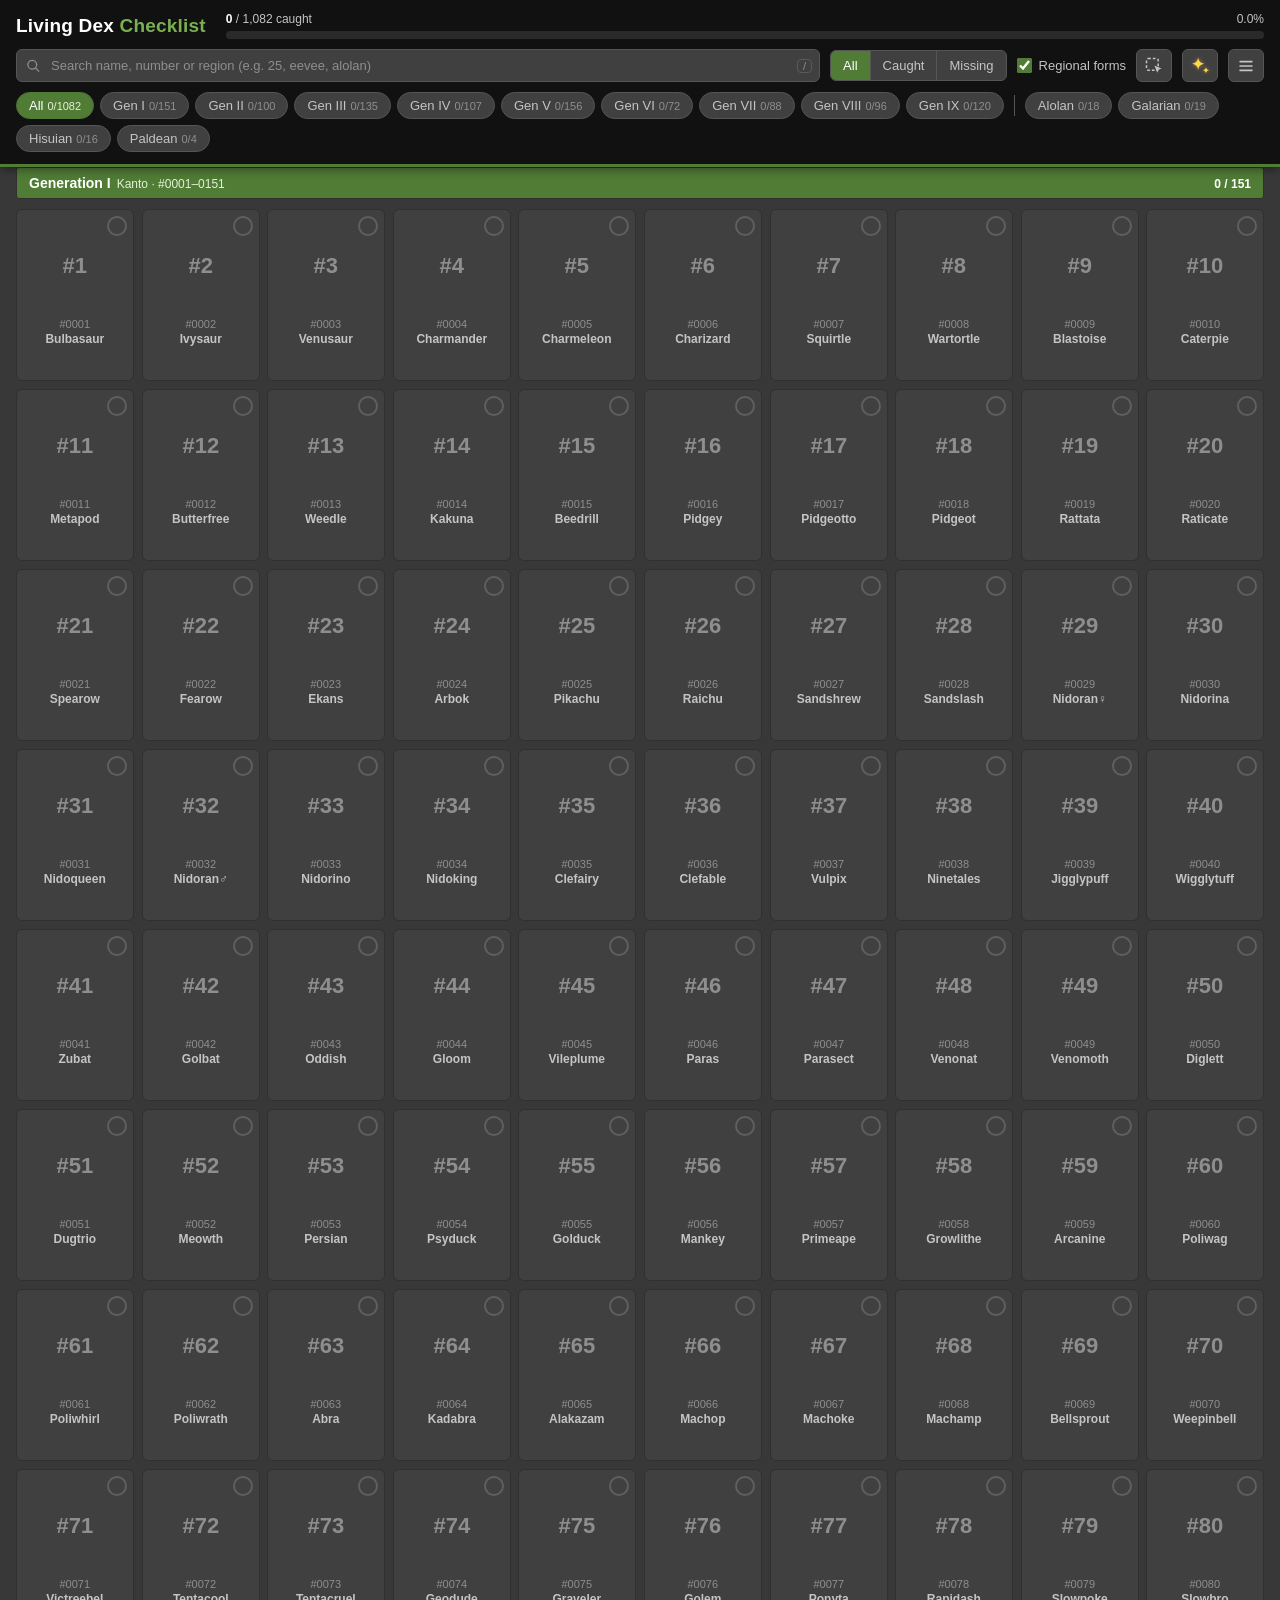
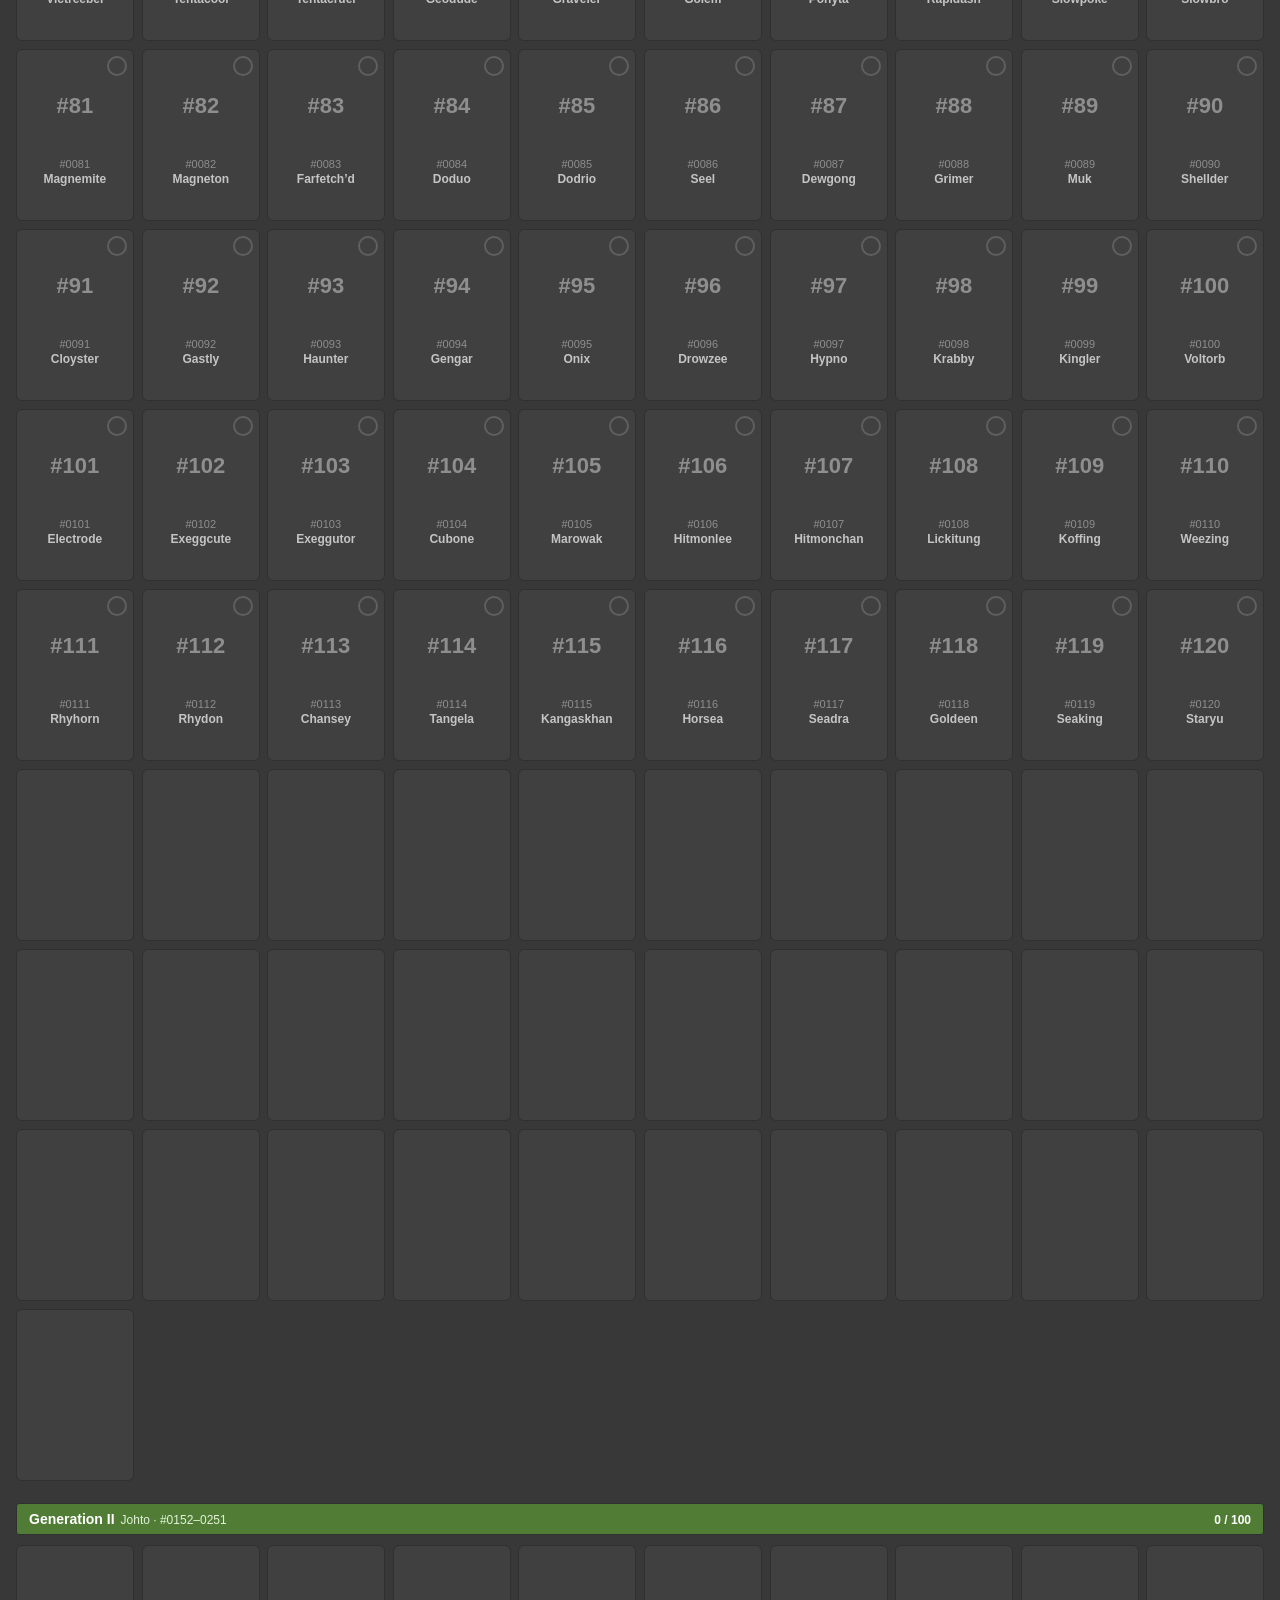
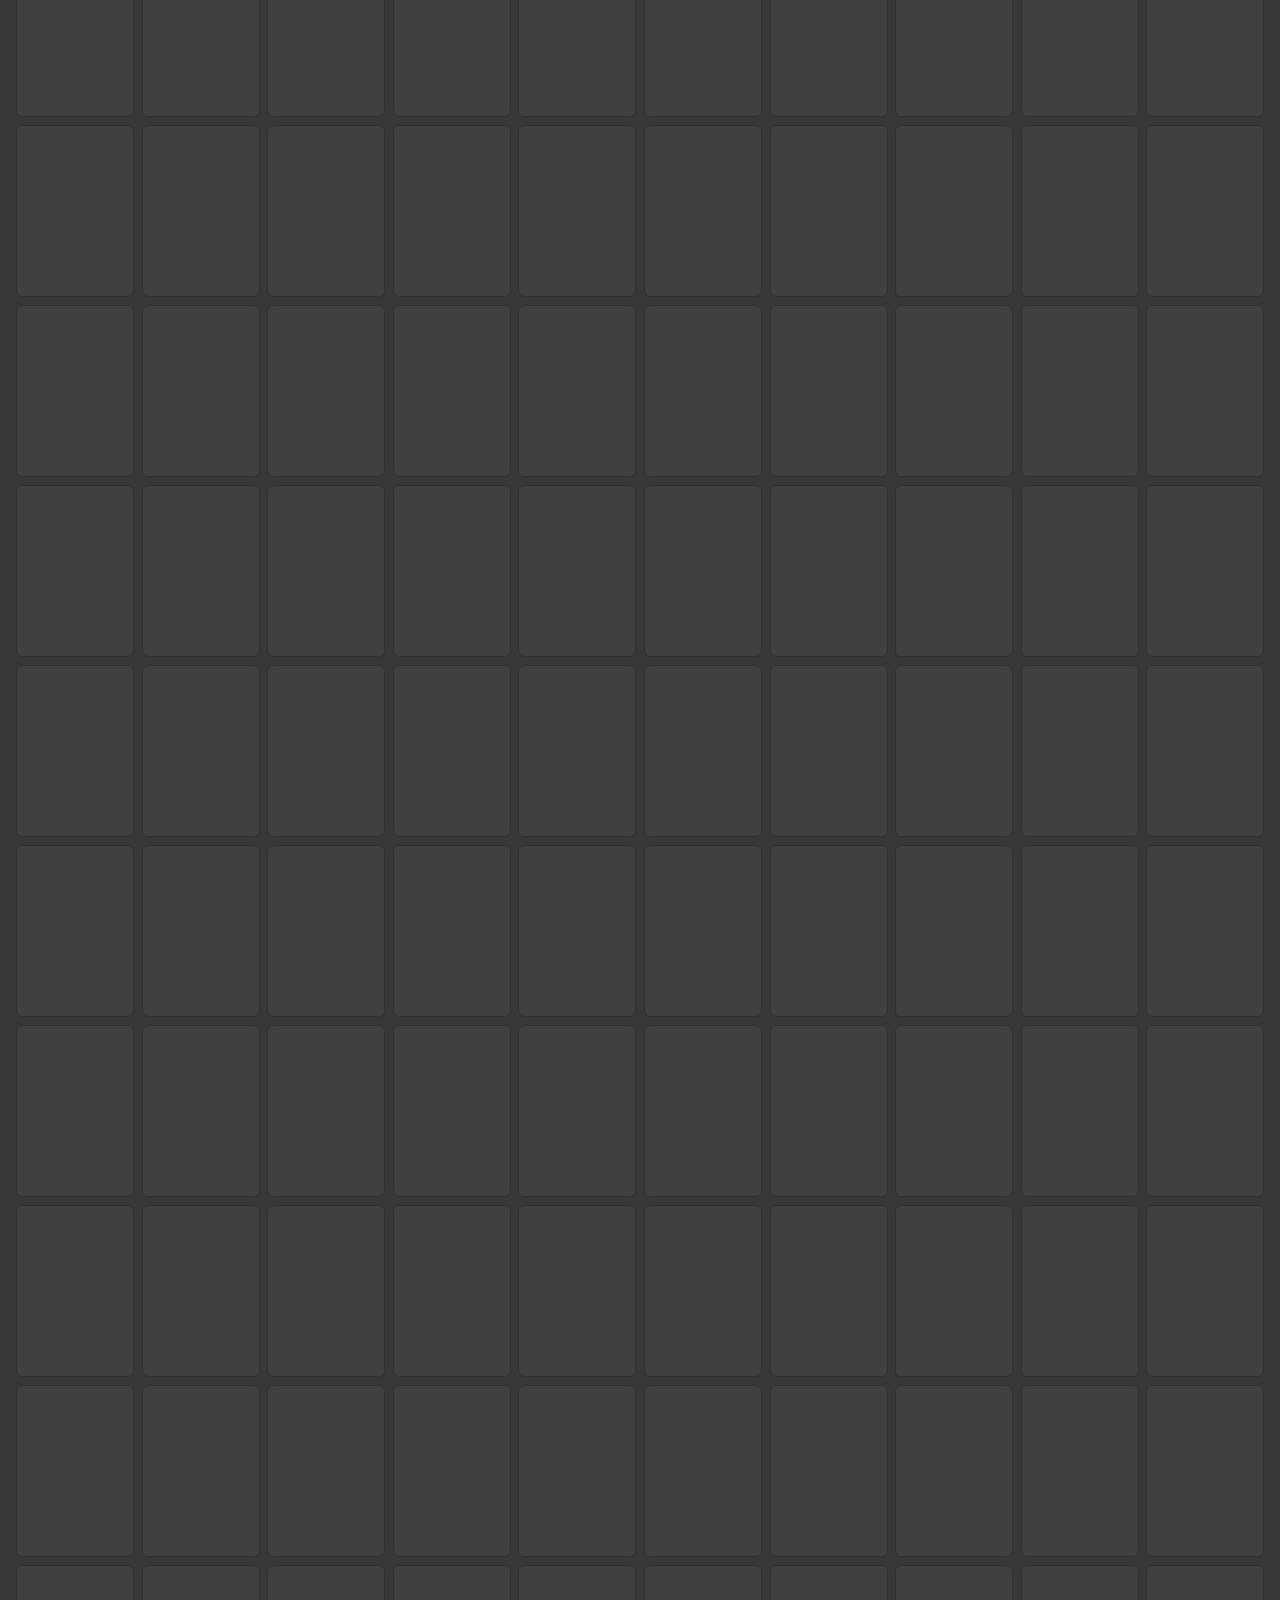
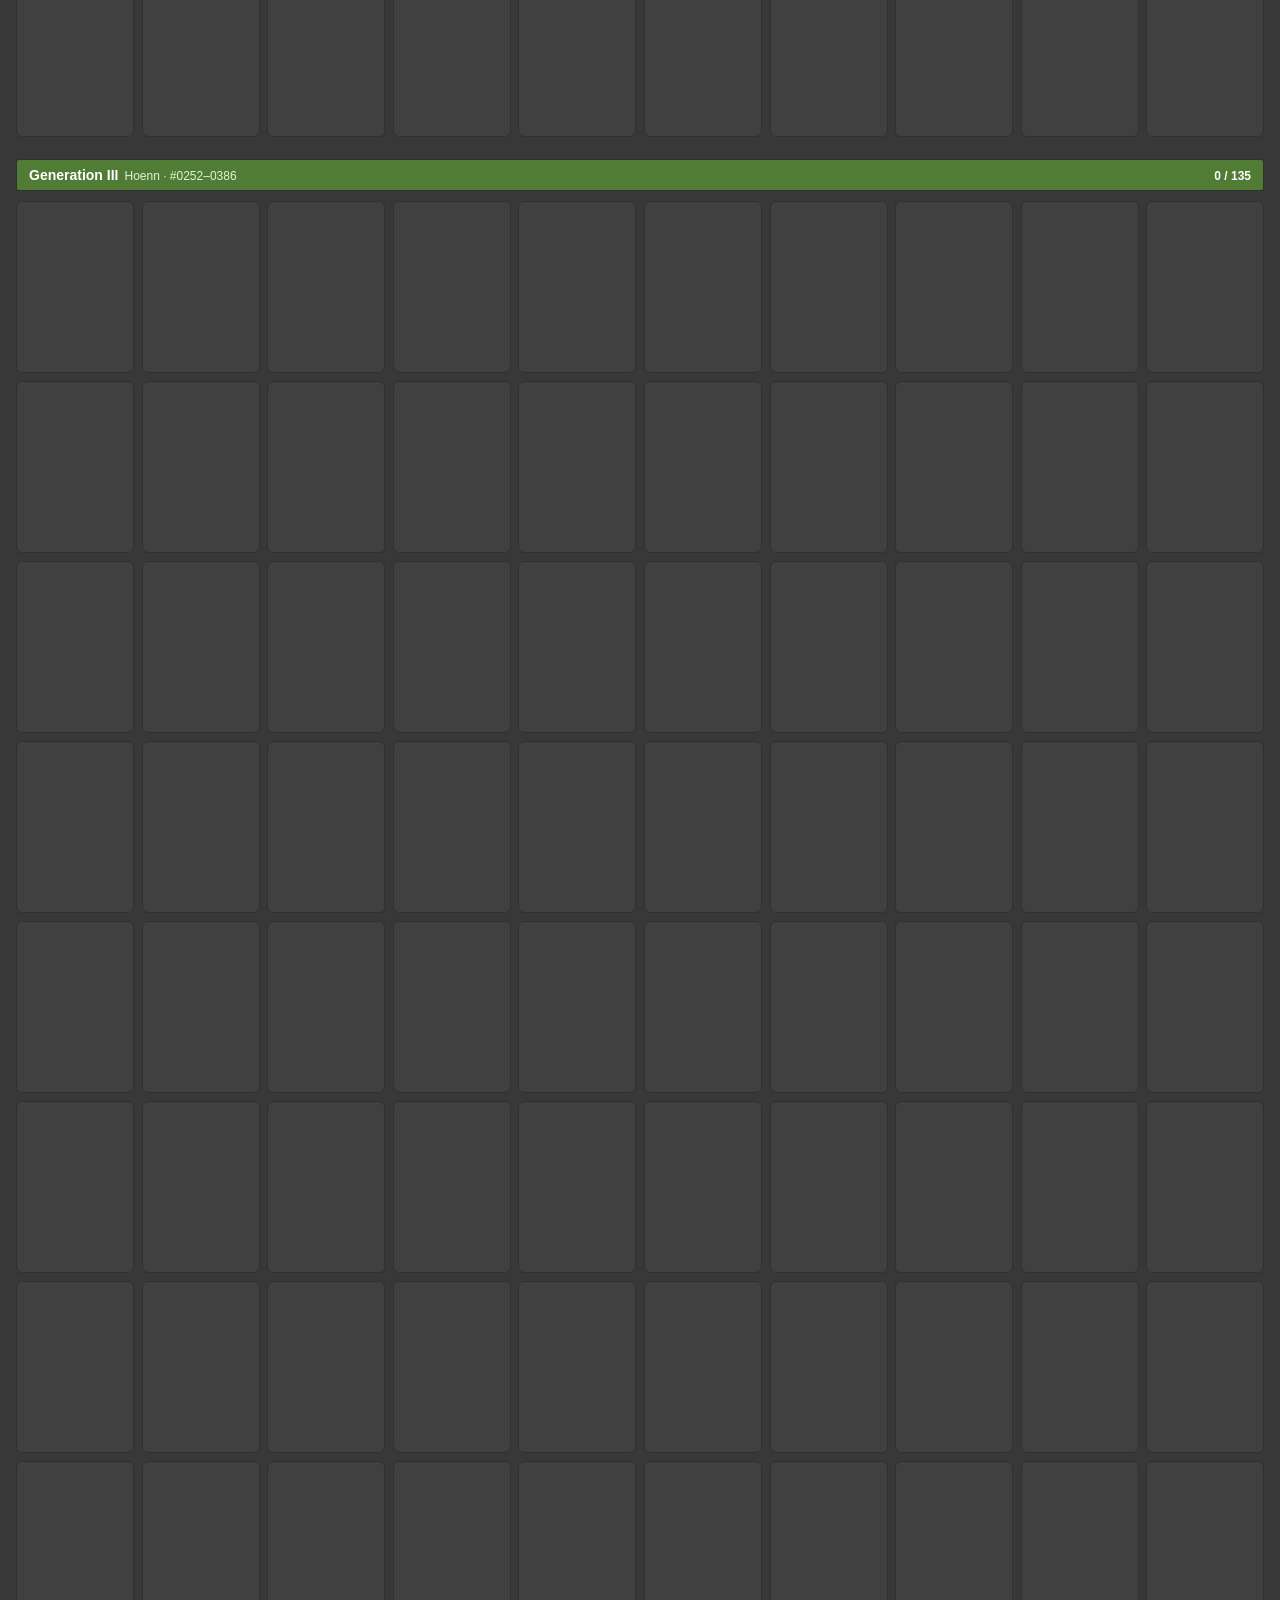
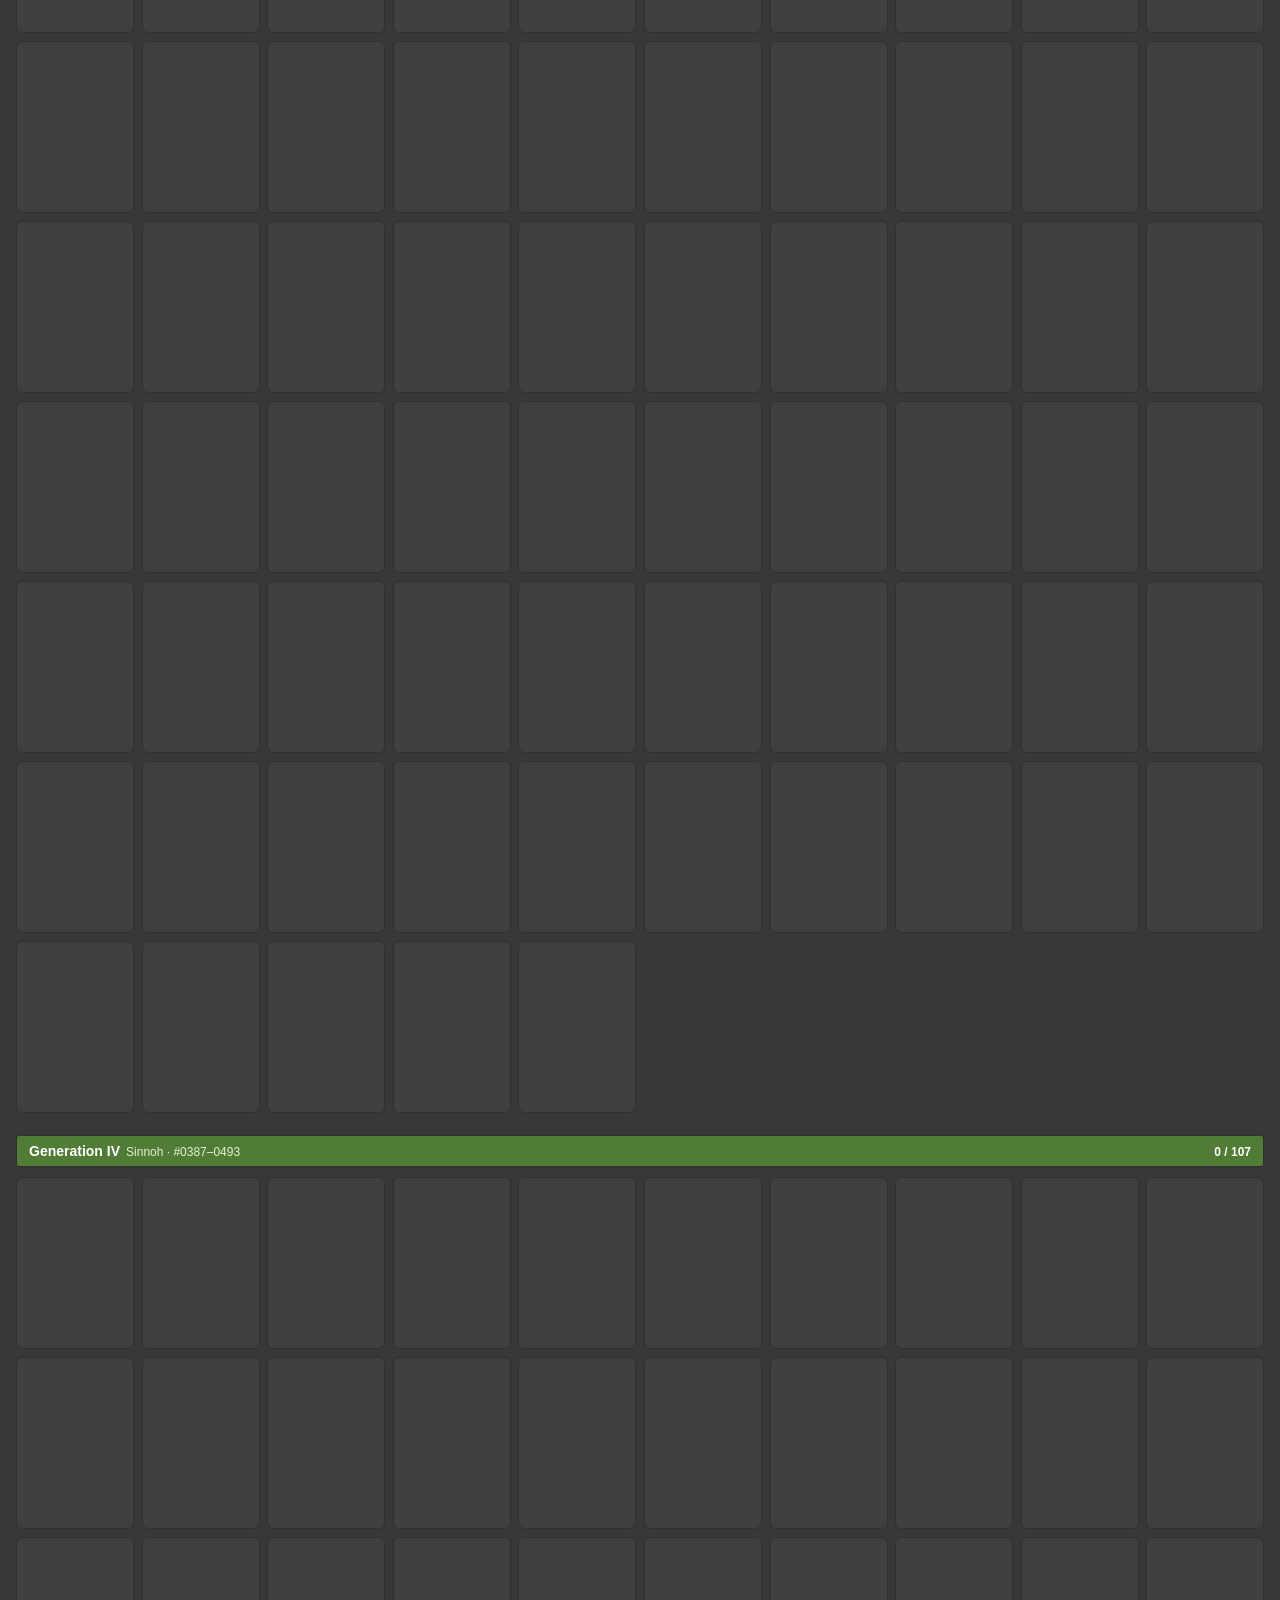
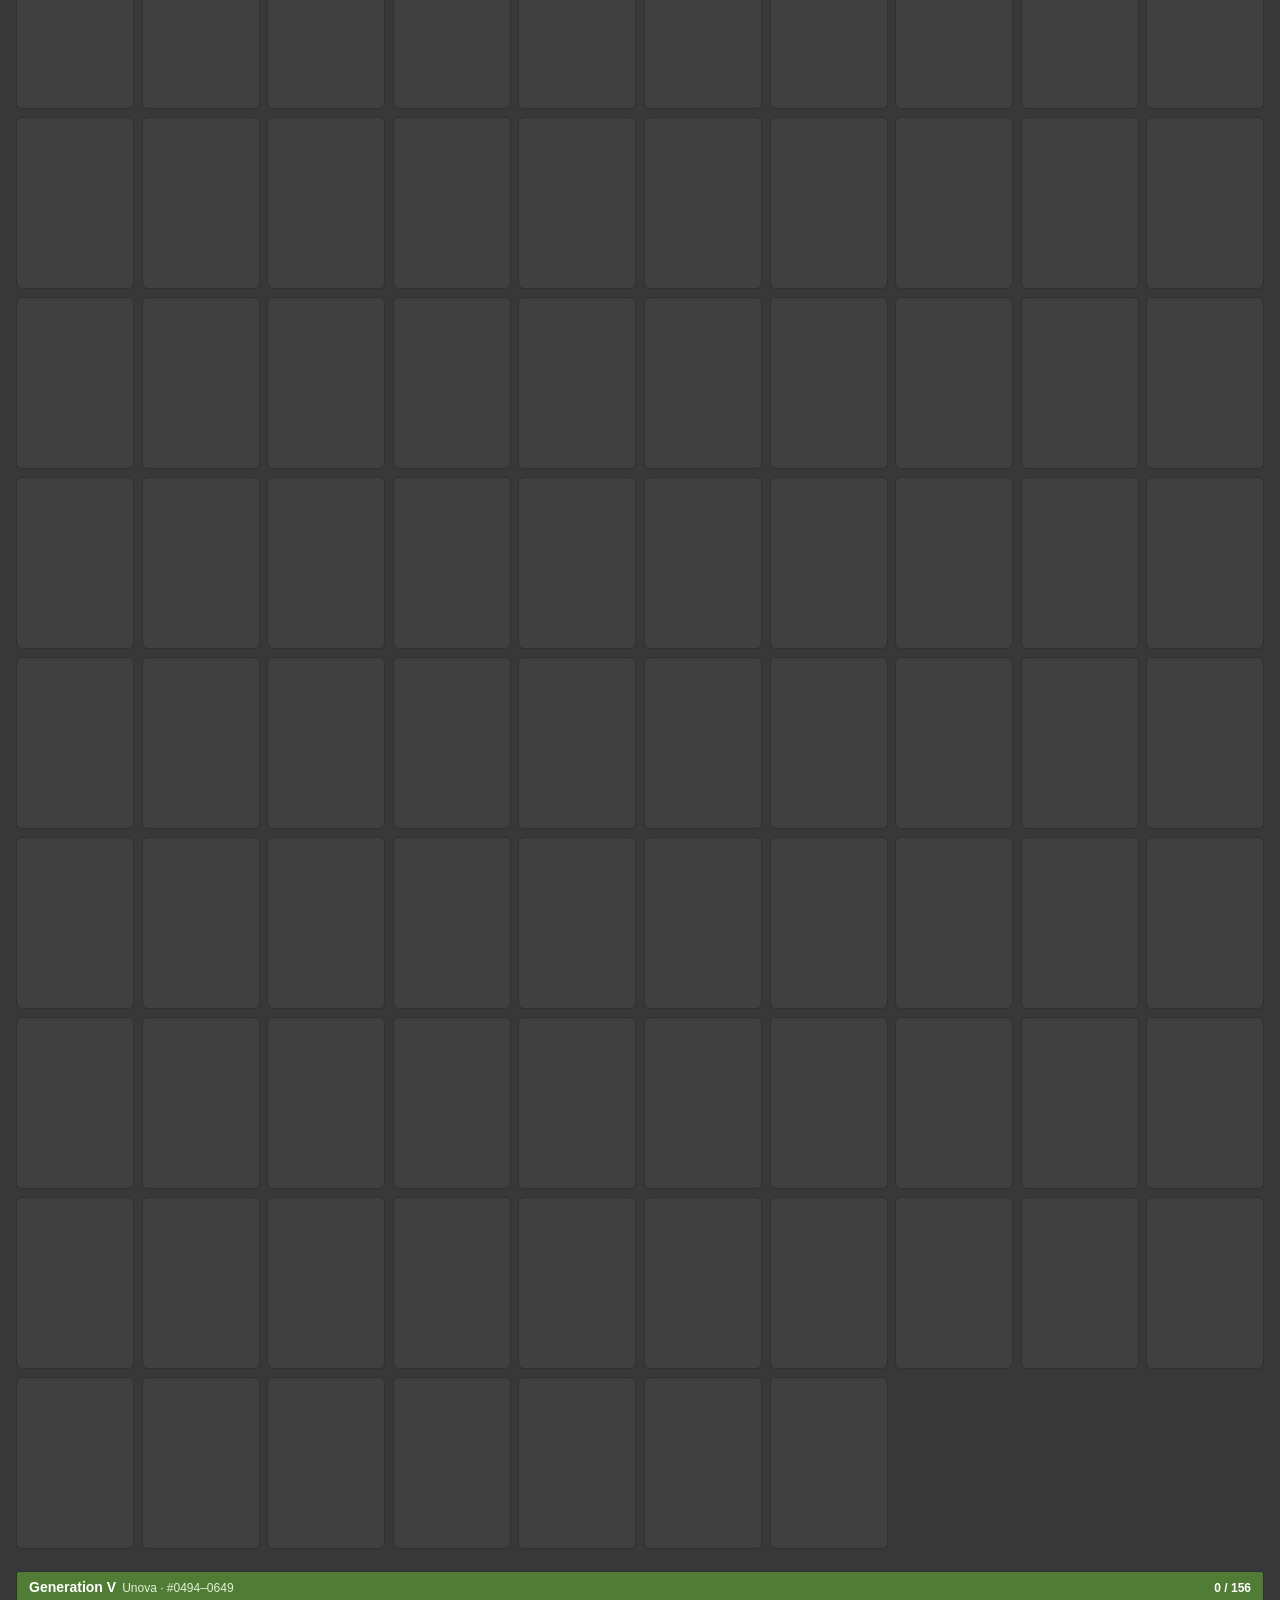
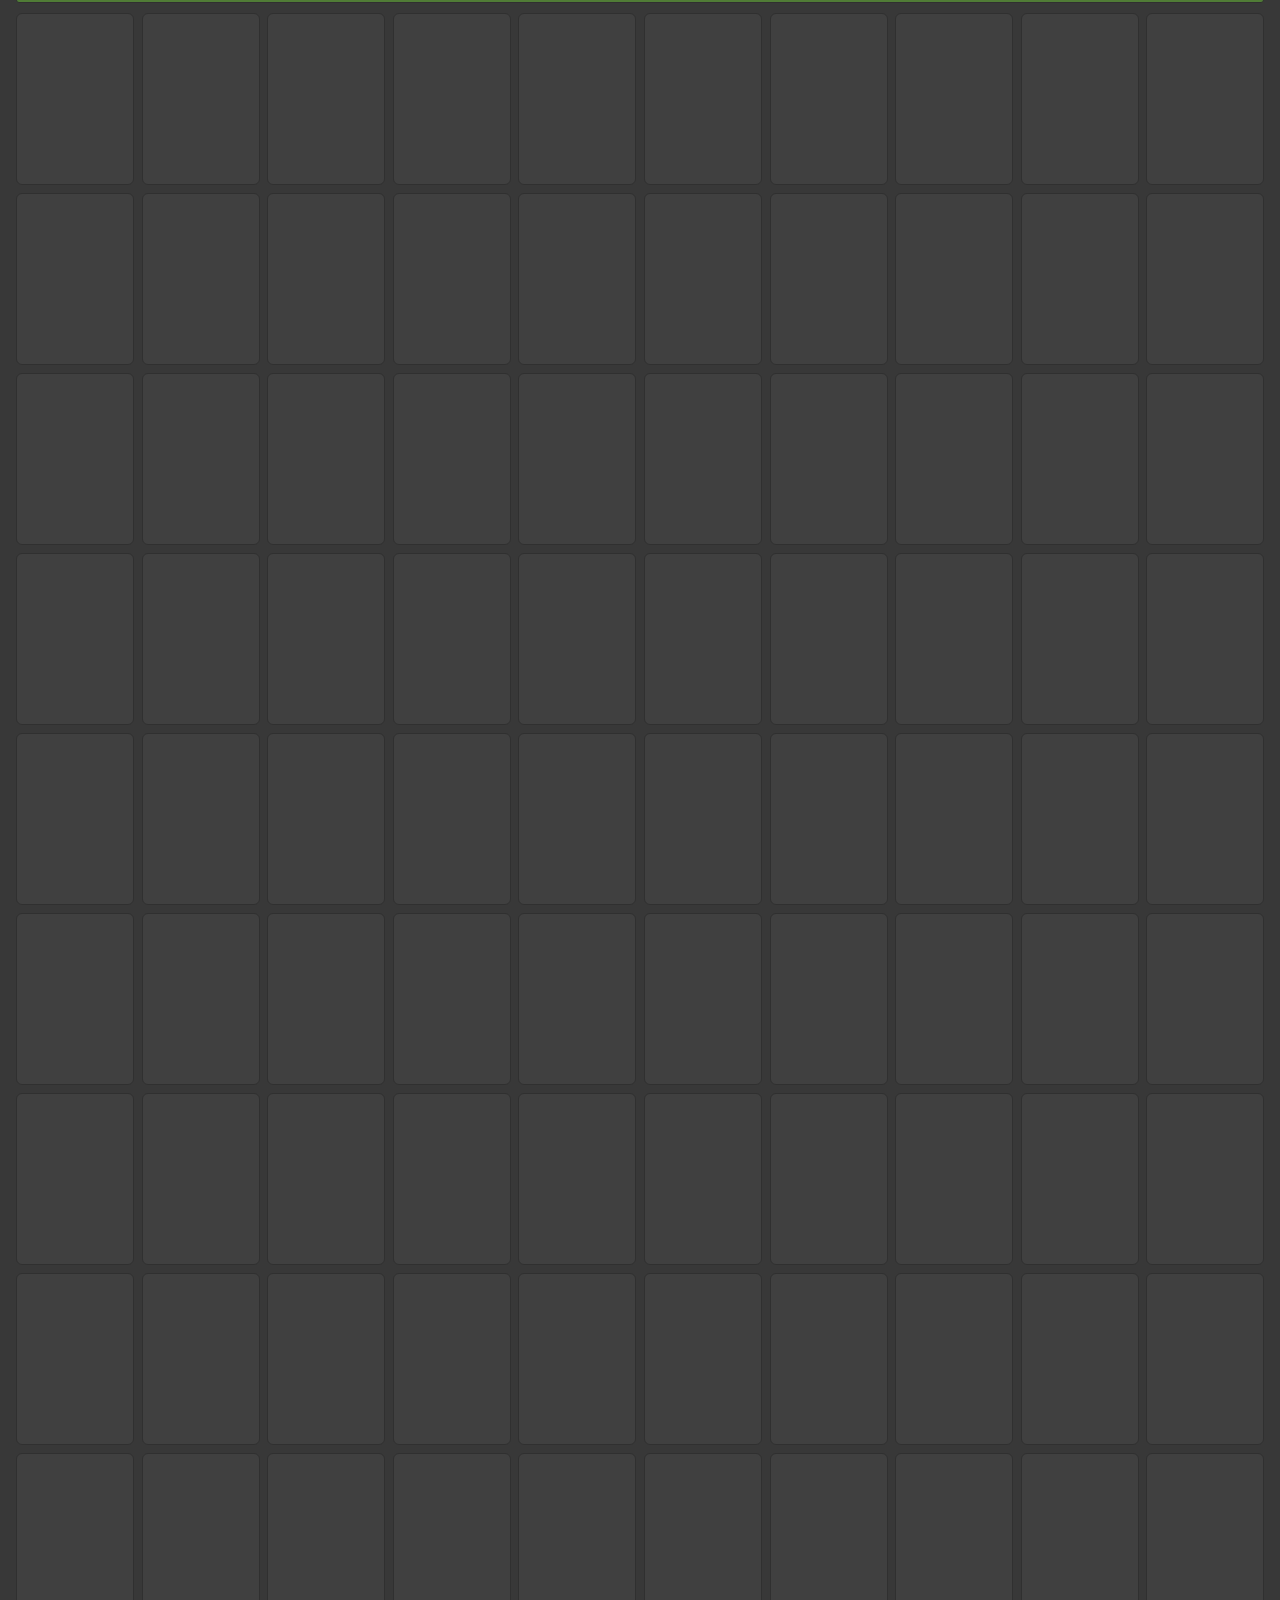
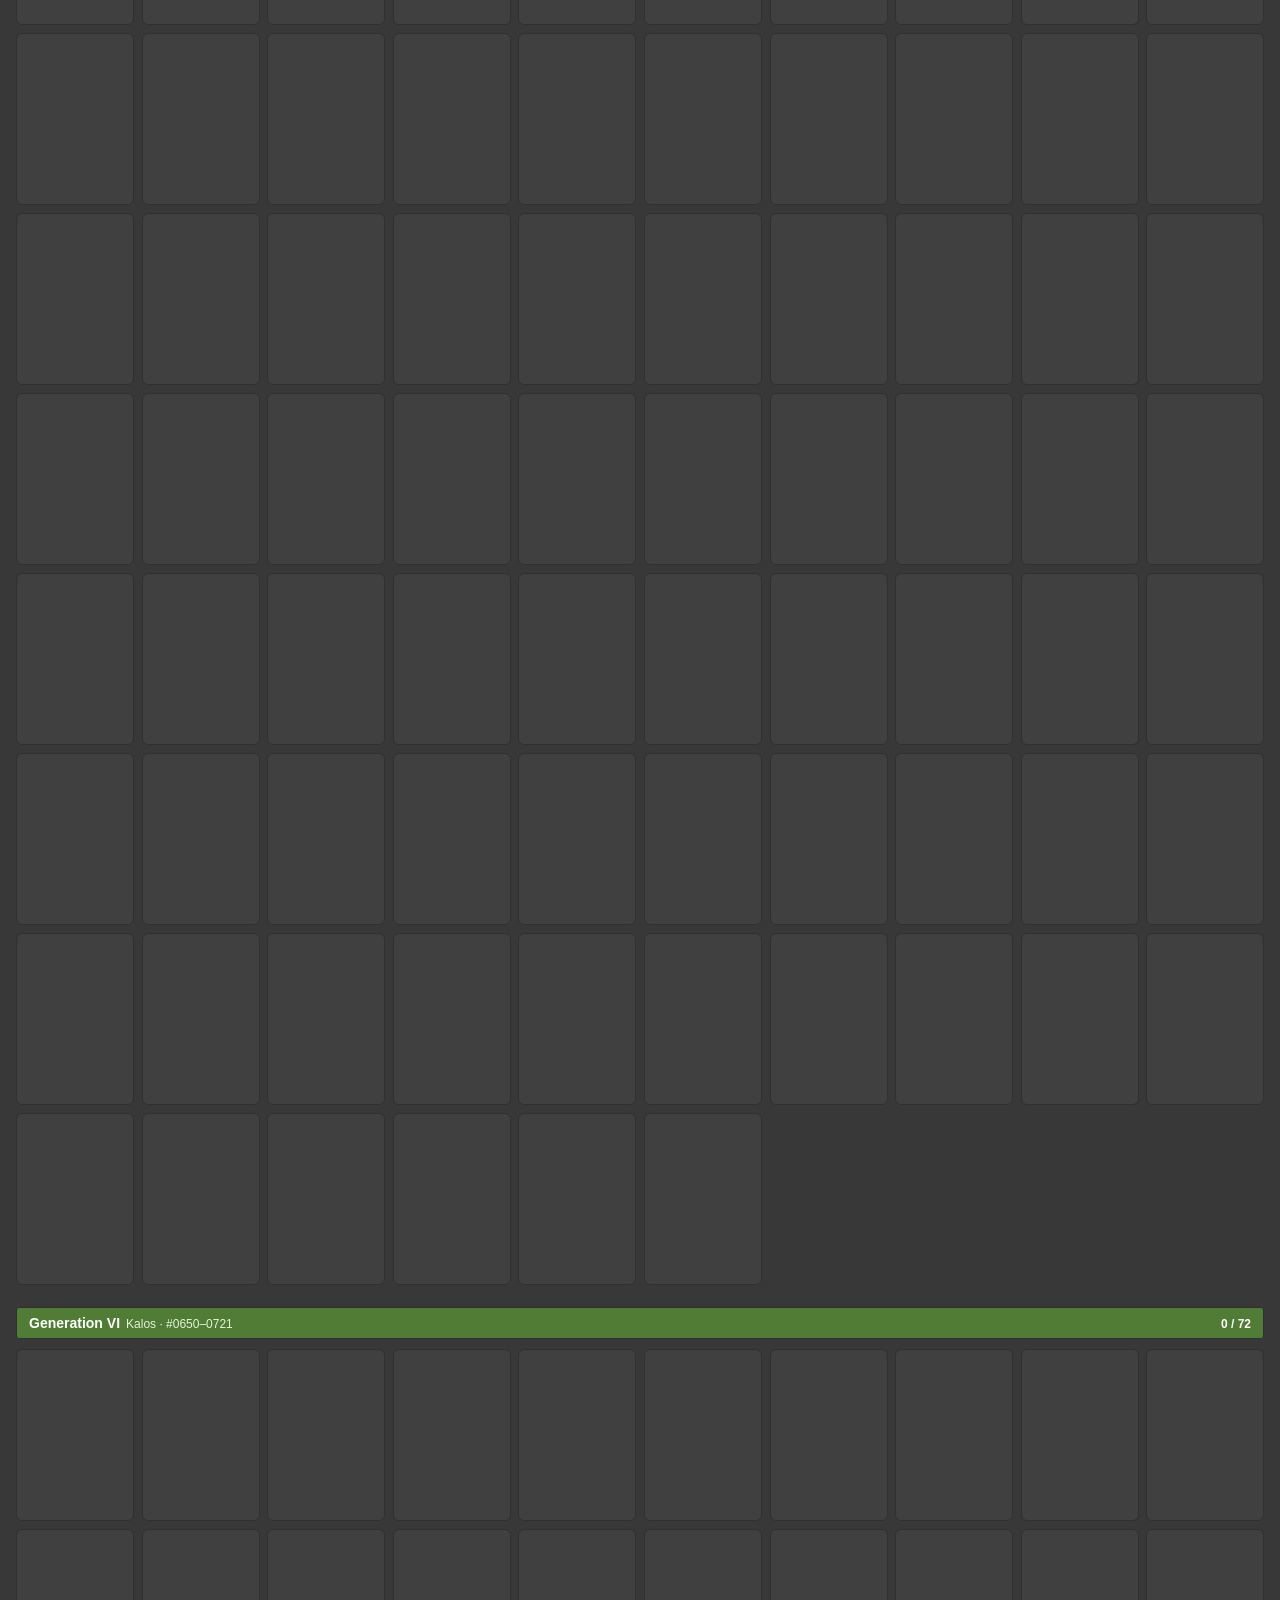
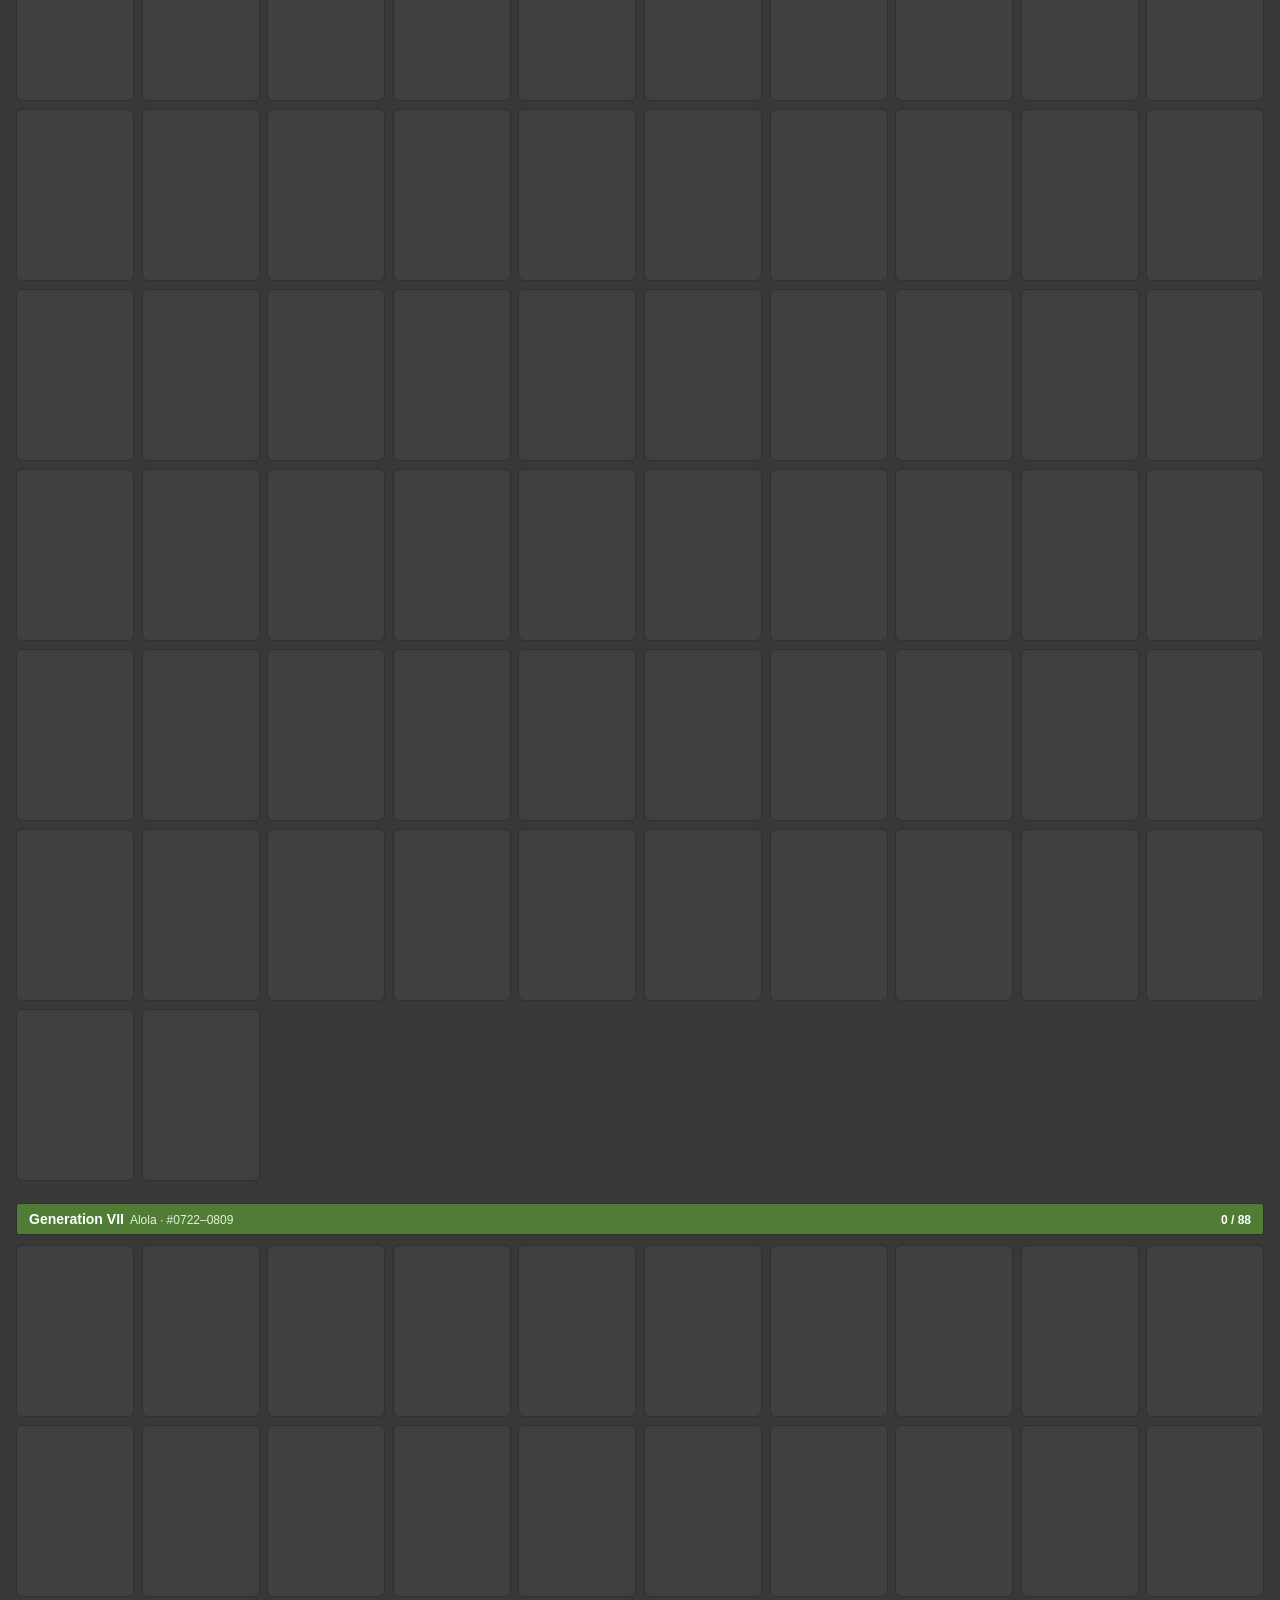
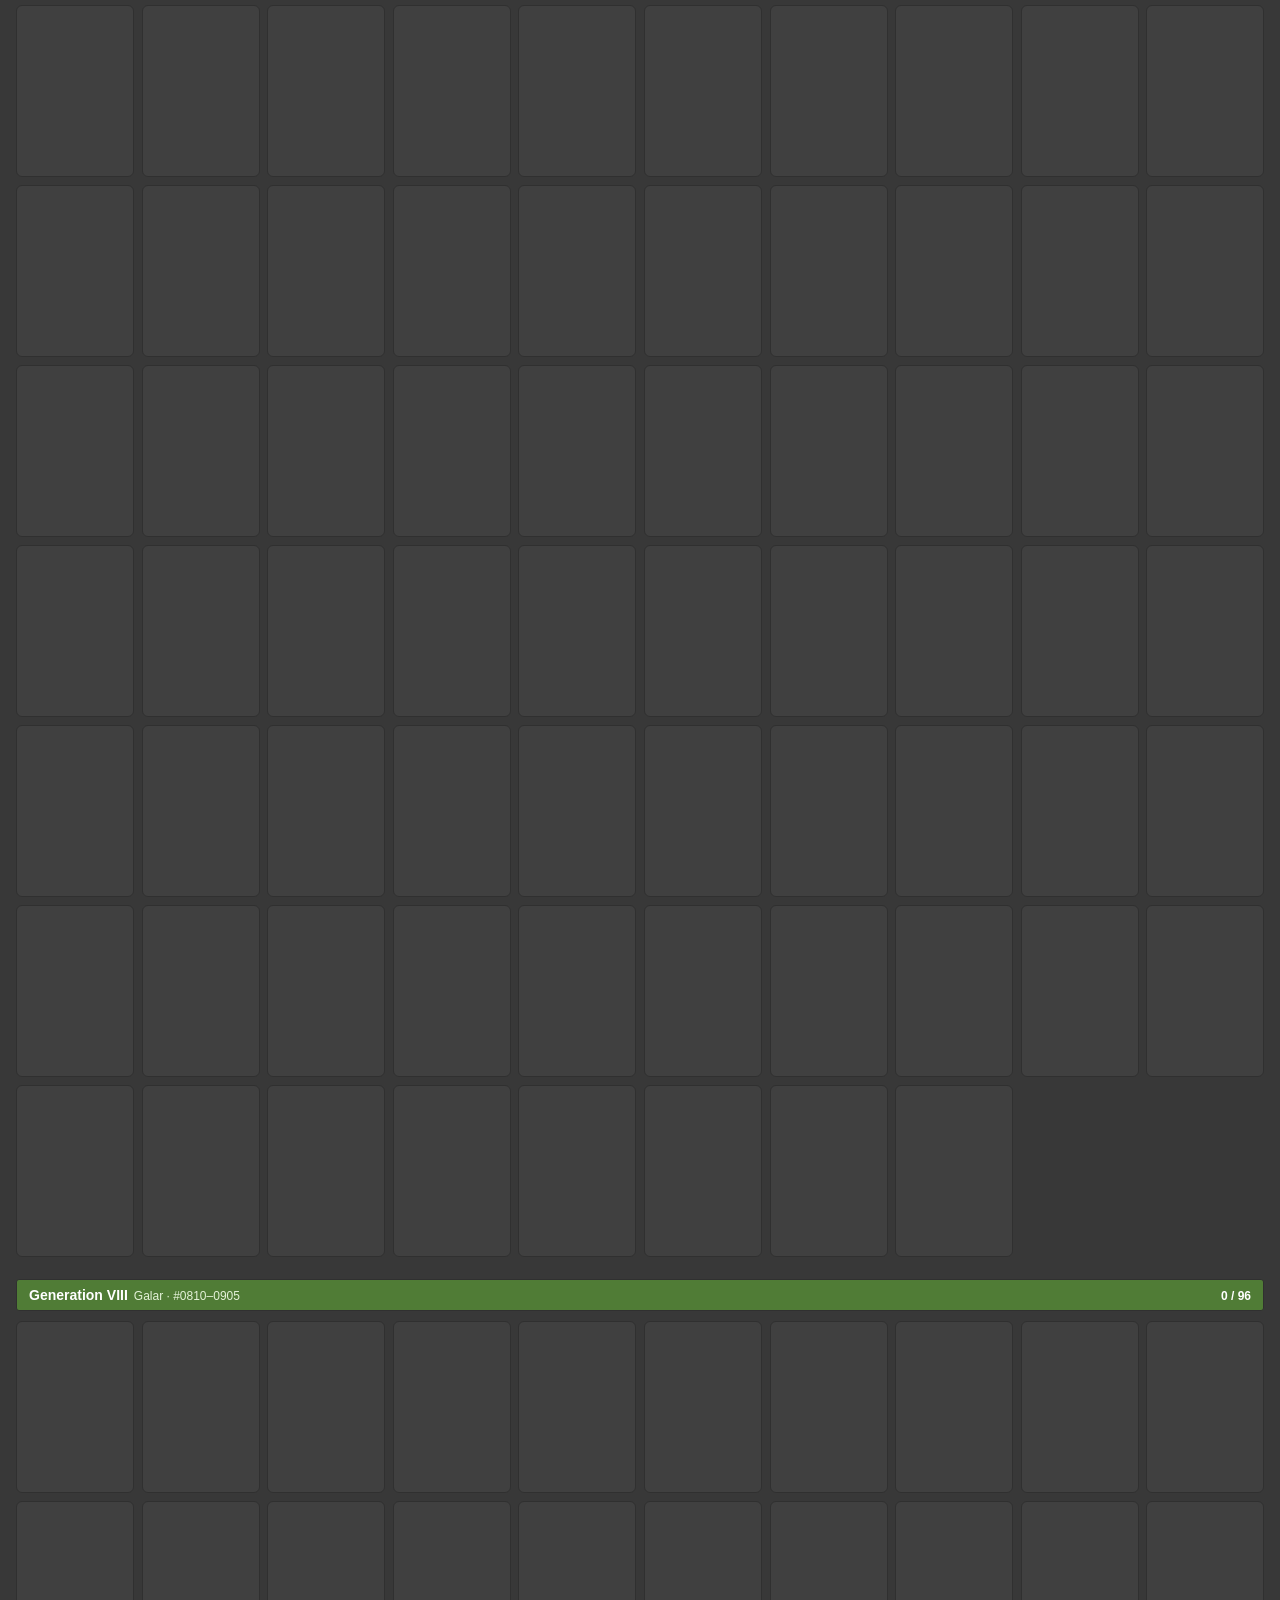
==== index.html @ f8c6b6e9 "Add a dismissible note about slow shiny art in shiny mode A yellow box above Generation I, shown onl" ====
<!doctype html>
<html lang="en">
<head>
<meta charset="utf-8">
<meta name="viewport" content="width=device-width, initial-scale=1, viewport-fit=cover">
<meta name="theme-color" content="#111111">
<!-- Bulbapedia refuses image hotlinks that carry another site's referrer -->
<meta name="referrer" content="no-referrer">
<title>Living Dex Checklist</title>
<link rel="icon" type="image/png" href="[data-uri]">
<link rel="apple-touch-icon" href="[data-uri]">
<style>
  /* Palette taken from serebii.net (body #383838, panels #404040/#4a4a4a, header green #507C36).
     Shiny mode swaps the green for shiny Umbreon's ring blue. */
  :root {
    --cap: url("[data-uri]");
    --bg: #383838;
    --panel: #404040;
    --panel-hi: #4a4a4a;
    --edge: #303030;
    --deep: #111111;
    --accent: #507C36;
    --accent-hi: #79b052;
    --accent-soft: #e4f2d9;
    --accent-ring: rgba(121,176,82,.25);
    --gold: #ffd54a;
    --text: #ffffff;
    --muted: #c4c4c4;
    --dim: #8e8e8e;
    --gutter: 16px;
  }
  /* applied per element (header, section heads, each card) rather than on <body>, so switching
     restyles a few elements at a time instead of the whole page */
  .t-shiny {
    --accent: #1d72c4;
    --accent-hi: #4fb4ff;
    --accent-soft: #d6ebff;
    --accent-ring: rgba(79,180,255,.28);
  }
  * { box-sizing: border-box; }
  /* no double-tap zoom delay, no font inflation on phones */
  html { -webkit-text-size-adjust: 100%; text-size-adjust: 100%; touch-action: manipulation; }
  html, body { margin: 0; }
  body {
    background: var(--bg);
    color: var(--text);
    font-family: Verdana, Geneva, Tahoma, sans-serif;
    font-size: 13px;
  }
  button, input, select { font: inherit; color: inherit; }
  button, summary, label, .card { -webkit-tap-highlight-color: transparent; }

  /* ---------- header ---------- */
  header {
    position: sticky; top: 0; z-index: 20;
    background: var(--deep);
    border-bottom: 3px solid var(--accent);
    box-shadow: 0 2px 10px rgba(0,0,0,.45);
    transition: transform .25s ease;
  }
  /* on small screens the header tucks away while you scroll down (the coloured line stays) */
  header.tucked { transform: translateY(calc(-100% + 3px)); }
  .wrap {
    max-width: 1400px; margin: 0 auto;
    padding: 0 max(var(--gutter), env(safe-area-inset-right)) 0 max(var(--gutter), env(safe-area-inset-left));
  }
  .top {
    display: flex; flex-wrap: wrap; align-items: center; gap: 10px 20px;
    padding: 12px 0 10px;
  }
  h1 { margin: 0; font-size: 19px; white-space: nowrap; letter-spacing: .2px; }
  h1 span { color: var(--accent-hi); }
  .progress { flex: 1 1 260px; min-width: 220px; }
  .progress .nums { display: flex; justify-content: space-between; gap: 8px; font-size: 12px; color: var(--muted); margin-bottom: 5px; }
  .progress .nums b { color: var(--text); }
  .track { height: 8px; background: #2a2a2a; border-radius: 4px; overflow: hidden; }
  .fill { height: 100%; width: 100%; background: var(--accent); transform-origin: left; transform: scaleX(0); transition: transform .25s ease; }

  .controls { display: flex; flex-wrap: wrap; align-items: center; gap: 8px 10px; padding-bottom: 10px; }
  .search { position: relative; flex: 1 1 260px; min-width: 200px; }
  .search input {
    width: 100%; padding: 8px 32px 8px 34px;
    background: var(--panel); border: 1px solid #555; border-radius: 6px; outline: none;
  }
  .search input:focus { border-color: var(--accent-hi); box-shadow: 0 0 0 2px var(--accent-ring); }
  .search input::placeholder { color: var(--dim); }
  .search svg { position: absolute; left: 10px; top: 50%; transform: translateY(-50%); width: 15px; height: 15px; fill: var(--dim); pointer-events: none; }
  .search kbd {
    position: absolute; right: 8px; top: 50%; transform: translateY(-50%);
    font-family: inherit; font-size: 11px; color: var(--dim);
    border: 1px solid #5a5a5a; border-radius: 4px; padding: 0 5px;
  }
  .search input:focus + kbd, .search input:not(:placeholder-shown) + kbd { display: none; }

  .seg { display: inline-flex; background: var(--panel); border: 1px solid #555; border-radius: 6px; overflow: hidden; }
  .seg button { border: 0; background: none; padding: 7px 12px; cursor: pointer; color: var(--muted); }
  .seg button + button { border-left: 1px solid #555; }
  .seg button[aria-pressed="true"] { color: #fff; }

  .toggle { display: inline-flex; align-items: center; gap: 7px; cursor: pointer; color: var(--muted); user-select: none; white-space: nowrap; }
  .toggle input { accent-color: var(--accent); width: 15px; height: 15px; margin: 0; }
  .toggle .short { display: none; }

  .shiny-btn {
    display: inline-grid; place-items: center; width: 36px; height: 33px; padding: 0;
    background: var(--panel); border: 1px solid #555; border-radius: 6px; cursor: pointer;
    transition: background .15s, border-color .15s, box-shadow .15s;
  }
  .shiny-btn svg { width: 22px; height: 22px; fill: var(--gold); filter: drop-shadow(0 0 2px rgba(255,213,74,.45)); transition: transform .3s; }
  .shiny-btn[aria-pressed="true"] { background: var(--accent); border-color: var(--accent-hi); box-shadow: 0 0 10px rgba(79,180,255,.5); }
  .shiny-btn[aria-pressed="true"] svg { fill: #fff6c9; }
  .shiny-btn:focus-visible { outline: 2px solid var(--accent-hi); outline-offset: 2px; }

  /* selection mode button (dashed box with a pointer) */
  .select-btn {
    display: inline-grid; place-items: center; width: 36px; height: 33px; padding: 0;
    background: var(--panel); border: 1px solid #555; border-radius: 6px; cursor: pointer; color: var(--muted);
    transition: background .15s, border-color .15s, color .15s;
  }
  .select-btn svg { width: 20px; height: 20px; }
  .select-btn[aria-pressed="true"] { background: var(--accent); border-color: var(--accent-hi); color: #fff; }
  .select-btn:focus-visible { outline: 2px solid var(--accent-hi); outline-offset: 2px; }

  /* ---------- selection mode ---------- */
  /* only selected Pokémon show the check circle; unselected ones hide it */
  body.selecting .card .tick { opacity: 0; transform: scale(.6); }
  body.selecting .card.sel .tick { opacity: 1; transform: none; background: var(--accent); border-color: var(--accent); }
  body.selecting .card.sel .tick::after { opacity: 1; }
  body.selecting .card.sel { outline: 2px solid var(--accent-hi); outline-offset: -2px; background: var(--panel-hi); }
  body.dragging, body.dragging * { user-select: none !important; cursor: crosshair !important; }
  .card img { -webkit-user-drag: none; }
  .marquee {
    position: absolute; z-index: 15; pointer-events: none; display: none;
    border: 1px solid var(--accent-hi); border-radius: 2px;
    background: color-mix(in srgb, var(--accent-hi) 16%, transparent);
  }
  .marquee.on { display: block; }
  .selbar {
    position: fixed; left: 50%; bottom: calc(16px + env(safe-area-inset-bottom)); z-index: 35;
    transform: translateX(-50%); max-width: calc(100vw - 24px);
    display: flex; flex-wrap: wrap; align-items: center; justify-content: center; gap: 8px;
    padding: 8px 10px; border-radius: 10px;
    background: var(--deep); border: 1px solid var(--accent); box-shadow: 0 8px 24px rgba(0,0,0,.55);
    animation: selbar-in .2s ease-out;
  }
  .selbar[hidden] { display: none; }
  @keyframes selbar-in { from { opacity: 0; transform: translate(-50%, 12px); } }
  .selbar .count { font-weight: bold; padding: 0 6px; white-space: nowrap; font-variant-numeric: tabular-nums; }
  .selbar button {
    border: 1px solid #555; background: var(--panel); border-radius: 6px; padding: 7px 12px; cursor: pointer; white-space: nowrap;
  }
  .selbar button.primary { background: var(--accent); border-color: var(--accent); color: #fff; font-weight: bold; }
  .selbar button:disabled { opacity: .45; cursor: default; }
  .selbar button:focus-visible { outline: 2px solid var(--accent-hi); outline-offset: 2px; }
  body.selecting .toast { bottom: calc(84px + env(safe-area-inset-bottom)); }
  body.selecting main { padding-bottom: 110px; }

  .menu { position: relative; }
  .menu > summary {
    list-style: none; cursor: pointer; display: grid; place-items: center; width: 36px; height: 33px;
    background: var(--panel); border: 1px solid #555; border-radius: 6px; color: var(--muted);
  }
  .menu > summary svg { width: 18px; height: 18px; fill: currentColor; }
  .menu > summary:focus-visible { outline: 2px solid var(--accent-hi); outline-offset: 2px; }
  .menu > summary::-webkit-details-marker { display: none; }
  .menu[open] > summary { background: var(--panel-hi); color: #fff; }
  .menu .items {
    position: absolute; right: 0; top: calc(100% + 6px); min-width: 250px;
    max-height: calc(100vh - 120px); overflow-y: auto; overscroll-behavior: contain;
    background: var(--panel); border: 1px solid #5a5a5a; border-radius: 8px; padding: 6px;
    box-shadow: 0 8px 24px rgba(0,0,0,.5); z-index: 30;
  }
  .menu .items button {
    display: block; width: 100%; text-align: left; border: 0; background: none;
    padding: 8px 10px; border-radius: 5px; cursor: pointer;
  }
  .menu .items hr { border: 0; border-top: 1px solid #555; margin: 6px 4px; }
  .menu .items .danger { color: #ff9b9b; }
  .menu .items .head { padding: 6px 10px 2px; font-size: 11px; color: var(--dim); text-transform: uppercase; letter-spacing: .5px; }
  .menu .items .opt {
    display: flex; align-items: center; justify-content: space-between; gap: 14px;
    padding: 8px 10px; border-radius: 5px; cursor: pointer; user-select: none;
  }
  /* on/off switch */
  .menu .items .opt input {
    appearance: none; -webkit-appearance: none; flex: 0 0 auto; margin: 0; cursor: pointer;
    width: 34px; height: 20px; border-radius: 999px; background: #5a5a5a; position: relative;
    transition: background .2s;
  }
  .menu .items .opt input::after {
    content: ""; position: absolute; top: 3px; left: 3px; width: 14px; height: 14px; border-radius: 50%;
    background: #fff; transition: transform .2s cubic-bezier(.3,1.4,.5,1);
  }
  .menu .items .opt input:checked { background: var(--accent); }
  .menu .items .opt input:checked::after { transform: translateX(14px); }
  .menu .items .opt input:focus-visible { outline: 2px solid var(--accent-hi); outline-offset: 2px; }
  /* colour fill switched off: filter buttons just swap colour */
  body.no-paint .seg button::before, body.no-paint .gen-chip::before { transition: none !important; }

  .gens { display: flex; flex-wrap: wrap; gap: 6px; padding-bottom: 12px; }
  .gen-chip {
    flex: 0 0 auto; border: 1px solid #555; background: var(--panel); border-radius: 999px;
    padding: 5px 12px; cursor: pointer; color: var(--muted); white-space: nowrap;
  }
  .gen-chip small { color: var(--dim); margin-left: 4px; font-size: 11px; }
  .gen-chip.done small { color: var(--accent-hi); }
  .gen-chip[aria-pressed="true"] { border-color: var(--accent); color: #fff; }
  .gen-chip[aria-pressed="true"] small { color: var(--accent-soft); }
  .gen-chip[hidden], .chip-sep[hidden] { display: none; }

  /* paint-bucket fill for the selected filter: the colour spreads from where you clicked
     (--x/--y, set on click) and drains away from the button you left */
  .seg button, .gen-chip { position: relative; isolation: isolate; overflow: hidden; transition: color .25s, border-color .25s; }
  .seg button::before, .gen-chip::before {
    content: ""; position: absolute; inset: 0; z-index: -1; background: var(--accent);
    clip-path: circle(0px at var(--x, 50%) var(--y, 50%));
    transition: clip-path .32s cubic-bezier(.55,0,.8,.45);
  }
  .seg button[aria-pressed="true"]::before, .gen-chip[aria-pressed="true"]::before {
    clip-path: circle(var(--reach, 160px) at var(--x, 50%) var(--y, 50%));
    transition: clip-path .42s cubic-bezier(.22,.7,.3,1);
  }
  @media (prefers-reduced-motion: reduce) {
    .seg button::before, .gen-chip::before { transition: none !important; }
    header { transition: none; }
  }
  .chip-sep { flex: 0 0 1px; align-self: stretch; background: #555; margin: 3px 4px; }

  .divider { display: flex; align-items: center; gap: 12px; margin: 34px 0 16px; color: var(--muted); font-weight: bold; letter-spacing: .5px; text-transform: uppercase; font-size: 12px; }
  .divider::before, .divider::after { content: ""; flex: 1; height: 2px; background: var(--accent); opacity: .6; }
  .divider[hidden] { display: none; }

  .warn { display: none; background: #6b4a12; color: #ffe9c2; padding: 8px 16px; font-size: 12px; text-align: center; }
  .warn.show { display: block; }

  /* ---------- content ---------- */
  main { padding: 16px 0 40px; }
  section { margin-bottom: 22px; }
  section[hidden] { display: none; }
  .sec-head {
    display: flex; align-items: baseline; justify-content: space-between; gap: 10px;
    background: var(--accent); border: 1px solid var(--edge); border-radius: 3px;
    padding: 7px 12px; margin-bottom: 10px; font-weight: bold;
  }
  /* shiny mode only, until dismissed: why some shiny art can be slow */
  .shiny-note { display: flex; align-items: center; gap: 10px; margin-bottom: 10px; padding: 7px 8px 7px 12px; border-radius: 6px;
                background: rgba(255,213,74,.14); border: 1px solid rgba(255,213,74,.55); color: #ffe9a8; font-size: 12px; line-height: 1.4; }
  .shiny-note[hidden] { display: none; }
  .shiny-note span { flex: 1; }
  .shiny-note button { flex: none; width: 24px; height: 24px; display: grid; place-items: center; padding: 0; border: 0; border-radius: 50%;
                       background: transparent; color: #ffe9a8; font-size: 18px; line-height: 1; cursor: pointer; }
  .shiny-note button:hover { background: rgba(255,213,74,.25); color: #fff; }
  .sec-head h2 { margin: 0; font-size: 14px; }
  .sec-head h2 small { font-weight: normal; color: var(--accent-soft); margin-left: 6px; font-size: 12px; }
  .sec-head .count { font-size: 12px; white-space: nowrap; }

  .grid { display: grid; grid-template-columns: repeat(auto-fill, minmax(116px, 1fr)); gap: 8px; }
  .card {
    position: relative; display: flex; flex-direction: column; align-items: center;
    padding: 8px 6px 20px; min-height: 172px;
    background: var(--panel); border: 1px solid var(--edge); border-radius: 6px;
    cursor: pointer; text-align: center; user-select: none;
    transition: background .12s, border-color .25s, box-shadow .25s;
    /* off-screen cards skip rendering, so a mode switch only animates what you can see */
    content-visibility: auto; contain-intrinsic-size: auto 174px;
  }
  .card[hidden] { display: none; }
  .card:focus-visible { outline: 2px solid var(--accent-hi); outline-offset: 2px; }
  /* Each card holds both artworks stacked; switching dex is just a crossfade (no image loading) */
  .card .art { position: relative; width: 96px; height: 96px; }
  .card .v { position: absolute; inset: 0; display: grid; place-items: center; transition: opacity .3s ease; }
  .card .v.s, .card.t-shiny .v.n { opacity: 0; }
  .card.t-shiny .v.s { opacity: 1; }
  .card img { width: 96px; height: 96px; object-fit: contain; transition: filter .2s, opacity .2s; }
  .card .v.noimg img { display: none; }
  .card .v.noimg::after { content: attr(data-ph); color: var(--dim); font-size: 22px; font-weight: bold; }
  .card .num { color: var(--dim); font-size: 11px; margin-top: 4px; }
  .card .name { font-weight: bold; font-size: 12px; line-height: 1.3; margin-top: 2px; word-break: break-word; }
  .card .form { font-size: 11px; color: var(--accent-hi); margin-top: 2px; }
  /* the tick is drawn with CSS (no SVG per card: 2,000+ fewer elements) */
  .card .tick {
    position: absolute; top: 6px; right: 6px; width: 20px; height: 20px; border-radius: 50%;
    border: 2px solid #5f5f5f; display: grid; place-items: center;
    transition: background .25s, border-color .25s, opacity .15s, transform .15s;
  }
  .card .tick::after {
    content: ""; width: 5px; height: 9px; margin-top: -2px;
    border: solid #fff; border-width: 0 2px 2px 0; transform: rotate(45deg);
    opacity: 0; transition: opacity .25s;
  }

  /* cn = caught in the regular dex, cs = caught in the shiny dex; the card's t-shiny class picks which counts */
  .card:not(.cn) .v.n img { filter: grayscale(1); opacity: .4; }
  /* in the shiny dex keep a hint of colour on missing ones, the colour is the point */
  .card:not(.cs) .v.s img { filter: saturate(.55) brightness(.85); opacity: .5; }
  .card:not(.t-shiny):not(.cn) .name, .card.t-shiny:not(.cs) .name { color: var(--muted); }
  .card.cn:not(.t-shiny), .card.cs.t-shiny { border-color: var(--accent); box-shadow: inset 0 -3px 0 var(--accent); }
  .card.cn:not(.t-shiny) .tick, .card.cs.t-shiny .tick { background: var(--accent); border-color: var(--accent); }
  .card.cn:not(.t-shiny) .tick::after, .card.cs.t-shiny .tick::after { opacity: 1; }

  /* paint-bucket fill: a full-colour copy of the art grows (or shrinks) as a circle from the click */
  .card .v img.paint {
    position: absolute; inset: 0; margin: auto; pointer-events: none; will-change: clip-path;
    filter: none !important; opacity: 1 !important; transition: none !important;
  }
  .card.pop .tick { animation: tick-pop .35s cubic-bezier(.3,1.6,.5,1); }
  @keyframes tick-pop { 40% { transform: scale(1.35); } }

  /* hover effects only where there is a real mouse; on touch screens they would stay "stuck" after a tap */
  @media (hover: hover) {
    .seg button:hover:not([aria-pressed="true"]) { background: var(--panel-hi); color: #fff; }
    .shiny-btn:hover { background: var(--panel-hi); }
    .select-btn:hover:not([aria-pressed="true"]) { background: var(--panel-hi); color: #fff; }
    .selbar button:hover:not(:disabled):not(.primary) { background: var(--panel-hi); }
    .shiny-btn[aria-pressed="true"]:hover { background: var(--accent); }
    .shiny-btn:hover svg { transform: rotate(-12deg) scale(1.1); }
    .menu > summary:hover { background: var(--panel-hi); color: #fff; }
    .menu .items button:hover, .menu .items .opt:hover { background: var(--panel-hi); }
    .gen-chip:hover { background: var(--panel-hi); color: #fff; }
    .card:hover { background: var(--panel-hi); }
    .card:not(.cn):hover .v.n img { opacity: .7; }
  }
  /* touch screens: a brief press feedback instead */
  @media (hover: none) {
    .card:active { background: var(--panel-hi); }
    .search kbd { display: none; }
    .menu .items button, .menu .items .opt { padding: 11px 12px; }
  }

  .empty { display: none; text-align: center; color: var(--muted); padding: 60px 16px; }
  .empty.show { display: block; }

  footer { color: var(--dim); font-size: 11px; text-align: center; padding: 0 16px calc(28px + env(safe-area-inset-bottom)); line-height: 1.6; }
  footer a { color: var(--muted); }

  .toast {
    position: fixed; left: 50%; bottom: calc(20px + env(safe-area-inset-bottom)); transform: translateX(-50%) translateY(20px);
    max-width: calc(100vw - 32px); text-align: center;
    background: var(--deep); border: 1px solid var(--accent); color: #fff;
    padding: 9px 16px; border-radius: 6px; opacity: 0; pointer-events: none;
    transition: opacity .2s, transform .2s; z-index: 40;
  }
  .toast.show { opacity: 1; transform: translateX(-50%) translateY(0); }

  /* ---------- shiny transition ---------- */
  .fx { position: fixed; inset: 0; z-index: 100; pointer-events: none; overflow: hidden; }
  .fx .flash {
    position: absolute; left: 50%; top: 50%; width: 40vmax; height: 40vmax; margin: -20vmax 0 0 -20vmax;
    border-radius: 50%; will-change: transform, opacity;
    background: radial-gradient(circle, rgba(255,255,255,.5), rgba(var(--glow), .28) 40%, transparent 70%);
    animation: fx-flash .5s ease-out forwards;
  }
  @keyframes fx-flash { from { transform: scale(.15); opacity: 1; } to { transform: scale(1.7); opacity: 0; } }
  .fx .sweep {
    position: absolute; top: -20%; bottom: -20%; left: 0; width: 45vw; will-change: transform;
    background: linear-gradient(100deg, transparent 10%, rgba(var(--glow), .16) 36%, rgba(255,255,255,.3) 50%, rgba(255,236,170,.16) 64%, transparent 90%);
    transform: translateX(-60vw) skewX(-14deg);
    animation: fx-sweep .62s cubic-bezier(.3,.6,.25,1) forwards;
  }
  @keyframes fx-sweep { to { transform: translateX(130vw) skewX(-14deg); } }
  /* the ✨ is pre-drawn into an image (--spark); laying out emoji text on every click costs ~50 ms */
  .fx .spark {
    position: absolute; left: var(--x); top: var(--y); width: var(--size); height: var(--size);
    background: var(--spark) center / contain no-repeat;
    transform: translate(-50%, -50%) scale(.2); opacity: 0; will-change: transform, opacity;
    animation: fx-spark var(--dur) cubic-bezier(.15,.75,.3,1) var(--delay) forwards;
  }
  @keyframes fx-spark {
    0%   { transform: translate(-50%, -50%) scale(.2) rotate(0deg); opacity: 0; }
    12%  { opacity: 1; }
    70%  { opacity: 1; }
    100% { transform: translate(calc(-50% + var(--dx)), calc(-50% + var(--dy))) scale(var(--s)) rotate(var(--rot)); opacity: 0; }
  }
  .shiny-btn.pop svg { animation: fx-pop .45s cubic-bezier(.3,1.6,.5,1); }
  @keyframes fx-pop { 0% { transform: scale(1); } 40% { transform: scale(1.45) rotate(-20deg); } 100% { transform: scale(1) rotate(0deg); } }

  /* ---------- phones and narrow windows ---------- */
  @media (max-width: 700px) {
    /* one compact grid:  title ✨ ☰ / progress / search / show + forms / categories */
    header > .wrap {
      display: grid; grid-template-columns: minmax(0, 1fr) auto auto auto; gap: 8px;
      grid-template-areas: "title select shiny menu" "prog prog prog prog" "search search search search" "seg seg forms forms" "gens gens gens gens";
      padding-top: 10px; padding-bottom: 10px;
    }
    .top, .controls { display: contents; }
    h1 { grid-area: title; align-self: center; font-size: 17px; overflow: hidden; text-overflow: ellipsis; }
    .progress { grid-area: prog; min-width: 0; }
    .search { grid-area: search; min-width: 0; }
    .search input { font-size: 16px; padding-top: 8px; padding-bottom: 8px; } /* 16px stops phones zooming in on focus */
    .seg { grid-area: seg; justify-self: start; }
    .seg button { padding: 8px 11px; }
    .toggle { grid-area: forms; justify-self: end; }
    .shiny-btn { grid-area: shiny; width: 40px; height: 36px; }
    .select-btn { grid-area: select; width: 40px; height: 36px; }
    .selbar button { padding: 9px 11px; }
    .menu { grid-area: menu; }
    .menu > summary { width: 40px; height: 36px; }
    .menu .items { min-width: min(280px, calc(100vw - 32px)); }
    .gens {
      grid-area: gens; flex-wrap: nowrap; overflow-x: auto; scrollbar-width: none; overscroll-behavior-x: contain;
      margin: 0 calc(-1 * var(--gutter)); padding: 0 var(--gutter) 2px;
      -webkit-mask-image: linear-gradient(90deg, transparent 0, #000 12px, #000 calc(100% - 28px), transparent);
      mask-image: linear-gradient(90deg, transparent 0, #000 12px, #000 calc(100% - 28px), transparent);
    }
    .gens::-webkit-scrollbar { display: none; }
    .gen-chip { padding: 6px 12px; }
    .sec-head { flex-wrap: wrap; row-gap: 2px; padding: 6px 10px; }
    .divider { margin: 26px 0 12px; }
  }
  @media (max-width: 380px) {
    :root { --gutter: 12px; }
    .toggle .long { display: none; }
    .toggle .short { display: inline; }
    .seg button { padding: 8px 9px; }
  }
  @media (max-width: 560px) {
    main { padding-top: 12px; }
    .grid { grid-template-columns: repeat(auto-fill, minmax(100px, 1fr)); gap: 6px; }
    .card { min-height: 160px; padding: 6px 4px 22px; contain-intrinsic-size: auto 162px; }
    .card .art, .card img { width: 80px; height: 80px; }
    .card .tick { top: 5px; right: 5px; width: 18px; height: 18px; }
  }

  /* ---------- OT (original trainer) marks: Ash's cap at the card's top-left ---------- */
  .ot-btn {
    display: none; position: absolute; top: 4px; left: 4px; z-index: 2; width: 24px; height: 24px; padding: 0;
    border: 0; border-radius: 4px; cursor: pointer; background: var(--cap) center / contain no-repeat;
    filter: grayscale(1) brightness(.7); opacity: .5; transition: filter .2s, opacity .2s, transform .15s;
  }
  body.show-ot .ot-btn { display: block; }
  .card.on:not(.t-shiny) .ot-btn, .card.os.t-shiny .ot-btn { filter: none; opacity: 1; }
  .ot-btn.pop { animation: ot-pop .35s cubic-bezier(.3,1.6,.5,1); }
  @keyframes ot-pop { 40% { transform: scale(1.4) rotate(-12deg); } }
  .ot-btn:focus-visible { outline: 2px solid var(--accent-hi); outline-offset: 1px; }
  body:not(.show-ot) .ot-only { display: none; }
  @media (hover: hover) { .ot-btn:hover { opacity: 1; transform: scale(1.12); } }

  /* ---------- Pokédex detail tile ---------- */
  /* dense flow lets the cards around an open tile fill the gaps it leaves */
  .grid { grid-auto-flow: row dense; }
  /* "more info" strip along the bottom of the card, with a down arrow (flips up while open) */
  .info-btn {
    position: absolute; left: 0; right: 0; bottom: 0; z-index: 2; height: 15px; padding: 0;
    display: grid; place-items: center; cursor: pointer; border: 0; border-radius: 0 0 5px 5px;
    background: var(--accent); opacity: .8;
    transition: opacity .2s ease, filter .15s, clip-path .22s cubic-bezier(.2,.75,.25,1);
  }
  .info-btn::before {
    content: ""; width: 6px; height: 6px; margin-top: -4px;
    border: solid #fff; border-width: 0 2px 2px 0; transform: rotate(45deg);
    transition: transform .25s ease, margin .25s ease;
  }
  .card.open .info-btn { opacity: 1; }
  .card.open .info-btn::before { transform: rotate(-135deg); margin-top: 3px; }
  .info-btn:focus-visible { outline: 2px solid var(--accent-hi); outline-offset: 2px; opacity: 1; }

  .tile {
    display: grid; grid-template-columns: var(--cw, 116px) minmax(0, 1fr); gap: 8px; align-items: start;
    min-width: 0;
  }
  .tile.stack { grid-template-columns: var(--cw, 116px) minmax(0, 1fr); }
  .tile.stack .info { grid-column: 1 / -1; }
  .info {
    position: relative; min-width: 0; align-self: stretch;
    background: #2e2e2e; border: 1px solid var(--accent); border-radius: 8px;
    padding: 12px 14px 14px; display: flex; flex-direction: column; gap: 12px;
    box-shadow: 0 6px 18px rgba(0,0,0,.35);
  }
  .info-head { display: flex; align-items: center; gap: 10px; flex-wrap: wrap; padding-right: 30px; }
  .info-head h3 { margin: 0; font-size: 16px; }
  .info-head .info-num { color: var(--dim); font-size: 12px; font-variant-numeric: tabular-nums; }
  .info-close {
    position: absolute; top: 8px; right: 8px; width: 26px; height: 26px; border-radius: 6px; cursor: pointer;
    background: var(--panel); border: 1px solid #555; color: var(--muted); font-size: 16px; line-height: 1;
  }
  .info-close:focus-visible { outline: 2px solid var(--accent-hi); outline-offset: 2px; }
  .info h4 { margin: 0 0 6px; font-size: 11px; color: var(--dim); text-transform: uppercase; letter-spacing: .5px; font-weight: bold; }
  .info h4 small { text-transform: none; letter-spacing: 0; font-weight: normal; margin-left: 6px; color: var(--muted); }

  .type {
    display: inline-block; min-width: 0; padding: 2px 8px; border-radius: 4px; color: #fff;
    font-size: 11px; font-weight: bold; text-shadow: 0 1px 1px rgba(0,0,0,.45); text-align: center; white-space: nowrap;
    background: var(--tc);
  }
  .types { display: flex; gap: 5px; }
  .weak-sum { margin: 0 0 8px; font-size: 12px; color: var(--muted); line-height: 1.5; }
  .weak-sum b { color: var(--text); }
  /* Serebii-style damage table: every attacking type with its multiplier */
  .dmg { display: grid; grid-template-columns: repeat(9, minmax(0, 1fr)); gap: 4px; }
  .dmg-cell { display: flex; flex-direction: column; align-items: stretch; gap: 2px; text-align: center; }
  .dmg-cell .type { padding: 2px 0; font-size: 10px; overflow: hidden; text-overflow: ellipsis; }
  .dmg-cell b { font-size: 12px; font-variant-numeric: tabular-nums; border-radius: 3px; padding: 1px 0; }
  .dmg-cell.x1 b { color: var(--dim); font-weight: normal; }
  .dmg-cell.x2 b { color: #fff; background: #b8432f; }
  .dmg-cell.x4 b { color: #fff; background: #8e1b0c; }
  .dmg-cell.xh b { color: #fff; background: #3c7a3a; }
  .dmg-cell.xq b { color: #fff; background: #285c27; }
  .dmg-cell.x0 b { color: #fff; background: #4a4a68; }

  /* base stats and abilities side by side (stacked when the panel is narrow) */
  .duo { display: grid; grid-template-columns: minmax(0, 1fr) minmax(0, 1fr); gap: 12px 20px; }
  .tile.stack .duo { grid-template-columns: minmax(0, 1fr); }
  .stats { display: grid; grid-template-columns: 34px 30px minmax(0, 1fr); gap: 3px 8px; align-items: center; font-size: 12px; }
  .stats .k { color: var(--dim); }
  .stats .v { text-align: right; font-variant-numeric: tabular-nums; color: var(--text); }
  .stats .bar { height: 8px; border-radius: 4px; background: #262626; overflow: hidden; }
  .stats .bar i { display: block; height: 100%; border-radius: 4px; background: var(--sc); }
  .stats .total .k, .stats .total .v { font-weight: bold; color: var(--text); }
  .abilities { display: flex; flex-direction: column; gap: 8px; margin: 0; font-size: 12px; line-height: 1.45; }
  .abilities dt { font-weight: bold; color: var(--text); }
  .abilities dt .hid { margin-left: 6px; font-weight: normal; font-size: 10px; padding: 1px 6px; border-radius: 999px;
                       background: #3a3a3a; color: var(--muted); text-transform: uppercase; letter-spacing: .4px; }
  .abilities dd { margin: 1px 0 0; color: var(--muted); }

  /* evolution: "from" and "into" lines with the method */
  .evo { display: grid; grid-template-columns: auto 1fr; gap: 4px 10px; font-size: 12px; line-height: 1.45; }
  .evo dt { color: var(--dim); }
  .evo dd { margin: 0; color: var(--muted); }
  .evo .evo-link {
    border: 0; padding: 0; background: none; cursor: pointer; font: inherit; font-weight: bold; color: var(--text);
    text-decoration: underline; text-decoration-color: var(--accent-hi); text-underline-offset: 2px;
  }
  .evo .evo-link:focus-visible { outline: 2px solid var(--accent-hi); outline-offset: 2px; }
  .evo .how { color: var(--muted); }

  /* where to find it: one row per generation, one badge per version */
  /* two columns of generations (I–V, VI–IX); one column when the panel is narrow */
  .games { display: grid; grid-template-columns: 1fr 1fr; grid-template-rows: repeat(5, auto); grid-auto-flow: column; gap: 5px 16px; }
  .tile.stack .games { grid-template-columns: 1fr; grid-template-rows: none; grid-auto-flow: row; }
  .gen { display: grid; grid-template-columns: 52px 1fr; gap: 8px; align-items: center; }
  .gen-label { font-size: 11px; color: var(--dim); text-align: right; font-variant-numeric: tabular-nums; }
  .gen-games { display: flex; flex-wrap: wrap; gap: 4px; }
  .game {
    min-width: 30px; padding: 3px 6px; border-radius: 4px; cursor: pointer; font: bold 11px/1.2 Verdana, sans-serif;
    border: 1px solid transparent; background: var(--gc); color: var(--gi, #fff);
    transition: transform .12s, box-shadow .12s, opacity .12s;
  }
  .game.miss { background: transparent; color: #707070; border-color: #4a4a4a; font-weight: normal; }
  /* obtainable only by evolving a Pokémon found in that game */
  .game.evo { background: color-mix(in srgb, var(--gc) 28%, transparent); border: 1px dashed var(--gc); color: #f2f2f2; }
  .games-legend { display: flex; flex-wrap: wrap; gap: 4px 14px; margin-top: 8px; font-size: 11px; color: var(--dim); }
  .games-legend span::before { content: ""; display: inline-block; width: 10px; height: 10px; margin-right: 5px; vertical-align: -1px; border-radius: 2px; }
  .games-legend .l-found::before { background: #7a8a96; }
  .games-legend .l-evo::before { background: rgba(122,138,150,.3); border: 1px dashed #9aaab6; }
  .games-legend .l-miss::before { border: 1px solid #4a4a4a; }
  .game[aria-pressed="true"] { box-shadow: 0 0 0 2px #fff; }
  .game:focus-visible { outline: 2px solid var(--accent-hi); outline-offset: 2px; }
  .game-detail {
    margin: 8px 0 0; min-height: 2.9em; font-size: 12px; line-height: 1.45; color: var(--muted);
    background: #262626; border-radius: 6px; padding: 7px 10px;
  }
  .game-detail b { color: var(--text); }
  @media (hover: hover) {
    /* with a mouse, the strip slides up out of the card's bottom edge only while you point at the card */
    .info-btn { clip-path: inset(100% 0 0 0); opacity: 0; }
    .card:hover .info-btn, .card:focus-within .info-btn, .card.open .info-btn { clip-path: inset(0); opacity: .8; }
    .card.open .info-btn { opacity: 1; }
    .info-btn:hover { opacity: 1 !important; filter: brightness(1.15); }
    .info-close:hover { background: var(--panel-hi); color: #fff; }
    .game:hover { transform: translateY(-1px); }
  }
  @media (hover: none) { .info-btn { opacity: .9; height: 18px; } }
  @media (max-width: 560px) {
    .dmg { grid-template-columns: repeat(6, minmax(0, 1fr)); }
    .info { padding: 10px 10px 12px; }
  }

  /* ---------- game pages ---------- */
  .gv { padding-top: 14px; padding-bottom: 40px; }
  body.in-games #main, body.in-games #empty, body.in-games footer,
  body.in-games header .gens, body.in-games header .progress,
  body.in-games header .controls > :not(.menu):not(.shiny-btn) { display: none !important; }
  body.in-games header .controls { justify-content: flex-end; }
  .gv-bar { display: flex; align-items: center; gap: 12px; flex-wrap: wrap; margin-bottom: 14px; font-size: 12px; }
  .gv-back { display: inline-flex; align-items: center; gap: 6px; padding: 6px 12px; border-radius: 999px; background: var(--panel-hi);
             color: var(--text); text-decoration: none; font-weight: bold; }
  .gv-back:hover { background: #575757; }
  .gv-crumbs { color: var(--dim); display: flex; flex-wrap: wrap; gap: 6px; align-items: center; }
  .gv-crumbs a { color: var(--muted); text-decoration: none; }
  .gv-crumbs a:hover { color: #fff; text-decoration: underline; }
  .gv-crumbs span::before { content: "›"; margin-right: 6px; color: #666; }
  .gv-lead { color: var(--muted); margin: 0 0 14px; }

  /* picker: one coloured tile per game, grouped by generation */
  .gv-gen h3 { margin: 18px 0 8px; font-size: 13px; color: var(--accent-soft); letter-spacing: .3px; }
  .gv-games { display: grid; grid-template-columns: repeat(auto-fill, minmax(190px, 1fr)); gap: 8px; }
  .gv-game { display: grid; grid-template-columns: 44px 1fr; grid-template-rows: auto auto; column-gap: 10px; align-items: center;
             padding: 10px; border-radius: 8px; background: var(--panel); border: 1px solid var(--edge); color: var(--text);
             text-decoration: none; transition: transform .15s ease, background .15s ease; }
  .gv-game:hover { background: var(--panel-hi); transform: translateY(-1px); }
  .gv-abbr { grid-row: span 2; display: grid; place-items: center; width: 44px; height: 44px; border-radius: 8px;
             background: var(--gc); color: var(--gi); font-weight: bold; font-size: 14px; box-shadow: inset 0 -3px 0 rgba(0,0,0,.25); }
  .gv-name { font-weight: bold; }
  .gv-meta { font-size: 11px; color: var(--dim); }
  .gv-meta b { color: var(--gold); }

  /* one game */
  .gv-head { display: flex; flex-wrap: wrap; align-items: center; gap: 10px 14px; padding: 12px 14px; border-radius: 10px;
             background: linear-gradient(90deg, color-mix(in srgb, var(--gc) 35%, var(--panel)) 0%, var(--panel) 70%);
             border: 1px solid var(--edge); margin-bottom: 12px; }
  .gv-head h2 { margin: 0; font-size: 18px; }
  .gv-head .gv-abbr { grid-row: auto; }
  .gv-head .gv-meta { font-size: 12px; color: var(--muted); }
  .gv-head .toggle { margin-left: auto; }
  .gv-focus { display: flex; flex-wrap: wrap; align-items: center; gap: 8px; margin: 0 0 12px; padding: 8px 12px; border-radius: 8px;
              background: rgba(255,213,74,.1); border: 1px solid rgba(255,213,74,.35); color: #ffe9a8; font-size: 12px; }
  .gv-focus a { color: #fff; margin-left: auto; }
  .gv-body { display: grid; grid-template-columns: 270px minmax(0, 1fr); gap: 16px; align-items: start; }
  .gv-side { position: sticky; top: calc(var(--hh, 70px) + 10px); max-height: calc(100vh - var(--hh, 70px) - 20px);
             display: flex; flex-direction: column; background: var(--panel); border: 1px solid var(--edge); border-radius: 10px; overflow: hidden; }
  .gv-side-btn { display: none; }
  .gv-find { margin: 8px; padding: 7px 10px; border-radius: 6px; border: 1px solid var(--edge); background: var(--bg); }
  .gv-places { overflow: auto; padding: 0 6px 8px; }
  .gv-region { position: sticky; top: 0; z-index: 1; margin: 0; padding: 8px 6px 4px; font-size: 11px; text-transform: uppercase;
               letter-spacing: .6px; color: var(--accent-soft); background: var(--panel); }
  .gv-pl { display: flex; align-items: center; justify-content: space-between; gap: 8px; padding: 6px 8px; border-radius: 6px;
           color: var(--muted); text-decoration: none; font-size: 12px; }
  .gv-pl:hover { background: var(--panel-hi); color: #fff; }
  .gv-pl[aria-current="page"] { background: color-mix(in srgb, var(--gc) 40%, var(--panel-hi)); color: #fff; font-weight: bold; }
  .gv-pl small { flex: none; min-width: 22px; text-align: center; padding: 1px 6px; border-radius: 999px; background: #2c2c2c; color: var(--dim); font-size: 10px; }
  .gv-pl small.miss { background: rgba(255,213,74,.16); color: var(--gold); }
  .gv-pl.dim { opacity: .45; }
  .gv-place h3 { margin: 0 0 2px; font-size: 17px; }
  .gv-place .gv-sub { margin: 0 0 12px; color: var(--dim); font-size: 12px; }
  .gv-group { margin-bottom: 14px; background: var(--panel); border: 1px solid var(--edge); border-radius: 10px; overflow: hidden; }
  .gv-group h4 { margin: 0; padding: 8px 12px; font-size: 12px; background: var(--panel-hi); display: flex; gap: 8px; align-items: center; }
  .gv-group h4 small { color: var(--dim); font-weight: normal; }
  .gv-mons { display: grid; grid-template-columns: repeat(auto-fill, minmax(200px, 1fr)); gap: 6px; padding: 8px; }
  .gv-mon { display: grid; grid-template-columns: 56px minmax(0, 1fr); column-gap: 8px; align-items: center; text-align: left; padding: 6px;
            border-radius: 8px; border: 1px solid transparent; background: #3a3a3a; cursor: pointer; }
  .gv-mon:hover { background: #454545; }
  .gv-mon img { grid-row: span 3; width: 56px; height: 56px; object-fit: contain; filter: grayscale(1) brightness(.75); opacity: .7;
                transition: filter .25s ease, opacity .25s ease; }
  .gv-mon.have img { filter: none; opacity: 1; }
  .gv-mon.have { border-color: color-mix(in srgb, var(--accent) 60%, transparent); }
  .gv-mon b { font-size: 12px; overflow: hidden; text-overflow: ellipsis; white-space: nowrap; }
  .gv-mon b i { font-style: normal; font-weight: normal; color: var(--accent-hi); margin-left: 4px; font-size: 11px; }
  .gv-mon span { font-size: 11px; color: var(--muted); }
  .gv-mon .gv-note { color: var(--dim); font-size: 10px; overflow: hidden; text-overflow: ellipsis; white-space: nowrap; }
  .gv-mon.hl { border-color: var(--gold); box-shadow: 0 0 0 1px var(--gold), 0 0 14px rgba(255,213,74,.35); }
  .gv-empty { padding: 20px; color: var(--dim); text-align: center; }
  .gv.only-missing .gv-mon.have { display: none; }
  .gv.only-missing .gv-group.all-have { display: none; }
  .game-open { display: inline-block; margin-top: 6px; color: var(--gold); font-weight: bold; text-decoration: none; }
  .game-open:hover { text-decoration: underline; }
  @media (max-width: 760px) {
    .gv-body { grid-template-columns: minmax(0, 1fr); }
    .gv-side { position: static; max-height: none; }
    .gv-side-btn { display: flex; justify-content: space-between; align-items: center; width: 100%; padding: 10px 12px; border: 0;
                   background: var(--panel-hi); font-weight: bold; text-align: left; }
    .gv-side:not(.open) .gv-find, .gv-side:not(.open) .gv-places { display: none; }
    .gv-side.open .gv-places { max-height: 55vh; }
    .gv-mons { grid-template-columns: minmax(0, 1fr); }
    .gv-head .toggle { margin-left: 0; }
  }
</style>
</head>
<body>
<header>
  <div class="warn" id="warn">This browser isn't saving progress here (private mode or blocked storage). Use <b>Menu → Export backup</b> before closing.</div>
  <div class="wrap">
    <div class="top">
      <h1 id="title">Living Dex <span>Checklist</span></h1>
      <div class="progress" aria-live="polite">
        <div class="nums"><span><b id="caughtCount">0</b> / <span id="totalCount">0</span> caught</span><span id="pct">0%</span></div>
        <div class="track"><div class="fill" id="fill"></div></div>
      </div>
    </div>
    <div class="controls">
      <label class="search">
        <svg viewBox="0 0 24 24" aria-hidden="true"><path d="M10 2a8 8 0 0 1 6.32 12.9l5.39 5.4-1.41 1.4-5.4-5.39A8 8 0 1 1 10 2zm0 2a6 6 0 1 0 0 12 6 6 0 0 0 0-12z"/></svg>
        <input id="q" type="search" placeholder="Search name, number or region (e.g. 25, eevee, alolan)" autocomplete="off" enterkeyhint="search" aria-label="Search Pokémon">
        <kbd>/</kbd>
      </label>
      <div class="seg" role="group" aria-label="Show">
        <button type="button" data-status="all" aria-pressed="true">All</button>
        <button type="button" data-status="caught" aria-pressed="false">Caught</button>
        <button type="button" data-status="missing" aria-pressed="false">Missing</button>
        <button type="button" data-status="notot" aria-pressed="false" class="ot-only" title="Caught Pokémon without your OT mark">Not OT</button>
      </div>
      <label class="toggle"><input type="checkbox" id="forms" checked> <span class="long">Regional forms</span><span class="short">Regional</span></label>
      <button type="button" class="select-btn" id="selectBtn" aria-pressed="false" title="Select several Pokémon (or drag a box with the mouse)" aria-label="Select several">
        <svg viewBox="0 0 24 24" aria-hidden="true"><rect x="3" y="3" width="14" height="14" rx="2" fill="none" stroke="currentColor" stroke-width="1.8" stroke-dasharray="3.2 2.4"/><path d="M12.5 11.5 21 15l-3.6 1.4L16 20z" fill="currentColor"/></svg>
      </button>
      <button type="button" class="shiny-btn" id="shinyBtn" aria-pressed="false" title="Switch to the shiny dex" aria-label="Shiny dex">
        <!-- shiny sparkle: big four-point star with a small one, as on the games' summary screens -->
        <svg viewBox="0 0 24 24" aria-hidden="true">
          <path d="M10 2.5c.55 4.3 2.7 6.45 7 7-4.3.55-6.45 2.7-7 7-.55-4.3-2.7-6.45-7-7 4.3-.55 6.45-2.7 7-7z"/>
          <path d="M18.5 13c.3 2.15 1.35 3.2 3.5 3.5-2.15.3-3.2 1.35-3.5 3.5-.3-2.15-1.35-3.2-3.5-3.5 2.15-.3 3.2-1.35 3.5-3.5z"/>
        </svg>
      </button>
      <details class="menu" id="menu">
        <summary title="Menu" aria-label="Menu">
          <svg viewBox="0 0 24 24" aria-hidden="true"><rect x="3" y="5" width="18" height="2.2" rx="1.1"/><rect x="3" y="10.9" width="18" height="2.2" rx="1.1"/><rect x="3" y="16.8" width="18" height="2.2" rx="1.1"/></svg>
        </summary>
        <div class="items">
          <button type="button" id="gamesBtn">🎮 Games: routes &amp; places</button>
          <hr>
          <div class="head">Animations</div>
          <label class="opt"><span>Shiny switch effect</span><input type="checkbox" id="optShinyFx" role="switch" checked></label>
          <label class="opt"><span>Colour fill on click</span><input type="checkbox" id="optPaintFx" role="switch" checked></label>
          <hr>
          <div class="head">Display</div>
          <label class="opt"><span>Show OT marks</span><input type="checkbox" id="optShowOt" role="switch"></label>
          <hr>
          <button type="button" id="exportBtn">Export backup (.json)</button>
          <button type="button" id="importBtn">Import backup…</button>
          <hr>
          <button type="button" id="markVisible">Mark all shown as caught</button>
          <button type="button" id="unmarkVisible">Mark all shown as missing</button>
          <hr>
          <button type="button" id="resetBtn" class="danger">Clear regular dex (nothing caught)</button>
        </div>
      </details>
      <input type="file" id="importFile" accept=".json,application/json" hidden>
    </div>
    <nav class="gens" id="gens" aria-label="Category"></nav>
  </div>
</header>

<main class="wrap" id="main"></main>
<div class="empty wrap" id="empty">No Pokémon match these filters.</div>
<div class="wrap gv" id="gameView" hidden></div>

<footer>
  Tap or click a Pokémon to mark it caught or missing. Progress is saved in this browser automatically, separately for the regular and the shiny dex.<br>
  Artwork from <a href="https://bulbapedia.bulbagarden.net" target="_blank" rel="noreferrer">Bulbapedia</a>
  (falls back to <a href="https://www.serebii.net" target="_blank" rel="noreferrer">Serebii</a>), loaded from their sites.<br>
  Shiny artwork by <b>sneasvile</b>, from their <a href="https://tonofdirt726.imgbb.com/albums" target="_blank" rel="noreferrer">imgbb gallery</a>, with Bulbapedia's HOME renders as backup.<br>
  Pokédex and location data from <a href="https://pokeapi.co" target="_blank" rel="noreferrer">PokéAPI</a>,
  <a href="https://www.serebii.net" target="_blank" rel="noreferrer">Serebii</a> and
  <a href="https://pokemondb.net" target="_blank" rel="noreferrer">Pokémon Database</a>.<br>
  💙 Thank you to Bulbapedia, Serebii, Pokémon Database, PokéAPI, <a href="https://imgbb.com" target="_blank" rel="noreferrer">imgbb</a> and sneasvile for sharing all of this for free.<br>
  Pokémon © Nintendo, Creatures Inc. and GAME FREAK Inc. Unofficial fan project.
</footer>
<div class="toast" id="toast" role="status"></div>
<div class="marquee" id="marquee"></div>
<div class="selbar" id="selbar" role="toolbar" aria-label="Selection" hidden>
  <span class="count" id="selCount">0 selected</span>
  <button type="button" id="selMark" class="primary">Mark caught</button>
  <button type="button" id="selUnmark">Mark missing</button>
  <button type="button" id="selOt" class="ot-only">Mark OT</button>
  <button type="button" id="selUnOt" class="ot-only">Unmark OT</button>
  <button type="button" id="selAll">Select all shown</button>
  <button type="button" id="selDone">Done</button>
</div>

<script src="info-data.js"></script>
<script>
// Rows: [id, dex, name, region, note, bulbapedia path, serebii code, bulbapedia shiny hash dir, imgbb shiny thumb id]
const DATA = [["1",1,"Bulbasaur","","","f/fb/0001Bulbasaur.png","001","4/42","VLyF8Sk"],["2",2,"Ivysaur","","","8/81/0002Ivysaur.png","002","8/84","SXsGMBF"],["3",3,"Venusaur","","","6/6b/0003Venusaur.png","003","a/a4","wsnV4sY"],["4",4,"Charmander","","","2/27/0004Charmander.png","004","5/5e","gMsXF9K"],["5",5,"Charmeleon","","","0/05/0005Charmeleon.png","005","e/ec","9HtGQkg"],["6",6,"Charizard","","","3/38/0006Charizard.png","006","1/11","TkwLFcq"],["7",7,"Squirtle","","","5/54/0007Squirtle.png","007","8/85","5vd7HTy"],["8",8,"Wartortle","","","0/0f/0008Wartortle.png","008","a/af","NjDmVXC"],["9",9,"Blastoise","","","0/0a/0009Blastoise.png","009","6/66","3MWHg90"],["10",10,"Caterpie","","","5/5e/0010Caterpie.png","010","7/74","C9tWtqY"],["11",11,"Metapod","","","d/da/0011Metapod.png","011","6/62","NygqCzs"],["12",12,"Butterfree","","","5/55/0012Butterfree.png","012","d/db","cXKYBYV"],["13",13,"Weedle","","","3/36/0013Weedle.png","013","b/b1","PG8QZ5M"],["14",14,"Kakuna","","","f/f3/0014Kakuna.png","014","9/94","sqKdTrr"],["15",15,"Beedrill","","","f/f7/0015Beedrill.png","015","c/c2","VWhscVm"],["16",16,"Pidgey","","","0/0c/0016Pidgey.png","016","a/a5","Ss1M1dJ"],["17",17,"Pidgeotto","","","8/82/0017Pidgeotto.png","017","a/a7","k3nZCkX"],["18",18,"Pidgeot","","","7/73/0018Pidgeot.png","018","2/2f","BcHJJwX"],["19",19,"Rattata","","","a/aa/0019Rattata.png","019","9/93","P5Wh7HD"],["19-a",19,"Rattata","Alolan","","b/be/0019Rattata-Alola.png","019-a","e/ee","55PCVnQ"],["20",20,"Raticate","","","2/2c/0020Raticate.png","020","c/c7","1vT18T7"],["20-a",20,"Raticate","Alolan","","a/ad/0020Raticate-Alola.png","020-a","1/1b","9HHYVWf"],["21",21,"Spearow","","","2/2d/0021Spearow.png","021","d/dc","RD0ZzLt"],["22",22,"Fearow","","","9/92/0022Fearow.png","022","e/e9","k0vq38Y"],["23",23,"Ekans","","","d/d2/0023Ekans.png","023","2/2b","jHs4KsJ"],["24",24,"Arbok","","","5/51/0024Arbok.png","024","1/18","LtM4t3G"],["25",25,"Pikachu","","","4/4a/0025Pikachu.png","025","0/0b","42mNg29"],["26",26,"Raichu","","","b/b0/0026Raichu.png","026","f/f8","Tg6G8Yb"],["26-a",26,"Raichu","Alolan","","6/65/0026Raichu-Alola.png","026-a","d/dd","mHzBbyC"],["27",27,"Sandshrew","","","e/e9/0027Sandshrew.png","027","a/ae","yXTCLQ8"],["27-a",27,"Sandshrew","Alolan","","f/f4/0027Sandshrew-Alola.png","027-a","a/a7","4pc8tX8"],["28",28,"Sandslash","","","a/a4/0028Sandslash.png","028","3/31","fdqbwBN"],["28-a",28,"Sandslash","Alolan","","e/e0/0028Sandslash-Alola.png","028-a","a/ad","0DKXsgK"],["29",29,"Nidoran♀","","","b/b2/0029Nidoran.png","029","a/aa","FJzNqyw"],["30",30,"Nidorina","","","e/ea/0030Nidorina.png","030","8/81","7GvL8rF"],["31",31,"Nidoqueen","","","9/9d/0031Nidoqueen.png","031","0/04","tpNw8pP"],["32",32,"Nidoran♂","","","8/8c/0032Nidoran.png","032","b/bb","KGn93vM"],["33",33,"Nidorino","","","1/1e/0033Nidorino.png","033","d/d4","k4W9kHT"],["34",34,"Nidoking","","","2/21/0034Nidoking.png","034","f/f4","Qmy8SKY"],["35",35,"Clefairy","","","b/b7/0035Clefairy.png","035","9/9e","kxx7NGZ"],["36",36,"Clefable","","","a/a4/0036Clefable.png","036","d/d5","cNjGc23"],["37",37,"Vulpix","","","0/06/0037Vulpix.png","037","4/47","1ZVq0Nm"],["37-a",37,"Vulpix","Alolan","","6/6b/0037Vulpix-Alola.png","037-a","4/48","tYgfPT5"],["38",38,"Ninetales","","","3/3e/0038Ninetales.png","038","f/fc","94Lty6w"],["38-a",38,"Ninetales","Alolan","","7/7f/0038Ninetales-Alola.png","038-a","8/86","nB96bQx"],["39",39,"Jigglypuff","","","3/3a/0039Jigglypuff.png","039","1/15","KDRGcNy"],["40",40,"Wigglytuff","","","e/e2/0040Wigglytuff.png","040","6/6b","TRV7pvz"],["41",41,"Zubat","","","4/4c/0041Zubat.png","041","b/b7","CbNtMTq"],["42",42,"Golbat","","","7/76/0042Golbat.png","042","e/e2","WyRdMJ6"],["43",43,"Oddish","","","1/16/0043Oddish.png","043","8/8d","ynsXy5T"],["44",44,"Gloom","","","e/e0/0044Gloom.png","044","e/ea","KxqTn1P"],["45",45,"Vileplume","","","8/89/0045Vileplume.png","045","9/96","88Z6jG9"],["46",46,"Paras","","","8/8a/0046Paras.png","046","8/86","4jKWWVx"],["47",47,"Parasect","","","7/7b/0047Parasect.png","047","5/57","yyz1pQf"],["48",48,"Venonat","","","2/2c/0048Venonat.png","048","d/d1","yFWsXJm"],["49",49,"Venomoth","","","0/0e/0049Venomoth.png","049","5/55","bzX14CP"],["50",50,"Diglett","","","a/a6/0050Diglett.png","050","e/e1","MBXS2xf"],["50-a",50,"Diglett","Alolan","","6/61/0050Diglett-Alola.png","050-a","c/c2","LZzcfvM"],["51",51,"Dugtrio","","","8/88/0051Dugtrio.png","051","b/b2","k1nXJv1"],["51-a",51,"Dugtrio","Alolan","","9/91/0051Dugtrio-Alola.png","051-a","b/b4","2hL75rT"],["52",52,"Meowth","","","d/d6/0052Meowth.png","052","f/f2","Smx6jtq"],["52-a",52,"Meowth","Alolan","","3/32/0052Meowth-Alola.png","052-a","c/cd","gjTGzFP"],["52-g",52,"Meowth","Galarian","","3/3d/0052Meowth-Galar.png","052-g","b/bf","Lzq13rYb"],["53",53,"Persian","","","b/b0/0053Persian.png","053","4/47","C1ZnXjG"],["53-a",53,"Persian","Alolan","","8/8c/0053Persian-Alola.png","053-a","e/e7","hcprZp5"],["54",54,"Psyduck","","","3/3f/0054Psyduck.png","054","e/e7","crBFs2k"],["55",55,"Golduck","","","e/ed/0055Golduck.png","055","e/e5","pb7RMFw"],["56",56,"Mankey","","","f/fa/0056Mankey.png","056","6/62","ykyrNCd"],["57",57,"Primeape","","","2/2c/0057Primeape.png","057","a/ab","6tht7PS"],["58",58,"Growlithe","","","6/6a/0058Growlithe.png","058","7/77","n6ssCKt"],["58-h",58,"Growlithe","Hisuian","","3/3b/0058Growlithe-Hisui.png","058-h","2/23","yn8j6Jd"],["59",59,"Arcanine","","","4/42/0059Arcanine.png","059","a/ac","HD1zcC6"],["59-h",59,"Arcanine","Hisuian","","7/79/0059Arcanine-Hisui.png","059-h","b/b8","1GMz48C"],["60",60,"Poliwag","","","e/e4/0060Poliwag.png","060","1/1e","VBVRmVV"],["61",61,"Poliwhirl","","","f/fd/0061Poliwhirl.png","061","b/b8","9hNX3Mv"],["62",62,"Poliwrath","","","8/80/0062Poliwrath.png","062","a/a7","JCGnhky"],["63",63,"Abra","","","b/bd/0063Abra.png","063","3/39","KwYZ7CL"],["64",64,"Kadabra","","","a/af/0064Kadabra.png","064","a/a0","Htj0qZS"],["65",65,"Alakazam","","","b/bb/0065Alakazam.png","065","b/b5","QQRN07b"],["66",66,"Machop","","","0/02/0066Machop.png","066","3/31","xgMQqYJ"],["67",67,"Machoke","","","2/22/0067Machoke.png","067","6/68","hYTTN0r"],["68",68,"Machamp","","","8/82/0068Machamp.png","068","7/74","z5LYxFR"],["69",69,"Bellsprout","","","6/66/0069Bellsprout.png","069","a/ab","ncPC7TN"],["70",70,"Weepinbell","","","c/c1/0070Weepinbell.png","070","5/53","mTccP9r"],["71",71,"Victreebel","","","e/e9/0071Victreebel.png","071","f/fe","pRNmThB"],["72",72,"Tentacool","","","6/6e/0072Tentacool.png","072","6/6d","LJK2fT1"],["73",73,"Tentacruel","","","c/cb/0073Tentacruel.png","073","7/73","MBKngW5"],["74",74,"Geodude","","","9/97/0074Geodude.png","074","9/9a","41bLJTY"],["74-a",74,"Geodude","Alolan","","a/a4/0074Geodude-Alola.png","074-a","3/34","dLJ5cWh"],["75",75,"Graveler","","","d/d4/0075Graveler.png","075","3/38","mBnJ7Z6"],["75-a",75,"Graveler","Alolan","","0/05/0075Graveler-Alola.png","075-a","2/22","Jnnqz8S"],["76",76,"Golem","","","3/38/0076Golem.png","076","1/14","Xzh9WXN"],["76-a",76,"Golem","Alolan","","9/9e/0076Golem-Alola.png","076-a","1/1f","4W29TwH"],["77",77,"Ponyta","","","c/c0/0077Ponyta.png","077","5/55","GttpT7c"],["77-g",77,"Ponyta","Galarian","","9/93/0077Ponyta-Galar.png","077-g","7/76","kVHx1BHV"],["78",78,"Rapidash","","","a/a9/0078Rapidash.png","078","a/a6","hD94cRF"],["78-g",78,"Rapidash","Galarian","","f/f2/0078Rapidash-Galar.png","078-g","5/5d","Hpn83WsR"],["79",79,"Slowpoke","","","1/19/0079Slowpoke.png","079","5/57","HYTVXzP"],["79-g",79,"Slowpoke","Galarian","","e/e5/0079Slowpoke-Galar.png","079-g","c/cc","NgzPpbHH"],["80",80,"Slowbro","","","a/a3/0080Slowbro.png","080","5/51","fGs3z6r"],["80-g",80,"Slowbro","Galarian","","b/b3/0080Slowbro-Galar.png","080-g","b/bf","Y4XB1czJ"],["81",81,"Magnemite","","","a/a2/0081Magnemite.png","081","b/ba","GdvZCKp"],["82",82,"Magneton","","","d/d9/0082Magneton.png","082","c/c8","LJLFxcL"],["83",83,"Farfetch’d","","","9/99/0083Farfetch'd.png","083","9/91","B2pSgNs"],["83-g",83,"Farfetch’d","Galarian","","d/d1/0083Farfetch'd-Galar.png","083-g","1/1a","BKCx1BwZ"],["84",84,"Doduo","","","b/b9/0084Doduo.png","084","b/b7","K2pfV26"],["85",85,"Dodrio","","","9/97/0085Dodrio.png","085","b/b2","ctfRmKw"],["86",86,"Seel","","","2/22/0086Seel.png","086","d/d4","ym9bHLD"],["87",87,"Dewgong","","","2/2b/0087Dewgong.png","087","8/8c","Rpb7P60"],["88",88,"Grimer","","","e/eb/0088Grimer.png","088","b/b6","4srSYrF"],["88-a",88,"Grimer","Alolan","","2/24/0088Grimer-Alola.png","088-a","4/49","sq7nrW9"],["89",89,"Muk","","","4/41/0089Muk.png","089","4/41","wwTWxGY"],["89-a",89,"Muk","Alolan","","8/8c/0089Muk-Alola.png","089-a","3/3b","kq7qX4r"],["90",90,"Shellder","","","3/3e/0090Shellder.png","090","4/40","3zcKCfn"],["91",91,"Cloyster","","","9/90/0091Cloyster.png","091","8/8c","tPmyjtQ"],["92",92,"Gastly","","","c/c2/0092Gastly.png","092","a/a8","dgTKwCL"],["93",93,"Haunter","","","d/d1/0093Haunter.png","093","f/f5","VJDTB58"],["94",94,"Gengar","","","4/47/0094Gengar.png","094","6/67","P5C0xn1"],["95",95,"Onix","","","b/b7/0095Onix.png","095","9/9a","P1hyKx9"],["96",96,"Drowzee","","","e/e4/0096Drowzee.png","096","b/bc","f4XcdsW"],["97",97,"Hypno","","","4/4c/0097Hypno.png","097","c/c2","HzDN5m6"],["98",98,"Krabby","","","e/ed/0098Krabby.png","098","7/7c","8x93gLb"],["99",99,"Kingler","","","a/ae/0099Kingler.png","099","4/4d","QJ2WHkd"],["100",100,"Voltorb","","","5/55/0100Voltorb.png","100","1/1c","CMR9tp3"],["100-h",100,"Voltorb","Hisuian","","f/fc/0100Voltorb-Hisui.png","100-h","4/47","HK96CKr"],["101",101,"Electrode","","","d/db/0101Electrode.png","101","2/2c","NsF8fgM"],["101-h",101,"Electrode","Hisuian","","b/be/0101Electrode-Hisui.png","101-h","3/3d","thvFf9K"],["102",102,"Exeggcute","","","6/60/0102Exeggcute.png","102","b/b9","St7rZsd"],["103",103,"Exeggutor","","","a/ae/0103Exeggutor.png","103","f/fb","7CqvKrq"],["103-a",103,"Exeggutor","Alolan","","9/94/0103Exeggutor-Alola.png","103-a","1/18","hx6H9qY"],["104",104,"Cubone","","","1/19/0104Cubone.png","104","d/d6","GtgzjyV"],["105",105,"Marowak","","","a/a1/0105Marowak.png","105","7/7d","BKhCkVY"],["105-a",105,"Marowak","Alolan","","f/f2/0105Marowak-Alola.png","105-a","7/75","XVSdHCm"],["106",106,"Hitmonlee","","","0/00/0106Hitmonlee.png","106","8/81","HDqKFKJ"],["107",107,"Hitmonchan","","","c/c0/0107Hitmonchan.png","107","c/c7","F0TDgWT"],["108",108,"Lickitung","","","f/f2/0108Lickitung.png","108","a/ae","88kWXXP"],["109",109,"Koffing","","","1/16/0109Koffing.png","109","f/f7","HVcCnyB"],["110",110,"Weezing","","","7/72/0110Weezing.png","110","1/15","yyJKBnn"],["110-g",110,"Weezing","Galarian","","3/32/0110Weezing-Galar.png","110-g","7/7d","wh6dWSHp"],["111",111,"Rhyhorn","","","7/7f/0111Rhyhorn.png","111","3/30","8dncyhB"],["112",112,"Rhydon","","","7/79/0112Rhydon.png","112","a/a0","B2zLnz4"],["113",113,"Chansey","","","c/c0/0113Chansey.png","113","1/13","qnc6H90"],["114",114,"Tangela","","","2/22/0114Tangela.png","114","c/cf","kS8L4tD"],["115",115,"Kangaskhan","","","e/e5/0115Kangaskhan.png","115","0/0f","vXW4FqP"],["116",116,"Horsea","","","1/14/0116Horsea.png","116","2/2d","cQkkmKy"],["117",117,"Seadra","","","2/22/0117Seadra.png","117","9/9a","m4Mtrhr"],["118",118,"Goldeen","","","b/b6/0118Goldeen.png","118","4/42","YjbhdXk"],["119",119,"Seaking","","","7/76/0119Seaking.png","119","4/46","xDh0gBF"],["120",120,"Staryu","","","3/38/0120Staryu.png","120","4/4d","YtyYqbG"],["121",121,"Starmie","","","a/aa/0121Starmie.png","121","c/c9","WDkzFz3"],["122",122,"Mr. Mime","","","f/fb/0122Mr._Mime.png","122","d/da","bHk0FZC"],["122-g",122,"Mr. Mime","Galarian","","7/7c/0122Mr._Mime-Galar.png","122-g","6/6d","ynZqV8CF"],["123",123,"Scyther","","","8/81/0123Scyther.png","123","3/3d","q5C1xxd"],["124",124,"Jynx","","","0/07/0124Jynx.png","124","6/69","qnXd5sh"],["125",125,"Electabuzz","","","5/5c/0125Electabuzz.png","125","2/2d","jy6nGxs"],["126",126,"Magmar","","","7/72/0126Magmar.png","126","a/a3","BzNNPfG"],["127",127,"Pinsir","","","a/a9/0127Pinsir.png","127","7/72","cy9mRrS"],["128",128,"Tauros","","","a/ad/0128Tauros.png","128","9/97","sQ9XxGW"],["128c",128,"Tauros","Paldean","Combat Breed","2/25/0128Tauros-Paldea_Combat.png","128-p","2/27","51NCnYb"],["128b",128,"Tauros","Paldean","Blaze Breed","f/f5/0128Tauros-Paldea_Blaze.png","128-b","b/b8","1d65dsS"],["128a",128,"Tauros","Paldean","Aqua Breed","d/d9/0128Tauros-Paldea_Aqua.png","128-a","d/d4","vjtdyDS"],["129",129,"Magikarp","","","d/d1/0129Magikarp.png","129","a/a5","xKbYvPm"],["130",130,"Gyarados","","","b/bc/0130Gyarados.png","130","f/f4","Vx0kzF3"],["131",131,"Lapras","","","9/99/0131Lapras.png","131","8/83","YhyHXsN"],["132",132,"Ditto","","","2/25/0132Ditto.png","132","5/5d","kK9KzXy"],["133",133,"Eevee","","","4/4c/0133Eevee.png","133","3/3c","WxL2KwG"],["134",134,"Vaporeon","","","6/6d/0134Vaporeon.png","134","e/e8","KFkpnxt"],["135",135,"Jolteon","","","e/e3/0135Jolteon.png","135","8/83","CB2X5Yr"],["136",136,"Flareon","","","f/f1/0136Flareon.png","136","9/9e","qn0GZM4"],["137",137,"Porygon","","","8/8e/0137Porygon.png","137","4/48","7kq1fjC"],["138",138,"Omanyte","","","e/e6/0138Omanyte.png","138","6/6b","Vt5HbP9"],["139",139,"Omastar","","","6/66/0139Omastar.png","139","2/27","XpTqkmH"],["140",140,"Kabuto","","","d/d2/0140Kabuto.png","140","c/cc","tKYv1Kr"],["141",141,"Kabutops","","","4/41/0141Kabutops.png","141","3/32","dQnZvS0"],["142",142,"Aerodactyl","","","2/2c/0142Aerodactyl.png","142","8/87","f1t2CCj"],["143",143,"Snorlax","","","3/3f/0143Snorlax.png","143","4/4e","WKXXhGc"],["144",144,"Articuno","","","d/d0/0144Articuno.png","144","c/c7","YkBrG99"],["144-g",144,"Articuno","Galarian","","5/5a/0144Articuno-Galar.png","144-g","7/75","TxXrkDJn"],["145",145,"Zapdos","","","c/c6/0145Zapdos.png","145","c/c1","M7XyZWH"],["145-g",145,"Zapdos","Galarian","","7/75/0145Zapdos-Galar.png","145-g","9/99","x8XRtVx7"],["146",146,"Moltres","","","2/21/0146Moltres.png","146","5/54","C0KpkCj"],["146-g",146,"Moltres","Galarian","","e/e4/0146Moltres-Galar.png","146-g","a/a5","GfkVDQWK"],["147",147,"Dratini","","","a/ae/0147Dratini.png","147","9/9a","MsyQY6L"],["148",148,"Dragonair","","","0/0d/0148Dragonair.png","148","d/d4","nRggpvf"],["149",149,"Dragonite","","","1/1c/0149Dragonite.png","149","1/18","Htxmxnb"],["150",150,"Mewtwo","","","8/89/0150Mewtwo.png","150","4/4c","99mzDkW"],["151",151,"Mew","","","9/9a/0151Mew.png","151","5/51","Rg5GtTz"],["152",152,"Chikorita","","","b/bc/0152Chikorita.png","152","4/42","g49kqf1"],["153",153,"Bayleef","","","8/85/0153Bayleef.png","153","f/f7","vQ0jZj3"],["154",154,"Meganium","","","8/8b/0154Meganium.png","154","8/81","mt3CL47"],["155",155,"Cyndaquil","","","9/97/0155Cyndaquil.png","155","a/a0","tMrDDxL"],["156",156,"Quilava","","","3/3f/0156Quilava.png","156","7/71","ggHPqf2"],["157",157,"Typhlosion","","","1/13/0157Typhlosion.png","157","2/28","qFLRzWR"],["157-h",157,"Typhlosion","Hisuian","","7/7c/0157Typhlosion-Hisui.png","157-h","a/ac","tbS3cxr"],["158",158,"Totodile","","","f/f7/0158Totodile.png","158","1/12","HXFDhRy"],["159",159,"Croconaw","","","0/03/0159Croconaw.png","159","7/7d","Dzjx72V"],["160",160,"Feraligatr","","","2/29/0160Feraligatr.png","160","a/ac","NC4psSm"],["161",161,"Sentret","","","3/34/0161Sentret.png","161","2/23","MnXJg3b"],["162",162,"Furret","","","a/a8/0162Furret.png","162","b/b0","rpPZH4B"],["163",163,"Hoothoot","","","3/38/0163Hoothoot.png","163","b/b3","FhFGTTK"],["164",164,"Noctowl","","","1/14/0164Noctowl.png","164","5/59","j57SYMX"],["165",165,"Ledyba","","","9/91/0165Ledyba.png","165","b/bb","3kWC0YG"],["166",166,"Ledian","","","4/4f/0166Ledian.png","166","a/ac","nRvtdkc"],["167",167,"Spinarak","","","2/2b/0167Spinarak.png","167","5/57","G2j1LR9"],["168",168,"Ariados","","","5/5c/0168Ariados.png","168","3/37","ZYxH7qD"],["169",169,"Crobat","","","3/35/0169Crobat.png","169","9/97","TvtQXRr"],["170",170,"Chinchou","","","c/ca/0170Chinchou.png","170","8/88","sVjjyVm"],["171",171,"Lanturn","","","0/09/0171Lanturn.png","171","d/d1","tPPxCSJ"],["172",172,"Pichu","","","f/f3/0172Pichu.png","172","d/df","Lv0cwXM"],["173",173,"Cleffa","","","7/73/0173Cleffa.png","173","d/d5","d6qrYcs"],["174",174,"Igglybuff","","","0/06/0174Igglybuff.png","174","6/64","ZXGQKGt"],["175",175,"Togepi","","","0/01/0175Togepi.png","175","5/51","BLf56gQ"],["176",176,"Togetic","","","3/3b/0176Togetic.png","176","e/e1","KLjvzYf"],["177",177,"Natu","","","7/71/0177Natu.png","177","3/3b","pKpk0px"],["178",178,"Xatu","","","c/c3/0178Xatu.png","178","1/12","MB7d1dV"],["179",179,"Mareep","","","1/16/0179Mareep.png","179","0/05","rmYtDVR"],["180",180,"Flaaffy","","","1/19/0180Flaaffy.png","180","2/27","VjVVG2R"],["181",181,"Ampharos","","","c/c2/0181Ampharos.png","181","a/a8","5Wmsgjz"],["182",182,"Bellossom","","","5/51/0182Bellossom.png","182","e/ea","28T40gZ"],["183",183,"Marill","","","8/8e/0183Marill.png","183","9/96","6g217CT"],["184",184,"Azumarill","","","2/22/0184Azumarill.png","184","7/74","x3SmTr7"],["185",185,"Sudowoodo","","","2/2f/0185Sudowoodo.png","185","8/8f","c6z4Lc4"],["186",186,"Politoed","","","9/9b/0186Politoed.png","186","7/7b","nmGQqzz"],["187",187,"Hoppip","","","c/c9/0187Hoppip.png","187","f/f9","Pm7TP6R"],["188",188,"Skiploom","","","f/f2/0188Skiploom.png","188","2/2c","K5gYw32"],["189",189,"Jumpluff","","","6/64/0189Jumpluff.png","189","c/c1","ZKzkcW8"],["190",190,"Aipom","","","0/0d/0190Aipom.png","190","4/43","PzR99rm"],["191",191,"Sunkern","","","6/67/0191Sunkern.png","191","2/2a","tKp5sTY"],["192",192,"Sunflora","","","0/0d/0192Sunflora.png","192","e/ef","xCmCFZf"],["193",193,"Yanma","","","2/2d/0193Yanma.png","193","1/18","HFQjSGL"],["194",194,"Wooper","","","f/f7/0194Wooper.png","194","1/15","DYj5thX"],["194-p",194,"Wooper","Paldean","","b/bb/0194Wooper-Paldea.png","194-p","4/4e","37LrQD7"],["195",195,"Quagsire","","","0/01/0195Quagsire.png","195","6/66","YZKWT1m"],["196",196,"Espeon","","","6/67/0196Espeon.png","196","a/a7","Pj9PV5c"],["197",197,"Umbreon","","","e/e1/0197Umbreon.png","197","7/73","7gSDdvP"],["198",198,"Murkrow","","","e/e7/0198Murkrow.png","198","d/df","FxKKBwn"],["199",199,"Slowking","","","8/89/0199Slowking.png","199","7/76","xFztMhZ"],["199-g",199,"Slowking","Galarian","","0/06/0199Slowking-Galar.png","199-g","9/9e","sdh5C8Bj"],["200",200,"Misdreavus","","","1/1f/0200Misdreavus.png","200","1/13","Kw8CV4F"],["201",201,"Unown","","","b/b4/0201Unown.png","201","6/69","tbmrFtL"],["202",202,"Wobbuffet","","","7/7d/0202Wobbuffet.png","202","9/90","sgyNQ86"],["203",203,"Girafarig","","","6/65/0203Girafarig.png","203","b/b3","z7X7DLB"],["204",204,"Pineco","","","7/7a/0204Pineco.png","204","d/d3","yRhz7q3"],["205",205,"Forretress","","","4/45/0205Forretress.png","205","0/02","dGYkBsx"],["206",206,"Dunsparce","","","c/c0/0206Dunsparce.png","206","e/ed","kxvQ1fj"],["207",207,"Gligar","","","4/49/0207Gligar.png","207","0/05","tXRP7Pr"],["208",208,"Steelix","","","2/2a/0208Steelix.png","208","d/dd","RpYy1rn"],["209",209,"Snubbull","","","2/24/0209Snubbull.png","209","c/c9","jMthZ4h"],["210",210,"Granbull","","","e/eb/0210Granbull.png","210","d/de","dfQtht7"],["211",211,"Qwilfish","","","b/bb/0211Qwilfish.png","211","a/af","0978VK7"],["211-h",211,"Qwilfish","Hisuian","","a/a5/0211Qwilfish-Hisui.png","211-h","5/59","rdsx2SZ"],["212",212,"Scizor","","","3/39/0212Scizor.png","212","c/c0","XCCd4Lk"],["213",213,"Shuckle","","","5/59/0213Shuckle.png","213","9/90","mt390xM"],["214",214,"Heracross","","","7/75/0214Heracross.png","214","a/a5","Dz6C6ms"],["215",215,"Sneasel","","","d/d4/0215Sneasel.png","215","4/48","QF1L392"],["215-h",215,"Sneasel","Hisuian","","9/90/0215Sneasel-Hisui.png","215-h","a/a5","wwf3zgC"],["216",216,"Teddiursa","","","1/11/0216Teddiursa.png","216","7/7e","PM8Zs9K"],["217",217,"Ursaring","","","d/d7/0217Ursaring.png","217","a/a0","8ssCz6y"],["218",218,"Slugma","","","3/38/0218Slugma.png","218","3/3e","dKJkY1x"],["219",219,"Magcargo","","","e/eb/0219Magcargo.png","219","0/0e","MksSTD5"],["220",220,"Swinub","","","f/f7/0220Swinub.png","220","8/86","z6B5QZh"],["221",221,"Piloswine","","","3/3e/0221Piloswine.png","221","b/ba","XjZCjmz"],["222",222,"Corsola","","","e/e8/0222Corsola.png","222","4/46","rfTTcGp"],["222-g",222,"Corsola","Galarian","","b/bf/0222Corsola-Galar.png","222-g","1/1f","KpxqVvRV"],["223",223,"Remoraid","","","e/ed/0223Remoraid.png","223","5/55","R0W1054"],["224",224,"Octillery","","","e/e4/0224Octillery.png","224","c/cc","RBGPNPB"],["225",225,"Delibird","","","b/bc/0225Delibird.png","225","4/49","1Rv8yS5"],["226",226,"Mantine","","","4/49/0226Mantine.png","226","0/01","PGmcNpc"],["227",227,"Skarmory","","","a/a9/0227Skarmory.png","227","3/3e","60dkHD6"],["228",228,"Houndour","","","f/f8/0228Houndour.png","228","7/71","JQKz2cL"],["229",229,"Houndoom","","","0/05/0229Houndoom.png","229","e/ec","3pSHxwy"],["230",230,"Kingdra","","","b/b6/0230Kingdra.png","230","8/82","FbqCBNw"],["231",231,"Phanpy","","","1/1e/0231Phanpy.png","231","a/a3","1Z5DpdR"],["232",232,"Donphan","","","4/44/0232Donphan.png","232","7/79","F0QW58F"],["233",233,"Porygon2","","","b/b8/0233Porygon2.png","233","5/5c","Dk6QBNv"],["234",234,"Stantler","","","c/c4/0234Stantler.png","234","9/9c","qFK40WN"],["235",235,"Smeargle","","","7/72/0235Smeargle.png","235","9/93","jvmxGnL"],["236",236,"Tyrogue","","","e/e5/0236Tyrogue.png","236","8/8d","BLJyQ2J"],["237",237,"Hitmontop","","","1/13/0237Hitmontop.png","237","6/64","41RQdSS"],["238",238,"Smoochum","","","c/c9/0238Smoochum.png","238","f/fd","x7m1Mhn"],["239",239,"Elekid","","","9/93/0239Elekid.png","239","9/9c","pz0n3Gd"],["240",240,"Magby","","","0/00/0240Magby.png","240","d/da","Snqf0Fn"],["241",241,"Miltank","","","d/d5/0241Miltank.png","241","5/55","5MFcpX1"],["242",242,"Blissey","","","5/54/0242Blissey.png","242","5/54","b2TLz5X"],["243",243,"Raikou","","","4/48/0243Raikou.png","243","c/c7","3CR6gJs"],["244",244,"Entei","","","2/2b/0244Entei.png","244","c/ca","hCMtr9N"],["245",245,"Suicune","","","d/dc/0245Suicune.png","245","4/41","ZGcF4fV"],["246",246,"Larvitar","","","9/95/0246Larvitar.png","246","8/81","Q7VcJNP"],["247",247,"Pupitar","","","8/88/0247Pupitar.png","247","4/46","vwLDrsR"],["248",248,"Tyranitar","","","0/09/0248Tyranitar.png","248","c/cd","FHS8BcZ"],["249",249,"Lugia","","","e/e2/0249Lugia.png","249","e/e7","8rQmdRD"],["250",250,"Ho-Oh","","","0/02/0250Ho-Oh.png","250","0/0b","gPGHV8b"],["251",251,"Celebi","","","3/3f/0251Celebi.png","251","c/c4","x3QZ1yg"],["252",252,"Treecko","","","9/90/0252Treecko.png","252","2/2c","R6wWJjC"],["253",253,"Grovyle","","","b/bb/0253Grovyle.png","253","e/ef","2N6q9vv"],["254",254,"Sceptile","","","5/5c/0254Sceptile.png","254","9/9d","Gc5mYzR"],["255",255,"Torchic","","","7/7d/0255Torchic.png","255","1/17","6gSs1WQ"],["256",256,"Combusken","","","7/78/0256Combusken.png","256","f/f4","R6SzrGr"],["257",257,"Blaziken","","","c/c0/0257Blaziken.png","257","7/7c","dG1PNt4"],["258",258,"Mudkip","","","2/26/0258Mudkip.png","258","6/64","0KBZzsY"],["259",259,"Marshtomp","","","e/eb/0259Marshtomp.png","259","8/89","NsQ7CsR"],["260",260,"Swampert","","","3/34/0260Swampert.png","260","a/ae","9Yn2wDP"],["261",261,"Poochyena","","","2/21/0261Poochyena.png","261","9/94","gR146c1"],["262",262,"Mightyena","","","2/22/0262Mightyena.png","262","a/ad","nRNCpNd"],["263",263,"Zigzagoon","","","5/55/0263Zigzagoon.png","263","0/0f","w4P8Czw"],["263-g",263,"Zigzagoon","Galarian","","0/00/0263Zigzagoon-Galar.png","263-g","6/65","V0XBBnL0"],["264",264,"Linoone","","","b/bb/0264Linoone.png","264","1/1d","SnL3wpj"],["264-g",264,"Linoone","Galarian","","3/37/0264Linoone-Galar.png","264-g","3/39","Kzqn2Ms2"],["265",265,"Wurmple","","","3/34/0265Wurmple.png","265","c/cc","1R7yn3y"],["266",266,"Silcoon","","","9/9d/0266Silcoon.png","266","a/ae","GPXvGqV"],["267",267,"Beautifly","","","7/73/0267Beautifly.png","267","7/70","Wvw2Xt7"],["268",268,"Cascoon","","","c/c6/0268Cascoon.png","268","7/74","HtgK968"],["269",269,"Dustox","","","4/49/0269Dustox.png","269","8/81","CKH1DXV"],["270",270,"Lotad","","","5/5f/0270Lotad.png","270","8/87","yS1pgv5"],["271",271,"Lombre","","","a/a8/0271Lombre.png","271","2/26","b32mRcg"],["272",272,"Ludicolo","","","6/63/0272Ludicolo.png","272","5/59","7NXcfHZ"],["273",273,"Seedot","","","1/13/0273Seedot.png","273","4/40","vPrvFH8"],["274",274,"Nuzleaf","","","a/a3/0274Nuzleaf.png","274","b/b6","8xNpD0K"],["275",275,"Shiftry","","","4/43/0275Shiftry.png","275","7/74","qYYV3hf"],["276",276,"Taillow","","","a/aa/0276Taillow.png","276","0/07","ck6BKqz"],["277",277,"Swellow","","","5/55/0277Swellow.png","277","0/07","GM4kbtM"],["278",278,"Wingull","","","4/4c/0278Wingull.png","278","e/e1","ftC6rCB"],["279",279,"Pelipper","","","a/af/0279Pelipper.png","279","6/67","xL3kBhd"],["280",280,"Ralts","","","5/5c/0280Ralts.png","280","5/5d","6y4T8WQ"],["281",281,"Kirlia","","","6/64/0281Kirlia.png","281","0/09","jT1wbxC"],["282",282,"Gardevoir","","","f/f8/0282Gardevoir.png","282","3/33","r5ZY7Qk"],["283",283,"Surskit","","","c/c4/0283Surskit.png","283","b/b8","fS1Tsbr"],["284",284,"Masquerain","","","6/68/0284Masquerain.png","284","7/77","fHjDw6H"],["285",285,"Shroomish","","","2/22/0285Shroomish.png","285","f/f4","Tm8M7pD"],["286",286,"Breloom","","","e/ee/0286Breloom.png","286","d/d9","8B2wnYr"],["287",287,"Slakoth","","","6/61/0287Slakoth.png","287","4/4e","FsBLwCc"],["288",288,"Vigoroth","","","7/76/0288Vigoroth.png","288","4/4b","pXR49n2"],["289",289,"Slaking","","","d/d9/0289Slaking.png","289","c/c7","Yk69R8h"],["290",290,"Nincada","","","5/5f/0290Nincada.png","290","3/32","0F9J5p5"],["291",291,"Ninjask","","","5/5c/0291Ninjask.png","291","9/92","QMTyv4k"],["292",292,"Shedinja","","","a/ad/0292Shedinja.png","292","4/4c","yPMFrpm"],["293",293,"Whismur","","","b/b7/0293Whismur.png","293","4/4e","Mc2KC6G"],["294",294,"Loudred","","","b/b2/0294Loudred.png","294","d/dd","52QHqxL"],["295",295,"Exploud","","","a/a2/0295Exploud.png","295","c/cb","P166ryk"],["296",296,"Makuhita","","","e/ea/0296Makuhita.png","296","a/a2","WgkV8Yc"],["297",297,"Hariyama","","","0/08/0297Hariyama.png","297","7/72","Y3DYsbS"],["298",298,"Azurill","","","7/75/0298Azurill.png","298","1/1c","WcDTTN9"],["299",299,"Nosepass","","","6/6c/0299Nosepass.png","299","0/0c","YjRGrwW"],["300",300,"Skitty","","","7/75/0300Skitty.png","300","2/22","5hJPHZ3"],["301",301,"Delcatty","","","d/d4/0301Delcatty.png","301","d/dd","fXGnQ6T"],["302",302,"Sableye","","","9/98/0302Sableye.png","302","a/a6","DfmzzsQ"],["303",303,"Mawile","","","7/77/0303Mawile.png","303","7/72","SXvZs3y"],["304",304,"Aron","","","3/38/0304Aron.png","304","6/6e","Lgqr4PV"],["305",305,"Lairon","","","2/20/0305Lairon.png","305","4/40","7VG7ZfX"],["306",306,"Aggron","","","1/1e/0306Aggron.png","306","0/04","WKNPpSz"],["307",307,"Meditite","","","6/6e/0307Meditite.png","307","7/71","XJdHctB"],["308",308,"Medicham","","","a/a6/0308Medicham.png","308","f/f6","g3rNYJt"],["309",309,"Electrike","","","4/40/0309Electrike.png","309","f/f1","Fm1bBpf"],["310",310,"Manectric","","","a/a0/0310Manectric.png","310","5/5a","hZwxY73"],["311",311,"Plusle","","","3/3b/0311Plusle.png","311","6/6d","ws9Y27h"],["312",312,"Minun","","","a/a9/0312Minun.png","312","a/ad","9q1xN1T"],["313",313,"Volbeat","","","6/67/0313Volbeat.png","313","8/83","1RkZts1"],["314",314,"Illumise","","","6/6f/0314Illumise.png","314","3/3f","DRb75C6"],["315",315,"Roselia","","","c/cf/0315Roselia.png","315","1/1a","w02TLdt"],["316",316,"Gulpin","","","5/5c/0316Gulpin.png","316","8/8d","df8phxL"],["317",317,"Swalot","","","7/79/0317Swalot.png","317","2/28","ydR8P3L"],["318",318,"Carvanha","","","e/e1/0318Carvanha.png","318","4/4b","wwNq2TR"],["319",319,"Sharpedo","","","a/a8/0319Sharpedo.png","319","2/20","0nn3SF8"],["320",320,"Wailmer","","","0/0c/0320Wailmer.png","320","f/f1","3yM268n"],["321",321,"Wailord","","","4/42/0321Wailord.png","321","e/e7","XY0hJxZ"],["322",322,"Numel","","","d/da/0322Numel.png","322","7/71","v4MNYY8"],["323",323,"Camerupt","","","5/5d/0323Camerupt.png","323","8/8c","RCb3dXd"],["324",324,"Torkoal","","","8/82/0324Torkoal.png","324","9/94","KsfGbBQ"],["325",325,"Spoink","","","2/2e/0325Spoink.png","325","0/0d","8D8JJHx"],["326",326,"Grumpig","","","e/e5/0326Grumpig.png","326","9/9c","jgPHvph"],["327",327,"Spinda","","","8/89/0327Spinda.png","327","c/ce","BzGWJQn"],["328",328,"Trapinch","","","a/ac/0328Trapinch.png","328","a/aa","pKKrTgS"],["329",329,"Vibrava","","","4/4b/0329Vibrava.png","329","d/d7","WyPWHZP"],["330",330,"Flygon","","","4/4a/0330Flygon.png","330","c/c8","9TKRGqF"],["331",331,"Cacnea","","","1/1f/0331Cacnea.png","331","f/f8","hLJjfX9"],["332",332,"Cacturne","","","8/89/0332Cacturne.png","332","0/04","wrnKf5Y"],["333",333,"Swablu","","","c/cd/0333Swablu.png","333","b/b8","hZtrsW1"],["334",334,"Altaria","","","b/b2/0334Altaria.png","334","1/1f","31t4HHh"],["335",335,"Zangoose","","","9/93/0335Zangoose.png","335","8/80","WB5Cvj7"],["336",336,"Seviper","","","a/ae/0336Seviper.png","336","8/83","Rp4VnZw"],["337",337,"Lunatone","","","a/ac/0337Lunatone.png","337","7/7b","DzXsL7n"],["338",338,"Solrock","","","1/13/0338Solrock.png","338","9/99","g9fJGfQ"],["339",339,"Barboach","","","6/6f/0339Barboach.png","339","6/67","64zLrGf"],["340",340,"Whiscash","","","b/b0/0340Whiscash.png","340","4/4a","X7JTDX3"],["341",341,"Corphish","","","9/93/0341Corphish.png","341","1/1f","12QzFZJ"],["342",342,"Crawdaunt","","","4/48/0342Crawdaunt.png","342","7/77","kMz9g5j"],["343",343,"Baltoy","","","6/62/0343Baltoy.png","343","c/ce","TPBHHvn"],["344",344,"Claydol","","","3/39/0344Claydol.png","344","6/61","5KN6DpY"],["345",345,"Lileep","","","0/06/0345Lileep.png","345","3/36","NjJCS89"],["346",346,"Cradily","","","e/ee/0346Cradily.png","346","5/58","wSZT0rk"],["347",347,"Anorith","","","c/c8/0347Anorith.png","347","5/5f","2YKr9GJ"],["348",348,"Armaldo","","","1/15/0348Armaldo.png","348","9/9d","Kyp21zQ"],["349",349,"Feebas","","","a/af/0349Feebas.png","349","5/58","Lgq6FZR"],["350",350,"Milotic","","","5/55/0350Milotic.png","350","c/c3","fGLpxFp"],["351",351,"Castform","","","f/ff/0351Castform.png","351","9/98","KFxDGQT"],["352",352,"Kecleon","","","b/b6/0352Kecleon.png","352","2/21","8xMcxFz"],["353",353,"Shuppet","","","5/5d/0353Shuppet.png","353","5/5b","Yj91jWv"],["354",354,"Banette","","","7/72/0354Banette.png","354","e/e8","jTZqDGg"],["355",355,"Duskull","","","f/f6/0355Duskull.png","355","d/d6","FDvFD3Y"],["356",356,"Dusclops","","","0/0e/0356Dusclops.png","356","8/84","nkDc5gM"],["357",357,"Tropius","","","3/3c/0357Tropius.png","357","c/cc","Tgmfcfz"],["358",358,"Chimecho","","","5/55/0358Chimecho.png","358","2/26","mbX9sXp"],["359",359,"Absol","","","9/9b/0359Absol.png","359","8/8d","tYv4nr5"],["360",360,"Wynaut","","","b/be/0360Wynaut.png","360","6/62","qmD71XM"],["361",361,"Snorunt","","","0/0c/0361Snorunt.png","361","1/15","z2fs1mX"],["362",362,"Glalie","","","8/88/0362Glalie.png","362","d/d0","ZSkyHXD"],["363",363,"Spheal","","","6/6f/0363Spheal.png","363","f/fa","j3BHmyk"],["364",364,"Sealeo","","","3/36/0364Sealeo.png","364","5/55","VVRHGqW"],["365",365,"Walrein","","","b/ba/0365Walrein.png","365","5/56","XCDB7k3"],["366",366,"Clamperl","","","a/af/0366Clamperl.png","366","9/95","rMC1f6h"],["367",367,"Huntail","","","a/a8/0367Huntail.png","367","d/d2","tmVpHSp"],["368",368,"Gorebyss","","","8/87/0368Gorebyss.png","368","8/8e","g3mq4Mh"],["369",369,"Relicanth","","","e/e8/0369Relicanth.png","369","6/63","4mBMvdt"],["370",370,"Luvdisc","","","d/d4/0370Luvdisc.png","370","8/83","CPRKCJH"],["371",371,"Bagon","","","4/4a/0371Bagon.png","371","1/1b","QdBVL2f"],["372",372,"Shelgon","","","c/cb/0372Shelgon.png","372","5/56","Jc3mYnz"],["373",373,"Salamence","","","8/8a/0373Salamence.png","373","1/18","Jm1LrWg"],["374",374,"Beldum","","","a/aa/0374Beldum.png","374","b/bb","tm6Kb9h"],["375",375,"Metang","","","2/23/0375Metang.png","375","f/f2","m5DtFjq"],["376",376,"Metagross","","","f/fe/0376Metagross.png","376","4/42","LP2KHfX"],["377",377,"Regirock","","","9/9c/0377Regirock.png","377","1/1c","QnqhnL8"],["378",378,"Regice","","","1/1c/0378Regice.png","378","b/b6","Yy9DcTk"],["379",379,"Registeel","","","2/22/0379Registeel.png","379","0/08","N9PFbWw"],["380",380,"Latias","","","f/f7/0380Latias.png","380","1/14","GC5DVqR"],["381",381,"Latios","","","b/b9/0381Latios.png","381","0/03","8s5f5zh"],["382",382,"Kyogre","","","5/51/0382Kyogre.png","382","8/81","yfDdnjn"],["383",383,"Groudon","","","2/28/0383Groudon.png","383","4/42","XkcBgLH"],["384",384,"Rayquaza","","","8/80/0384Rayquaza.png","384","c/c8","gD9Q4WF"],["385",385,"Jirachi","","","6/61/0385Jirachi.png","385","c/c0","wMjGFFD"],["386",386,"Deoxys","","","d/d7/0386Deoxys.png","386","e/e1","FXSkPnh"],["387",387,"Turtwig","","","6/68/0387Turtwig.png","387","9/92","8mnSgqw"],["388",388,"Grotle","","","f/f8/0388Grotle.png","388","9/99","hRs3nMK"],["389",389,"Torterra","","","a/ac/0389Torterra.png","389","a/a2","BjMJFjh"],["390",390,"Chimchar","","","9/91/0390Chimchar.png","390","b/bb","dKkkXkh"],["391",391,"Monferno","","","5/52/0391Monferno.png","391","e/e7","FJbkWvV"],["392",392,"Infernape","","","8/82/0392Infernape.png","392","8/8d","RSX76XZ"],["393",393,"Piplup","","","b/ba/0393Piplup.png","393","1/15","3y0mtJR"],["394",394,"Prinplup","","","a/ac/0394Prinplup.png","394","9/9b","LQVYL1h"],["395",395,"Empoleon","","","7/7f/0395Empoleon.png","395","1/1f","Bt4bnqX"],["396",396,"Starly","","","9/9b/0396Starly.png","396","7/7a","BNxgBqy"],["397",397,"Staravia","","","8/87/0397Staravia.png","397","d/d2","GWkmLzw"],["398",398,"Staraptor","","","3/3c/0398Staraptor.png","398","3/32","rktypZL"],["399",399,"Bidoof","","","7/70/0399Bidoof.png","399","f/f9","vxbHMyS"],["400",400,"Bibarel","","","d/dc/0400Bibarel.png","400","e/ee","PDwXjcX"],["401",401,"Kricketot","","","7/72/0401Kricketot.png","401","c/c0","MfJDX2R"],["402",402,"Kricketune","","","1/11/0402Kricketune.png","402","e/ea","2PVxsFw"],["403",403,"Shinx","","","5/58/0403Shinx.png","403","4/4b","M8gFCW8"],["404",404,"Luxio","","","0/0f/0404Luxio.png","404","7/79","5Wrn1yf"],["405",405,"Luxray","","","f/f4/0405Luxray.png","405","c/c3","b53dSZp"],["406",406,"Budew","","","f/f9/0406Budew.png","406","c/ce","26j8dz5"],["407",407,"Roserade","","","b/b9/0407Roserade.png","407","d/d9","0Cp2YQj"],["408",408,"Cranidos","","","0/07/0408Cranidos.png","408","e/eb","znk9BZ5"],["409",409,"Rampardos","","","1/1f/0409Rampardos.png","409","6/61","kJ8HjYw"],["410",410,"Shieldon","","","1/11/0410Shieldon.png","410","6/6a","1KxBsh4"],["411",411,"Bastiodon","","","b/b0/0411Bastiodon.png","411","5/5a","L6C7ZyZ"],["412",412,"Burmy","","","2/2f/0412Burmy.png","412","4/41","5WG9hr5"],["413",413,"Wormadam","","","d/dc/0413Wormadam.png","413","8/87","sVV3xdz"],["414",414,"Mothim","","","2/22/0414Mothim.png","414","9/97","fMDZVnz"],["415",415,"Combee","","","3/30/0415Combee.png","415","9/92","DVT3FJJ"],["416",416,"Vespiquen","","","6/6c/0416Vespiquen.png","416","b/b5","xmZxFm8"],["417",417,"Pachirisu","","","9/92/0417Pachirisu.png","417","d/df","m61g4SM"],["418",418,"Buizel","","","b/b3/0418Buizel.png","418","f/f6","1666GRw"],["419",419,"Floatzel","","","1/1c/0419Floatzel.png","419","e/e4","VJcdwnt"],["420",420,"Cherubi","","","b/bc/0420Cherubi.png","420","9/95","RCcNG08"],["421",421,"Cherrim","","","2/21/0421Cherrim.png","421","8/80","z87yYZg"],["422",422,"Shellos","","","2/2c/0422Shellos.png","422","a/aa","GvQ4J0T"],["423",423,"Gastrodon","","","4/41/0423Gastrodon.png","423","5/5b","N6N4VVz"],["424",424,"Ambipom","","","9/9d/0424Ambipom.png","424","2/21","7RxrLJm"],["425",425,"Drifloon","","","f/ff/0425Drifloon.png","425","4/4b","ZTYvmk0"],["426",426,"Drifblim","","","e/ea/0426Drifblim.png","426","f/f2","LnJfkMn"],["427",427,"Buneary","","","6/6c/0427Buneary.png","427","4/40","By4JZsy"],["428",428,"Lopunny","","","4/4b/0428Lopunny.png","428","9/9c","wWfJrPP"],["429",429,"Mismagius","","","a/a5/0429Mismagius.png","429","4/49","NY7NRCq"],["430",430,"Honchkrow","","","c/c5/0430Honchkrow.png","430","2/28","px2FqQc"],["431",431,"Glameow","","","b/b6/0431Glameow.png","431","d/dc","K2TLvGd"],["432",432,"Purugly","","","6/6a/0432Purugly.png","432","5/54","FxvJDWp"],["433",433,"Chingling","","","2/2f/0433Chingling.png","433","e/e7","XS9FggC"],["434",434,"Stunky","","","9/93/0434Stunky.png","434","d/d1","CQQmJN4"],["435",435,"Skuntank","","","e/e6/0435Skuntank.png","435","5/54","GxTVwkX"],["436",436,"Bronzor","","","7/7d/0436Bronzor.png","436","2/2e","DG0pYZB"],["437",437,"Bronzong","","","2/21/0437Bronzong.png","437","6/6d","YdrYMBJ"],["438",438,"Bonsly","","","4/47/0438Bonsly.png","438","e/ea","PzSxT9q"],["439",439,"Mime Jr.","","","2/2e/0439Mime_Jr.png","439","7/79","58yVP6B"],["440",440,"Happiny","","","7/71/0440Happiny.png","440","2/2f","g3StHCs"],["441",441,"Chatot","","","b/b1/0441Chatot.png","441","0/0a","c6SbpW2"],["442",442,"Spiritomb","","","3/39/0442Spiritomb.png","442","e/e7","BcsHfYv"],["443",443,"Gible","","","6/68/0443Gible.png","443","7/7c","LSJvY27"],["444",444,"Gabite","","","f/f2/0444Gabite.png","444","b/ba","GCQz1T4"],["445",445,"Garchomp","","","a/a8/0445Garchomp.png","445","f/f3","w7npxMZ"],["446",446,"Munchlax","","","5/57/0446Munchlax.png","446","5/5c","bBvzpX3"],["447",447,"Riolu","","","b/b2/0447Riolu.png","447","9/9a","L9SZchC"],["448",448,"Lucario","","","4/42/0448Lucario.png","448","2/2b","LN3gp6X"],["449",449,"Hippopotas","","","d/d3/0449Hippopotas.png","449","f/f7","2NRtxd4"],["450",450,"Hippowdon","","","7/70/0450Hippowdon.png","450","7/76","sFzKcbC"],["451",451,"Skorupi","","","3/35/0451Skorupi.png","451","f/f8","Vjx8wyc"],["452",452,"Drapion","","","1/11/0452Drapion.png","452","a/a5","tQHqqmq"],["453",453,"Croagunk","","","a/ab/0453Croagunk.png","453","8/89","gFr1X03"],["454",454,"Toxicroak","","","6/61/0454Toxicroak.png","454","3/33","MCJzRv9"],["455",455,"Carnivine","","","8/85/0455Carnivine.png","455","2/23","zSTGZSh"],["456",456,"Finneon","","","b/ba/0456Finneon.png","456","f/fb","n6KXhjc"],["457",457,"Lumineon","","","8/8c/0457Lumineon.png","457","2/27","Rb51mwd"],["458",458,"Mantyke","","","2/28/0458Mantyke.png","458","1/1e","s6gfzDD"],["459",459,"Snover","","","f/f0/0459Snover.png","459","e/ec","Dfrqd1g"],["460",460,"Abomasnow","","","1/14/0460Abomasnow.png","460","0/01","RyhYzmP"],["461",461,"Weavile","","","f/f1/0461Weavile.png","461","4/48","BthNfYY"],["462",462,"Magnezone","","","f/f5/0462Magnezone.png","462","4/46","sqzmBR7"],["463",463,"Lickilicky","","","a/a6/0463Lickilicky.png","463","e/ee","Ltf4k3J"],["464",464,"Rhyperior","","","f/f0/0464Rhyperior.png","464","e/e1","2ggY9cR"],["465",465,"Tangrowth","","","5/57/0465Tangrowth.png","465","c/c0","NTqt2Vz"],["466",466,"Electivire","","","e/e8/0466Electivire.png","466","d/d9","4JLKj9y"],["467",467,"Magmortar","","","8/82/0467Magmortar.png","467","4/42","Fhm8zsT"],["468",468,"Togekiss","","","8/8f/0468Togekiss.png","468","e/ea","tmRqYZh"],["469",469,"Yanmega","","","7/79/0469Yanmega.png","469","6/69","GtZVvC3"],["470",470,"Leafeon","","","8/80/0470Leafeon.png","470","8/86","nCkYTpH"],["471",471,"Glaceon","","","9/91/0471Glaceon.png","471","f/fd","fQK2PWZ"],["472",472,"Gliscor","","","9/94/0472Gliscor.png","472","8/80","rZcDChf"],["473",473,"Mamoswine","","","4/4c/0473Mamoswine.png","473","a/a1","kyDCRyj"],["474",474,"Porygon-Z","","","6/61/0474Porygon-Z.png","474","3/38","Fnb0m48"],["475",475,"Gallade","","","9/97/0475Gallade.png","475","1/15","9ndXv1W"],["476",476,"Probopass","","","a/ae/0476Probopass.png","476","7/72","Ydrrk8Q"],["477",477,"Dusknoir","","","4/4c/0477Dusknoir.png","477","c/c7","60SyHm4"],["478",478,"Froslass","","","5/59/0478Froslass.png","478","c/c3","xGsRW60"],["479",479,"Rotom","","","3/37/0479Rotom.png","479","3/31","5shDBHy"],["480",480,"Uxie","","","1/18/0480Uxie.png","480","b/b4","JvHM7XR"],["481",481,"Mesprit","","","2/24/0481Mesprit.png","481","1/16","YhGXJ4k"],["482",482,"Azelf","","","a/ac/0482Azelf.png","482","e/e0","HFJvTBD"],["483",483,"Dialga","","","4/43/0483Dialga.png","483","d/d6","B4P2wpX"],["484",484,"Palkia","","","b/b7/0484Palkia.png","484","8/8e","yV3TLBs"],["485",485,"Heatran","","","6/60/0485Heatran.png","485","1/17","gr4vNcV"],["486",486,"Regigigas","","","e/e3/0486Regigigas.png","486","b/b9","L1pyKZP"],["487",487,"Giratina","","","8/81/0487Giratina.png","487","8/8f","CQbNgGS"],["488",488,"Cresselia","","","9/97/0488Cresselia.png","488","5/54","Ypnhx6m"],["489",489,"Phione","","","e/eb/0489Phione.png","489","f/f8","G2jwq99"],["490",490,"Manaphy","","","0/08/0490Manaphy.png","490","e/e3","8d920VZ"],["491",491,"Darkrai","","","8/88/0491Darkrai.png","491","1/12","PGCc8TX"],["492",492,"Shaymin","","","0/09/0492Shaymin.png","492","4/46","r6bsGJX"],["493",493,"Arceus","","","9/9e/0493Arceus.png","493","6/65","sPpZd6B"],["494",494,"Victini","","","f/f6/0494Victini.png","494","e/eb","QbX7QDV"],["495",495,"Snivy","","","a/a5/0495Snivy.png","495","3/39","4PYDjxR"],["496",496,"Servine","","","6/62/0496Servine.png","496","6/6d","g9kY0ZF"],["497",497,"Serperior","","","a/a7/0497Serperior.png","497","a/ab","QrLNKfN"],["498",498,"Tepig","","","1/18/0498Tepig.png","498","3/3e","52GZXSg"],["499",499,"Pignite","","","1/10/0499Pignite.png","499","c/cf","Fx4jCV7"],["500",500,"Emboar","","","5/52/0500Emboar.png","500","1/15","WVWnjDf"],["501",501,"Oshawott","","","9/90/0501Oshawott.png","501","e/e9","SRh8bJF"],["502",502,"Dewott","","","2/2c/0502Dewott.png","502","5/51","sKKCN5M"],["503",503,"Samurott","","","d/d8/0503Samurott.png","503","f/f9","0nn1MXF"],["503-h",503,"Samurott","Hisuian","","2/2e/0503Samurott-Hisui.png","503-h","8/80","gmcwLGf"],["504",504,"Patrat","","","c/c6/0504Patrat.png","504","4/4b","rdqvqp6"],["505",505,"Watchog","","","f/f9/0505Watchog.png","505","0/06","jZHr5kR"],["506",506,"Lillipup","","","5/5d/0506Lillipup.png","506","0/00","Rhvx1YN"],["507",507,"Herdier","","","c/ce/0507Herdier.png","507","1/13","167NnGn"],["508",508,"Stoutland","","","4/41/0508Stoutland.png","508","b/bf","k8J1DN3"],["509",509,"Purrloin","","","3/31/0509Purrloin.png","509","4/42","hs013ZJ"],["510",510,"Liepard","","","4/45/0510Liepard.png","510","b/ba","prwhXG3"],["511",511,"Pansage","","","c/cd/0511Pansage.png","511","5/55","XX0w5tS"],["512",512,"Simisage","","","9/93/0512Simisage.png","512","1/1d","TgzrTNc"],["513",513,"Pansear","","","9/9a/0513Pansear.png","513","a/ad","Tw62tww"],["514",514,"Simisear","","","7/73/0514Simisear.png","514","0/0c","Pz0t6P6"],["515",515,"Panpour","","","c/c1/0515Panpour.png","515","d/d8","F7dLT9j"],["516",516,"Simipour","","","0/08/0516Simipour.png","516","e/e8","nLyrzp2"],["517",517,"Munna","","","5/54/0517Munna.png","517","5/52","dj3DXHv"],["518",518,"Musharna","","","1/1b/0518Musharna.png","518","9/92","wpKqDJj"],["519",519,"Pidove","","","e/e1/0519Pidove.png","519","4/48","qd8TBHk"],["520",520,"Tranquill","","","0/00/0520Tranquill.png","520","e/ea","M8ndbyh"],["521",521,"Unfezant","","","3/31/0521Unfezant.png","521","3/30","YfxDBKL"],["522",522,"Blitzle","","","0/08/0522Blitzle.png","522","d/db","bRvfyQ6"],["523",523,"Zebstrika","","","7/76/0523Zebstrika.png","523","e/eb","Ph5Lbvs"],["524",524,"Roggenrola","","","5/5f/0524Roggenrola.png","524","0/0b","dLH0swf"],["525",525,"Boldore","","","5/53/0525Boldore.png","525","b/b7","BBcBwRS"],["526",526,"Gigalith","","","2/2b/0526Gigalith.png","526","9/95","yfKNHYZ"],["527",527,"Woobat","","","d/d9/0527Woobat.png","527","a/a8","XYGccSw"],["528",528,"Swoobat","","","a/ad/0528Swoobat.png","528","2/21","Wnd3VHS"],["529",529,"Drilbur","","","7/77/0529Drilbur.png","529","a/af","0ZrNJ8X"],["530",530,"Excadrill","","","e/e3/0530Excadrill.png","530","3/36","GVVsRkC"],["531",531,"Audino","","","2/2c/0531Audino.png","531","4/47","BG5Hg34"],["532",532,"Timburr","","","0/05/0532Timburr.png","532","d/db","9rNVjgx"],["533",533,"Gurdurr","","","9/94/0533Gurdurr.png","533","0/01","M1pSKvG"],["534",534,"Conkeldurr","","","9/9f/0534Conkeldurr.png","534","e/e5","W2TmKPK"],["535",535,"Tympole","","","c/c0/0535Tympole.png","535","6/65","Nxm1ggf"],["536",536,"Palpitoad","","","e/ea/0536Palpitoad.png","536","9/9d","fvgfg5t"],["537",537,"Seismitoad","","","b/be/0537Seismitoad.png","537","6/66","8K8Dc0v"],["538",538,"Throh","","","6/68/0538Throh.png","538","f/f5","6bv82Rq"],["539",539,"Sawk","","","7/77/0539Sawk.png","539","f/f5","cFRCzY9"],["540",540,"Sewaddle","","","e/e8/0540Sewaddle.png","540","0/06","cgtT4bJ"],["541",541,"Swadloon","","","9/9f/0541Swadloon.png","541","e/e3","NpTzZz6"],["542",542,"Leavanny","","","8/86/0542Leavanny.png","542","8/83","hZLKGM0"],["543",543,"Venipede","","","9/97/0543Venipede.png","543","0/0c","MPsNbCq"],["544",544,"Whirlipede","","","0/0d/0544Whirlipede.png","544","e/e2","VvC47zc"],["545",545,"Scolipede","","","b/b6/0545Scolipede.png","545","a/a8","f2GL52W"],["546",546,"Cottonee","","","6/6c/0546Cottonee.png","546","f/f0","306BKMw"],["547",547,"Whimsicott","","","2/2c/0547Whimsicott.png","547","8/84","MRrJ15B"],["548",548,"Petilil","","","2/2f/0548Petilil.png","548","a/af","0mhPpnP"],["549",549,"Lilligant","","","c/c1/0549Lilligant.png","549","5/53","tbS7k66"],["549-h",549,"Lilligant","Hisuian","","4/4c/0549Lilligant-Hisui.png","549-h","9/90","nQPjjf1"],["550",550,"Basculin","","","9/93/0550Basculin.png","550","0/06","jb4J1G8"],["551",551,"Sandile","","","c/cb/0551Sandile.png","551","b/b0","5MP45Xn"],["552",552,"Krokorok","","","b/ba/0552Krokorok.png","552","e/ea","y5StDMk"],["553",553,"Krookodile","","","4/42/0553Krookodile.png","553","b/bc","chJtXbL"],["554",554,"Darumaka","","","9/95/0554Darumaka.png","554","a/ad","1bsLJyF"],["554-g",554,"Darumaka","Galarian","","1/1c/0554Darumaka-Galar.png","554-g","3/3a","HLWWygC0"],["555",555,"Darmanitan","","","a/a3/0555Darmanitan.png","555","c/c0","S6p5zgd"],["555-g",555,"Darmanitan","Galarian","","1/1a/0555Darmanitan-Galar.png","555-g","5/5f","PvsGmvVk"],["556",556,"Maractus","","","1/16/0556Maractus.png","556","2/20","16VFvyM"],["557",557,"Dwebble","","","d/d9/0557Dwebble.png","557","3/36","ZTzLbDz"],["558",558,"Crustle","","","a/a2/0558Crustle.png","558","0/02","FXthsDN"],["559",559,"Scraggy","","","b/bd/0559Scraggy.png","559","e/e9","JRHS8Y9"],["560",560,"Scrafty","","","8/84/0560Scrafty.png","560","1/10","YtW4XtM"],["561",561,"Sigilyph","","","a/a5/0561Sigilyph.png","561","b/be","cLY94Np"],["562",562,"Yamask","","","8/8b/0562Yamask.png","562","6/64","ydBc3YH"],["562-g",562,"Yamask","Galarian","","0/05/0562Yamask-Galar.png","562-g","a/ad","5th1b7R"],["563",563,"Cofagrigus","","","a/a0/0563Cofagrigus.png","563","9/93","8rrvRSM"],["564",564,"Tirtouga","","","c/cd/0564Tirtouga.png","564","d/db","m9fLkmv"],["565",565,"Carracosta","","","b/b9/0565Carracosta.png","565","0/0c","n3WB9b2"],["566",566,"Archen","","","6/6d/0566Archen.png","566","3/3e","hVxqCL3"],["567",567,"Archeops","","","c/c5/0567Archeops.png","567","b/b2","TB5tM89"],["568",568,"Trubbish","","","c/c4/0568Trubbish.png","568","c/cb","4N8032m"],["569",569,"Garbodor","","","c/cf/0569Garbodor.png","569","2/2a","zPL0Kr7"],["570",570,"Zorua","","","0/0d/0570Zorua.png","570","1/1b","ZVcQYCg"],["570-h",570,"Zorua","Hisuian","","e/e9/0570Zorua-Hisui.png","570-h","a/a8","2S9m19X"],["571",571,"Zoroark","","","5/52/0571Zoroark.png","571","3/3d","FK9SmKc"],["571-h",571,"Zoroark","Hisuian","","b/b2/0571Zoroark-Hisui.png","571-h","7/77","GRKnNJM"],["572",572,"Minccino","","","8/8b/0572Minccino.png","572","a/a1","6rkVpJ7"],["573",573,"Cinccino","","","4/49/0573Cinccino.png","573","3/39","VWtH2ss"],["574",574,"Gothita","","","a/ab/0574Gothita.png","574","9/95","c2cRcDc"],["575",575,"Gothorita","","","2/26/0575Gothorita.png","575","4/40","sW0nMzX"],["576",576,"Gothitelle","","","d/d2/0576Gothitelle.png","576","1/16","7WZwxTB"],["577",577,"Solosis","","","f/f2/0577Solosis.png","577","8/89","M8CZwss"],["578",578,"Duosion","","","1/10/0578Duosion.png","578","7/79","nk6HJsX"],["579",579,"Reuniclus","","","1/1a/0579Reuniclus.png","579","4/4a","xJ0sjpk"],["580",580,"Ducklett","","","2/2e/0580Ducklett.png","580","9/99","F3n4Rt6"],["581",581,"Swanna","","","1/16/0581Swanna.png","581","0/02","L05QdTR"],["582",582,"Vanillite","","","1/1a/0582Vanillite.png","582","d/dd","98QsvwK"],["583",583,"Vanillish","","","6/66/0583Vanillish.png","583","0/03","TP6KhXR"],["584",584,"Vanilluxe","","","b/b0/0584Vanilluxe.png","584","8/87","Vt5BVjt"],["585",585,"Deerling","","","c/c9/0585Deerling.png","585","6/6a","sgFksDT"],["586",586,"Sawsbuck","","","b/ba/0586Sawsbuck.png","586","2/2c","yQGpNNx"],["587",587,"Emolga","","","9/96/0587Emolga.png","587","1/17","4mL3N1y"],["588",588,"Karrablast","","","6/6b/0588Karrablast.png","588","b/b2","0ycL8Fb"],["589",589,"Escavalier","","","2/26/0589Escavalier.png","589","2/21","hWC1053"],["590",590,"Foongus","","","b/bf/0590Foongus.png","590","e/e1","QFckqjF"],["591",591,"Amoonguss","","","1/15/0591Amoonguss.png","591","a/a9","vZZQ8GZ"],["592",592,"Frillish","","","a/a9/0592Frillish.png","592","9/98","LNqGDWy"],["593",593,"Jellicent","","","a/a7/0593Jellicent.png","593","4/41","StPRZNq"],["594",594,"Alomomola","","","f/f7/0594Alomomola.png","594","7/78","y8T6CBD"],["595",595,"Joltik","","","e/e7/0595Joltik.png","595","c/cf","6YCYrk8"],["596",596,"Galvantula","","","2/2d/0596Galvantula.png","596","d/de","9hQLLM7"],["597",597,"Ferroseed","","","8/89/0597Ferroseed.png","597","1/1c","LgxdSfF"],["598",598,"Ferrothorn","","","b/b1/0598Ferrothorn.png","598","b/b3","cDYvT6Z"],["599",599,"Klink","","","2/21/0599Klink.png","599","4/4c","brnBfTK"],["600",600,"Klang","","","6/62/0600Klang.png","600","a/a2","K0wPsLx"],["601",601,"Klinklang","","","1/1f/0601Klinklang.png","601","9/92","NTxfsjb"],["602",602,"Tynamo","","","8/8a/0602Tynamo.png","602","0/09","sQcxwsk"],["603",603,"Eelektrik","","","9/94/0603Eelektrik.png","603","2/23","0B6QNJd"],["604",604,"Eelektross","","","1/1c/0604Eelektross.png","604","c/c7","VCJHm5k"],["605",605,"Elgyem","","","7/77/0605Elgyem.png","605","2/23","vYWyDKg"],["606",606,"Beheeyem","","","9/99/0606Beheeyem.png","606","b/bb","CJ3Ntb3"],["607",607,"Litwick","","","c/cf/0607Litwick.png","607","1/16","9Zy2zPC"],["608",608,"Lampent","","","c/c1/0608Lampent.png","608","4/45","8013MHr"],["609",609,"Chandelure","","","9/97/0609Chandelure.png","609","0/05","7tv7gvv"],["610",610,"Axew","","","0/00/0610Axew.png","610","e/e0","t4tbKbk"],["611",611,"Fraxure","","","2/2c/0611Fraxure.png","611","d/da","6DNn5qX"],["612",612,"Haxorus","","","b/bf/0612Haxorus.png","612","d/d5","ChcVgvS"],["613",613,"Cubchoo","","","f/fc/0613Cubchoo.png","613","e/ed","7SqJQCy"],["614",614,"Beartic","","","a/a6/0614Beartic.png","614","d/d8","J2B85Dw"],["615",615,"Cryogonal","","","8/84/0615Cryogonal.png","615","3/3f","Yjnwr9H"],["616",616,"Shelmet","","","d/d6/0616Shelmet.png","616","9/98","mSW08fw"],["617",617,"Accelgor","","","f/f4/0617Accelgor.png","617","9/96","Yjp33bV"],["618",618,"Stunfisk","","","7/7b/0618Stunfisk.png","618","7/77","nPyHD8s"],["618-g",618,"Stunfisk","Galarian","","4/40/0618Stunfisk-Galar.png","618-g","a/a4","76rjvxX"],["619",619,"Mienfoo","","","7/74/0619Mienfoo.png","619","7/70","dfVGnjY"],["620",620,"Mienshao","","","f/f1/0620Mienshao.png","620","5/53","x8JdwQ1"],["621",621,"Druddigon","","","c/c5/0621Druddigon.png","621","f/fa","BfCr2bY"],["622",622,"Golett","","","e/e1/0622Golett.png","622","6/6f","k2w7P98"],["623",623,"Golurk","","","d/de/0623Golurk.png","623","9/9a","nfZ1f6s"],["624",624,"Pawniard","","","8/8c/0624Pawniard.png","624","0/0a","7WV3DDP"],["625",625,"Bisharp","","","6/6b/0625Bisharp.png","625","6/66","pLf06GM"],["626",626,"Bouffalant","","","e/ed/0626Bouffalant.png","626","c/c8","5GPQpgm"],["627",627,"Rufflet","","","2/2d/0627Rufflet.png","627","9/90","sj7LRrm"],["628",628,"Braviary","","","2/22/0628Braviary.png","628","b/b1","XsrrXp5"],["628-h",628,"Braviary","Hisuian","","e/e8/0628Braviary-Hisui.png","628-h","7/79","D8Z9T2n"],["629",629,"Vullaby","","","e/ed/0629Vullaby.png","629","2/23","RzsDKBt"],["630",630,"Mandibuzz","","","f/f1/0630Mandibuzz.png","630","f/f8","TMjMDbr"],["631",631,"Heatmor","","","3/33/0631Heatmor.png","631","d/df","FKJzPKt"],["632",632,"Durant","","","b/bd/0632Durant.png","632","8/89","ydLC8R7"],["633",633,"Deino","","","6/60/0633Deino.png","633","0/0c","rGMsz2H"],["634",634,"Zweilous","","","7/74/0634Zweilous.png","634","6/65","ZBJTNgZ"],["635",635,"Hydreigon","","","9/92/0635Hydreigon.png","635","e/e0","VNKbQfT"],["636",636,"Larvesta","","","3/33/0636Larvesta.png","636","d/dd","1Jg4461"],["637",637,"Volcarona","","","0/09/0637Volcarona.png","637","6/65","pZ0mVb8"],["638",638,"Cobalion","","","9/9e/0638Cobalion.png","638","c/ca","Prmx1tT"],["639",639,"Terrakion","","","6/6b/0639Terrakion.png","639","5/55","qFn9D4j"],["640",640,"Virizion","","","b/bf/0640Virizion.png","640","0/09","p1Q9CYs"],["641",641,"Tornadus","","","1/12/0641Tornadus.png","641","e/e4","L00dkRD"],["642",642,"Thundurus","","","5/51/0642Thundurus.png","642","8/8c","vDkjgLq"],["643",643,"Reshiram","","","5/56/0643Reshiram.png","643","1/1e","Gx7ms64"],["644",644,"Zekrom","","","7/72/0644Zekrom.png","644","e/e1","2cFTvcZ"],["645",645,"Landorus","","","d/da/0645Landorus.png","645","a/a5","VQ2b34H"],["646",646,"Kyurem","","","8/86/0646Kyurem.png","646","5/51","vQscv6J"],["647",647,"Keldeo","","","9/92/0647Keldeo.png","647","5/5f","Wk4rWbB"],["648",648,"Meloetta","","","0/0b/0648Meloetta.png","648","d/d6","YpMHFpt"],["649",649,"Genesect","","","e/e3/0649Genesect.png","649","1/14","H4QpX1B"],["650",650,"Chespin","","","b/b0/0650Chespin.png","650","5/5f","DPw1dVW3"],["651",651,"Quilladin","","","2/24/0651Quilladin.png","651","e/ef","ynFMkjGw"],["652",652,"Chesnaught","","","d/db/0652Chesnaught.png","652","6/66","35ssVGHd"],["653",653,"Fennekin","","","4/46/0653Fennekin.png","653","d/d1","Kc9VzctW"],["654",654,"Braixen","","","4/4b/0654Braixen.png","654","1/18","cK4SXqSC"],["655",655,"Delphox","","","0/01/0655Delphox.png","655","0/0c","mFrPhDTq"],["656",656,"Froakie","","","0/04/0656Froakie.png","656","5/55","XkGLvJrB"],["657",657,"Frogadier","","","8/8e/0657Frogadier.png","657","d/d6","C37wDvTj"],["658",658,"Greninja","","","d/d9/0658Greninja.png","658","1/1b","gbH2spy8"],["659",659,"Bunnelby","","","d/d0/0659Bunnelby.png","659","f/f8","j9trFmxt"],["660",660,"Diggersby","","","d/df/0660Diggersby.png","660","1/17","P8njnwm"],["661",661,"Fletchling","","","f/fd/0661Fletchling.png","661","a/ab","cXMCC2q8"],["662",662,"Fletchinder","","","0/02/0662Fletchinder.png","662","3/3b","2YSxWg41"],["663",663,"Talonflame","","","1/12/0663Talonflame.png","663","8/87","FkDmN1vH"],["664",664,"Scatterbug","","","1/19/0664Scatterbug.png","664","b/b5","F16bhr4"],["665",665,"Spewpa","","","3/33/0665Spewpa.png","665","1/1c","MkhXjQ5F"],["666",666,"Vivillon","","","c/c9/0666Vivillon.png","666","d/d0","v4Pf9Zdb"],["667",667,"Litleo","","","2/2d/0667Litleo.png","667","6/6e","6JJKY5K1"],["668",668,"Pyroar","","","8/8a/0668Pyroar.png","668","e/e9","YTRLLVfL"],["669",669,"Flabébé","","","5/5d/0669Flabébé.png","669","3/3d","RTr9gY6j"],["670",670,"Floette","","","8/8f/0670Floette.png","670","b/b4","93TsV7j7"],["671",671,"Florges","","","0/0c/0671Florges.png","671","9/95","sdWQ4fhN"],["672",672,"Skiddo","","","e/e8/0672Skiddo.png","672","2/26","mCntqbYz"],["673",673,"Gogoat","","","e/ec/0673Gogoat.png","673","4/48","GvFkPSZx"],["674",674,"Pancham","","","8/89/0674Pancham.png","674","9/9b","rRQdcTVR"],["675",675,"Pangoro","","","b/b8/0675Pangoro.png","675","f/f9","8nyp481D"],["676",676,"Furfrou","","","2/29/0676Furfrou.png","676","0/00","7NpGMR6H"],["677",677,"Espurr","","","1/1e/0677Espurr.png","677","6/61","49sQmQv"],["678",678,"Meowstic","","","9/92/0678Meowstic.png","678","3/3d","PvBLMkqj"],["679",679,"Honedge","","","4/48/0679Honedge.png","679","a/af","v6QjjxwC"],["680",680,"Doublade","","","d/de/0680Doublade.png","680","b/b5","qL5ZyKQC"],["681",681,"Aegislash","","","5/5e/0681Aegislash.png","681","1/1e","X0cC52n"],["682",682,"Spritzee","","","5/58/0682Spritzee.png","682","8/8d","k2jMGQCK"],["683",683,"Aromatisse","","","e/e3/0683Aromatisse.png","683","e/ea","XfhKJT0G"],["684",684,"Swirlix","","","a/a7/0684Swirlix.png","684","a/a0","gc7PV8X"],["685",685,"Slurpuff","","","c/c4/0685Slurpuff.png","685","c/c1","BVrWqdmd"],["686",686,"Inkay","","","3/3d/0686Inkay.png","686","9/9f","LdKxTngB"],["687",687,"Malamar","","","5/58/0687Malamar.png","687","d/dd","dsW2zPM2"],["688",688,"Binacle","","","9/90/0688Binacle.png","688","9/94","NgNXMngF"],["689",689,"Barbaracle","","","3/36/0689Barbaracle.png","689","f/fb","ymzmtwCT"],["690",690,"Skrelp","","","e/e7/0690Skrelp.png","690","6/6a","k2cxSdsQ"],["691",691,"Dragalge","","","4/4c/0691Dragalge.png","691","5/55","dJDpMyNc"],["692",692,"Clauncher","","","f/ff/0692Clauncher.png","692","d/dd","m5tFyKNN"],["693",693,"Clawitzer","","","f/f1/0693Clawitzer.png","693","c/c4","Zz34bBLC"],["694",694,"Helioptile","","","c/cc/0694Helioptile.png","694","a/a0","LXZ9Cs8c"],["695",695,"Heliolisk","","","c/cc/0695Heliolisk.png","695","6/69","8gykQGNH"],["696",696,"Tyrunt","","","1/1c/0696Tyrunt.png","696","8/82","GQjxy60s"],["697",697,"Tyrantrum","","","b/be/0697Tyrantrum.png","697","d/d3","zHWvMFhs"],["698",698,"Amaura","","","0/09/0698Amaura.png","698","8/80","G4SHdZP0"],["699",699,"Aurorus","","","5/56/0699Aurorus.png","699","b/bb","xqCm08Gs"],["700",700,"Sylveon","","","d/d0/0700Sylveon.png","700","8/8d","RpbSM7zH"],["701",701,"Hawlucha","","","6/69/0701Hawlucha.png","701","7/7c","gb0qjSGt"],["702",702,"Dedenne","","","4/4f/0702Dedenne.png","702","d/de","JF7S6J6Z"],["703",703,"Carbink","","","f/fb/0703Carbink.png","703","b/b9","6cF14m2x"],["704",704,"Goomy","","","1/16/0704Goomy.png","704","5/5c","N2Rd8hns"],["705",705,"Sliggoo","","","4/42/0705Sliggoo.png","705","e/e6","39ZJ7LfN"],["705-h",705,"Sliggoo","Hisuian","","4/4b/0705Sliggoo-Hisui.png","705-h","e/e2","v3Sy3K7"],["706",706,"Goodra","","","7/7b/0706Goodra.png","706","1/1b","spGPybkp"],["706-h",706,"Goodra","Hisuian","","b/b9/0706Goodra-Hisui.png","706-h","9/92","QjCfHFy"],["707",707,"Klefki","","","e/e8/0707Klefki.png","707","6/64","SDVwrsXw"],["708",708,"Phantump","","","d/d8/0708Phantump.png","708","4/45","ZpN5h0pL"],["709",709,"Trevenant","","","d/d2/0709Trevenant.png","709","9/9a","93vw7CxT"],["710",710,"Pumpkaboo","","","f/f4/0710Pumpkaboo.png","710","9/92","Pzvdyxn0"],["711",711,"Gourgeist","","","d/d6/0711Gourgeist.png","711","6/60","jk00SfGv"],["712",712,"Bergmite","","","6/60/0712Bergmite.png","712","e/ed","8g6fdSzf"],["713",713,"Avalugg","","","e/ed/0713Avalugg.png","713","6/68","SXgYkN82"],["713-h",713,"Avalugg","Hisuian","","e/ef/0713Avalugg-Hisui.png","713-h","6/66","sjjjyrd"],["714",714,"Noibat","","","5/5a/0714Noibat.png","714","2/2d","hxSxzqxk"],["715",715,"Noivern","","","7/7f/0715Noivern.png","715","5/50","GvjD5M9K"],["716",716,"Xerneas","","","1/17/0716Xerneas.png","716","9/97","NQQHR2S"],["717",717,"Yveltal","","","1/1d/0717Yveltal.png","717","2/2c","7Dvk7zf"],["718",718,"Zygarde","","","9/92/0718Zygarde.png","718","3/32","qMyPxMCL"],["719",719,"Diancie","","","3/37/0719Diancie.png","719","2/20","NgxXRvJp"],["720",720,"Hoopa","","","7/71/0720Hoopa.png","720","c/cc","q3TtZq4h"],["721",721,"Volcanion","","","1/13/0721Volcanion.png","721","c/cf","JWjNLcy9"],["722",722,"Rowlet","","","0/0c/0722Rowlet.png","722","2/21","GRZJcPy"],["723",723,"Dartrix","","","c/c8/0723Dartrix.png","723","c/c9","12Ryfh4"],["724",724,"Decidueye","","","b/ba/0724Decidueye.png","724","c/cd","cYf4fdH"],["724-h",724,"Decidueye","Hisuian","","3/33/0724Decidueye-Hisui.png","724-h","1/1e","26WZFnQ"],["725",725,"Litten","","","f/ff/0725Litten.png","725","6/62","Dkmz2QR"],["726",726,"Torracat","","","1/1f/0726Torracat.png","726","d/da","ZJYrgmK"],["727",727,"Incineroar","","","a/af/0727Incineroar.png","727","1/13","g6P4CKc"],["728",728,"Popplio","","","5/51/0728Popplio.png","728","e/e4","S5qmn2n"],["729",729,"Brionne","","","2/2b/0729Brionne.png","729","f/ff","xqf1Lp8"],["730",730,"Primarina","","","1/19/0730Primarina.png","730","e/e4","Yp4zVbd"],["731",731,"Pikipek","","","e/e3/0731Pikipek.png","731","a/ae","FxyKjf6"],["732",732,"Trumbeak","","","c/c1/0732Trumbeak.png","732","7/78","Yk9zDsv"],["733",733,"Toucannon","","","a/ac/0733Toucannon.png","733","e/e2","kMcKGWD"],["734",734,"Yungoos","","","a/a9/0734Yungoos.png","734","8/86","4NTTjgs"],["735",735,"Gumshoos","","","1/15/0735Gumshoos.png","735","4/48","NrCNQ5p"],["736",736,"Grubbin","","","2/22/0736Grubbin.png","736","4/4b","pZ8S2XW"],["737",737,"Charjabug","","","3/33/0737Charjabug.png","737","a/a6","c2tTsB9"],["738",738,"Vikavolt","","","c/c9/0738Vikavolt.png","738","7/76","LYStf7q"],["739",739,"Crabrawler","","","8/83/0739Crabrawler.png","739","e/e6","NWHddkK"],["740",740,"Crabominable","","","2/29/0740Crabominable.png","740","d/d2","98KPRMy"],["741",741,"Oricorio","","","2/21/0741Oricorio.png","741","8/87","zNdmVpq"],["742",742,"Cutiefly","","","f/f7/0742Cutiefly.png","742","b/bc","CQdhXhR"],["743",743,"Ribombee","","","e/ed/0743Ribombee.png","743","5/53","8cwczCX"],["744",744,"Rockruff","","","6/6b/0744Rockruff.png","744","9/96","4jt4Fg8"],["745",745,"Lycanroc","","","b/b8/0745Lycanroc.png","745","b/b4","Mh9LGFS"],["746",746,"Wishiwashi","","","c/c4/0746Wishiwashi.png","746","6/6b","kKMgmbN"],["747",747,"Mareanie","","","6/63/0747Mareanie.png","747","9/9e","z24vnFB"],["748",748,"Toxapex","","","b/bf/0748Toxapex.png","748","5/56","8cB1KJ5"],["749",749,"Mudbray","","","2/29/0749Mudbray.png","749","9/9d","4J4VZzp"],["750",750,"Mudsdale","","","9/95/0750Mudsdale.png","750","e/e6","48vfr98"],["751",751,"Dewpider","","","b/bd/0751Dewpider.png","751","6/64","K597cL5"],["752",752,"Araquanid","","","c/c0/0752Araquanid.png","752","c/ca","P1QRVKv"],["753",753,"Fomantis","","","c/cb/0753Fomantis.png","753","9/9e","K9r63GK"],["754",754,"Lurantis","","","6/63/0754Lurantis.png","754","6/61","31pjX56"],["755",755,"Morelull","","","7/70/0755Morelull.png","755","3/3c","1RsRb48"],["756",756,"Shiinotic","","","6/67/0756Shiinotic.png","756","9/91","SvxX9C9"],["757",757,"Salandit","","","1/1c/0757Salandit.png","757","0/01","jJGc7rM"],["758",758,"Salazzle","","","7/70/0758Salazzle.png","758","b/b7","vDzh2xX"],["759",759,"Stufful","","","f/f7/0759Stufful.png","759","6/69","Sd4mNDN"],["760",760,"Bewear","","","2/26/0760Bewear.png","760","6/6d","D40Df9n"],["761",761,"Bounsweet","","","3/34/0761Bounsweet.png","761","e/eb","h2S9cqY"],["762",762,"Steenee","","","c/ca/0762Steenee.png","762","6/65","TkQNjCH"],["763",763,"Tsareena","","","e/e6/0763Tsareena.png","763","2/20","xCknzwy"],["764",764,"Comfey","","","d/d8/0764Comfey.png","764","f/fd","YPT7SnF"],["765",765,"Oranguru","","","f/f7/0765Oranguru.png","765","5/50","9HhXnM7"],["766",766,"Passimian","","","1/17/0766Passimian.png","766","d/d1","SNCMqG1"],["767",767,"Wimpod","","","0/07/0767Wimpod.png","767","8/84","C0b4482"],["768",768,"Golisopod","","","3/32/0768Golisopod.png","768","9/9c","wMvzcJw"],["769",769,"Sandygast","","","c/cf/0769Sandygast.png","769","c/c5","7KWw4vx"],["770",770,"Palossand","","","2/29/0770Palossand.png","770","b/bb","v1vw9tt"],["771",771,"Pyukumuku","","","8/84/0771Pyukumuku.png","771","7/7f","8bDf2F9"],["772",772,"Type: Null","","","1/19/0772Type_Null.png","772","b/b5","1zsBnP4"],["773",773,"Silvally","","","0/0d/0773Silvally.png","773","0/02","P6FGYdc"],["774",774,"Minior","","","4/4b/0774Minior.png","774","4/49","RCm6Ctv"],["775",775,"Komala","","","f/f1/0775Komala.png","775","6/65","NS85mKm"],["776",776,"Turtonator","","","c/cc/0776Turtonator.png","776","3/37","7j8SHcJ"],["777",777,"Togedemaru","","","8/8b/0777Togedemaru.png","777","5/53","Q9bxV80"],["778",778,"Mimikyu","","","4/41/0778Mimikyu.png","778","f/f0","qCz6JtB"],["779",779,"Bruxish","","","a/ac/0779Bruxish.png","779","7/7c","p36qGgn"],["780",780,"Drampa","","","1/10/0780Drampa.png","780","0/07","FmpCLwP"],["781",781,"Dhelmise","","","8/80/0781Dhelmise.png","781","c/cd","hyWQNK1"],["782",782,"Jangmo-o","","","8/84/0782Jangmo-o.png","782","a/a0","s3K8WSb"],["783",783,"Hakamo-o","","","a/ae/0783Hakamo-o.png","783","b/b3","WtHKRVr"],["784",784,"Kommo-o","","","8/88/0784Kommo-o.png","784","6/6d","xjTYYRP"],["785",785,"Tapu Koko","","","b/bc/0785Tapu_Koko.png","785","1/14","dpjPK88"],["786",786,"Tapu Lele","","","9/95/0786Tapu_Lele.png","786","f/fc","MVjzmSb"],["787",787,"Tapu Bulu","","","6/60/0787Tapu_Bulu.png","787","0/0f","QHTgFGW"],["788",788,"Tapu Fini","","","a/af/0788Tapu_Fini.png","788","1/12","5Gwg2nz"],["789",789,"Cosmog","","","d/d8/0789Cosmog.png","789","1/10","VCWZXpK"],["790",790,"Cosmoem","","","d/d2/0790Cosmoem.png","790","2/2b","6B2FFD9"],["791",791,"Solgaleo","","","8/8c/0791Solgaleo.png","791","6/6d","JzRn3BG"],["792",792,"Lunala","","","c/c0/0792Lunala.png","792","4/40","xH1YBPD"],["793",793,"Nihilego","","","e/eb/0793Nihilego.png","793","a/a0","1rzKdJj"],["794",794,"Buzzwole","","","a/aa/0794Buzzwole.png","794","d/dc","CVmP7TB"],["795",795,"Pheromosa","","","8/85/0795Pheromosa.png","795","5/55","bHbLkmf"],["796",796,"Xurkitree","","","7/78/0796Xurkitree.png","796","a/a9","0rR80wm"],["797",797,"Celesteela","","","f/f2/0797Celesteela.png","797","6/6c","9prqwPQ"],["798",798,"Kartana","","","7/7c/0798Kartana.png","798","a/aa","XFW6qDp"],["799",799,"Guzzlord","","","1/10/0799Guzzlord.png","799","d/d8","LhQhvB4"],["800",800,"Necrozma","","","0/00/0800Necrozma.png","800","7/73","9sL6SDM"],["801",801,"Magearna","","","c/cb/0801Magearna.png","801","d/d0","NpWfP0C"],["802",802,"Marshadow","","","7/7b/0802Marshadow.png","802","9/9a","FscYKFJ"],["803",803,"Poipole","","","2/21/0803Poipole.png","803","a/aa","VjXFFWz"],["804",804,"Naganadel","","","8/84/0804Naganadel.png","804","e/e2","hM7DqwN"],["805",805,"Stakataka","","","3/30/0805Stakataka.png","805","f/fe","Rcjt5Df"],["806",806,"Blacephalon","","","4/48/0806Blacephalon.png","806","0/01","BB1bJtm"],["807",807,"Zeraora","","","c/c5/0807Zeraora.png","807","3/3b","F5K8PDS"],["808",808,"Meltan","","","b/bc/0808Meltan.png","808","1/19","VV4vvy2"],["809",809,"Melmetal","","","1/13/0809Melmetal.png","809","e/e8","ygLCG5b"],["810",810,"Grookey","","","0/0c/0810Grookey.png","810","6/68","TwMhbGP"],["811",811,"Thwackey","","","e/e8/0811Thwackey.png","811","d/d4","bB83SHJ"],["812",812,"Rillaboom","","","3/38/0812Rillaboom.png","812","3/36","hZv9CXQ"],["813",813,"Scorbunny","","","1/10/0813Scorbunny.png","813","e/e5","72Vnvz1"],["814",814,"Raboot","","","2/20/0814Raboot.png","814","6/60","47tCFbc"],["815",815,"Cinderace","","","6/61/0815Cinderace.png","815","1/13","3kDJxyj"],["816",816,"Sobble","","","8/88/0816Sobble.png","816","8/85","L0t3B1x"],["817",817,"Drizzile","","","8/8e/0817Drizzile.png","817","a/af","K0JHtSq"],["818",818,"Inteleon","","","d/dc/0818Inteleon.png","818","7/76","mzwqtPk"],["819",819,"Skwovet","","","6/6b/0819Skwovet.png","819","5/53","47MPv01"],["820",820,"Greedent","","","a/a4/0820Greedent.png","820","a/ad","Px7q61m"],["821",821,"Rookidee","","","4/48/0821Rookidee.png","821","d/d6","Qmqjvny"],["822",822,"Corvisquire","","","0/04/0822Corvisquire.png","822","a/a2","r691C9K"],["823",823,"Corviknight","","","c/c2/0823Corviknight.png","823","6/66","kQg20Cn"],["824",824,"Blipbug","","","4/4f/0824Blipbug.png","824","9/92","XVbBmNp"],["825",825,"Dottler","","","1/12/0825Dottler.png","825","f/f0","ByXVvSN"],["826",826,"Orbeetle","","","5/57/0826Orbeetle.png","826","9/9d","tMNZkck"],["827",827,"Nickit","","","2/28/0827Nickit.png","827","d/d3","yhvbKqf"],["828",828,"Thievul","","","1/16/0828Thievul.png","828","0/00","8285cXQ"],["829",829,"Gossifleur","","","5/55/0829Gossifleur.png","829","6/66","LCX6S7B"],["830",830,"Eldegoss","","","9/95/0830Eldegoss.png","830","f/f5","mFnKKDM"],["831",831,"Wooloo","","","2/2c/0831Wooloo.png","831","4/41","jvjq96k"],["832",832,"Dubwool","","","c/cd/0832Dubwool.png","832","e/ed","JctVvwY"],["833",833,"Chewtle","","","2/29/0833Chewtle.png","833","6/63","b5ssnST"],["834",834,"Drednaw","","","8/82/0834Drednaw.png","834","e/ef","qncYjLK"],["835",835,"Yamper","","","8/8c/0835Yamper.png","835","9/97","Vq6hts9"],["836",836,"Boltund","","","2/23/0836Boltund.png","836","2/24","gSDG49w"],["837",837,"Rolycoly","","","5/5c/0837Rolycoly.png","837","e/e5","tq9TX0H"],["838",838,"Carkol","","","0/01/0838Carkol.png","838","b/b3","SNqh8JS"],["839",839,"Coalossal","","","c/c4/0839Coalossal.png","839","0/06","fv238hW"],["840",840,"Applin","","","7/75/0840Applin.png","840","e/e0","6Pv9W3P"],["841",841,"Flapple","","","a/ac/0841Flapple.png","841","6/6f","x5MW3mw"],["842",842,"Appletun","","","f/fe/0842Appletun.png","842","c/ca","CP9T0ZW"],["843",843,"Silicobra","","","c/cd/0843Silicobra.png","843","8/8b","HhcXCPj"],["844",844,"Sandaconda","","","b/b9/0844Sandaconda.png","844","b/b8","hVTnMmf"],["845",845,"Cramorant","","","0/0d/0845Cramorant.png","845","3/34","G7R764H"],["846",846,"Arrokuda","","","1/1f/0846Arrokuda.png","846","7/78","kDxLLvy"],["847",847,"Barraskewda","","","e/e7/0847Barraskewda.png","847","9/92","tJZgpct"],["848",848,"Toxel","","","f/fa/0848Toxel.png","848","3/39","bbYpkQV"],["849",849,"Toxtricity","","","7/79/0849Toxtricity.png","849","8/83","SxHwxGZ"],["850",850,"Sizzlipede","","","9/9b/0850Sizzlipede.png","850","d/da","cQRhd5H"],["851",851,"Centiskorch","","","8/83/0851Centiskorch.png","851","3/37","T2pg0YF"],["852",852,"Clobbopus","","","2/2d/0852Clobbopus.png","852","d/d2","JsKZsLb"],["853",853,"Grapploct","","","c/cb/0853Grapploct.png","853","b/bd","RYhfCn4"],["854",854,"Sinistea","","","f/f6/0854Sinistea.png","854","0/01","3CrJNsQ"],["855",855,"Polteageist","","","6/64/0855Polteageist.png","855","3/36","4K8pTWf"],["856",856,"Hatenna","","","7/72/0856Hatenna.png","856","b/b6","CJ3FQmW"],["857",857,"Hattrem","","","6/6a/0857Hattrem.png","857","e/e2","pRh5KYd"],["858",858,"Hatterene","","","1/19/0858Hatterene.png","858","7/79","RyZQZdK"],["859",859,"Impidimp","","","7/7c/0859Impidimp.png","859","6/67","w418KRP"],["860",860,"Morgrem","","","f/f5/0860Morgrem.png","860","3/37","F6BHys9"],["861",861,"Grimmsnarl","","","2/2d/0861Grimmsnarl.png","861","1/1e","ww0Z1RT"],["862",862,"Obstagoon","","","0/02/0862Obstagoon.png","862","1/1d","KLhTQDx"],["863",863,"Perrserker","","","1/10/0863Perrserker.png","863","e/e8","2vVDG6X"],["864",864,"Cursola","","","d/d1/0864Cursola.png","864","2/2a","KjSC1sj"],["865",865,"Sirfetch’d","","","d/d9/0865Sirfetch'd.png","865","a/af","28RSGqm"],["866",866,"Mr. Rime","","","3/3c/0866Mr._Rime.png","866","1/14","MhSFTKC"],["867",867,"Runerigus","","","8/80/0867Runerigus.png","867","6/60","ZXBf1w9"],["868",868,"Milcery","","","d/d0/0868Milcery.png","868","4/47","Wx4MWTY"],["869",869,"Alcremie","","","8/81/0869Alcremie.png","869","9/92","2sQHnMS"],["870",870,"Falinks","","","8/87/0870Falinks.png","870","0/06","GvvxLHd"],["871",871,"Pincurchin","","","c/cf/0871Pincurchin.png","871","1/18","crXC2ZC"],["872",872,"Snom","","","8/84/0872Snom.png","872","5/57","7nGDwcW"],["873",873,"Frosmoth","","","b/b2/0873Frosmoth.png","873","0/0d","mHd9S92"],["874",874,"Stonjourner","","","f/ff/0874Stonjourner.png","874","d/d8","H73pg8V"],["875",875,"Eiscue","","","6/6d/0875Eiscue.png","875","8/8b","B2sYsYf"],["876",876,"Indeedee","","","7/78/0876Indeedee.png","876","0/0e","LCdb5mP"],["877",877,"Morpeko","","","c/c3/0877Morpeko.png","877","c/c4","b1MMsg6"],["878",878,"Cufant","","","9/9a/0878Cufant.png","878","e/e0","37DkWBP"],["879",879,"Copperajah","","","a/a3/0879Copperajah.png","879","5/5d","MBwtCLL"],["880",880,"Dracozolt","","","f/fc/0880Dracozolt.png","880","b/b9","9G4jqj8"],["881",881,"Arctozolt","","","f/fe/0881Arctozolt.png","881","f/f6","FwxFdJq"],["882",882,"Dracovish","","","f/f5/0882Dracovish.png","882","a/ae","qDMJVqQ"],["883",883,"Arctovish","","","2/2a/0883Arctovish.png","883","0/01","S6j0RkF"],["884",884,"Duraludon","","","f/f4/0884Duraludon.png","884","f/f7","z679KCY"],["885",885,"Dreepy","","","d/d0/0885Dreepy.png","885","f/f1","mBqj8pM"],["886",886,"Drakloak","","","2/21/0886Drakloak.png","886","8/80","hB4cwXy"],["887",887,"Dragapult","","","e/e8/0887Dragapult.png","887","7/7b","GnsL8TZ"],["888",888,"Zacian","","","9/98/0888Zacian.png","888","c/c9","YPHjF6P"],["889",889,"Zamazenta","","","4/41/0889Zamazenta.png","889","a/a3","c1wM9mV"],["890",890,"Eternatus","","","0/0e/0890Eternatus.png","890","9/9b","YyQ9pmC"],["891",891,"Kubfu","","","1/14/0891Kubfu.png","891","4/4e","nzVDpZv"],["892",892,"Urshifu","","","b/b9/0892Urshifu.png","892","d/d7","cx2mT9m"],["893",893,"Zarude","","","b/bf/0893Zarude.png","893","8/85","BgFpsdj"],["894",894,"Regieleki","","","5/51/0894Regieleki.png","894","b/b7","kGFNyy2"],["895",895,"Regidrago","","","7/79/0895Regidrago.png","895","2/27","m5H4jCQ"],["896",896,"Glastrier","","","d/d6/0896Glastrier.png","896","3/37","Ct8d0hW"],["897",897,"Spectrier","","","e/ef/0897Spectrier.png","897","a/a3","VWc1zyR"],["898",898,"Calyrex","","","8/80/0898Calyrex.png","898","8/8f","q7XXKKq"],["899",899,"Wyrdeer","","","9/97/0899Wyrdeer.png","899","1/11","8z6hdcW"],["900",900,"Kleavor","","","8/8f/0900Kleavor.png","900","6/63","QYQPwkH"],["901",901,"Ursaluna","","","7/7c/0901Ursaluna.png","901","2/2a","Fq6zFj9"],["902",902,"Basculegion","","","d/df/0902Basculegion.png","902","5/53","P9JYGzG"],["903",903,"Sneasler","","","a/a3/0903Sneasler.png","903","3/33","JsPjKsP"],["904",904,"Overqwil","","","0/02/0904Overqwil.png","904","a/a0","PF9qV6m"],["905",905,"Enamorus","","","5/54/0905Enamorus.png","905","b/b3","PQ0Dsv5"],["906",906,"Sprigatito","","","e/e2/0906Sprigatito.png","906","6/63","CH6fm6b"],["907",907,"Floragato","","","a/ac/0907Floragato.png","907","c/c4","rwMN4zy"],["908",908,"Meowscarada","","","6/6f/0908Meowscarada.png","908","c/c2","ssxf3nr"],["909",909,"Fuecoco","","","e/e4/0909Fuecoco.png","909","b/b7","hc54S6D"],["910",910,"Crocalor","","","0/0a/0910Crocalor.png","910","1/14","8zy2zgz"],["911",911,"Skeledirge","","","3/3e/0911Skeledirge.png","911","5/58","R4kNVgL"],["912",912,"Quaxly","","","e/ec/0912Quaxly.png","912","e/e3","Hr8gWJR"],["913",913,"Quaxwell","","","5/52/0913Quaxwell.png","913","2/25","myp0Sr4"],["914",914,"Quaquaval","","","5/59/0914Quaquaval.png","914","c/c6","YcyCvQD"],["915",915,"Lechonk","","","7/75/0915Lechonk.png","915","f/f1","RTjmq01"],["916",916,"Oinkologne","","","2/2e/0916Oinkologne.png","916","3/33","8YmNhzx"],["917",917,"Tarountula","","","e/e4/0917Tarountula.png","917","3/32","p4mCjR4"],["918",918,"Spidops","","","f/f3/0918Spidops.png","918","9/9b","Lv2dD1y"],["919",919,"Nymble","","","9/98/0919Nymble.png","919","0/0c","dG71GtS"],["920",920,"Lokix","","","3/32/0920Lokix.png","920","e/ed","fp0YR2T"],["921",921,"Pawmi","","","5/58/0921Pawmi.png","921","1/19","619X1mC"],["922",922,"Pawmo","","","b/b5/0922Pawmo.png","922","4/4e","gJH5xH2"],["923",923,"Pawmot","","","3/32/0923Pawmot.png","923","8/8f","T2f5vjy"],["924",924,"Tandemaus","","","a/ab/0924Tandemaus.png","924","4/48","mSk6JTh"],["925",925,"Maushold","","","f/f4/0925Maushold.png","925","0/0b","Sm0b6XR"],["926",926,"Fidough","","","8/82/0926Fidough.png","926","9/9b","bj0hv7G"],["927",927,"Dachsbun","","","8/81/0927Dachsbun.png","927","a/af","kJkT2ZH"],["928",928,"Smoliv","","","e/ea/0928Smoliv.png","928","9/9e","NnrV91Z"],["929",929,"Dolliv","","","3/37/0929Dolliv.png","929","3/33","nmPXzwN"],["930",930,"Arboliva","","","a/ab/0930Arboliva.png","930","b/b2","cgH5RG7"],["931",931,"Squawkabilly","","","d/d6/0931Squawkabilly.png","931","5/53","Vw4zW2f"],["932",932,"Nacli","","","f/f5/0932Nacli.png","932","c/c5","KxCy1Mz"],["933",933,"Naclstack","","","d/dd/0933Naclstack.png","933","2/28","LkmSgjc"],["934",934,"Garganacl","","","7/7e/0934Garganacl.png","934","8/86","hd7KxTW"],["935",935,"Charcadet","","","e/e6/0935Charcadet.png","935","2/2f","XSwCVvk"],["936",936,"Armarouge","","","f/fe/0936Armarouge.png","936","1/1e","PhMLsHf"],["937",937,"Ceruledge","","","f/f0/0937Ceruledge.png","937","3/38","Bsj2r1b"],["938",938,"Tadbulb","","","8/87/0938Tadbulb.png","938","a/a8","zrxL7bx"],["939",939,"Bellibolt","","","8/87/0939Bellibolt.png","939","d/d2","k8wpK50"],["940",940,"Wattrel","","","1/1a/0940Wattrel.png","940","d/da","7JnDFzq"],["941",941,"Kilowattrel","","","e/ee/0941Kilowattrel.png","941","d/de","LNQB1JZ"],["942",942,"Maschiff","","","2/27/0942Maschiff.png","942","7/7e","dbHzVzB"],["943",943,"Mabosstiff","","","0/0c/0943Mabosstiff.png","943","7/75","F825fNV"],["944",944,"Shroodle","","","1/19/0944Shroodle.png","944","f/f2","YpssMBR"],["945",945,"Grafaiai","","","9/98/0945Grafaiai.png","945","8/83","gPdRNRF"],["946",946,"Bramblin","","","d/d2/0946Bramblin.png","946","e/e2","TT2NRC4"],["947",947,"Brambleghast","","","2/2f/0947Brambleghast.png","947","0/01","KsGZhVq"],["948",948,"Toedscool","","","8/87/0948Toedscool.png","948","3/30","rfHWhqF"],["949",949,"Toedscruel","","","8/8c/0949Toedscruel.png","949","8/8b","t2xb68V"],["950",950,"Klawf","","","5/5a/0950Klawf.png","950","0/0e","dG2Sfzv"],["951",951,"Capsakid","","","c/c5/0951Capsakid.png","951","5/5b","KGrbkxK"],["952",952,"Scovillain","","","f/f7/0952Scovillain.png","952","1/13","jDbp7nQ"],["953",953,"Rellor","","","2/2f/0953Rellor.png","953","2/22","fYpsYvS"],["954",954,"Rabsca","","","7/7a/0954Rabsca.png","954","a/a4","mtYmZ3d"],["955",955,"Flittle","","","5/5c/0955Flittle.png","955","8/84","MgjkPWT"],["956",956,"Espathra","","","0/0e/0956Espathra.png","956","8/81","W0jdByL"],["957",957,"Tinkatink","","","9/93/0957Tinkatink.png","957","1/1a","fdVXtq5"],["958",958,"Tinkatuff","","","1/1a/0958Tinkatuff.png","958","8/87","Z8kcJSp"],["959",959,"Tinkaton","","","b/b1/0959Tinkaton.png","959","8/8e","pRW6jpG"],["960",960,"Wiglett","","","2/26/0960Wiglett.png","960","b/b9","ygGYRDY"],["961",961,"Wugtrio","","","b/b5/0961Wugtrio.png","961","4/49","Wk2chV9"],["962",962,"Bombirdier","","","3/36/0962Bombirdier.png","962","2/20","f1FYhwZ"],["963",963,"Finizen","","","a/a5/0963Finizen.png","963","7/7a","ws3wTJ3"],["964",964,"Palafin","","","7/7a/0964Palafin.png","964","c/cb","80NCpRw"],["965",965,"Varoom","","","d/d1/0965Varoom.png","965","9/99","C5Y1PnJ"],["966",966,"Revavroom","","","1/18/0966Revavroom.png","966","2/2c","bd0Jhg7"],["967",967,"Cyclizar","","","7/74/0967Cyclizar.png","967","e/ec","LhqrFxc"],["968",968,"Orthworm","","","2/25/0968Orthworm.png","968","a/aa","wL7p2cJ"],["969",969,"Glimmet","","","3/37/0969Glimmet.png","969","7/78","7nF0PKG"],["970",970,"Glimmora","","","d/df/0970Glimmora.png","970","3/30","xCbyJ6W"],["971",971,"Greavard","","","2/22/0971Greavard.png","971","7/71","bLLtrVq"],["972",972,"Houndstone","","","8/85/0972Houndstone.png","972","3/3a","7ywNjK2"],["973",973,"Flamigo","","","0/07/0973Flamigo.png","973","4/47","pvz79Tf"],["974",974,"Cetoddle","","","0/08/0974Cetoddle.png","974","7/79","hDXFvrg"],["975",975,"Cetitan","","","c/cb/0975Cetitan.png","975","5/51","VJVXTnf"],["976",976,"Veluza","","","f/ff/0976Veluza.png","976","c/c8","bXGTMBM"],["977",977,"Dondozo","","","b/b8/0977Dondozo.png","977","5/5e","2YjQ2GX"],["978",978,"Tatsugiri","","","c/c1/0978Tatsugiri-Curly.png","978","e/e8","w0Krt6v"],["979",979,"Annihilape","","","a/a7/0979Annihilape.png","979","8/8a","v1PjGWH"],["980",980,"Clodsire","","","7/77/0980Clodsire.png","980","8/8a","pXZPxpz"],["981",981,"Farigiraf","","","0/03/0981Farigiraf.png","981","7/71","zJtVgch"],["982",982,"Dudunsparce","","","6/65/0982Dudunsparce.png","982","a/a4","cC1LHMg"],["983",983,"Kingambit","","","7/7f/0983Kingambit.png","983","3/3c","jZGL0rK"],["984",984,"Great Tusk","","","0/08/0984Great_Tusk.png","984","b/bb","2vRM3TC"],["985",985,"Scream Tail","","","f/f5/0985Scream_Tail.png","985","f/f9","3TzdrWm"],["986",986,"Brute Bonnet","","","4/4f/0986Brute_Bonnet.png","986","f/ff","DbZVgqZ"],["987",987,"Flutter Mane","","","c/cc/0987Flutter_Mane.png","987","8/87","6y52DQj"],["988",988,"Slither Wing","","","3/3d/0988Slither_Wing.png","988","3/37","xh4tXg5"],["989",989,"Sandy Shocks","","","1/1f/0989Sandy_Shocks.png","989","e/e0","XCn4WNL"],["990",990,"Iron Treads","","","e/e7/0990Iron_Treads.png","990","7/73","HrfjHdp"],["991",991,"Iron Bundle","","","b/b6/0991Iron_Bundle.png","991","f/fa","vk2XhRn"],["992",992,"Iron Hands","","","2/25/0992Iron_Hands.png","992","9/96","bXZYqFK"],["993",993,"Iron Jugulis","","","e/ee/0993Iron_Jugulis.png","993","6/66","XbX7kfV"],["994",994,"Iron Moth","","","7/7d/0994Iron_Moth.png","994","d/d0","sHZ7mdk"],["995",995,"Iron Thorns","","","f/fb/0995Iron_Thorns.png","995","2/2f","vDMZRnp"],["996",996,"Frigibax","","","d/d8/0996Frigibax.png","996","7/79","JpvympK"],["997",997,"Arctibax","","","5/53/0997Arctibax.png","997","8/88","rttyYpJ"],["998",998,"Baxcalibur","","","7/70/0998Baxcalibur.png","998","b/ba","qsVk1L5"],["999",999,"Gimmighoul","","","6/6f/0999Gimmighoul.png","999","9/94","LkCrRcb"],["1000",1000,"Gholdengo","","","2/2d/1000Gholdengo.png","1000","9/98","YtDDRrX"],["1001",1001,"Wo-Chien","","","d/d4/1001Wo-Chien.png","1001","a/a6","whhSCQ5"],["1002",1002,"Chien-Pao","","","1/17/1002Chien-Pao.png","1002","e/e1","Tgdw9t5"],["1003",1003,"Ting-Lu","","","1/12/1003Ting-Lu.png","1003","9/94","hVDj8pM"],["1004",1004,"Chi-Yu","","","7/71/1004Chi-Yu.png","1004","6/6c","51By0kz"],["1005",1005,"Roaring Moon","","","6/69/1005Roaring_Moon.png","1005","f/fa","716qndg"],["1006",1006,"Iron Valiant","","","2/25/1006Iron_Valiant.png","1006","6/67","r3PJm3p"],["1007",1007,"Koraidon","","","a/a2/1007Koraidon.png","1007","5/55","hCqCfZD"],["1008",1008,"Miraidon","","","1/1c/1008Miraidon.png","1008","c/cb","4m3V5s8"],["1009",1009,"Walking Wake","","","b/bc/1009Walking_Wake.png","1009","c/c0","qrpmtHD"],["1010",1010,"Iron Leaves","","","8/80/1010Iron_Leaves.png","1010","2/20","hC9Mwh3"],["1011",1011,"Dipplin","","","7/74/1011Dipplin.png","1011","e/e7","dLVQnHy"],["1012",1012,"Poltchageist","","","3/39/1012Poltchageist.png","1012","4/44","XS4hJtK"],["1013",1013,"Sinistcha","","","4/4c/1013Sinistcha.png","1013","a/a8","HXgmZqC"],["1014",1014,"Okidogi","","","7/73/1014Okidogi.png","1014","3/31","WfFFrHP"],["1015",1015,"Munkidori","","","e/e1/1015Munkidori.png","1015","6/6f","yFPyqXN"],["1016",1016,"Fezandipiti","","","c/cb/1016Fezandipiti.png","1016","9/92","Ns3fnbB"],["1017",1017,"Ogerpon","","","a/a5/1017Ogerpon.png","1017","d/d5","Kbqwvdq"],["1018",1018,"Archaludon","","","c/c4/1018Archaludon.png","1018","8/82","3Wcz0zZ"],["1019",1019,"Hydrapple","","","7/7c/1019Hydrapple.png","1019","a/a0","Kq27wLz"],["1020",1020,"Gouging Fire","","","4/4e/1020Gouging_Fire.png","1020","4/45","rkH0TR5"],["1021",1021,"Raging Bolt","","","f/f5/1021Raging_Bolt.png","1021","8/84","w6Rj7XL"],["1022",1022,"Iron Boulder","","","9/95/1022Iron_Boulder.png","1022","0/0b","Jq4DY2S"],["1023",1023,"Iron Crown","","","3/3a/1023Iron_Crown.png","1023","2/2f","x1RSz1G"],["1024",1024,"Terapagos","","","d/d1/1024Terapagos.png","1024","d/df","ZcQbyjS"],["1025",1025,"Pecharunt","","","5/5a/1025Pecharunt.png","1025","e/e1","MsXT68B"]];

const GENS = [
  { n: 1, roman: "I",    region: "Kanto",  from: 1,   to: 151 },
  { n: 2, roman: "II",   region: "Johto",  from: 152, to: 251 },
  { n: 3, roman: "III",  region: "Hoenn",  from: 252, to: 386 },
  { n: 4, roman: "IV",   region: "Sinnoh", from: 387, to: 493 },
  { n: 5, roman: "V",    region: "Unova",  from: 494, to: 649 },
  { n: 6, roman: "VI",   region: "Kalos",  from: 650, to: 721 },
  { n: 7, roman: "VII",  region: "Alola",  from: 722, to: 809 },
  { n: 8, roman: "VIII", region: "Galar",  from: 810, to: 905 },
  { n: 9, roman: "IX",   region: "Paldea", from: 906, to: 1025 },
];
// Regional forms get their own categories after the national dex
const FORM_REGIONS = [
  { region: "Alolan",   place: "Alola",  home: "A" },
  { region: "Galarian", place: "Galar",  home: "G" },
  { region: "Hisuian",  place: "Hisui",  home: "H" },
  { region: "Paldean",  place: "Paldea", home: "P" },
];
const pad = n => String(n).padStart(4, "0");
const GROUPS = [
  ...GENS.map(g => ({ key: `g${g.n}`, title: `Generation ${g.roman}`, sub: `${g.region} · #${pad(g.from)}–${pad(g.to)}`,
                      chip: `Gen ${g.roman}`, chipTitle: `Generation ${g.roman} – ${g.region}`, form: false })),
  ...FORM_REGIONS.map(f => ({ key: f.region, title: `${f.region} Forms`, sub: `${f.place} regional variants`,
                              chip: f.region, chipTitle: `${f.region} regional forms`, form: true })),
];
const groupByKey = new Map(GROUPS.map(g => [g.key, g]));

// v2: fresh start with #1–721 caught (v1 may hold an empty list saved by a page with no data)
// shiny-v2: starts from the shinies found in the PKHeX living dex exports (the ★ files)
const KEYS = { normal: "living-dex-checker-v2", shiny: "living-dex-checker-shiny-v2" };
// OT (original trainer) marks: separate lists for the regular and the shiny dex
const OT_KEYS = { normal: "living-dex-checker-ot-v1", shiny: "living-dex-checker-shiny-ot-v1" };
const MODE_KEY = "living-dex-checker-mode";
const BULB = "https://archives.bulbagarden.net/media/upload/thumb/";
const SEREBII = "https://www.serebii.net/";
const IMGBB = "https://i.ibb.co/";

const fold = s => s.normalize("NFD").replace(/[̀-ͯ]/g, "").toLowerCase();
const esc = s => String(s).replace(/[&<>"']/g, c => ({ "&": "&amp;", "<": "&lt;", ">": "&gt;", '"': "&quot;", "'": "&#39;" })[c]);
const homeLetter = Object.fromEntries(FORM_REGIONS.map(f => [f.region, f.home]));

function thumb(dirs, file, width = 120) {
  const f = encodeURIComponent(file);
  return `${BULB}${dirs}/${f}/${width}px-${f}`;
}

const entries = DATA.map(([id, dex, name, region, note, b, s, sh, ib]) => {
  const gen = GENS.find(g => dex >= g.from && dex <= g.to);
  const label = region ? `${region} ${name}` : name;
  const group = groupByKey.get(region || `g${gen.n}`);
  // Shiny art: Sugimori-style shinies from the imgbb gallery (180px thumbnails), then the
  // Pokémon HOME renders on Bulbapedia (e.g. HOME0019A_s.png, HOME0128PC_s.png), then Serebii
  const homeSuffix = !region ? "" : dex === 128 ? "P" + id.slice(-1).toUpperCase() : homeLetter[region];
  const [bDir1, bDir2, bFile] = b.split("/");
  const bDirs = `${bDir1}/${bDir2}`;
  const srcs = {
    normal: [thumb(bDirs, bFile), `${SEREBII}pokemon/art/${s}.png`],
    shiny: [`${IMGBB}${ib}/${s}.png`, thumb(sh, `HOME${pad(dex)}${homeSuffix}_s.png`),
            `${SEREBII}Shiny/SV/new/${s}.png`, `${SEREBII}Shiny/SWSH/${s}.png`],
  };
  // high-density screens (phones) get Bulbapedia's 240px thumbnail of the regular art
  const srcset = `${srcs.normal[0]} 1x, ${thumb(bDirs, bFile, 240)} 2x`;
  return { id, dex, name, region, note, gen, group, label, srcs, srcset,
           text: fold(`${label} ${note} ${name} ${region} form`) };
});
const byId = new Map(entries.map(e => [e.id, e]));

// ---------- state ----------
// Nothing is marked at the start; saved marks are always kept exactly as saved.
const defaults = { normal: () => new Set(), shiny: () => new Set() };
let storageOk = true;
function load(mode) {
  try {
    const raw = localStorage.getItem(KEYS[mode]);
    if (raw) {
      const arr = JSON.parse(raw);
      if (Array.isArray(arr)) {
        return new Set(arr.filter(id => byId.has(id)));
      }
    }
  } catch (e) { storageOk = false; }
  return defaults[mode]();
}
function save() {
  if (!entries.length) return; // never overwrite saved marks from a page without data
  try {
    localStorage.setItem(KEYS[mode], JSON.stringify([...caught]));
    localStorage.setItem(MODE_KEY, mode);
  } catch (e) { storageOk = false; }
  document.getElementById("warn").classList.toggle("show", !storageOk);
}
const sets = { normal: load("normal"), shiny: load("shiny") };
function loadOt(m) {
  try {
    const arr = JSON.parse(localStorage.getItem(OT_KEYS[m]) || "[]");
    if (Array.isArray(arr)) return new Set(arr.filter(id => byId.has(id)));
  } catch (e) { storageOk = false; }
  return new Set();
}
const otSets = { normal: loadOt("normal"), shiny: loadOt("shiny") };
// an OT Pokémon is always a caught one: drop OT marks left over on missing Pokémon
for (const m of ["normal", "shiny"]) for (const id of [...otSets[m]]) if (!sets[m].has(id)) otSets[m].delete(id);
function saveOt() {
  try { for (const m of ["normal", "shiny"]) localStorage.setItem(OT_KEYS[m], JSON.stringify([...otSets[m]])); }
  catch (e) { storageOk = false; }
}
let mode = "normal";
try { if (localStorage.getItem(MODE_KEY) === "shiny") mode = "shiny"; } catch (e) {}
let caught = sets[mode];

const view = { q: "", words: [], num: null, status: "all", group: "", forms: true };

// ---------- build DOM ----------
// Each section is written as one block of HTML (much faster than creating 1,082 cards node by
// node); image fallbacks are handled by one listener on <main> instead of one per image.
const main = document.getElementById("main");

const DEX_INFO = window.DEX_INFO || {}; // from info-data.js (missing file = no info buttons)

function cardHtml(e) {
  const cls = (sets.normal.has(e.id) ? " cn" : "") + (sets.shiny.has(e.id) ? " cs" : "") + (mode === "shiny" ? " t-shiny" : "") +
              (otSets.normal.has(e.id) ? " on" : "") + (otSets.shiny.has(e.id) ? " os" : "");
  const label = esc(e.label);
  // images get their address only once the card nears the screen (see artIO below)
  const img = (kind, src, extra, alt) =>
    `<img draggable="false" decoding="async" referrerpolicy="no-referrer" width="96" height="96" alt="${alt}" data-k="${kind}" data-src="${esc(src)}"${extra}>`;
  return `<div class="card${cls}" tabindex="0" role="checkbox" aria-checked="${caught.has(e.id)}" data-id="${esc(e.id)}" title="${label}${e.note ? ` (${esc(e.note)})` : ""}">` +
    `<div class="art"><div class="v n" data-ph="#${e.dex}">${img("normal", e.srcs.normal[0], ` data-srcset="${esc(e.srcset)}"`, label)}</div>` +
    `<div class="v s" data-ph="#${e.dex}">${img("shiny", e.srcs.shiny[0], "", `Shiny ${label}`)}</div></div>` +
    (DEX_INFO[e.id] ? `<button type="button" class="info-btn" aria-label="More about ${label}" title="More about ${label}"></button>` : "") +
    `<button type="button" class="ot-btn" aria-label="Original trainer mark for ${label}" title="OT: caught by you (click to toggle)"></button>` +
    `<span class="tick"></span><div class="num">#${pad(e.dex)}</div><div class="name">${label}</div>` +
    (e.note ? `<div class="form">${esc(e.note)}</div>` : "") + `</div>`;
}

const sections = new Map();
let html = "";
for (const g of GROUPS) {
  if (g.form && g === GROUPS.find(x => x.form)) html += `<div class="divider" id="formsDivider"><span>Regional Forms</span></div>`;
  html += `<section data-group="${g.key}"><div class="sec-head"><h2>${esc(g.title)}<small>${esc(g.sub)}</small></h2><span class="count"></span></div>` +
          `<div class="grid">${entries.filter(e => e.group === g).map(cardHtml).join("")}</div></section>`;
}
main.innerHTML = `<div class="shiny-note" id="shinyNote" role="note" hidden><span>✨ Shiny artwork is hosted on imgbb, so some images ` +
  `can take a while to load the first time because of imgbb's limits. Cards show a backup image meanwhile.</span>` +
  `<button type="button" aria-label="Hide this note" title="Hide this note">×</button></div>` + html;
for (const sec of main.querySelectorAll("section")) {
  const g = groupByKey.get(sec.dataset.group);
  sections.set(g.key, { g, sec, count: sec.querySelector(".count") });
}
for (const card of main.querySelectorAll(".card")) byId.get(card.dataset.id).el = card;

// imgbb (shiny art), measured with tools/test_imgbb.py: 100 requests at once without a 503, but some images hang
// for 15+ s the first time they're asked for after a while, then load in under a second. So its images go out fast
// (32 at once), slower (4) only after a real error, and one that hangs is replaced by the next source after 8 s
// while the imgbb copy keeps loading; when it arrives, the card switches to it.
// When the image cache (sw.js) runs the page, it does all this itself and serves saved art instantly.
const swActive = () => !!(navigator.serviceWorker && navigator.serviceWorker.controller);
const IMGBB_FAST = 32, IMGBB_SLOW = 4;
let imgbbLimit = IMGBB_FAST, imgbbOk = 0, imgbbBusy = 0;
const imgbbQueue = [];
function setSrc(img, url) {
  if (!url.startsWith(IMGBB) || swActive()) { img.src = url; return; }
  imgbbQueue.push([img, url]);
  pumpImgbb();
}
function pumpImgbb() {
  while (imgbbBusy < imgbbLimit && imgbbQueue.length) {
    const [img, url] = imgbbQueue.shift();
    imgbbBusy++;
    let finished = false;
    const done = ev => {
      if (finished) return;
      finished = true;
      clearTimeout(timer);
      img.removeEventListener("load", done); img.removeEventListener("error", done);
      // an error (usually a 503) means slow down; a run of successes speeds back up
      if (ev && ev.type === "error") { imgbbLimit = IMGBB_SLOW; imgbbOk = 0; }
      else if (ev && ++imgbbOk >= 8 && imgbbLimit < IMGBB_FAST) { imgbbLimit = Math.min(IMGBB_FAST, imgbbLimit + 4); imgbbOk = 0; }
      imgbbBusy--; pumpImgbb();
    };
    // a hanging image isn't a sign of going too fast: show the next source now, keep loading this one
    const timer = setTimeout(() => {
      done();
      if (img.getAttribute("src") === url && !img.naturalWidth) { img.dataset.retry = "2"; artFailed(img, url); }
    }, 8000);
    img.addEventListener("load", done); img.addEventListener("error", done);
    img.src = url;
  }
}
// The imgbb art arrived late: switch cards that still show a fallback back to it. The image cache says so with a
// message when its background download finishes; without it, the page keeps loading the image itself.
function useLateArt(url) {
  for (const img of document.querySelectorAll(`img[data-late="${CSS.escape(url)}"]`)) {
    img.removeAttribute("data-late");
    if (img.getAttribute("src") === url) continue;
    img.dataset.step = "0";
    img.parentNode.classList.remove("noimg");
    img.src = url;
  }
}
function lateArt(img, url) {
  img.dataset.late = url;
  if (swActive()) return;
  const probe = new Image();
  probe.referrerPolicy = "no-referrer";
  probe.onload = () => useLateArt(url);
  probe.src = url;
}
if (navigator.serviceWorker) navigator.serviceWorker.addEventListener("message", ev => {
  if (ev.data && ev.data.type === "art-ready") useLateArt(ev.data.url);
});

// Cards start loading their two artworks when they come within about a screen of view:
// a fast first paint (no 2,000+ image requests set up at once) and less data on phones
const artIO = new IntersectionObserver(list => {
  for (const it of list) {
    if (!it.isIntersecting) continue;
    artIO.unobserve(it.target);
    for (const img of it.target.querySelectorAll("img[data-src]")) {
      if (img.dataset.srcset) img.srcset = img.dataset.srcset;
      setSrc(img, img.dataset.src);
      img.removeAttribute("data-src");
    }
  }
}, { rootMargin: "1000px 0px" });
for (const e of entries) artIO.observe(e.el);

// Each artwork walks its own source list until one loads, then is decoded ahead of time
// so switching between the regular and shiny dex never waits on an image
function artFailed(img, url = img.src) {
  const e = byId.get(img.closest(".card").dataset.id);
  const list = e.srcs[img.dataset.k];
  // an imgbb error (usually a 503) gets two more tries, 2 s and 5 s later, before the next source is used
  const tries = Number(img.dataset.retry) || 0;
  if (url.startsWith(IMGBB) && tries < 2 && !swActive()) {  // the image cache already retried
    img.dataset.retry = String(tries + 1);
    img.removeAttribute("src");
    setTimeout(() => setSrc(img, url), (tries ? 5000 : 2000) + Math.random() * 1000);
    return;
  }
  if (url.startsWith(IMGBB)) lateArt(img, url);
  const next = (Number(img.dataset.step) || 0) + 1;
  img.removeAttribute("srcset");
  if (next < list.length) { img.dataset.step = String(next); setSrc(img, list[next]); }
  else img.parentNode.classList.add("noimg");
}
main.addEventListener("error", ev => {
  const img = ev.target;
  if (img.tagName !== "IMG" || img.classList.contains("paint") || !img.getAttribute("src")) return;
  artFailed(img);
}, true);
main.addEventListener("load", ev => {
  const img = ev.target;
  if (img.tagName === "IMG" && !img.classList.contains("paint") && img.decode) img.decode().catch(() => {});
}, true);

// ---------- category chips ----------
const gensNav = document.getElementById("gens");
const chips = [{ key: "", chip: "All", form: false }, ...GROUPS].map(c => {
  if (c.form && c === GROUPS.find(x => x.form)) {
    gensNav.insertAdjacentHTML("beforeend", `<span class="chip-sep form-chip" aria-hidden="true"></span>`);
  }
  const b = document.createElement("button");
  b.type = "button";
  b.className = "gen-chip" + (c.form ? " form-chip" : "");
  b.dataset.group = c.key;
  b.setAttribute("aria-pressed", c.key === "" ? "true" : "false");
  if (c.chipTitle) b.title = c.chipTitle;
  b.innerHTML = `${c.chip}<small></small>`;
  b.small = b.querySelector("small");
  gensNav.appendChild(b);
  return b;
});
const formChips = [...gensNav.querySelectorAll(".form-chip")];
const els = {
  caughtCount: document.getElementById("caughtCount"), totalCount: document.getElementById("totalCount"),
  pct: document.getElementById("pct"), fill: document.getElementById("fill"),
  formsDivider: document.getElementById("formsDivider"), empty: document.getElementById("empty"),
};

// ---------- rendering ----------
function inScope(e) { return view.forms || !e.region; }

function paintCard(e) {
  e.el.classList.toggle("cn", sets.normal.has(e.id));
  e.el.classList.toggle("cs", sets.shiny.has(e.id));
  e.el.classList.toggle("on", otSets.normal.has(e.id));
  e.el.classList.toggle("os", otSets.shiny.has(e.id));
  e.el.setAttribute("aria-checked", caught.has(e.id) ? "true" : "false");
}

function updateCounts() {
  let total = 0, have = 0;
  const per = new Map(GROUPS.map(g => [g.key, [0, 0]]));
  for (const e of entries) {
    if (!inScope(e)) continue;
    const c = per.get(e.group.key);
    c[1]++; total++;
    if (caught.has(e.id)) { c[0]++; have++; }
  }
  els.caughtCount.textContent = have.toLocaleString();
  els.totalCount.textContent = total.toLocaleString();
  const pct = total ? have / total : 0;
  els.pct.textContent = `${(pct * 100).toFixed(1)}%`;
  els.fill.style.transform = `scaleX(${pct})`;
  for (const s of sections.values()) {
    const [h, t] = per.get(s.g.key);
    s.count.textContent = `${h} / ${t}${h === t ? " ✓" : ""}`;
  }
  chips.forEach(b => {
    const key = b.dataset.group;
    const [h, t] = key ? per.get(key) : [have, total];
    b.small.textContent = `${h}/${t}`;
    b.classList.toggle("done", h === t);
  });
}

function matches(e) {
  if (!inScope(e)) return false;
  if (view.group && e.group.key !== view.group) return false;
  const on = caught.has(e.id);
  if (view.status === "caught" && !on) return false;
  if (view.status === "missing" && on) return false;
  if (view.status === "notot" && (!on || otSets[mode].has(e.id))) return false; // caught but not OT-marked
  if (view.num !== null) return e.dex === view.num;
  return view.words.every(w => e.text.includes(w));
}

function applyFilters() {
  let shown = 0;
  const perSec = new Set();
  for (const e of entries) {
    const ok = matches(e);
    if (e.el.hidden === ok) e.el.hidden = !ok;
    if (ok) { shown++; perSec.add(e.group.key); }
  }
  let anyForms = false;
  for (const s of sections.values()) {
    const hide = !perSec.has(s.g.key);
    if (s.sec.hidden !== hide) s.sec.hidden = hide;
    if (s.g.form && !hide) anyForms = true;
  }
  els.formsDivider.hidden = !anyForms;
  formChips.forEach(c => { c.hidden = !view.forms; });
  els.empty.classList.toggle("show", shown === 0);
  if (openInfo && openInfo.e.el.hidden) closeInfo(false); // its Pokémon was filtered out
}

// Paint-bucket effect: marking caught fills the colour in as a circle growing from where you
// clicked; unmarking drains it back to that point. Runs on a copy of the art, so the real
// image just snaps to its new look underneath once the circle is done.
function preparePaint(e, ev, nowCaught) {
  if (reducedMotion || !settings.paintFx) return null;
  const box = e.el.querySelector(mode === "shiny" ? ".v.s" : ".v.n");
  const base = box && box.querySelector("img:not(.paint)");
  if (!base || box.classList.contains("noimg") || !base.complete || !base.naturalWidth) return null;
  box.querySelectorAll("img.paint").forEach(p => p.remove());
  // freeze the real image before its caught state changes: no fade of its own, and while
  // filling it keeps its old grey look under the growing colour
  const before = getComputedStyle(base);
  base.style.transition = "none";
  if (nowCaught) { base.style.filter = before.filter; base.style.opacity = before.opacity; }
  return () => {
    const r = base.getBoundingClientRect();
    const inside = ev && ev.clientX >= r.left && ev.clientX <= r.right && ev.clientY >= r.top && ev.clientY <= r.bottom;
    const x = inside ? ev.clientX - r.left : r.width / 2;
    const y = inside ? ev.clientY - r.top : r.height / 2;
    const reach = Math.hypot(Math.max(x, r.width - x), Math.max(y, r.height - y)) + 2;
    const paint = base.cloneNode();
    paint.className = "paint";
    paint.alt = "";
    paint.removeAttribute("loading");
    box.appendChild(paint);
    const small = `circle(0px at ${x}px ${y}px)`, full = `circle(${reach}px at ${x}px ${y}px)`;
    const anim = paint.animate({ clipPath: nowCaught ? [small, full] : [full, small] },
      { duration: nowCaught ? 420 : 300, easing: nowCaught ? "cubic-bezier(.22,.7,.3,1)" : "cubic-bezier(.55,0,.8,.45)", fill: "forwards" });
    let finished = false;
    const done = () => {
      if (finished) return;
      finished = true;
      base.style.filter = ""; base.style.opacity = "";
      void getComputedStyle(base).filter; // apply the new look while transitions are still off
      base.style.transition = "";
      paint.remove();
    };
    anim.finished.then(done, done);
    setTimeout(done, (nowCaught ? 420 : 300) + 250); // backstop if the browser pauses frames
  };
}

function toggle(e, ev) {
  const nowCaught = !caught.has(e.id);
  const paint = preparePaint(e, ev, nowCaught); // reads the current look before it changes
  if (nowCaught) caught.add(e.id); else { caught.delete(e.id); dropOt([e.id]); }
  paintCard(e);
  if (paint) paint();
  if (nowCaught) {
    e.el.classList.remove("pop");
    void e.el.offsetWidth;
    e.el.classList.add("pop");
  }
  updateCounts();
  save();
  // Cards stay in place until the next filter change so a mis-click is easy to undo.
}

// ---------- mode (regular / shiny) ----------
const shinyBtn = document.getElementById("shinyBtn");
// Which cards are on (or near) the screen: those switch in the same frame as the click
const onScreen = new Set();
const io = new IntersectionObserver(list => {
  for (const it of list) { if (it.isIntersecting) onScreen.add(it.target); else onScreen.delete(it.target); }
}, { rootMargin: "300px 0px" });
entries.forEach(e => io.observe(e.el));
const themedRoots = [document.querySelector("header"), ...document.querySelectorAll(".sec-head"),
                     document.getElementById("formsDivider"), document.getElementById("toast"),
                     document.getElementById("selbar"), document.getElementById("marquee")];
const idle = window.requestIdleCallback || (cb => setTimeout(() => cb({ timeRemaining: () => 8 }), 16));

function themeCards(all) {
  const shiny = mode === "shiny";
  const later = [];
  for (const e of entries) {
    if (all || onScreen.has(e.el)) e.el.classList.toggle("t-shiny", shiny);
    else later.push(e.el);
  }
  // the off-screen rest follow in small batches while the browser is idle
  let i = 0;
  const step = deadline => {
    const want = mode === "shiny";
    while (i < later.length && deadline.timeRemaining() > 2) later[i++].classList.toggle("t-shiny", want);
    if (i < later.length) idle(step, { timeout: 500 });
  };
  if (later.length) idle(step, { timeout: 500 });
}

function applyMode(all = false) {
  const shiny = mode === "shiny";
  themedRoots.forEach(el => el.classList.toggle("t-shiny", shiny));
  themeCards(all);
  shinyBtn.setAttribute("aria-pressed", shiny ? "true" : "false");
  shinyBtn.title = shiny ? "Back to the regular dex" : "Switch to the shiny dex";
  document.getElementById("title").innerHTML = shiny ? "Shiny <span>Living Dex</span>" : "Living Dex <span>Checklist</span>";
  document.title = shiny ? "Shiny Living Dex" : "Living Dex Checklist";
  document.getElementById("resetBtn").textContent = shiny ? "Clear shiny dex (nothing caught)" : "Clear regular dex (nothing caught)";
  caught = sets[mode];
  entries.forEach(paintCard);
  updateCounts();
  applyFilters();
  if (openInfo) openInfo.tile.classList.toggle("t-shiny", shiny);
  updateShinyNote();
}
// the note about slow shiny art: shiny mode only, and gone for good once closed with ×
const SHINY_NOTE_KEY = "living-dex-shiny-note-hidden";
const shinyNote = document.getElementById("shinyNote");
function updateShinyNote() {
  let closed = false;
  try { closed = localStorage.getItem(SHINY_NOTE_KEY) === "1"; } catch (e) {}
  shinyNote.hidden = mode !== "shiny" || closed;
}
shinyNote.querySelector("button").addEventListener("click", () => {
  try { localStorage.setItem(SHINY_NOTE_KEY, "1"); } catch (e) {}
  shinyNote.hidden = true;
});

// ---------- shiny transition ----------
// Snappy: the dex crossfades at once (both artworks are already loaded), a light sweep crosses
// the screen and a burst of ✨ flies out from the centre (about 0.7 s in total).
let animating = false;
const reducedMotion = window.matchMedia("(prefers-reduced-motion: reduce)").matches;

// Draw the ✨ (with its glow) into an image once, ahead of the first click
function prepareSpark() {
  const size = 128;
  const c = document.createElement("canvas");
  c.width = c.height = size;
  const g = c.getContext("2d");
  g.textAlign = "center";
  g.textBaseline = "middle";
  g.font = `${Math.round(size * 0.6)}px "Segoe UI Emoji", "Apple Color Emoji", "Noto Color Emoji", sans-serif`;
  g.shadowColor = "rgba(255,230,140,.95)";
  g.shadowBlur = 16;
  g.fillText("✨", size / 2, size / 2 + size * 0.04);
  const url = c.toDataURL("image/png");
  const warm = new Image();
  warm.src = url;
  (warm.decode ? warm.decode() : Promise.resolve()).catch(() => {}).then(() => {
    document.documentElement.style.setProperty("--spark", `url("${url}")`);
  });
}

function burst(fx, x, y, count, reach, sizeMin, sizeMax) {
  for (let i = 0; i < count; i++) {
    const a = (i / count) * Math.PI * 2 + (Math.random() - .5) * .5;
    const d = reach * (0.55 + Math.random() * 0.45);
    const s = document.createElement("span");
    s.className = "spark";
    s.style.cssText = `--x:${x}px;--y:${y}px;--dx:${(Math.cos(a) * d).toFixed(1)}px;--dy:${(Math.sin(a) * d).toFixed(1)}px;` +
      `--size:${(sizeMin + Math.random() * (sizeMax - sizeMin)).toFixed(1)}px;--s:${(0.7 + Math.random() * 0.6).toFixed(2)};` +
      `--rot:${((Math.random() - .5) * 160).toFixed(0)}deg;--dur:${(520 + Math.random() * 240).toFixed(0)}ms;--delay:${(Math.random() * 90).toFixed(0)}ms`;
    fx.appendChild(s);
  }
}

function playTransition(toShiny, swap) {
  if (animating) return;
  animating = true;
  swap();
  if (reducedMotion || !settings.shinyFx) { animating = false; return; }

  shinyBtn.classList.remove("pop");
  void shinyBtn.offsetWidth;
  shinyBtn.classList.add("pop");

  const fx = document.createElement("div");
  fx.className = "fx";
  fx.style.setProperty("--glow", toShiny ? "79,180,255" : "121,176,82");
  fx.innerHTML = '<div class="flash"></div><div class="sweep"></div>';
  if (toShiny) {
    const W = window.innerWidth, H = window.innerHeight;
    const phone = W < 600; // fewer, smaller sparks on small screens
    burst(fx, W / 2, H / 2, phone ? 14 : 22, Math.hypot(W, H) * 0.42, phone ? 14 : 18, phone ? 30 : 40);
    const r = shinyBtn.getBoundingClientRect();
    burst(fx, r.left + r.width / 2, r.top + r.height / 2, phone ? 6 : 8, phone ? 50 : 70, 12, 20);
  }
  document.body.appendChild(fx);
  setTimeout(() => { fx.remove(); animating = false; }, 900);
}

shinyBtn.addEventListener("click", () => {
  if (animating) return;
  const next = mode === "shiny" ? "normal" : "shiny";
  playTransition(next === "shiny", () => {
    mode = next;
    applyMode();
    save();
    // stay where you are: the Pokémon on screen just turn shiny (or back) in place
  });
});


// ---------- Pokédex detail tile ----------
// The ⓘ button turns the card into a wide tile (card + info panel); the cards around it slide
// out of the way. Data comes from info-data.js (types + where each Pokémon is found per game).
const TYPES = ["normal", "fire", "water", "electric", "grass", "ice", "fighting", "poison", "ground",
               "flying", "psychic", "bug", "rock", "ghost", "dragon", "dark", "steel", "fairy"];
const TYPE_COLOR = { normal: "#9fa19f", fire: "#e62829", water: "#2980ef", electric: "#d9b100", grass: "#3fa129",
  ice: "#3dcef3", fighting: "#ff8000", poison: "#9141cb", ground: "#915121", flying: "#81b9ef", psychic: "#ef4179",
  bug: "#91a119", rock: "#afa981", ghost: "#704170", dragon: "#5060e1", dark: "#624d4e", steel: "#60a1b8", fairy: "#ef70ef" };
// attacking type -> [super effective against, not very effective against, no effect on]
const CHART = {
  normal: [[], ["rock", "steel"], ["ghost"]],
  fire: [["grass", "ice", "bug", "steel"], ["fire", "water", "rock", "dragon"], []],
  water: [["fire", "ground", "rock"], ["water", "grass", "dragon"], []],
  electric: [["water", "flying"], ["electric", "grass", "dragon"], ["ground"]],
  grass: [["water", "ground", "rock"], ["fire", "grass", "poison", "flying", "bug", "dragon", "steel"], []],
  ice: [["grass", "ground", "flying", "dragon"], ["fire", "water", "ice", "steel"], []],
  fighting: [["normal", "ice", "rock", "dark", "steel"], ["poison", "flying", "psychic", "bug", "fairy"], ["ghost"]],
  poison: [["grass", "fairy"], ["poison", "ground", "rock", "ghost"], ["steel"]],
  ground: [["fire", "electric", "poison", "rock", "steel"], ["grass", "bug"], ["flying"]],
  flying: [["grass", "fighting", "bug"], ["electric", "rock", "steel"], []],
  psychic: [["fighting", "poison"], ["psychic", "steel"], ["dark"]],
  bug: [["grass", "psychic", "dark"], ["fire", "fighting", "poison", "flying", "ghost", "steel", "fairy"], []],
  rock: [["fire", "ice", "flying", "bug"], ["fighting", "ground", "steel"], []],
  ghost: [["psychic", "ghost"], ["dark"], ["normal"]],
  dragon: [["dragon"], ["steel"], ["fairy"]],
  dark: [["psychic", "ghost"], ["fighting", "dark", "fairy"], []],
  steel: [["ice", "rock", "fairy"], ["fire", "water", "electric", "steel"], []],
  fairy: [["fighting", "dragon", "dark"], ["fire", "poison", "steel"], []],
};
function damageTaken(types) {
  return TYPES.map(att => {
    const [se, nve, none] = CHART[att];
    return types.reduce((m, def) => m * (none.includes(def) ? 0 : se.includes(def) ? 2 : nve.includes(def) ? 0.5 : 1), 1);
  });
}
// every mainline game, one badge per version: [id, badge text, full name, colour, text colour]
const GAMES = [
  ["I", [["red", "R", "Red", "#d8352a"], ["blue", "B", "Blue", "#2d5fc4"], ["yellow", "Y", "Yellow", "#f2c518", "#2a2200"]]],
  ["II", [["gold", "G", "Gold", "#c9a227", "#2a2000"], ["silver", "S", "Silver", "#aab4bf", "#1d2228"], ["crystal", "C", "Crystal", "#4fb3d9", "#0b2530"]]],
  ["III", [["ruby", "R", "Ruby", "#c4182f"], ["sapphire", "S", "Sapphire", "#2350b5"], ["emerald", "E", "Emerald", "#169a48"],
           ["firered", "FR", "FireRed", "#ee5a24"], ["leafgreen", "LG", "LeafGreen", "#5cb83f", "#102a08"]]],
  ["IV", [["diamond", "D", "Diamond", "#6f9fdd", "#0d1f38"], ["pearl", "P", "Pearl", "#d79ac0", "#3a1630"], ["platinum", "Pt", "Platinum", "#8c8c8c"],
          ["heartgold", "HG", "HeartGold", "#d3a82a", "#2a2000"], ["soulsilver", "SS", "SoulSilver", "#a7b6c6", "#1d2228"]]],
  ["V", [["black", "B", "Black", "#202020"], ["white", "W", "White", "#e6e6e6", "#202020"],
         ["black-2", "B2", "Black 2", "#2b3540"], ["white-2", "W2", "White 2", "#d9e2ea", "#202020"]]],
  ["VI", [["x", "X", "X", "#2058c9"], ["y", "Y", "Y", "#cf2b2b"], ["omega-ruby", "OR", "Omega Ruby", "#b3132a"], ["alpha-sapphire", "AS", "Alpha Sapphire", "#1c4aa8"]]],
  ["VII", [["sun", "S", "Sun", "#f29a1d", "#2a1600"], ["moon", "M", "Moon", "#6a4fb5"], ["ultra-sun", "US", "Ultra Sun", "#e8701a"],
           ["ultra-moon", "UM", "Ultra Moon", "#7b3fb0"], ["lets-go-pikachu", "LGP", "Let's Go, Pikachu!", "#f3cf2a", "#2a2200"],
           ["lets-go-eevee", "LGE", "Let's Go, Eevee!", "#a86a3a"]]],
  ["VIII", [["sword", "Sw", "Sword", "#139bd8"], ["shield", "Sh", "Shield", "#d4127a"], ["brilliant-diamond", "BD", "Brilliant Diamond", "#3f7bc4"],
            ["shining-pearl", "SP", "Shining Pearl", "#cf78ad"], ["legends-arceus", "LA", "Legends: Arceus", "#5f7f69"]]],
  ["IX", [["scarlet", "S", "Scarlet", "#d3221c"], ["violet", "V", "Violet", "#7a37a3"], ["legends-za", "Z-A", "Legends: Z-A", "#2fae9c", "#06241f"]]],
];
const GAME_BY_ID = new Map(GAMES.flatMap(([, list]) => list.map(g => [g[0], g])));
const typePill = t => `<span class="type" style="--tc:${TYPE_COLOR[t]}">${t[0].toUpperCase() + t.slice(1)}</span>`;

// Base stats as bars (scaled to 255, coloured by value like Serebii/PokémonDB) and the abilities
const STAT_NAMES = ["HP", "Atk", "Def", "SpA", "SpD", "Spe"];
const statColor = v => v < 50 ? "#e0533e" : v < 70 ? "#f08a3c" : v < 90 ? "#f2c23a" : v < 110 ? "#a6d14a" : v < 130 ? "#4fbf5f" : "#2fb3a3";
function statsAbilitiesHtml(info) {
  const abilities = window.DEX_ABILITIES || {};
  const s = info.s || [];
  const total = s.reduce((a, b) => a + b, 0);
  const stats = s.length ? STAT_NAMES.map((k, i) =>
      `<span class="k">${k}</span><span class="v">${s[i]}</span><span class="bar"><i style="width:${Math.min(100, s[i] / 2.55).toFixed(1)}%;--sc:${statColor(s[i])}"></i></span>`).join("") +
      `<span class="k total">Total</span><span class="v total">${total}</span><span></span>`
    : "";
  const abil = (info.a || []).map(([id, hidden]) => {
    const [name, text] = abilities[id] || [`Ability ${id}`, ""];
    return `<div><dt>${esc(name)}${hidden ? `<span class="hid">Hidden</span>` : ""}</dt><dd>${esc(text)}</dd></div>`;
  }).join("");
  return `<div class="duo"><section><h4>Base stats</h4><div class="stats">${stats}</div></section>` +
         `<section><h4>Abilities</h4><dl class="abilities">${abil || "<dd>Unknown</dd>"}</dl></section></div>`;
}

// "Evolves from" / "Evolves into" lines; each Pokémon name opens its own panel
function evolutionHtml(info) {
  const ev = info.e || {};
  const name = id => {
    const x = byId.get(id);
    return x ? `<button type="button" class="evo-link" data-id="${esc(id)}">${esc(x.label)}</button>` : esc(id);
  };
  const line = list => list.map(([id, how]) => `${name(id)} <span class="how">— ${esc(how)}</span>`).join("<br>");
  const rows = [ev.f && ev.f.length && `<dt>From</dt><dd>${line(ev.f)}</dd>`,
                ev.i && ev.i.length && `<dt>Into</dt><dd>${line(ev.i)}</dd>`].filter(Boolean);
  return `<section><h4>Evolution</h4>` +
    (rows.length ? `<dl class="evo">${rows.join("")}</dl>` : `<p class="weak-sum">Does not evolve.</p>`) + `</section>`;
}

function infoHtml(e, info) {
  const dmg = damageTaken(info.t);
  const fmt = m => m === 0.5 ? "½" : m === 0.25 ? "¼" : String(m);
  const cls = m => ({ 0: "x0", 0.25: "xq", 0.5: "xh", 1: "x1", 2: "x2", 4: "x4" })[m];
  const named = list => list.map(i => TYPES[i][0].toUpperCase() + TYPES[i].slice(1)).join(", ");
  const idx = test => dmg.map((m, i) => test(m) ? i : -1).filter(i => i >= 0);
  const weak4 = idx(m => m === 4), weak2 = idx(m => m === 2), resist = idx(m => m > 0 && m < 1), immune = idx(m => m === 0);
  const sum = [weak4.length && `<b>4× weak</b> to ${named(weak4)}`, weak2.length && `<b>Weak</b> to ${named(weak2)}`,
               resist.length && `<b>Resists</b> ${named(resist)}`, immune.length && `<b>Immune</b> to ${named(immune)}`].filter(Boolean).join(" · ");
  const found = (info.f || []).length, byEvo = (info.v || []).length;
  const total = GAMES.reduce((n, [, list]) => n + list.length, 0);
  return `<div class="info-head"><span class="info-num">#${pad(e.dex)}</span><h3>${esc(e.label)}</h3>` +
    `<div class="types">${info.t.map(typePill).join("")}</div>` +
    `<button type="button" class="info-close" aria-label="Close">×</button></div>` +
    evolutionHtml(info) + statsAbilitiesHtml(info) +
    `<section><h4>Weaknesses</h4><p class="weak-sum">${sum}</p><div class="dmg">` +
    TYPES.map((t, i) => `<div class="dmg-cell ${cls(dmg[i])}" title="${t[0].toUpperCase() + t.slice(1)} moves: ×${fmt(dmg[i])}">${typePill(t)}<b>×${fmt(dmg[i])}</b></div>`).join("") +
    `</div></section>` +
    `<section><h4>Where to find it <small>found in ${found} of ${total} games${byEvo ? ` · ${byEvo} more by evolving` : ""}</small></h4><div class="games">` +
    GAMES.map(([gen, list]) => `<div class="gen"><span class="gen-label">Gen ${gen}</span><div class="gen-games">` + list.map(([id, abbr, name, color, ink]) => {
      const state = gameState(info, id);
      return `<button type="button" class="game${state === "found" ? "" : state === "evolve" ? " evo" : " miss"}" data-game="${id}" aria-pressed="false" title="${esc(name)}"` +
        (state !== "miss" ? ` style="--gc:${color};--gi:${ink || "#fff"}"` : "") + `>${abbr}</button>`;
    }).join("") + `</div></div>`).join("") +
    `</div><div class="games-legend"><span class="l-found">Found (wild or gift)</span><span class="l-evo">By evolving</span><span class="l-miss">Not obtainable</span></div>` +
    `<p class="game-detail" aria-live="polite">Hover or tap a game to see where to find ${esc(e.label)}.</p></section>`;
}
const DEX_GAMES = window.DEX_GAMES || [];
// "Open <game> map" under a badge's detail: the game page with that Pokémon highlighted
const mapLink = (id, name, eid, label) =>
  `<br><a class="game-open" href="#game/${id}?p=${encodeURIComponent(eid)}">Open ${esc(name)} map${label ? ` (${esc(label)})` : ""} →</a>`;
const gameIndex = id => DEX_GAMES.indexOf(id);
function gameState(info, id) {
  const gi = gameIndex(id);
  return (info.f || []).includes(gi) ? "found" : (info.v || []).includes(gi) ? "evolve" : "miss";
}
// nearest pre-evolution found in that game, and the steps from it: [[id, method], ...]
function evolveSteps(eid, gi, seen = new Set()) {
  const ev = (DEX_INFO[eid] || {}).e;
  for (const [parent, how] of (ev && ev.f) || []) {
    if (seen.has(parent)) continue;
    seen.add(parent);
    if ((DEX_INFO[parent] && DEX_INFO[parent].f || []).includes(gi)) return [[parent, how]];
    const deeper = evolveSteps(parent, gi, seen);
    if (deeper) return [...deeper, [parent, how]];
  }
  return null;
}
// location details live in info-places.js, loaded the first time you look at a game
let placesLoading = null;
function loadPlaces() {
  if (window.DEX_PLACES) return Promise.resolve();
  if (!placesLoading) placesLoading = new Promise(resolve => {
    const s = document.createElement("script");
    s.src = "info-places.js";
    s.onload = s.onerror = () => resolve();
    document.head.appendChild(s);
  });
  return placesLoading;
}
function gameDetail(e, info, id) {
  const [, , name] = GAME_BY_ID.get(id);
  const gi = gameIndex(id);
  const state = gameState(info, id);
  if (state === "found") {
    if (!window.DEX_PLACES) return `<b>${esc(name)}</b>: loading…`;
    const row = (window.DEX_PLACES.d[e.id] || []).find(r => r[0] === gi);
    return `<b>${esc(name)}</b>: ` + (row ? esc(window.DEX_PLACES.s[row[1]]) : "found in this game.") + mapLink(id, name, e.id);
  }
  if (state === "evolve") {
    const steps = evolveSteps(e.id, gi) || [];
    const chain = steps.map(([pid, how], i) => {
      const x = byId.get(pid);
      return (i === 0 ? `Evolve ${esc(x ? x.label : pid)}` : `then ${esc(x ? x.label : pid)}`) + ` (${esc(how)})`;
    }).join(", ");
    const from = steps.length && byId.get(steps[0][0]);   // the map then highlights the Pokémon to evolve
    return `<b>${esc(name)}</b>: not found in the wild or as a gift. ${chain || "Obtainable by evolving."}` +
      (from ? mapLink(id, name, from.id, `where ${from.label} is`) : "");
  }
  // Serebii's own wording when it gave one (e.g. "Trade from X & Y")
  const why = info.n && info.n[gi];
  return `<b>${esc(name)}</b>: not obtainable in this game` + (why ? ` (${esc(why)}).` : " (trade or transfer only, or not in this game).");
}

let openInfo = null; // { e, tile, info, onResize }

function gridColumns(grid) {
  return getComputedStyle(grid).gridTemplateColumns.split(" ").filter(Boolean).length;
}
// size the tile: card + panel across up to 6 columns, tall enough for the panel's content
function layoutTile() {
  if (!openInfo) return;
  const { tile, e, info } = openInfo;
  const grid = tile.parentNode;
  const cols = gridColumns(grid);
  const span = cols >= 6 ? 6 : cols;
  const colW = e.el.offsetWidth;
  tile.style.setProperty("--cw", `${colW}px`);
  tile.style.gridColumn = `span ${span}`;
  tile.classList.toggle("stack", span * (colW + 8) < 520); // narrow: panel goes under the card
  // measure the panel at its natural height (not stretched to fill the tile)
  tile.style.gridRow = "span 1";
  info.style.alignSelf = "start";
  const contentH = info.offsetHeight;
  info.style.alignSelf = "";
  const gap = parseFloat(getComputedStyle(grid).rowGap) || 8;
  const rowH = e.el.offsetHeight;
  const need = tile.classList.contains("stack") ? rowH + gap + contentH : Math.max(rowH, contentH);
  tile.style.gridRow = `span ${Math.max(1, Math.ceil((need + gap) / (rowH + gap)))}`;
}
// FLIP: remember where the nearby cards are, change the layout, then slide them from old to new spots
function animateLayout(grid, change) {
  const vh = window.innerHeight;
  const items = [...grid.children].filter(el => !el.hidden);
  const before = new Map();
  for (const el of items) {
    const r = el.getBoundingClientRect();
    if (r.bottom > -200 && r.top < vh + 200) before.set(el, r);
  }
  change();
  if (reducedMotion) return;
  for (const el of [...grid.children, ...grid.querySelectorAll(".tile > .card")]) {
    const a = before.get(el);
    if (!a || el.hidden) continue;
    const b = el.getBoundingClientRect();
    const dx = a.left - b.left, dy = a.top - b.top;
    if (Math.abs(dx) < 1 && Math.abs(dy) < 1) continue;
    el.animate([{ transform: `translate(${dx}px, ${dy}px)` }, { transform: "none" }],
               { duration: 320, easing: "cubic-bezier(.2,.75,.25,1)" });
  }
}
function openInfoFor(e) {
  const info = DEX_INFO[e.id];
  if (!info) return;
  const grid = e.el.parentNode;
  animateLayout(grid, () => {
    const tile = document.createElement("div");
    tile.className = "tile" + (mode === "shiny" ? " t-shiny" : "");
    const panel = document.createElement("div");
    panel.className = "info";
    panel.setAttribute("role", "region");
    panel.setAttribute("aria-label", `${e.label} details`);
    panel.innerHTML = infoHtml(e, info);
    e.el.replaceWith(tile);
    tile.append(e.el, panel);
    e.el.classList.add("open");
    openInfo = { e, tile, info: panel };
    layoutTile();
  });
  const { info: panel } = openInfo;
  if (!reducedMotion) panel.animate([{ opacity: 0, transform: "translateY(6px) scale(.98)" }, { opacity: 1, transform: "none" }],
                                    { duration: 260, easing: "ease-out" });
  const show = btn => {
    panel.querySelectorAll('.game[aria-pressed="true"]').forEach(b => b.setAttribute("aria-pressed", "false"));
    btn.setAttribute("aria-pressed", "true");
    const detail = panel.querySelector(".game-detail");
    detail.innerHTML = gameDetail(e, info, btn.dataset.game);
    if (!window.DEX_PLACES) loadPlaces().then(() => {
      if (btn.getAttribute("aria-pressed") === "true") detail.innerHTML = gameDetail(e, info, btn.dataset.game);
    });
  };
  panel.addEventListener("click", ev => {
    const g = ev.target.closest(".game");
    if (g) show(g);
    const link = ev.target.closest(".evo-link");
    if (link) {
      const target = byId.get(link.dataset.id);
      if (target && target.el && !target.el.hidden) {
        toggleInfo(target);
        target.el.scrollIntoView({ block: "center", behavior: reducedMotion ? "auto" : "smooth" });
      } else toast(`${target ? target.label : "That Pokémon"} is hidden by the current filters`);
    }
    if (ev.target.closest(".info-close")) closeInfo();
  });
  panel.addEventListener("pointerover", ev => { const g = ev.target.closest(".game"); if (g && ev.pointerType === "mouse") show(g); });
  panel.addEventListener("focusin", ev => { const g = ev.target.closest(".game"); if (g) show(g); });
  // keep the tile inside the screen if it opened near the bottom
  const r = openInfo.tile.getBoundingClientRect();
  if (r.bottom > window.innerHeight) window.scrollBy({ top: r.bottom - window.innerHeight + 16, behavior: reducedMotion ? "auto" : "smooth" });
}
function closeInfo(animate = true) {
  if (!openInfo) return;
  const { e, tile } = openInfo;
  const grid = tile.parentNode;
  const undo = () => { e.el.classList.remove("open"); tile.replaceWith(e.el); };
  openInfo = null;
  if (animate) animateLayout(grid, undo); else undo();
}
function toggleInfo(e) {
  const same = openInfo && openInfo.e === e;
  if (openInfo) closeInfo();
  if (!same) openInfoFor(e);
}
let tileResizeTimer;
window.addEventListener("resize", () => { clearTimeout(tileResizeTimer); tileResizeTimer = setTimeout(layoutTile, 120); });
// clicking empty space closes the tile
document.addEventListener("click", ev => {
  if (openInfo && !ev.target.closest(".tile, .card, header, .selbar, .menu")) closeInfo();
});

// ---------- events ----------
main.addEventListener("click", ev => {
  const otBtn = ev.target.closest(".ot-btn");
  if (otBtn) { ev.stopPropagation(); toggleOt(byId.get(otBtn.closest(".card").dataset.id), ev); return; }
  const infoBtn = ev.target.closest(".info-btn");
  if (infoBtn) { ev.stopPropagation(); toggleInfo(byId.get(infoBtn.closest(".card").dataset.id)); return; }
  if (ev.target.closest(".info")) return;
  const card = ev.target.closest(".card");
  if (!card) return;
  const e = byId.get(card.dataset.id);
  if (selecting) { setSel(e, !selected.has(e.id)); updateSelbar(); }
  else toggle(e, ev);
});
main.addEventListener("keydown", ev => {
  const card = ev.target.closest(".card");
  if (card && (ev.key === " " || ev.key === "Enter")) {
    ev.preventDefault();
    const e = byId.get(card.dataset.id);
    if (selecting) { setSel(e, !selected.has(e.id)); updateSelbar(); } else toggle(e);
  }
});

const q = document.getElementById("q");
let qTimer;
function setQuery(value) {
  view.q = fold(value.trim());
  const num = view.q.replace(/^#/, "");
  view.num = /^\d+$/.test(num) ? Number(num) : null;
  view.words = view.q ? view.q.split(/\s+/) : [];
  applyFilters();
}
q.addEventListener("input", () => {
  clearTimeout(qTimer);
  qTimer = setTimeout(() => setQuery(q.value), 80);
});
q.addEventListener("keydown", ev => { if (ev.key === "Enter") q.blur(); }); // closes the phone keyboard
// a shorter hint where the full one would be cut off
const longHint = q.placeholder;
const narrow = window.matchMedia("(max-width: 700px)");
const setHint = () => { q.placeholder = narrow.matches ? "Name, number or region" : longHint; };
if (narrow.addEventListener) narrow.addEventListener("change", setHint);
setHint();
document.addEventListener("keydown", ev => {
  if (ev.key === "/" && document.activeElement !== q) { ev.preventDefault(); q.focus(); q.select(); }
  else if (ev.key === "Escape" && document.activeElement === q) { q.value = ""; setQuery(""); q.blur(); }
  else if (ev.key === "Escape" && openInfo) closeInfo();
  else if (ev.key === "Escape" && selecting) setSelecting(false);
});

// ---------- selection mode ----------
// Drag a box with the mouse (like selecting files in Windows), long-press on touch screens, or
// use the select button; then mark everything selected at once from the bar at the bottom.
const selectBtn = document.getElementById("selectBtn");
const selbar = document.getElementById("selbar");
const selCount = document.getElementById("selCount");
const marquee = document.getElementById("marquee");
const selected = new Set();
let selecting = false, suppressClick = false;

function setSel(e, on) {
  if (on === selected.has(e.id)) return;
  if (on) selected.add(e.id); else selected.delete(e.id);
  e.el.classList.toggle("sel", on);
}
function clearSelection() {
  for (const id of selected) byId.get(id).el.classList.remove("sel");
  selected.clear();
}
function updateSelbar() {
  selCount.textContent = `${selected.size.toLocaleString()} selected`;
  document.getElementById("selMark").disabled = document.getElementById("selUnmark").disabled = !selected.size;
}
function setSelecting(on) {
  if (on === selecting) return;
  selecting = on;
  if (!on) clearSelection();
  document.body.classList.toggle("selecting", on);
  selectBtn.setAttribute("aria-pressed", on ? "true" : "false");
  selbar.hidden = !on;
  updateSelbar();
}
selectBtn.addEventListener("click", () => setSelecting(!selecting));
document.getElementById("selDone").addEventListener("click", () => setSelecting(false));
document.getElementById("selAll").addEventListener("click", () => {
  for (const e of entries) if (!e.el.hidden) setSel(e, true);
  updateSelbar();
});
function markSelected(value, quiet = false) {
  const n = selected.size;
  const list = [...selected].map(id => byId.get(id)).filter(e => caught.has(e.id) !== value);
  // the paint-bucket fill plays on the ones you can see
  const paints = list.filter(e => onScreen.has(e.el)).map(e => preparePaint(e, null, value)).filter(Boolean);
  for (const e of list) { if (value) caught.add(e.id); else caught.delete(e.id); paintCard(e); }
  if (!value) dropOt(list.map(e => e.id));
  paints.forEach(p => p());
  updateCounts();
  save();
  // stay in selection mode with the same Pokémon selected (easy to undo or mark again)
  if (!quiet) toast(`${n.toLocaleString()} Pokémon marked ${value ? "caught" : "missing"}`);
}
document.getElementById("selMark").addEventListener("click", () => markSelected(true));
document.getElementById("selUnmark").addEventListener("click", () => markSelected(false));
function markSelectedOt(value) {
  if (value) markSelected(true, true); // an OT Pokémon is always a caught one
  const set = otSets[mode];
  for (const id of selected) { if (value) set.add(id); else set.delete(id); paintCard(byId.get(id)); }
  saveOt();
  toast(`${selected.size.toLocaleString()} Pokémon ${value ? "marked" : "unmarked"} as OT`);
}
document.getElementById("selOt").addEventListener("click", () => markSelectedOt(true));
document.getElementById("selUnOt").addEventListener("click", () => markSelectedOt(false));

// removes OT marks (current dex) for Pokémon that are no longer caught
function dropOt(ids) {
  let changed = false;
  for (const id of ids) if (otSets[mode].delete(id)) { changed = true; const x = byId.get(id); if (x && x.el) paintCard(x); }
  if (changed) saveOt();
}

function toggleOt(e, ev) {
  const set = otSets[mode];
  if (!set.has(e.id) && !caught.has(e.id)) toggle(e, ev); // an OT Pokémon is always a caught one
  if (set.has(e.id)) set.delete(e.id); else set.add(e.id);
  paintCard(e);
  saveOt();
  const btn = e.el.querySelector(".ot-btn");
  btn.classList.remove("pop"); void btn.offsetWidth; btn.classList.add("pop");
}

// --- drag box (mouse) ---
let drag = null;
main.addEventListener("dragstart", ev => ev.preventDefault());
// a drag can start anywhere on the page, including the empty margins beside the grid,
// but not on the header, the bars or any control
const NO_DRAG = "header, .selbar, .toast, .info, a, button, input, label, summary, select, textarea";
document.addEventListener("pointerdown", ev => {
  if (ev.pointerType === "mouse" && ev.button !== 0) return;
  if (ev.target.closest(NO_DRAG)) return;
  if (ev.pointerType === "mouse") drag = { x0: ev.pageX, y0: ev.pageY, cx: ev.clientX, cy: ev.clientY, active: false };
  startLongPress(ev); // holding still on a card (mouse or finger) also starts selecting
});
// no text highlighting while a drag box might be starting
document.addEventListener("selectstart", ev => { if (drag) ev.preventDefault(); });
function startDrag() {
  drag.active = true;
  setSelecting(true);
  drag.base = new Set(selected); // a new drag adds to what is already selected
  drag.boxes = [];
  for (const e of entries) {
    if (e.el.hidden) continue;
    const r = e.el.getBoundingClientRect();
    drag.boxes.push({ e, l: r.left + scrollX, t: r.top + scrollY, r: r.right + scrollX, b: r.bottom + scrollY });
  }
  document.body.classList.add("dragging");
  const s = window.getSelection && window.getSelection();
  if (s) s.removeAllRanges();
  marquee.classList.add("on");
  requestAnimationFrame(autoScroll);
}
function updateDrag() {
  const x1 = drag.cx + scrollX, y1 = drag.cy + scrollY;
  const l = Math.min(drag.x0, x1), t = Math.min(drag.y0, y1), r = Math.max(drag.x0, x1), b = Math.max(drag.y0, y1);
  marquee.style.left = `${l}px`; marquee.style.top = `${t}px`;
  marquee.style.width = `${r - l}px`; marquee.style.height = `${b - t}px`;
  for (const box of drag.boxes) {
    const inside = box.l < r && box.r > l && box.t < b && box.b > t;
    setSel(box.e, inside || drag.base.has(box.e.id));
  }
  updateSelbar();
}
// scroll the page while the pointer is held near the top or bottom edge
function autoScroll() {
  if (!drag || !drag.active) return;
  const top = header.classList.contains("tucked") ? 0 : header.getBoundingClientRect().bottom;
  const edge = 56;
  let dy = 0;
  if (drag.cy < top + edge) dy = -Math.ceil((top + edge - drag.cy) / 3);
  else if (drag.cy > window.innerHeight - edge) dy = Math.ceil((drag.cy - (window.innerHeight - edge)) / 3);
  if (dy) { window.scrollBy(0, dy); updateDrag(); }
  requestAnimationFrame(autoScroll);
}
window.addEventListener("pointermove", ev => {
  if (!drag) return;
  drag.cx = ev.clientX; drag.cy = ev.clientY;
  if (!drag.active) {
    if (Math.hypot(ev.pageX - drag.x0, ev.pageY - drag.y0) < 8) return; // still a plain click
    startDrag();
  }
  ev.preventDefault();
  updateDrag();
});
function endDrag() {
  if (drag && drag.active) {
    marquee.classList.remove("on");
    document.body.classList.remove("dragging");
    suppressClick = true;
    setTimeout(() => { suppressClick = false; }, 0);
  }
  drag = null;
}
window.addEventListener("pointerup", endDrag);
window.addEventListener("pointercancel", endDrag);

// --- long-press (touch) ---
let press = null;
function startLongPress(ev) {
  const card = ev.target.closest(".card");
  if (!card) return;
  const x = ev.clientX, y = ev.clientY;
  const cancel = () => { if (press) clearTimeout(press.timer); press = null; };
  const move = e => { if (press && Math.hypot(e.clientX - x, e.clientY - y) > 10) cancel(); };
  const up = () => {
    cancel();
    window.removeEventListener("pointermove", move);
    window.removeEventListener("pointerup", up);
    window.removeEventListener("pointercancel", up);
  };
  press = { timer: setTimeout(() => {
    press = null;
    setSelecting(true);
    setSel(byId.get(card.dataset.id), true);
    updateSelbar();
    suppressClick = true;
    setTimeout(() => { suppressClick = false; }, 600);
    if (navigator.vibrate) navigator.vibrate(15);
  }, 450) };
  window.addEventListener("pointermove", move, { passive: true });
  window.addEventListener("pointerup", up);
  window.addEventListener("pointercancel", up);
}
// the click that ends a drag box or long-press is swallowed before anything else sees it
document.addEventListener("click", ev => {
  if (!suppressClick) return;
  suppressClick = false;
  ev.stopPropagation();
  ev.preventDefault();
}, true);
// clicking empty space (anything that isn't a Pokémon or a control) leaves selection mode
document.addEventListener("click", ev => {
  if (selecting && !ev.target.closest(".card, " + NO_DRAG + ", .menu")) setSelecting(false);
});
main.addEventListener("contextmenu", ev => { if (selecting && ev.target.closest(".card")) ev.preventDefault(); });


// Where the paint-bucket fill of a filter button starts: the click point, or the centre for
// keyboard presses and for buttons being deselected
function setFillOrigin(btn, ev) {
  const r = btn.getBoundingClientRect();
  const inside = ev && ev.clientX >= r.left && ev.clientX <= r.right && ev.clientY >= r.top && ev.clientY <= r.bottom;
  const x = inside ? ev.clientX - r.left : r.width / 2;
  const y = inside ? ev.clientY - r.top : r.height / 2;
  btn.style.setProperty("--x", `${x}px`);
  btn.style.setProperty("--y", `${y}px`);
  btn.style.setProperty("--reach", `${Math.ceil(Math.hypot(Math.max(x, r.width - x), Math.max(y, r.height - y))) + 24}px`); // slack for counts that widen the chip
}
function pressOne(buttons, chosen, ev) {
  for (const x of buttons) {
    const on = x === chosen;
    if ((x.getAttribute("aria-pressed") === "true") === on) continue;
    setFillOrigin(x, on ? ev : null);
    x.setAttribute("aria-pressed", on ? "true" : "false");
  }
}

const segButtons = [...document.querySelectorAll(".seg button")];
segButtons.forEach(b => b.addEventListener("click", ev => {
  pressOne(segButtons, b, ev);
  view.status = b.dataset.status;
  applyFilters();
}));

// on phones the category row scrolls sideways: bring the chosen chip to the middle
function revealChip(b) {
  if (gensNav.scrollWidth <= gensNav.clientWidth) return;
  const nr = gensNav.getBoundingClientRect(), br = b.getBoundingClientRect();
  gensNav.scrollBy({ left: (br.left + br.width / 2) - (nr.left + nr.width / 2), behavior: reducedMotion ? "auto" : "smooth" });
}
function selectGroup(key, ev) {
  const chosen = chips.find(x => x.dataset.group === key);
  pressOne(chips, chosen, ev);
  view.group = key;
  applyFilters();
  revealChip(chosen);
}
chips.forEach(b => b.addEventListener("click", ev => {
  selectGroup(b.dataset.group, ev);
  window.scrollTo({ top: 0 });
}));

document.getElementById("forms").addEventListener("change", ev => {
  view.forms = ev.target.checked;
  updateCounts();
  if (!view.forms && groupByKey.get(view.group)?.form) selectGroup("");
  else applyFilters();
});

// ---------- animation settings ----------
const SETTINGS_KEY = "living-dex-checker-settings";
const settings = { shinyFx: true, paintFx: true, showOt: false };
try { Object.assign(settings, JSON.parse(localStorage.getItem(SETTINGS_KEY) || "{}")); } catch (e) {}
const optShinyFx = document.getElementById("optShinyFx");
const optPaintFx = document.getElementById("optPaintFx");
function applySettings() {
  optShinyFx.checked = settings.shinyFx;
  optPaintFx.checked = settings.paintFx;
  document.body.classList.toggle("no-paint", !settings.paintFx);
  document.getElementById("optShowOt").checked = settings.showOt;
  document.body.classList.toggle("show-ot", settings.showOt);
  // the Not OT filter disappears with the OT marks, so fall back to All
  if (!settings.showOt && view.status === "notot") {
    pressOne(segButtons, segButtons[0], null);
    view.status = "all";
    applyFilters();
  }
}
function saveSettings() {
  try { localStorage.setItem(SETTINGS_KEY, JSON.stringify(settings)); } catch (e) {}
}
optShinyFx.addEventListener("change", () => { settings.shinyFx = optShinyFx.checked; applySettings(); saveSettings(); });
optPaintFx.addEventListener("change", () => { settings.paintFx = optPaintFx.checked; applySettings(); saveSettings(); });
document.getElementById("optShowOt").addEventListener("change", ev => { settings.showOt = ev.target.checked; applySettings(); saveSettings(); });
applySettings();

// ---------- menu actions ----------
const menu = document.getElementById("menu");
document.addEventListener("click", ev => { if (!menu.contains(ev.target)) menu.open = false; });

const toastEl = document.getElementById("toast");
let toastTimer;
function toast(msg) {
  toastEl.textContent = msg;
  toastEl.classList.add("show");
  clearTimeout(toastTimer);
  toastTimer = setTimeout(() => toastEl.classList.remove("show"), 2400);
}
function repaintAll() { entries.forEach(paintCard); updateCounts(); applyFilters(); save(); }
const dexName = () => mode === "shiny" ? "shiny dex" : "dex";

document.getElementById("exportBtn").addEventListener("click", () => {
  const today = new Date().toISOString().slice(0, 10);
  const ordered = set => entries.filter(e => set.has(e.id)).map(e => e.id);
  const payload = { app: "living-dex-checker", version: 2, exported: new Date().toISOString(),
                    caught: ordered(sets.normal), shiny: ordered(sets.shiny),
                    ot: ordered(otSets.normal), shinyOt: ordered(otSets.shiny) };
  const url = URL.createObjectURL(new Blob([JSON.stringify(payload, null, 1)], { type: "application/json" }));
  const a = Object.assign(document.createElement("a"), { href: url, download: `living-dex-backup-${today}.json` });
  document.body.appendChild(a); a.click(); a.remove();
  setTimeout(() => URL.revokeObjectURL(url), 1000);
  menu.open = false;
  toast("Backup exported (regular + shiny)");
});

const fileInput = document.getElementById("importFile");
document.getElementById("importBtn").addEventListener("click", () => { menu.open = false; fileInput.click(); });
fileInput.addEventListener("change", async () => {
  const file = fileInput.files[0];
  fileInput.value = "";
  if (!file) return;
  try {
    const data = JSON.parse(await file.text());
    const clean = list => (list || []).map(String).filter(id => byId.has(id));
    const normal = clean(Array.isArray(data) ? data : data.caught);
    const shiny = Array.isArray(data) || !("shiny" in data) ? null : clean(data.shiny);
    if (!normal.length && !(shiny && shiny.length)) throw new Error("no Pokémon found in file");
    const what = shiny ? `${normal.length} regular and ${shiny.length} shiny caught` : `${normal.length} caught, regular dex only`;
    if (!confirm(`Replace your checklist with this backup (${what})?`)) return;
    sets.normal.clear(); normal.forEach(id => sets.normal.add(id));
    if (shiny) { sets.shiny.clear(); shiny.forEach(id => sets.shiny.add(id)); }
    for (const [key, m] of [["ot", "normal"], ["shinyOt", "shiny"]]) {
      if (!Array.isArray(data) && key in data) { otSets[m].clear(); clean(data[key]).forEach(id => otSets[m].add(id)); }
      for (const id of [...otSets[m]]) if (!sets[m].has(id)) otSets[m].delete(id); // OT only for caught Pokémon
    }
    saveOt();
    // save both lists, then repaint the one on screen
    const current = mode;
    for (const m of ["normal", "shiny"]) { mode = m; caught = sets[m]; save(); }
    mode = current; caught = sets[mode];
    repaintAll();
    toast("Backup imported");
  } catch (err) {
    alert(`Couldn't import that file: ${err.message}`);
  }
});

function markShown(value) {
  const shown = entries.filter(e => !e.el.hidden);
  menu.open = false;
  if (!shown.length) return;
  if (!confirm(`Mark ${shown.length} shown Pokémon as ${value ? "caught" : "missing"} in the ${dexName()}?`)) return;
  shown.forEach(e => value ? caught.add(e.id) : caught.delete(e.id));
  repaintAll();
  toast(`${shown.length} marked ${value ? "caught" : "missing"}`);
}
document.getElementById("markVisible").addEventListener("click", () => markShown(true));
document.getElementById("unmarkVisible").addEventListener("click", () => markShown(false));

document.getElementById("resetBtn").addEventListener("click", () => {
  menu.open = false;
  const msg = mode === "shiny"
    ? "Clear the shiny dex? Every shiny becomes missing."
    : "Clear the regular dex? Every Pokémon becomes missing.";
  if (!confirm(msg)) return;
  sets[mode] = defaults[mode]();
  caught = sets[mode];
  otSets[mode].clear();
  saveOt();
  repaintAll();
  toast(mode === "shiny" ? "Shiny dex cleared" : "Regular dex cleared");
});

// ---------- header that tucks away while scrolling down (small screens) ----------
const header = document.querySelector("header");
let autoHide = false, lastY = window.scrollY, scrollQueued = false;
function measureHeader() {
  // only when the header would take a big bite out of the screen (phones, short windows)
  autoHide = header.offsetHeight > window.innerHeight * 0.2;
  if (!autoHide) header.classList.remove("tucked");
}
function onScroll() {
  scrollQueued = false;
  const y = window.scrollY;
  if (!autoHide || y < header.offsetHeight || menu.open || document.activeElement === q) {
    header.classList.remove("tucked");
    lastY = y;
    return;
  }
  const dy = y - lastY;
  if (Math.abs(dy) < 8) return; // ignore small jitters, keep accumulating
  header.classList.toggle("tucked", dy > 0);
  lastY = y;
}
window.addEventListener("scroll", () => { if (!scrollQueued) { scrollQueued = true; requestAnimationFrame(onScroll); } }, { passive: true });
window.addEventListener("resize", measureHeader, { passive: true });
menu.addEventListener("toggle", () => { if (menu.open) header.classList.remove("tucked"); });
q.addEventListener("focus", () => header.classList.remove("tucked"));

// ---------- game pages: #games, #game/<id>[/<place>][?p=<entry id>] ----------
const gameView = document.getElementById("gameView");
const ALL_GAMES = GAMES.flatMap(([gen, list]) => list.map(([id, abbr, name, color, ink]) => ({ id, abbr, name, color, ink: ink || "#fff", gen })));
const slugify = s => fold(s).replace(/[^a-z0-9]+/g, "-").replace(/^-|-$/g, "");
const catchableIn = id => { const gi = gameIndex(id); return entries.filter(e => ((DEX_INFO[e.id] || {}).f || []).includes(gi)); };
const TIME_ICON = { Morning: "🌅", Day: "☀️", Night: "🌙", Spring: "🌸", Summer: "🌻", Autumn: "🍂", Winter: "❄️" };
const gv = { onlyMissing: false, dexY: 0, token: 0 };
try { gv.onlyMissing = localStorage.getItem("living-dex-games-missing") === "1"; } catch (e) {}

const locLoading = {};
function loadLocations(id) {
  if (window.DEX_LOC && window.DEX_LOC[id]) return Promise.resolve(window.DEX_LOC[id]);
  if (!locLoading[id]) locLoading[id] = new Promise(resolve => {
    const s = document.createElement("script");
    s.src = `locations/${id}.js`;
    s.onload = s.onerror = () => resolve(window.DEX_LOC && window.DEX_LOC[id]);
    document.head.appendChild(s);
  });
  return locLoading[id];
}

function gvBar(crumbs) {
  return `<div class="gv-bar"><a class="gv-back" href="#">← Dex</a><nav class="gv-crumbs" aria-label="You are here">` +
    crumbs.map(([label, href], i) => i ? `<span>${href ? `<a href="${href}">${esc(label)}</a>` : esc(label)}</span>`
                                       : (href ? `<a href="${href}">${esc(label)}</a>` : esc(label))).join("") + `</nav></div>`;
}

function renderPicker() {
  gameView.style.removeProperty("--gc");
  gameView.innerHTML = gvBar([["Games"]]) +
    `<p class="gv-lead">Pick a game to see its regions and places, and every Pokémon you can catch in each one.</p>` +
    GAMES.map(([gen, list]) => `<section class="gv-gen"><h3>Generation ${gen}</h3><div class="gv-games">` +
      list.map(([id, abbr, name, color, ink]) => {
        const all = catchableIn(id), miss = all.filter(e => !caught.has(e.id)).length;
        return `<a class="gv-game" href="#game/${id}" style="--gc:${color};--gi:${ink || "#fff"}"><span class="gv-abbr">${abbr}</span>` +
               `<span class="gv-name">${esc(name)}</span><span class="gv-meta">${all.length} catchable · <b>${miss}</b> missing</span></a>`;
      }).join("") + `</div></section>`).join("");
}

// one Pokémon per method group: rows for the same Pokémon (day/night, swarm, ...) are merged
function mergeRows(rows) {
  const by = new Map();
  for (const [eid, lv, rarity, times, note] of rows) {
    if (!byId.has(eid)) continue;
    const m = by.get(eid) || { eid, lv: [], rarity: [], times: new Set(), notes: new Set() };
    for (const n of String(lv).match(/\d+/g) || []) m.lv.push(+n);
    if (rarity && !m.rarity.includes(rarity)) m.rarity.push(rarity);
    times.forEach(t => m.times.add(t));
    if (note) m.notes.add(note);
    by.set(eid, m);
  }
  return [...by.values()];
}

function monHtml(m, focus) {
  const e = byId.get(m.eid);
  const lv = m.lv.length ? (Math.min(...m.lv) === Math.max(...m.lv) ? `Lv ${m.lv[0]}` : `Lv ${Math.min(...m.lv)}–${Math.max(...m.lv)}`) : "";
  const times = [...m.times].map(t => TIME_ICON[t] ? `<span title="${esc(t)}">${TIME_ICON[t]}</span>` : esc(t)).join(" ");
  const src = e.srcs[mode][0];
  return `<button type="button" class="gv-mon${caught.has(e.id) ? " have" : ""}${focus === e.id ? " hl" : ""}" data-id="${esc(e.id)}" ` +
    `title="${esc(e.label)}: click to mark ${caught.has(e.id) ? "missing" : "caught"}">` +
    `<img src="${esc(src)}" data-i="0" alt="" loading="lazy" referrerpolicy="no-referrer" width="56" height="56">` +
    `<b>${esc(e.label)}<i>#${pad(e.dex)}</i></b><span>${[lv, m.rarity.join(" / ")].filter(Boolean).join(" · ")} ${times}</span>` +
    `<span class="gv-note">${esc([...m.notes].join(" · "))}</span></button>`;
}

async function renderGame(id, placeSlug, pick) {
  const g = ALL_GAMES.find(x => x.id === id);
  if (!g) { location.replace("#games"); return; }
  const token = ++gv.token;
  gameView.style.setProperty("--gc", g.color);
  gameView.innerHTML = gvBar([["Games", "#games"], [g.name]]) + `<p class="gv-lead">Loading ${esc(g.name)}…</p>`;
  const data = await loadLocations(id);
  if (token !== gv.token) return; // another page was opened meanwhile
  if (!data) { gameView.innerHTML = gvBar([["Games", "#games"], [g.name]]) + `<p class="gv-empty">No route data for ${esc(g.name)} yet.</p>`; return; }
  if (!data.places) {
    data.places = data.regions.flatMap(([region, list]) => list.map(([name, groups]) => ({
      region, name, slug: slugify(`${region} ${name}`),
      groups: groups.map(([area, method, rows]) => ({ area, method, mons: mergeRows(rows) })).filter(x => x.mons.length) })))
      .filter(p => p.groups.length);
    data.places.forEach(p => { p.ids = new Set(p.groups.flatMap(x => x.mons.map(m => m.eid))); });
  }
  const focus = pick && byId.has(pick) ? pick : "";
  const focusPlaces = focus ? data.places.filter(p => p.ids.has(focus)) : [];
  const place = data.places.find(p => p.slug === placeSlug) || focusPlaces[0] || data.places[0];
  const q = focus ? `?p=${encodeURIComponent(focus)}` : "";
  const all = catchableIn(id), miss = all.filter(e => !caught.has(e.id)).length;
  const missIn = p => [...p.ids].filter(eid => !caught.has(eid)).length;

  let side = "", region = "";
  for (const p of data.places) {
    if (p.region !== region) { region = p.region; side += `<h5 class="gv-region">${esc(region)}</h5>`; }
    const n = missIn(p);
    side += `<a class="gv-pl${focus && !p.ids.has(focus) ? " dim" : ""}" href="#game/${id}/${p.slug}${q}" data-name="${esc(fold(p.name))}"` +
            `${p === place ? ` aria-current="page"` : ""}>${esc(p.name)}<small class="${n ? "miss" : ""}" title="${n} missing">${n || "✓"}</small></a>`;
  }
  const groups = place.groups.map(x => {
    const have = x.mons.every(m => caught.has(m.eid));
    return `<div class="gv-group${have ? " all-have" : ""}"><h4>${esc(x.method)}${x.area ? `<small>${esc(x.area)}</small>` : ""}</h4>` +
           `<div class="gv-mons">${x.mons.map(m => monHtml(m, focus)).join("")}</div></div>`;
  }).join("");
  const focusE = focus && byId.get(focus);

  gameView.innerHTML = gvBar([["Games", "#games"], [g.name, `#game/${id}`], [place.region], [place.name]]) +
    `<div class="gv-head"><span class="gv-abbr" style="--gi:${g.ink}">${esc(g.abbr)}</span><div><h2>${esc(g.name)}</h2>` +
    `<span class="gv-meta">${data.places.length} places · ${all.length} catchable · <b>${miss}</b> missing in your ${dexName()}</span></div>` +
    `<label class="toggle"><input type="checkbox" id="gvMissing"${gv.onlyMissing ? " checked" : ""}> Only missing</label></div>` +
    (focusE ? `<div class="gv-focus">Showing where <b>${esc(focusE.label)}</b> is: ${focusPlaces.length} place${focusPlaces.length === 1 ? "" : "s"} in ${esc(g.name)}` +
              `<a href="#game/${id}/${place.slug}">Clear highlight</a></div>` : "") +
    `<div class="gv-body"><aside class="gv-side"><button type="button" class="gv-side-btn" aria-expanded="false">${esc(place.name)}<span>Places ▾</span></button>` +
    `<input class="gv-find" type="search" placeholder="Find a place" aria-label="Find a place"><nav class="gv-places">${side}</nav></aside>` +
    `<section class="gv-place"><h3>${esc(place.name)}</h3><p class="gv-sub">${esc(place.region)} · ${place.ids.size} Pokémon · ${missIn(place)} missing</p>` +
    `${groups || `<p class="gv-empty">Nothing to catch here.</p>`}</section></div>`;
  gameView.classList.toggle("only-missing", gv.onlyMissing);
  const cur = gameView.querySelector('.gv-pl[aria-current="page"]');
  if (cur) cur.scrollIntoView({ block: "nearest" });
  const hl = gameView.querySelector(".gv-mon.hl");
  if (hl && placeSlug) hl.scrollIntoView({ block: "center" });
}

let inGames = false;
function route() {
  const m = location.hash.match(/^#(games|game\/([a-z0-9-]+)(?:\/([a-z0-9-]+))?)(?:\?p=([^&]+))?$/);
  const on = !!m;
  if (on && !inGames) { gv.dexY = window.scrollY; if (openInfo) closeInfo(false); }
  document.body.classList.toggle("in-games", on);
  gameView.hidden = !on;
  header.classList.remove("tucked");
  if (!on) {
    gameView.innerHTML = "";
    if (inGames) { inGames = false; requestAnimationFrame(() => window.scrollTo(0, gv.dexY)); }
    return;
  }
  inGames = true;
  gameView.style.setProperty("--hh", `${header.offsetHeight}px`);
  if (m[1] === "games") renderPicker();
  else renderGame(m[2], m[3] || "", m[4] ? decodeURIComponent(m[4]) : "");
  window.scrollTo(0, 0);
}
window.addEventListener("hashchange", route);
document.getElementById("gamesBtn").addEventListener("click", () => { menu.open = false; location.hash = "#games"; });

gameView.addEventListener("click", ev => {
  const btn = ev.target.closest(".gv-side-btn");
  if (btn) { const side = btn.parentNode; side.classList.toggle("open"); btn.setAttribute("aria-expanded", side.classList.contains("open")); return; }
  const mon = ev.target.closest(".gv-mon");
  if (!mon) return;
  const e = byId.get(mon.dataset.id);
  if (caught.has(e.id)) { caught.delete(e.id); dropOt([e.id]); } else caught.add(e.id);
  paintCard(e); updateCounts(); save();
  const have = caught.has(e.id);
  gameView.querySelectorAll(`.gv-mon[data-id="${CSS.escape(e.id)}"]`).forEach(x => x.classList.toggle("have", have));
  toast(`${e.label} marked ${have ? "caught" : "missing"}`);
});
gameView.addEventListener("change", ev => {
  if (ev.target.id !== "gvMissing") return;
  gv.onlyMissing = ev.target.checked;
  try { localStorage.setItem("living-dex-games-missing", gv.onlyMissing ? "1" : "0"); } catch (e) {}
  gameView.classList.toggle("only-missing", gv.onlyMissing);
  gameView.querySelectorAll(".gv-group").forEach(gr => gr.classList.toggle("all-have", [...gr.querySelectorAll(".gv-mon")].every(x => x.classList.contains("have"))));
});
gameView.addEventListener("input", ev => {
  if (!ev.target.classList.contains("gv-find")) return;
  const words = fold(ev.target.value.trim()).split(/\s+/).filter(Boolean);
  gameView.querySelectorAll(".gv-pl").forEach(a => { a.hidden = !words.every(w => a.dataset.name.includes(w)); });
});
// art fallbacks, same order as the dex cards
gameView.addEventListener("error", ev => {
  const img = ev.target;
  if (img.tagName !== "IMG") return;
  const e = byId.get(img.closest(".gv-mon").dataset.id);
  const i = +img.dataset.i + 1, list = e.srcs[mode];
  if (i < list.length) { img.dataset.i = i; img.src = list[i]; }
}, true);

// ---------- go ----------
applyMode(true);
measureHeader();
// the initially selected buttons start fully painted (measured once the counts are filled in)
[...segButtons, ...chips].forEach(b => setFillOrigin(b, null));
idle(prepareSpark, { timeout: 1500 });
save();
route();
// keep downloaded artwork on this device (sw.js); service workers only run on websites, not file:// copies
if ("serviceWorker" in navigator && window.isSecureContext && location.protocol !== "file:")
  navigator.serviceWorker.register("sw.js").catch(() => {});
</script>
</body>
</html>
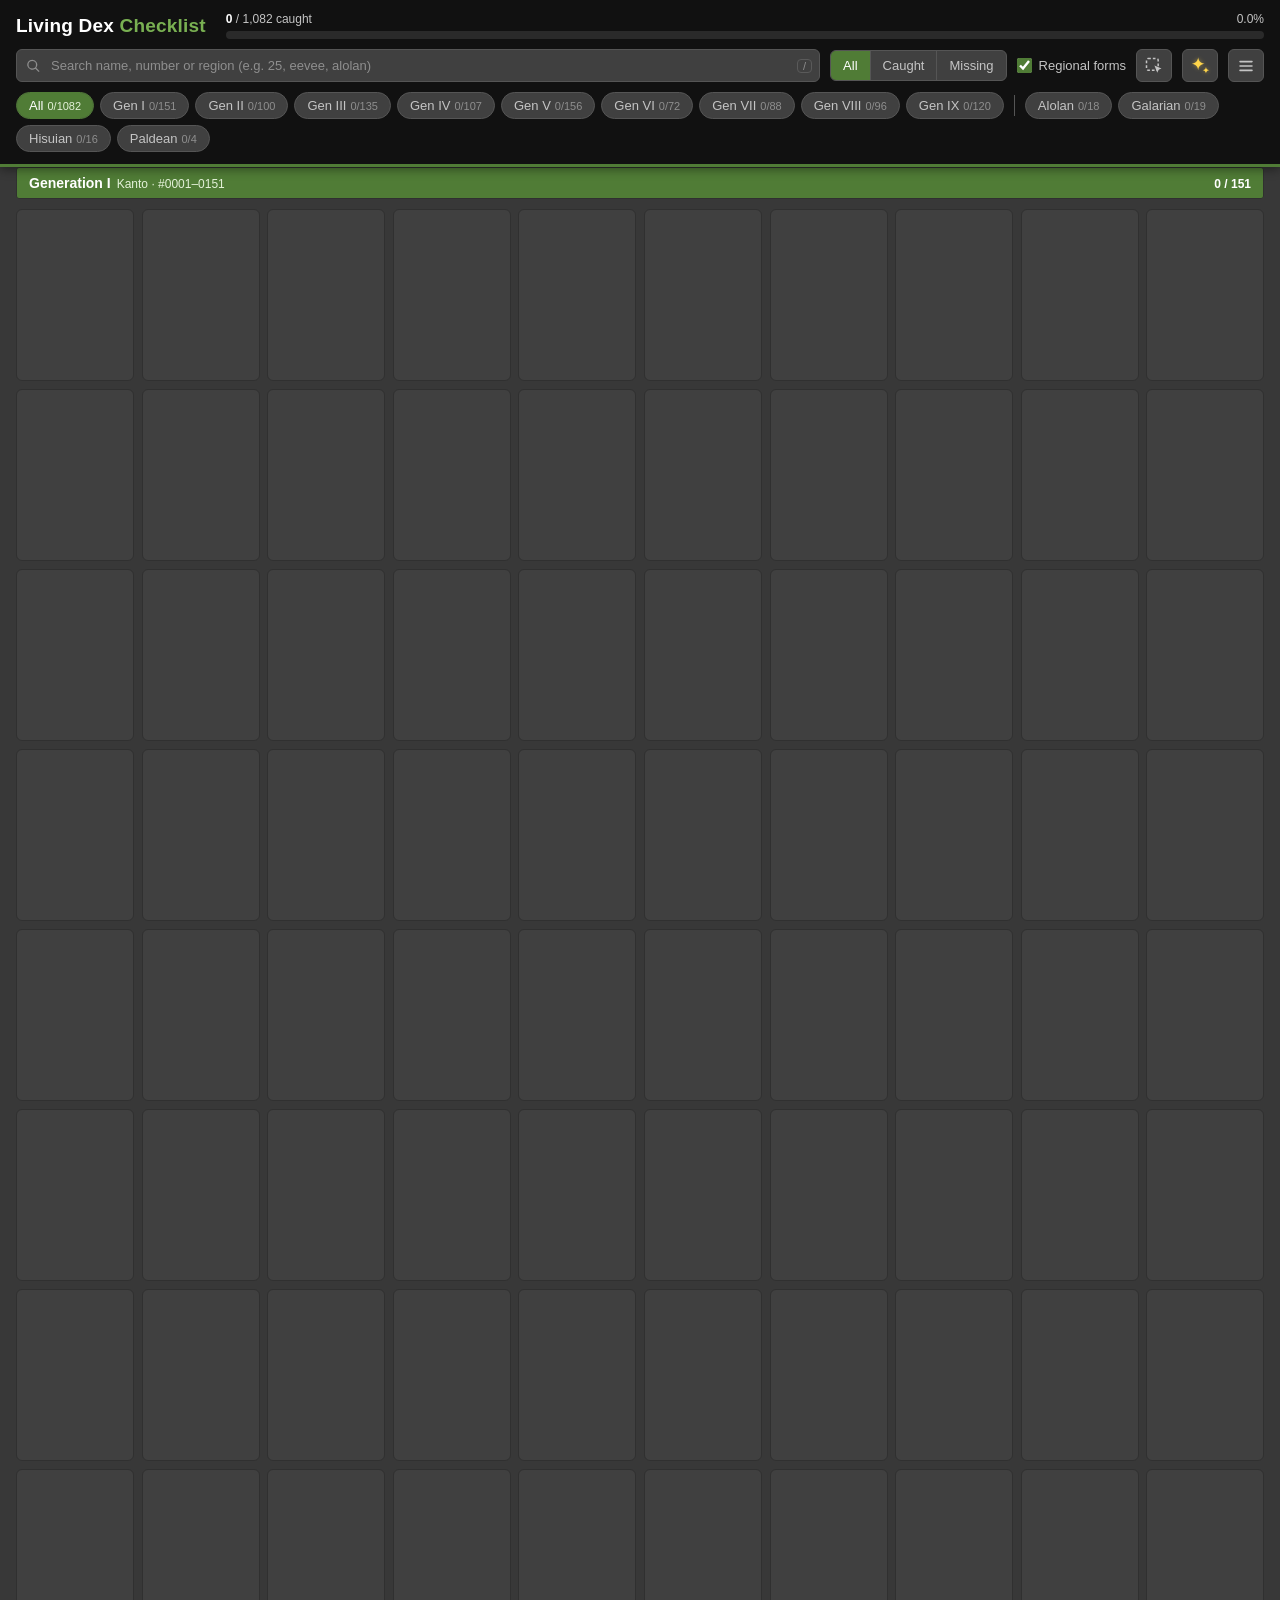
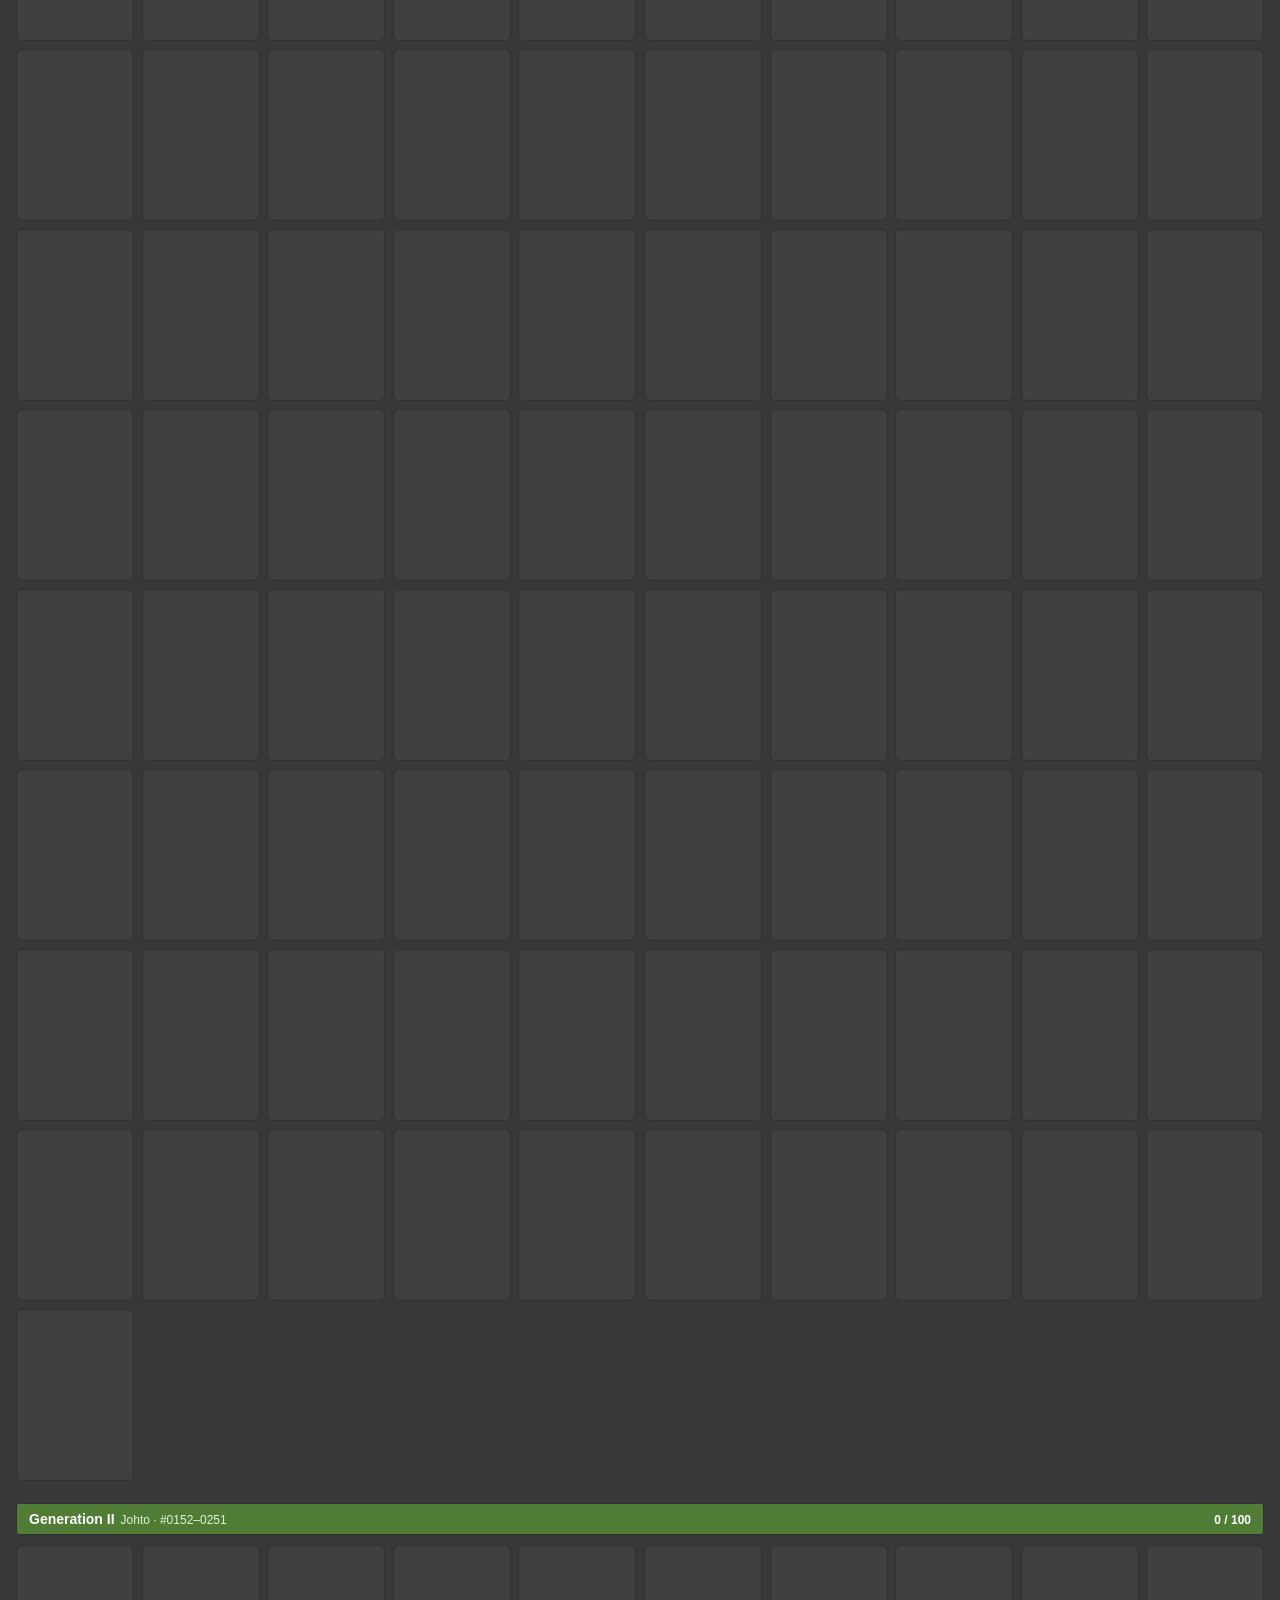
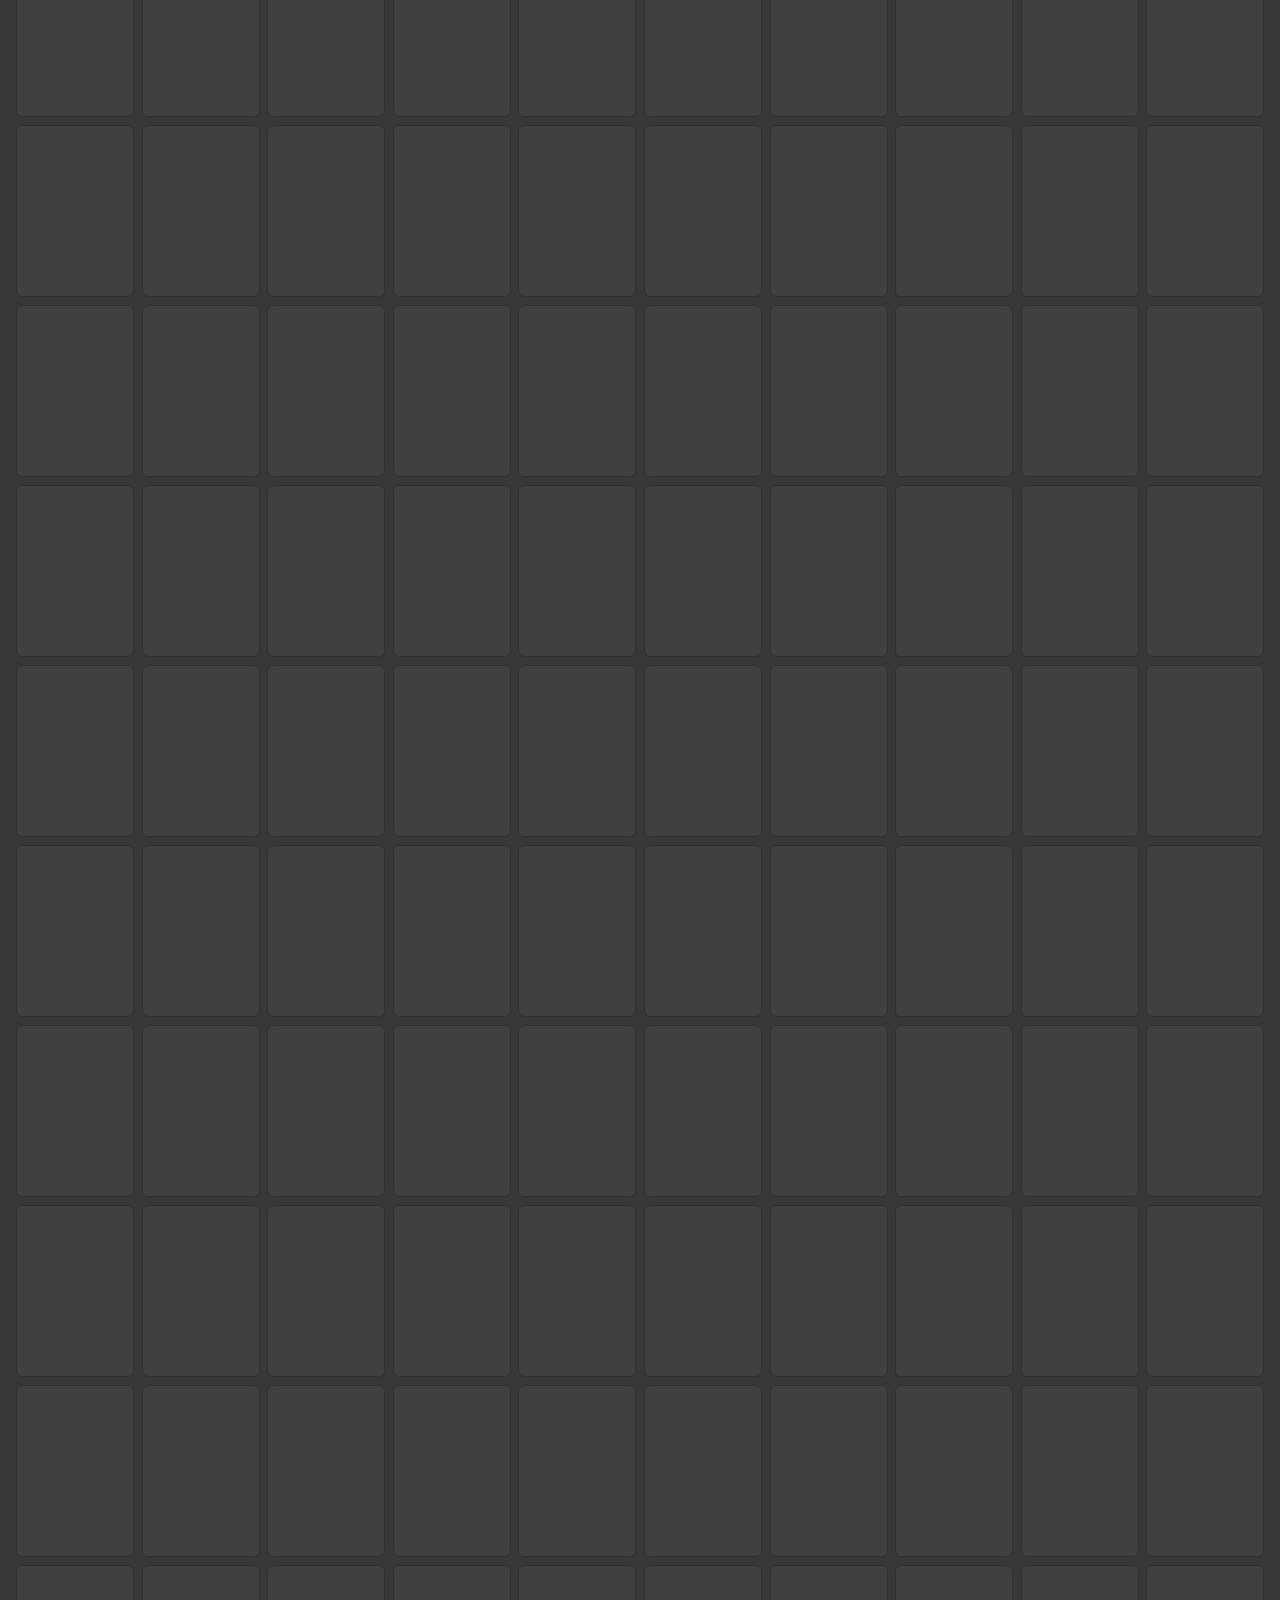
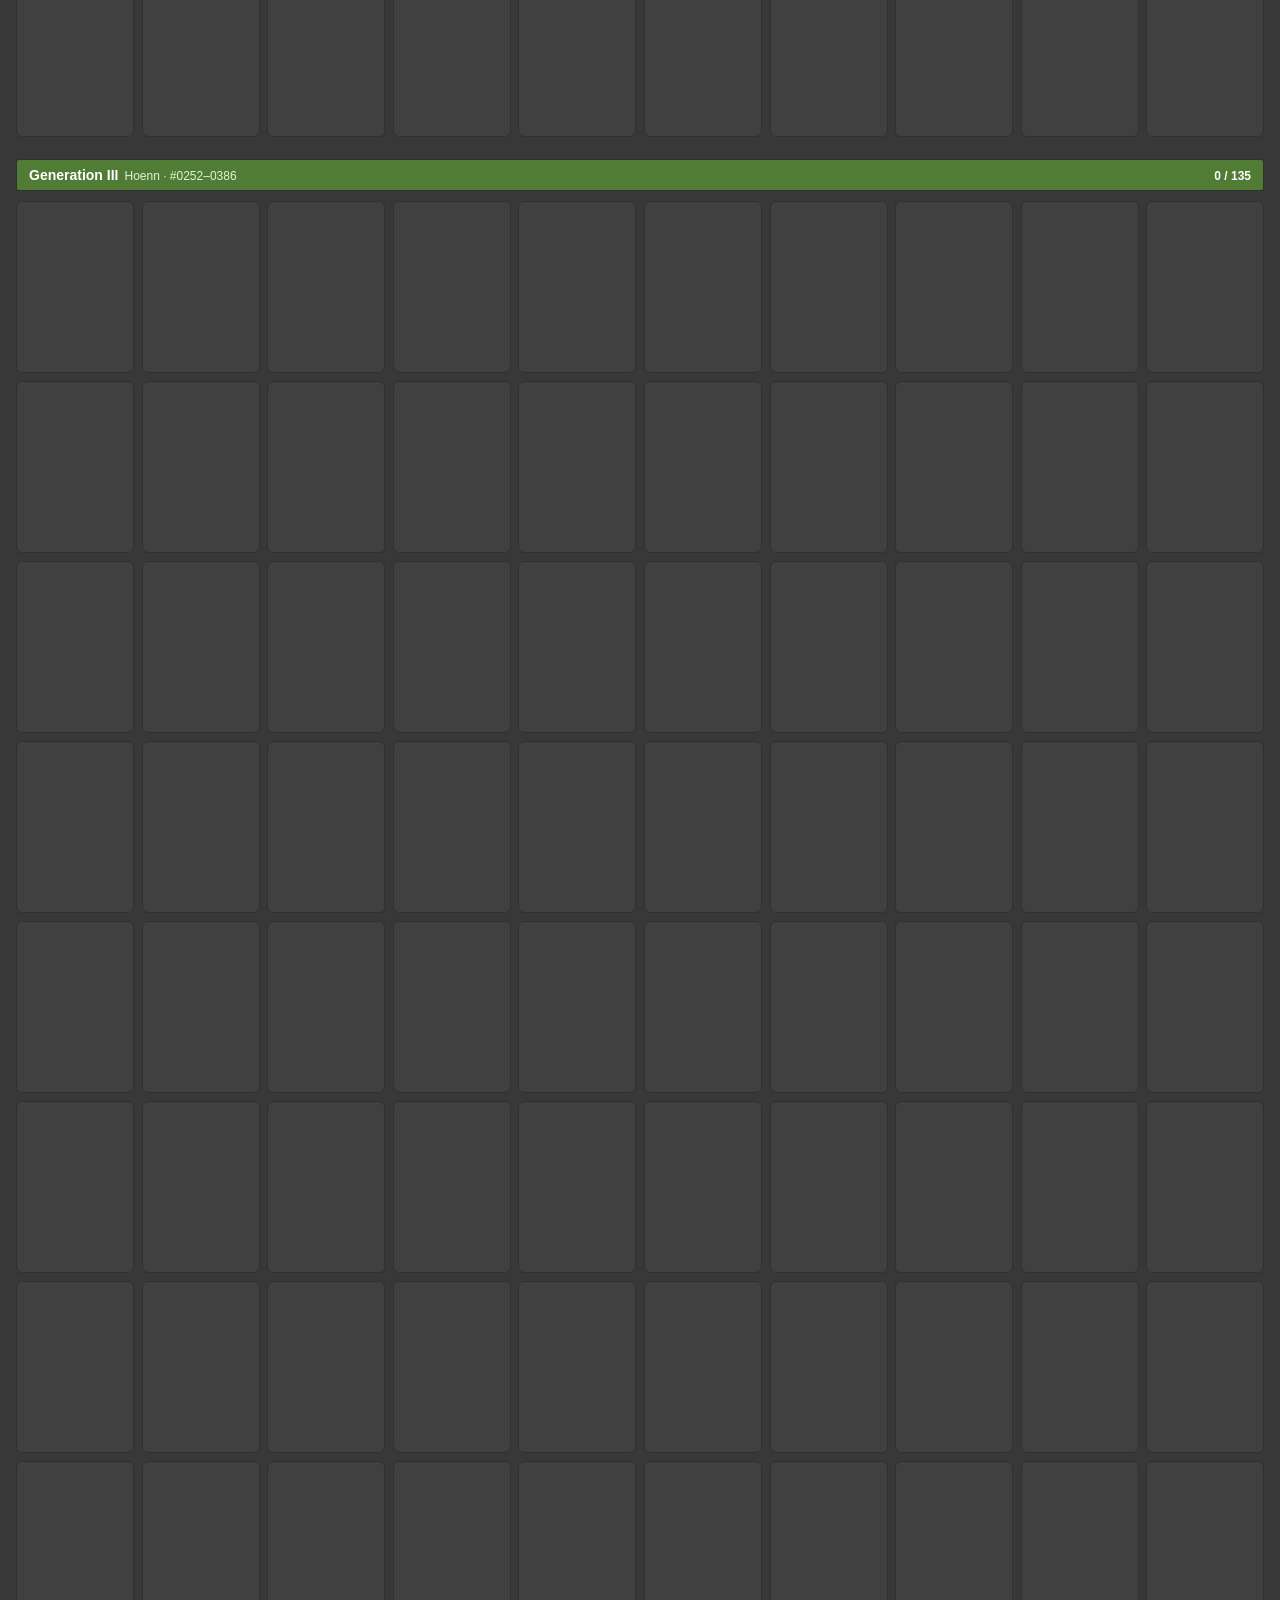
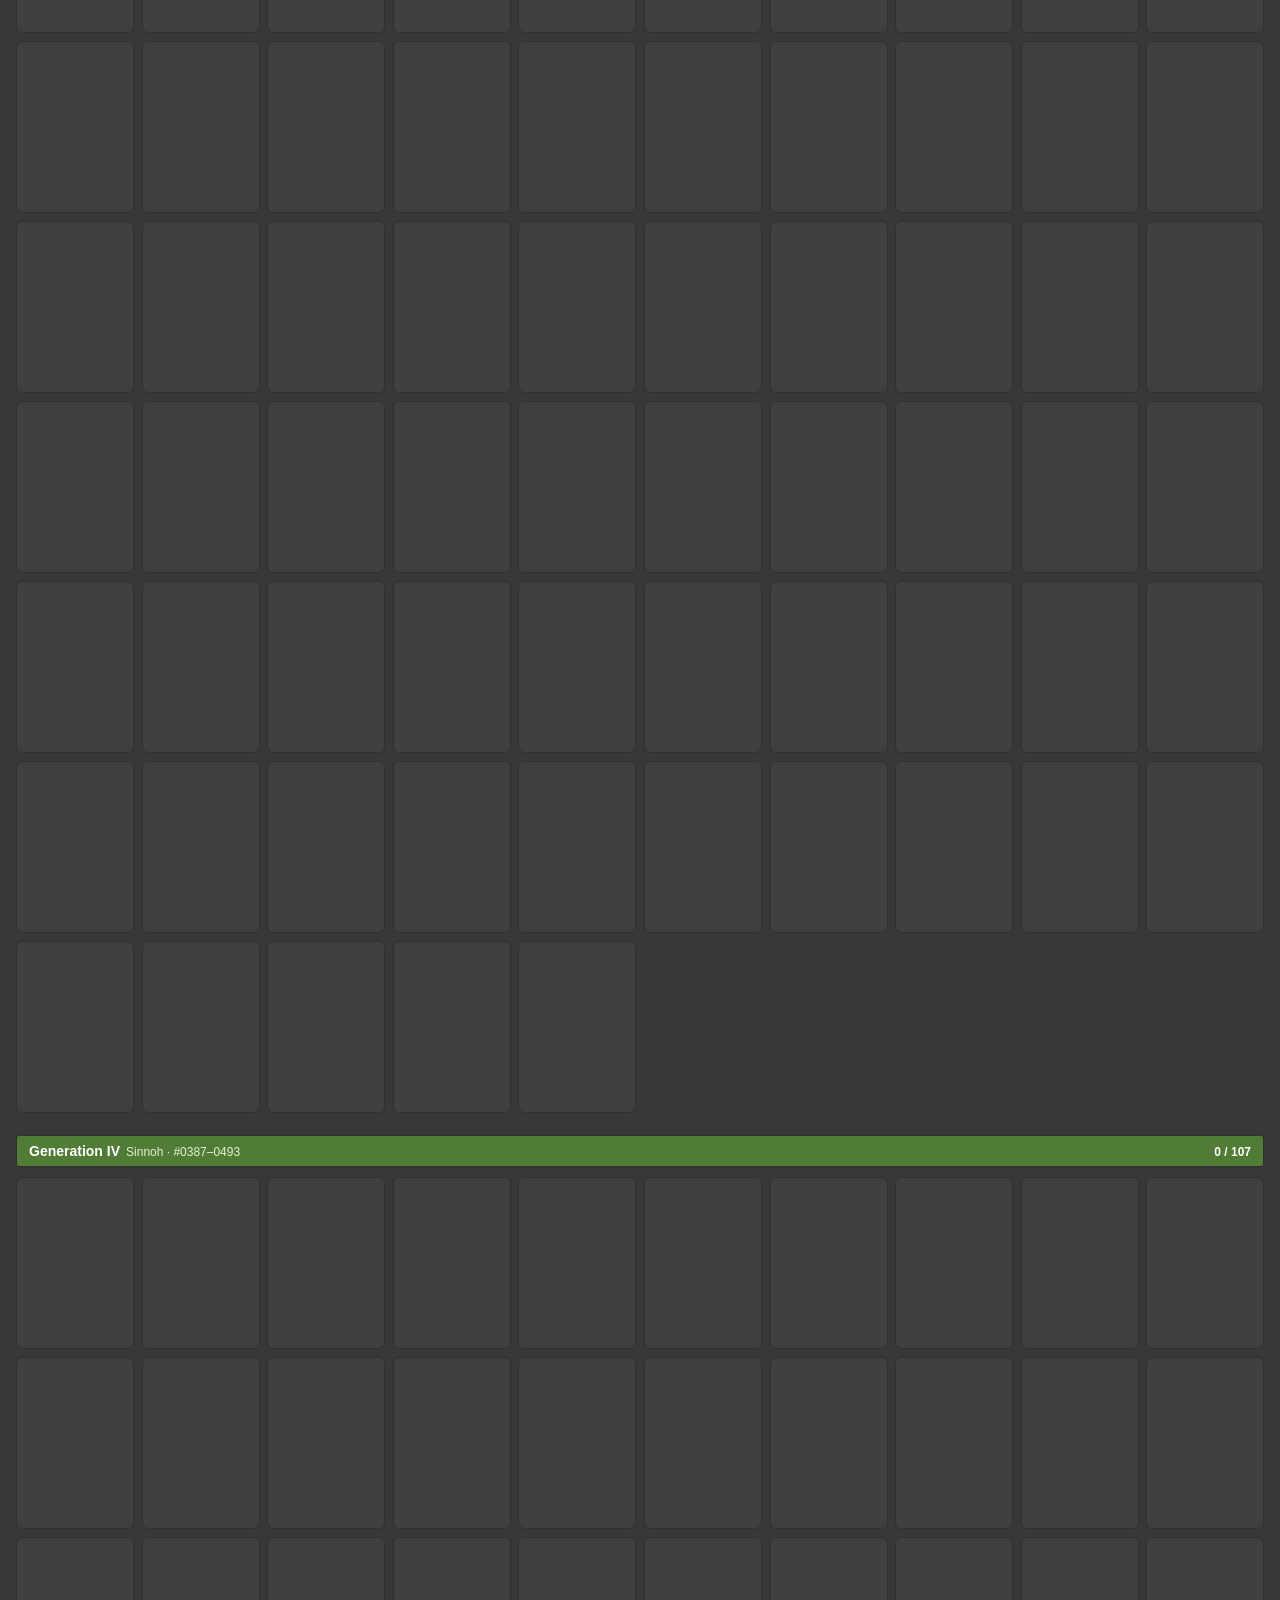
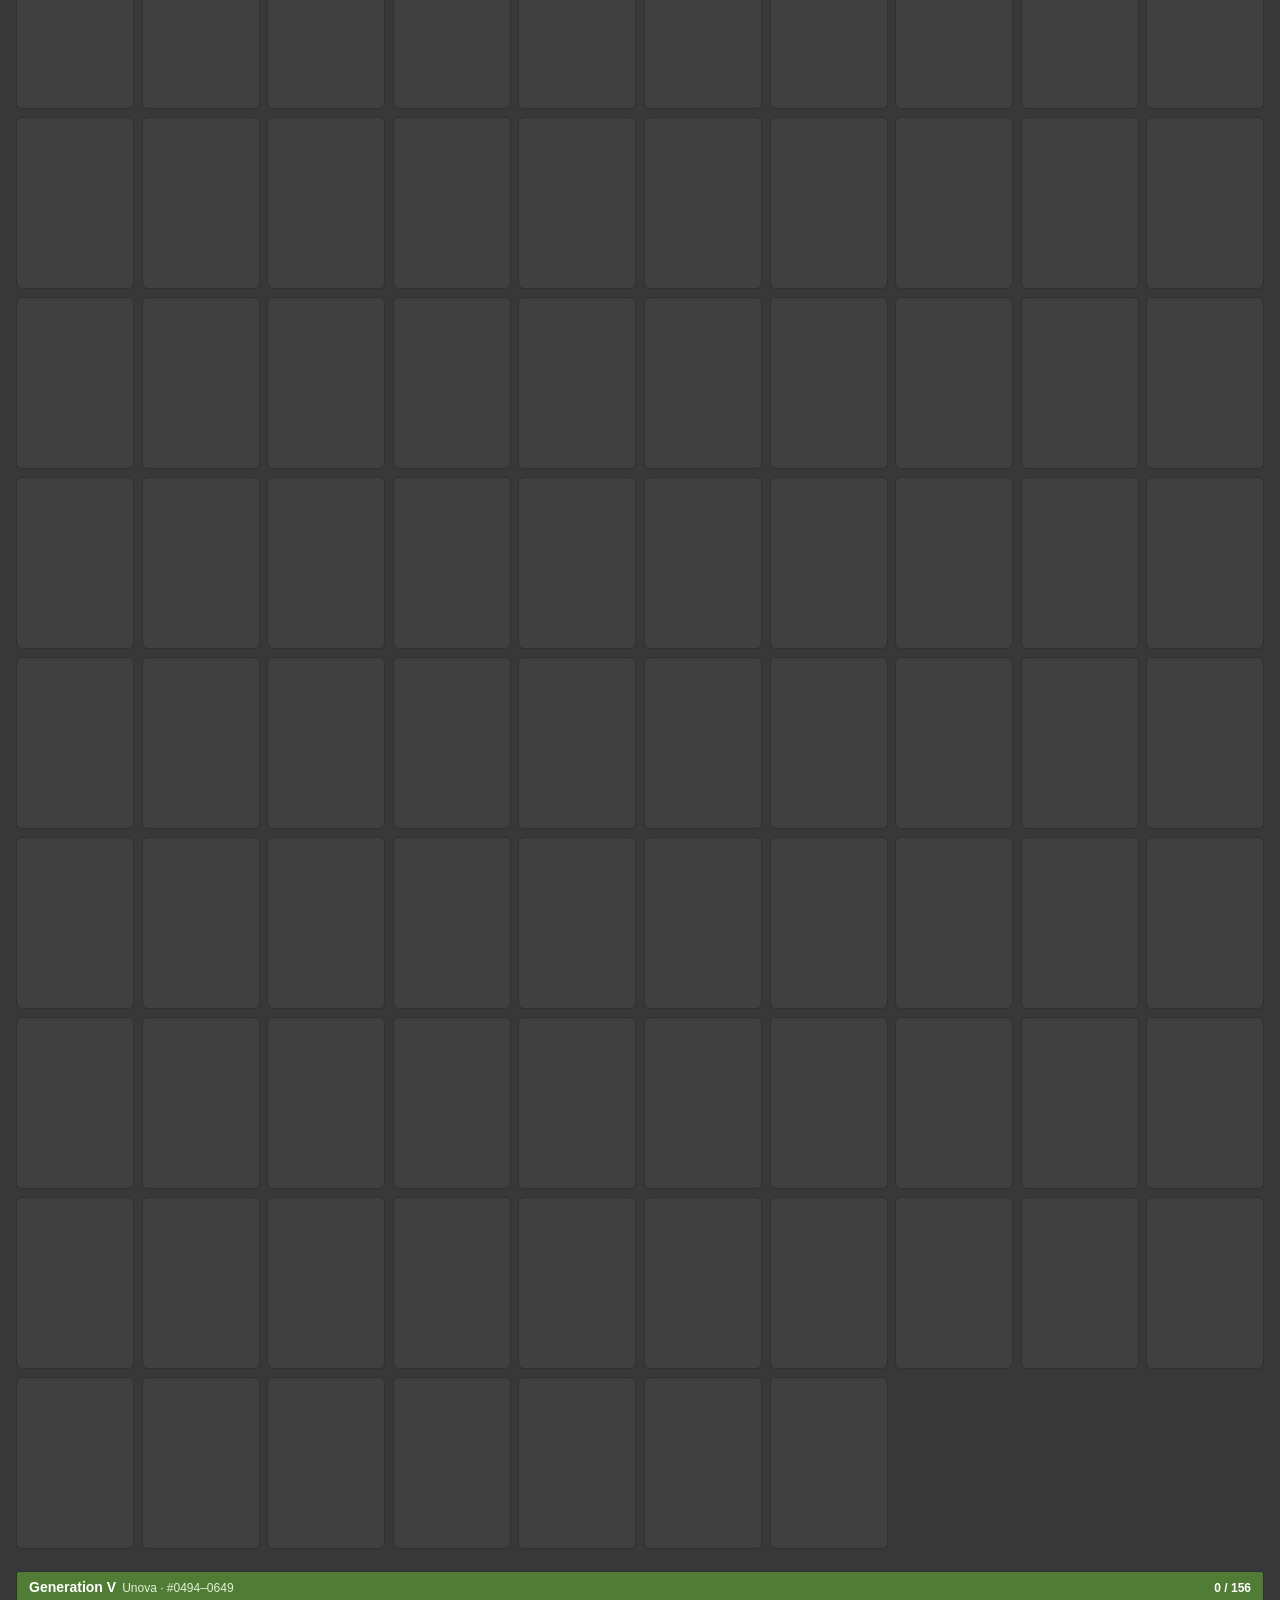
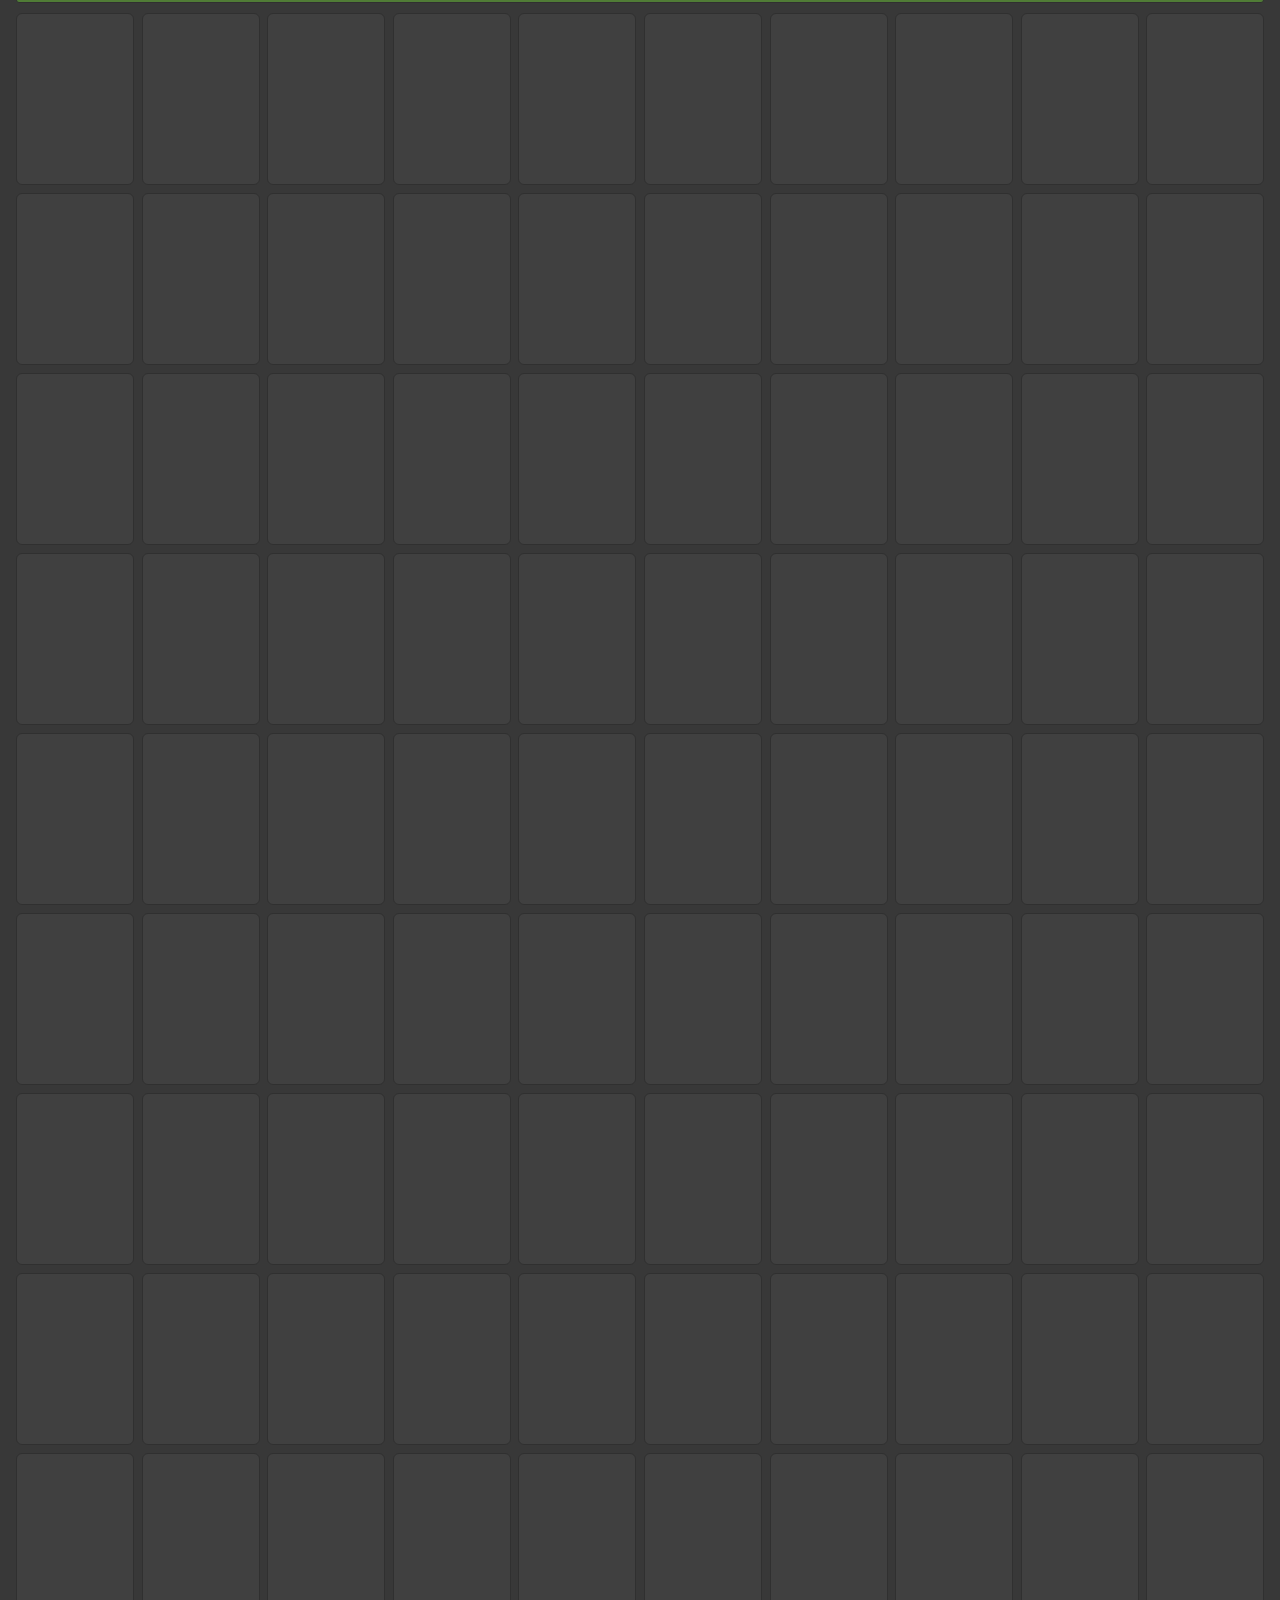
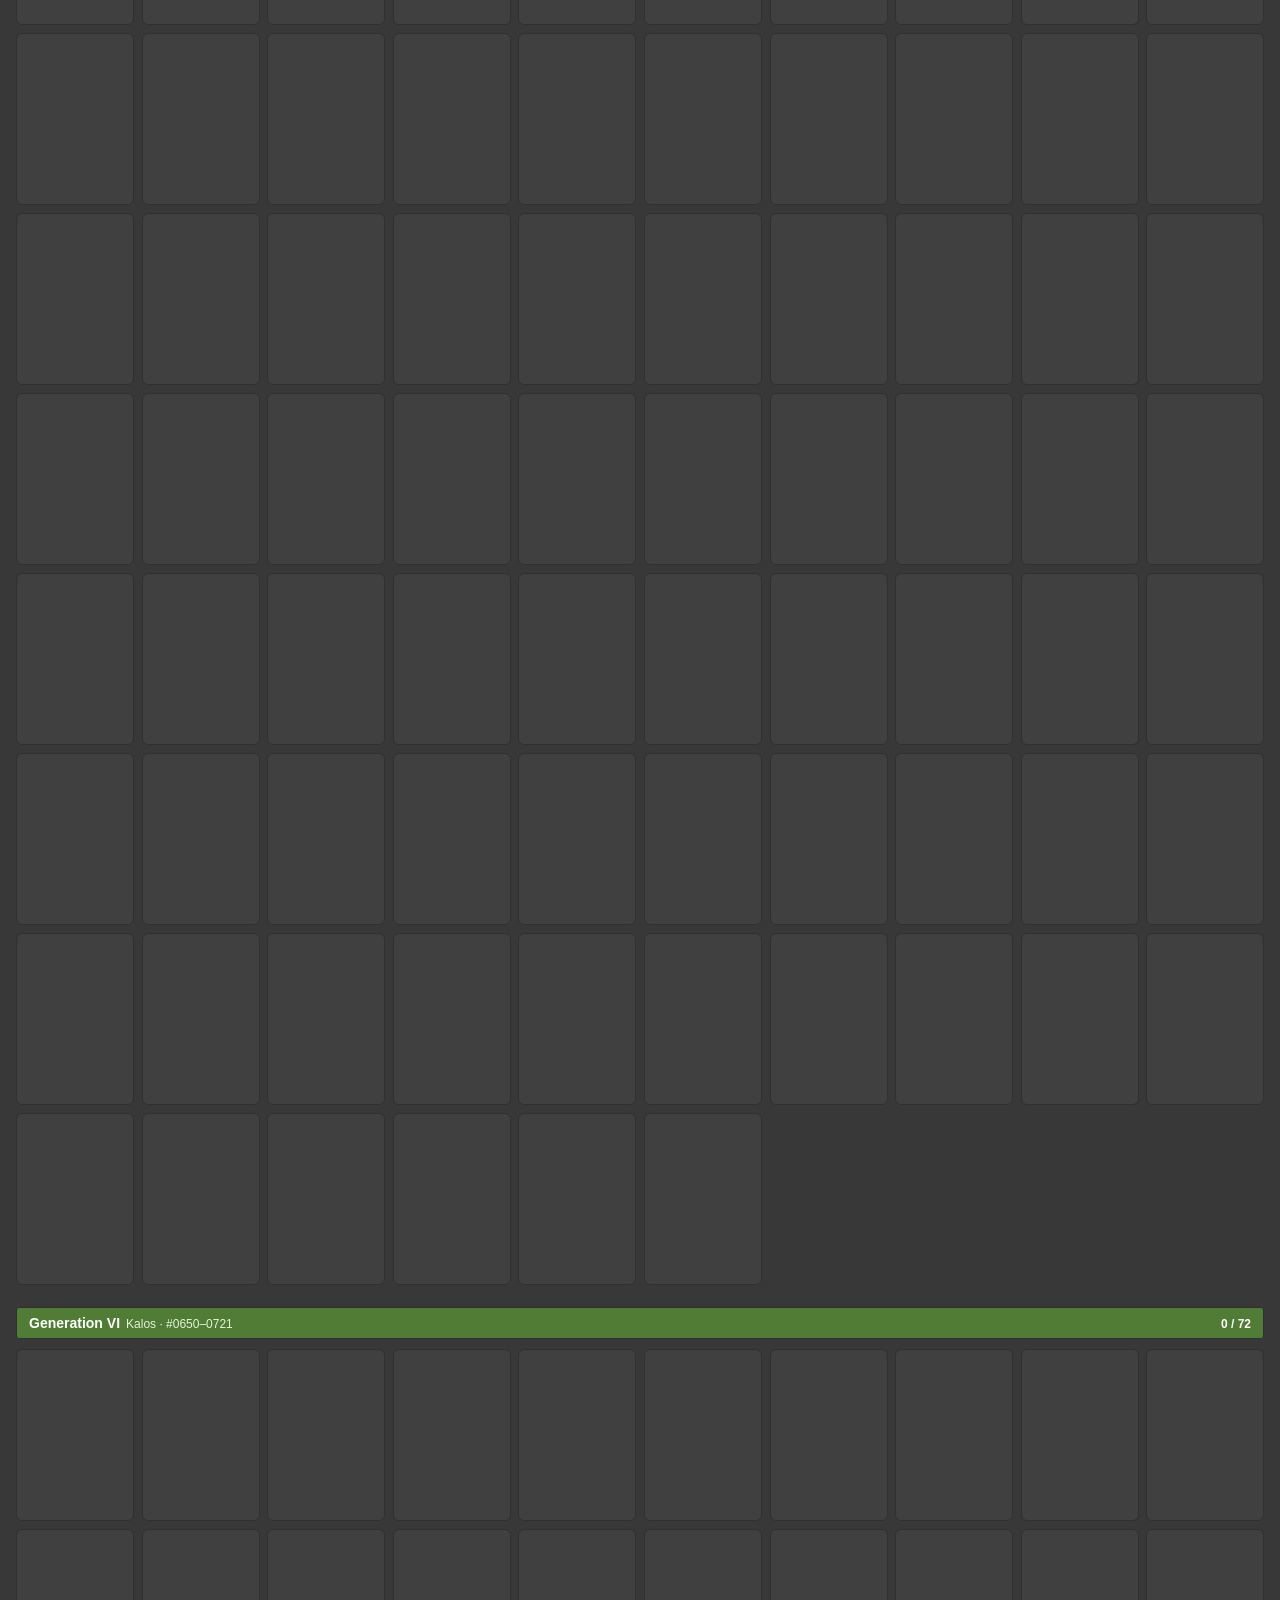
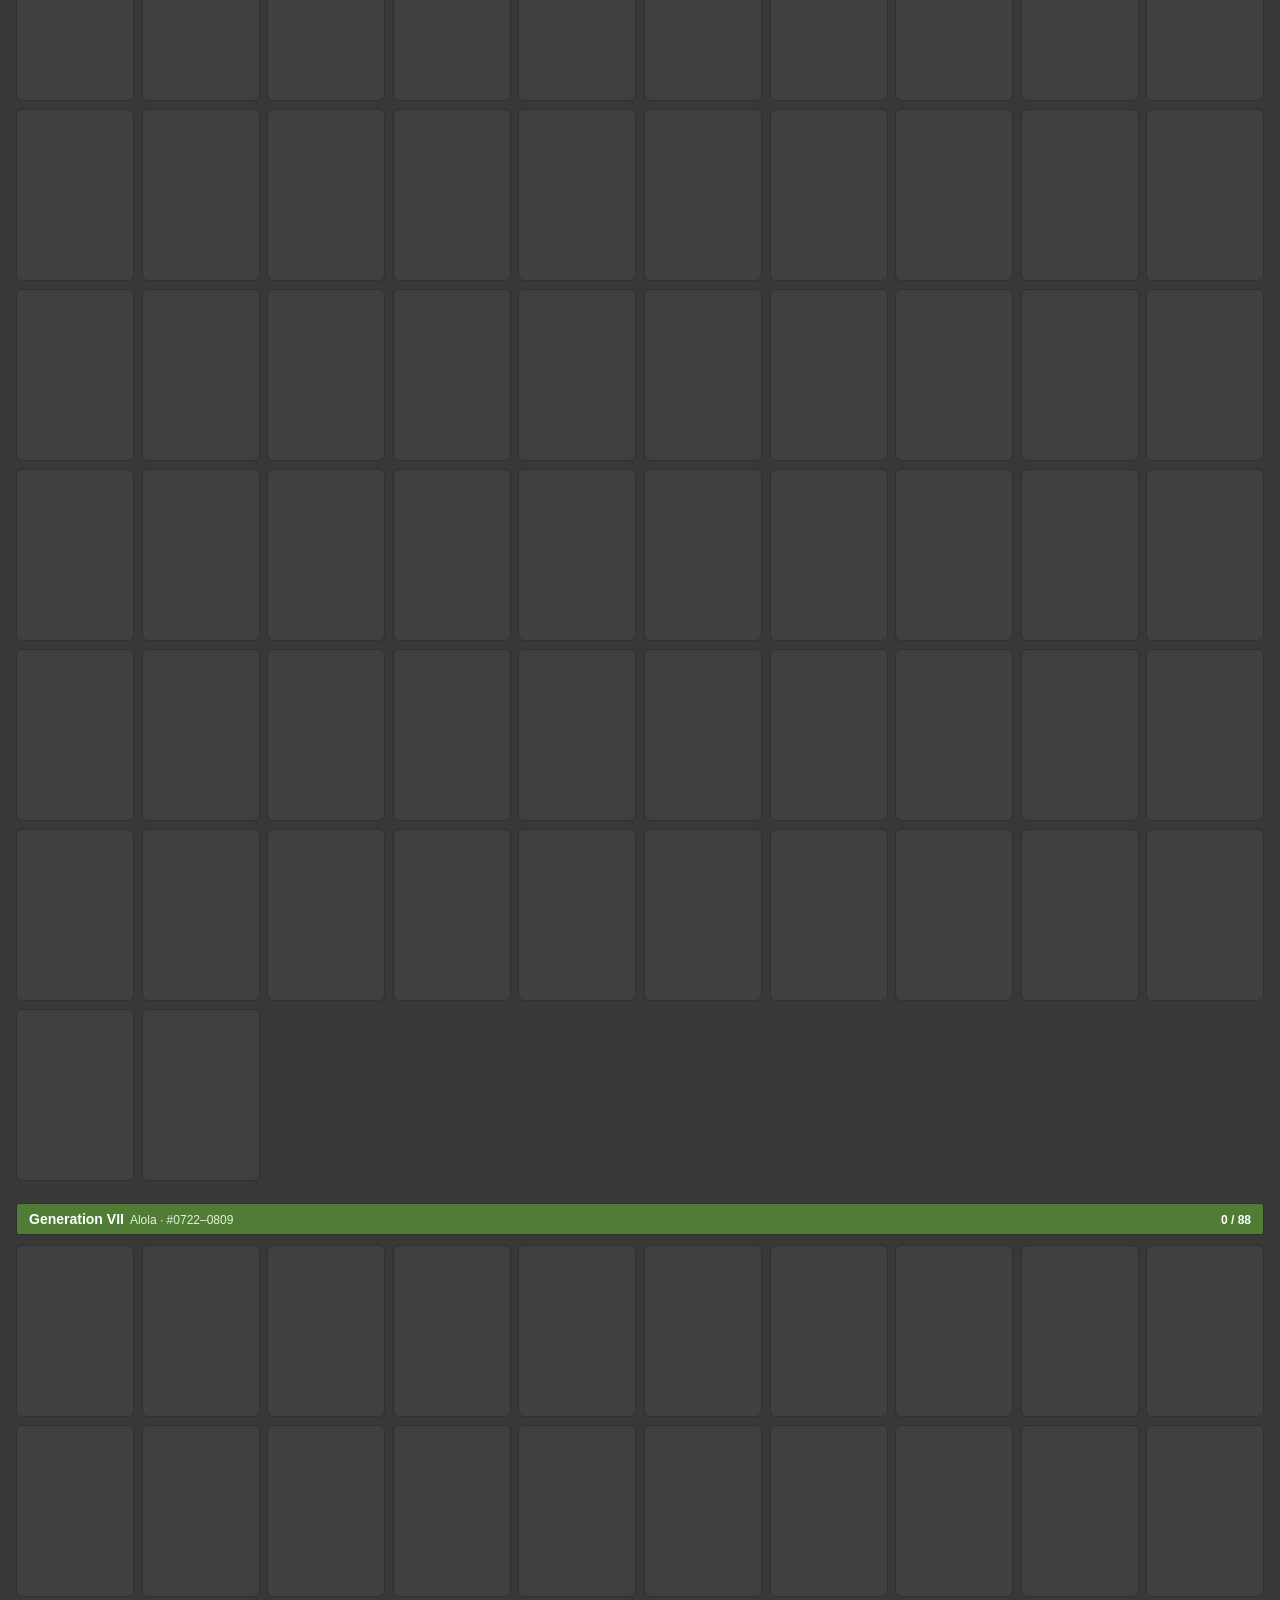
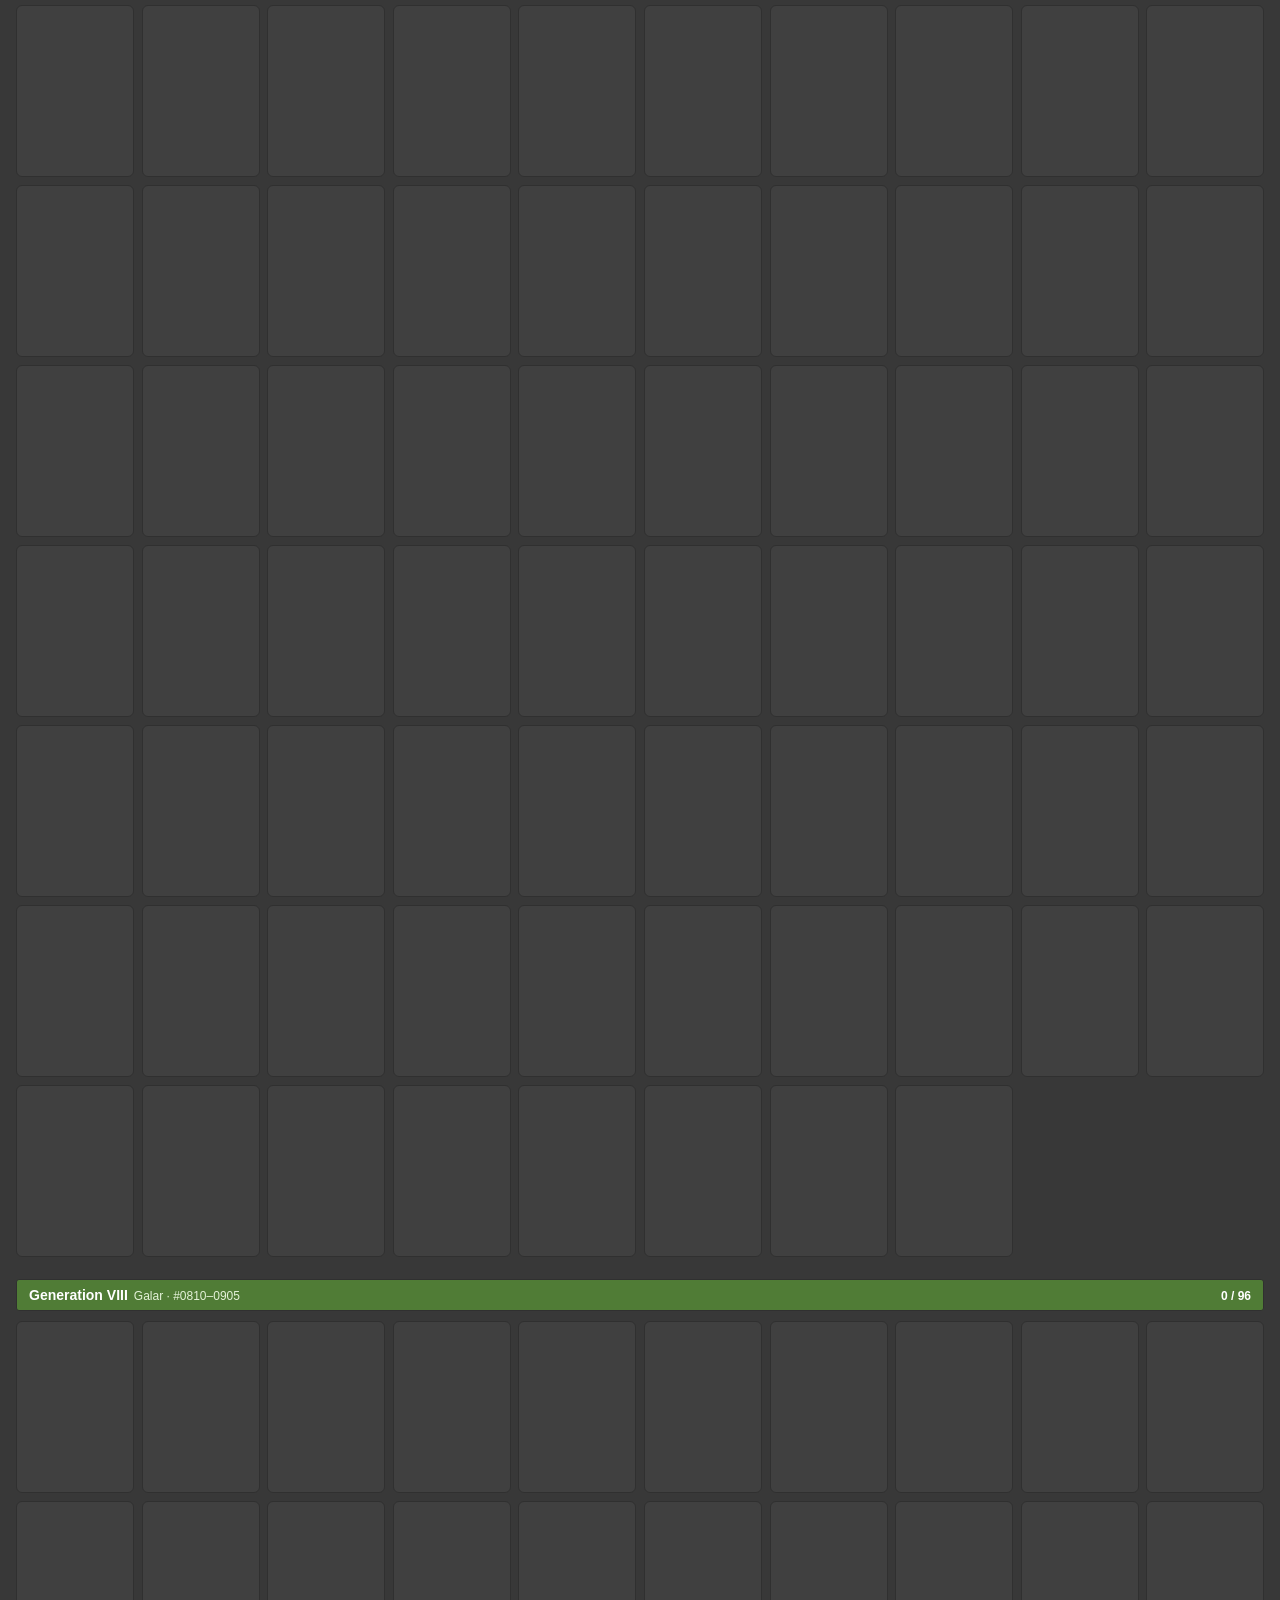
==== commit e31e28a9: "Make the shiny-art note a floating yellow message at the bottom It now floats at the bottom of the s" ====
--- a/index.html
+++ b/index.html
@@ -242,10 +242,14 @@
     background: var(--accent); border: 1px solid var(--edge); border-radius: 3px;
     padding: 7px 12px; margin-bottom: 10px; font-weight: bold;
   }
-  /* shiny mode only, until dismissed: why some shiny art can be slow */
-  .shiny-note { display: flex; align-items: center; gap: 10px; margin-bottom: 10px; padding: 7px 8px 7px 12px; border-radius: 6px;
-                background: rgba(255,213,74,.14); border: 1px solid rgba(255,213,74,.55); color: #ffe9a8; font-size: 12px; line-height: 1.4; }
-  .shiny-note[hidden] { display: none; }
+  /* shiny mode only, until dismissed: why some shiny art can be slow (floats at the bottom of the screen) */
+  .shiny-note { position: fixed; z-index: 30; left: 50%; transform: translateX(-50%);
+                bottom: calc(14px + env(safe-area-inset-bottom)); width: max-content; max-width: min(620px, calc(100% - 2 * var(--gutter)));
+                display: flex; align-items: center; gap: 10px; padding: 8px 8px 8px 14px; border-radius: 8px;
+                background: #3b3415; border: 1px solid #ffd54a; color: #ffe9a8; font-size: 12px; line-height: 1.4;
+                box-shadow: 0 6px 22px rgba(0,0,0,.55); animation: note-in .35s ease-out; }
+  @keyframes note-in { from { opacity: 0; transform: translate(-50%, 12px); } }
+  .shiny-note[hidden], body.in-games .shiny-note, body:has(.selbar:not([hidden])) .shiny-note { display: none; }
   .shiny-note span { flex: 1; }
   .shiny-note button { flex: none; width: 24px; height: 24px; display: grid; place-items: center; padding: 0; border: 0; border-radius: 50%;
                        background: transparent; color: #ffe9a8; font-size: 18px; line-height: 1; cursor: pointer; }
@@ -721,6 +725,9 @@
 <main class="wrap" id="main"></main>
 <div class="empty wrap" id="empty">No Pokémon match these filters.</div>
 <div class="wrap gv" id="gameView" hidden></div>
+<div class="shiny-note" id="shinyNote" role="note" hidden><span>✨ Shiny artwork is hosted on imgbb, so some images can take a while
+  to load the first time because of imgbb's limits. Cards show a backup image meanwhile.</span>
+  <button type="button" aria-label="Hide this note" title="Hide this note">×</button></div>
 
 <footer>
   Tap or click a Pokémon to mark it caught or missing. Progress is saved in this browser automatically, separately for the regular and the shiny dex.<br>
@@ -892,9 +899,7 @@
   html += `<section data-group="${g.key}"><div class="sec-head"><h2>${esc(g.title)}<small>${esc(g.sub)}</small></h2><span class="count"></span></div>` +
           `<div class="grid">${entries.filter(e => e.group === g).map(cardHtml).join("")}</div></section>`;
 }
-main.innerHTML = `<div class="shiny-note" id="shinyNote" role="note" hidden><span>✨ Shiny artwork is hosted on imgbb, so some images ` +
-  `can take a while to load the first time because of imgbb's limits. Cards show a backup image meanwhile.</span>` +
-  `<button type="button" aria-label="Hide this note" title="Hide this note">×</button></div>` + html;
+main.innerHTML = html;
 for (const sec of main.querySelectorAll("section")) {
   const g = groupByKey.get(sec.dataset.group);
   sections.set(g.key, { g, sec, count: sec.querySelector(".count") });
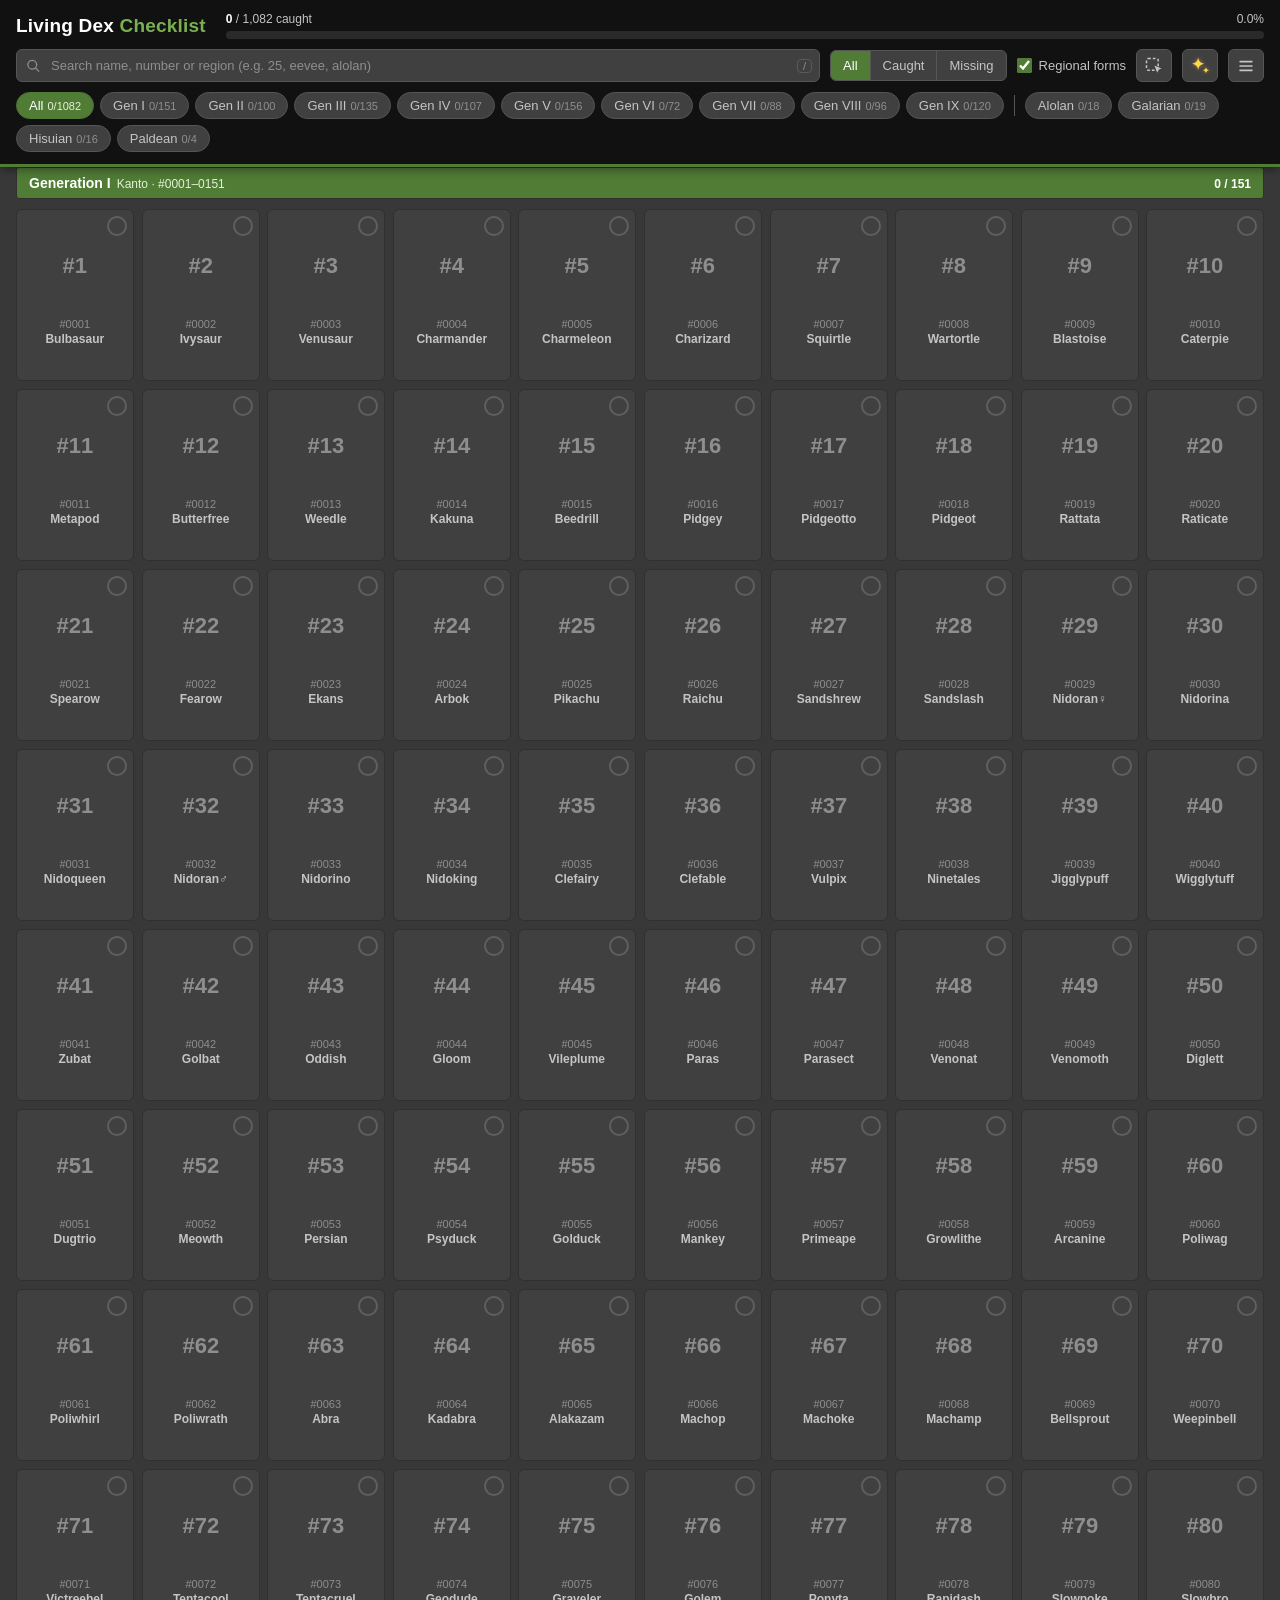
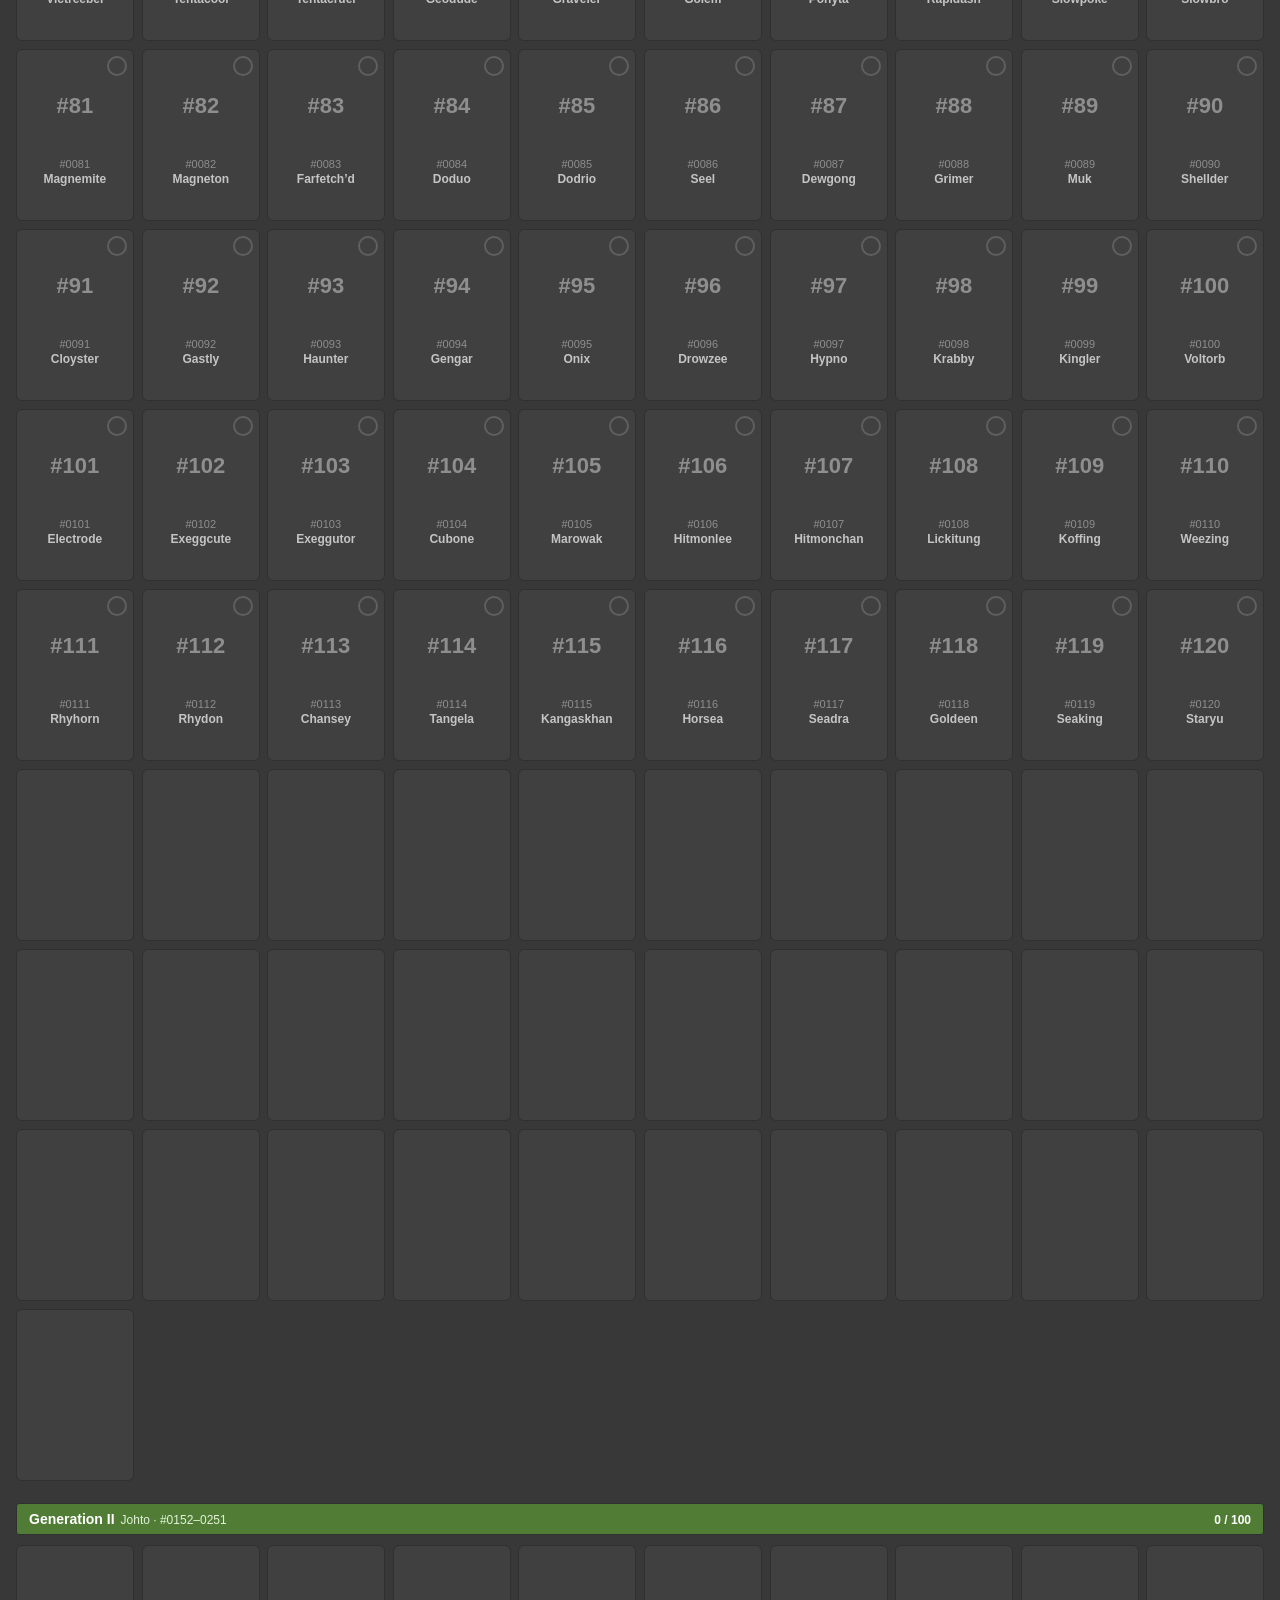
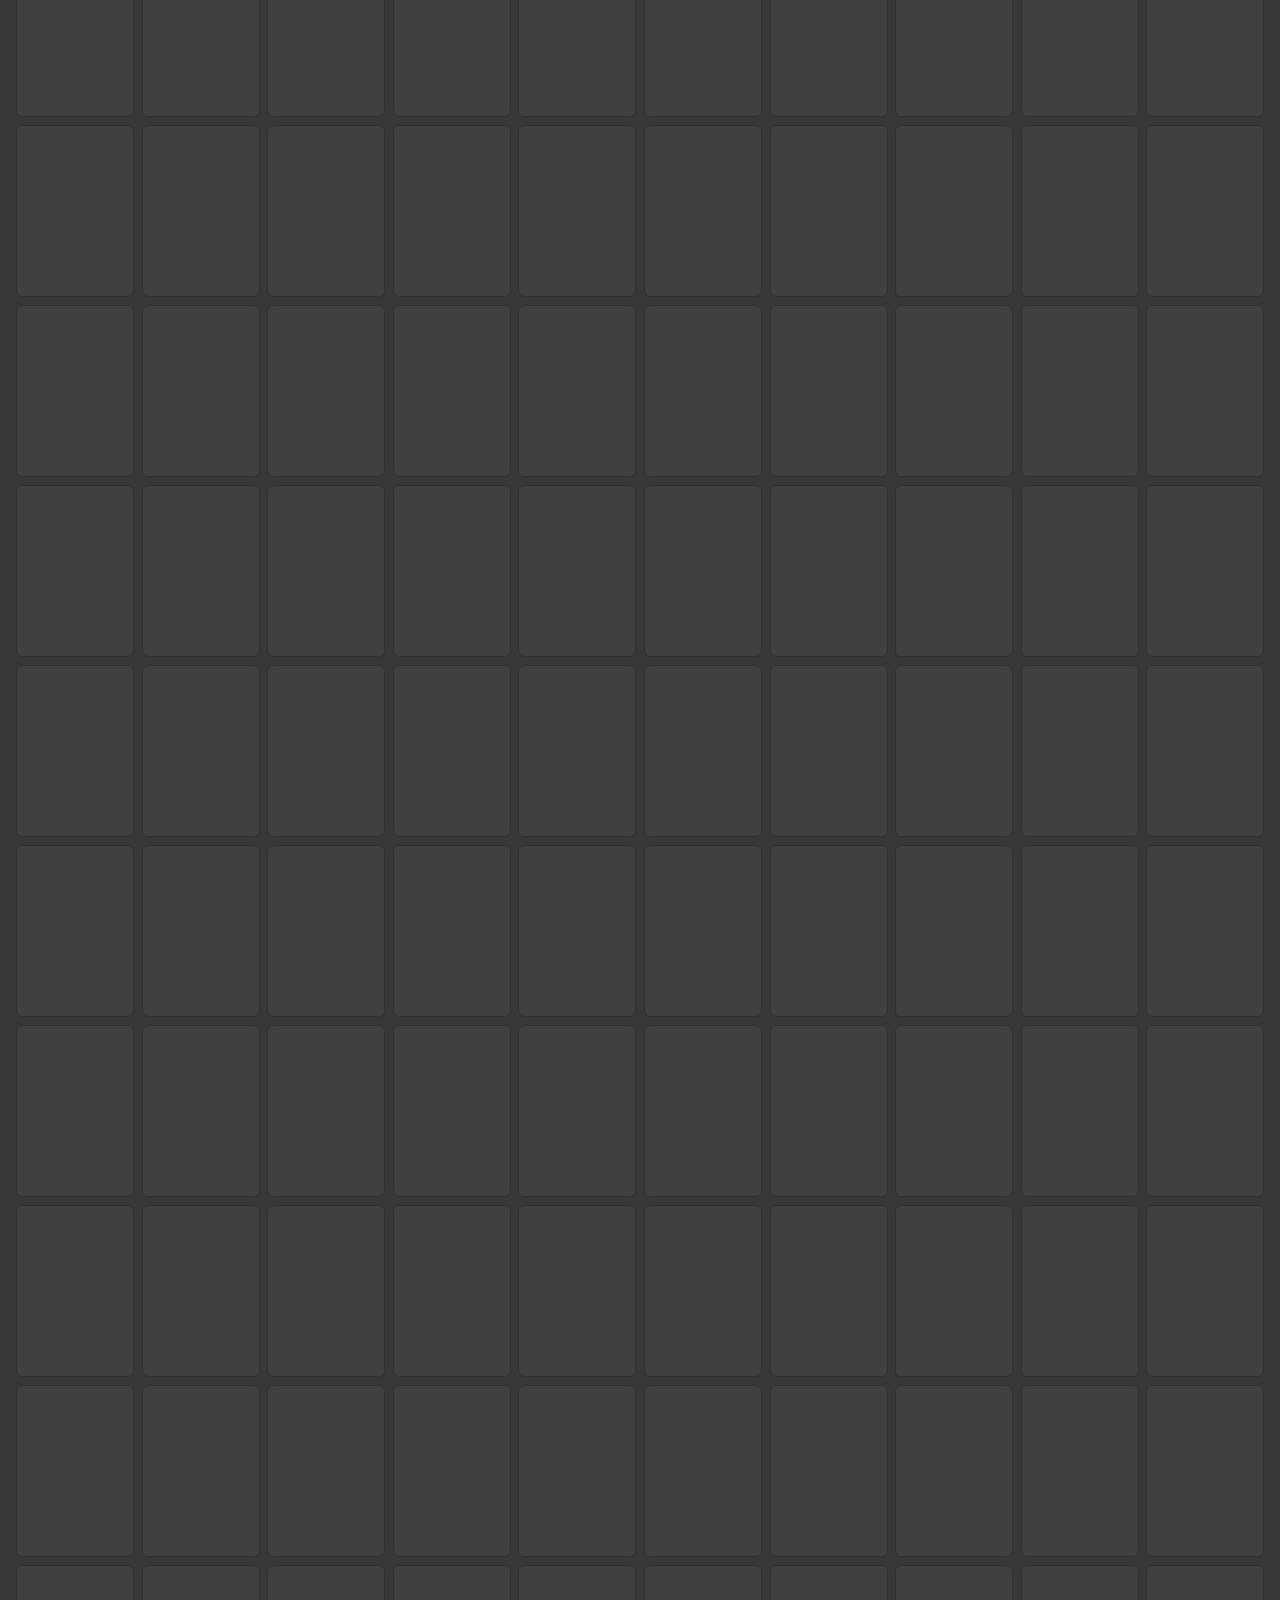
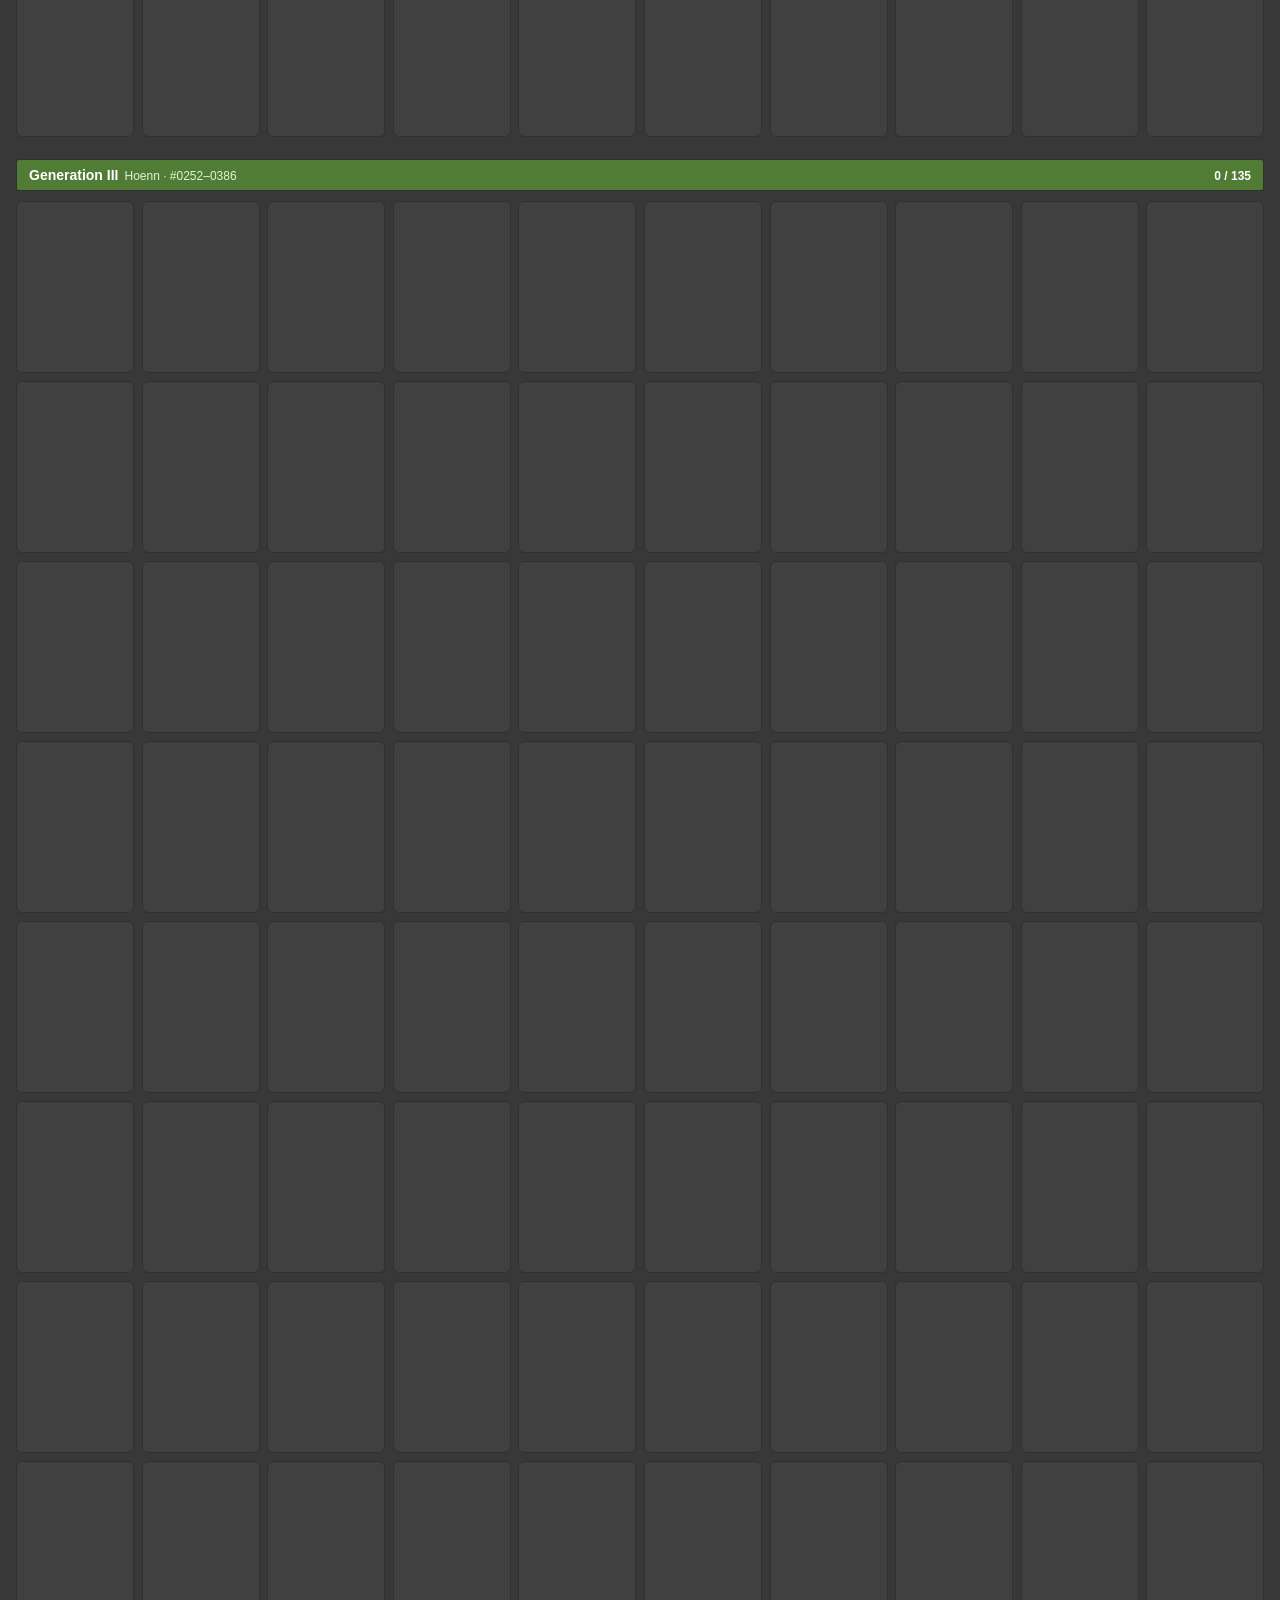
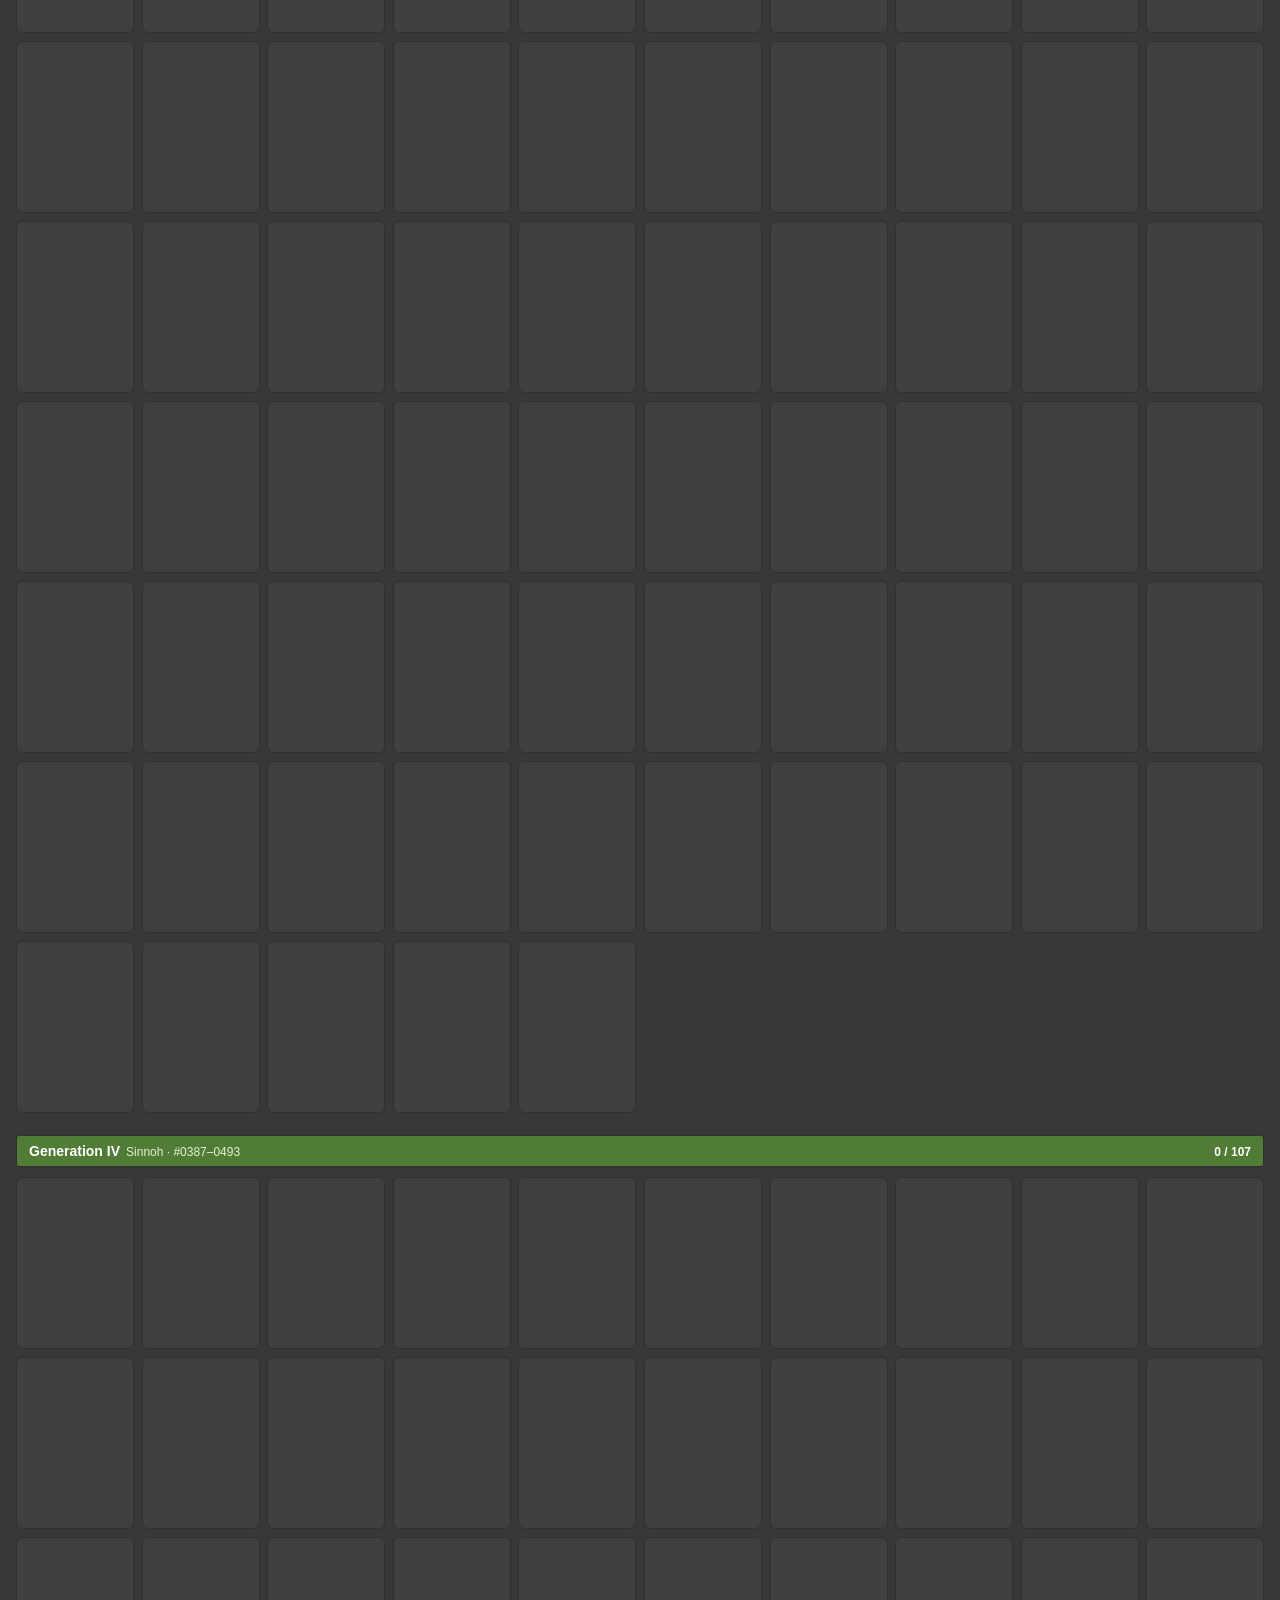
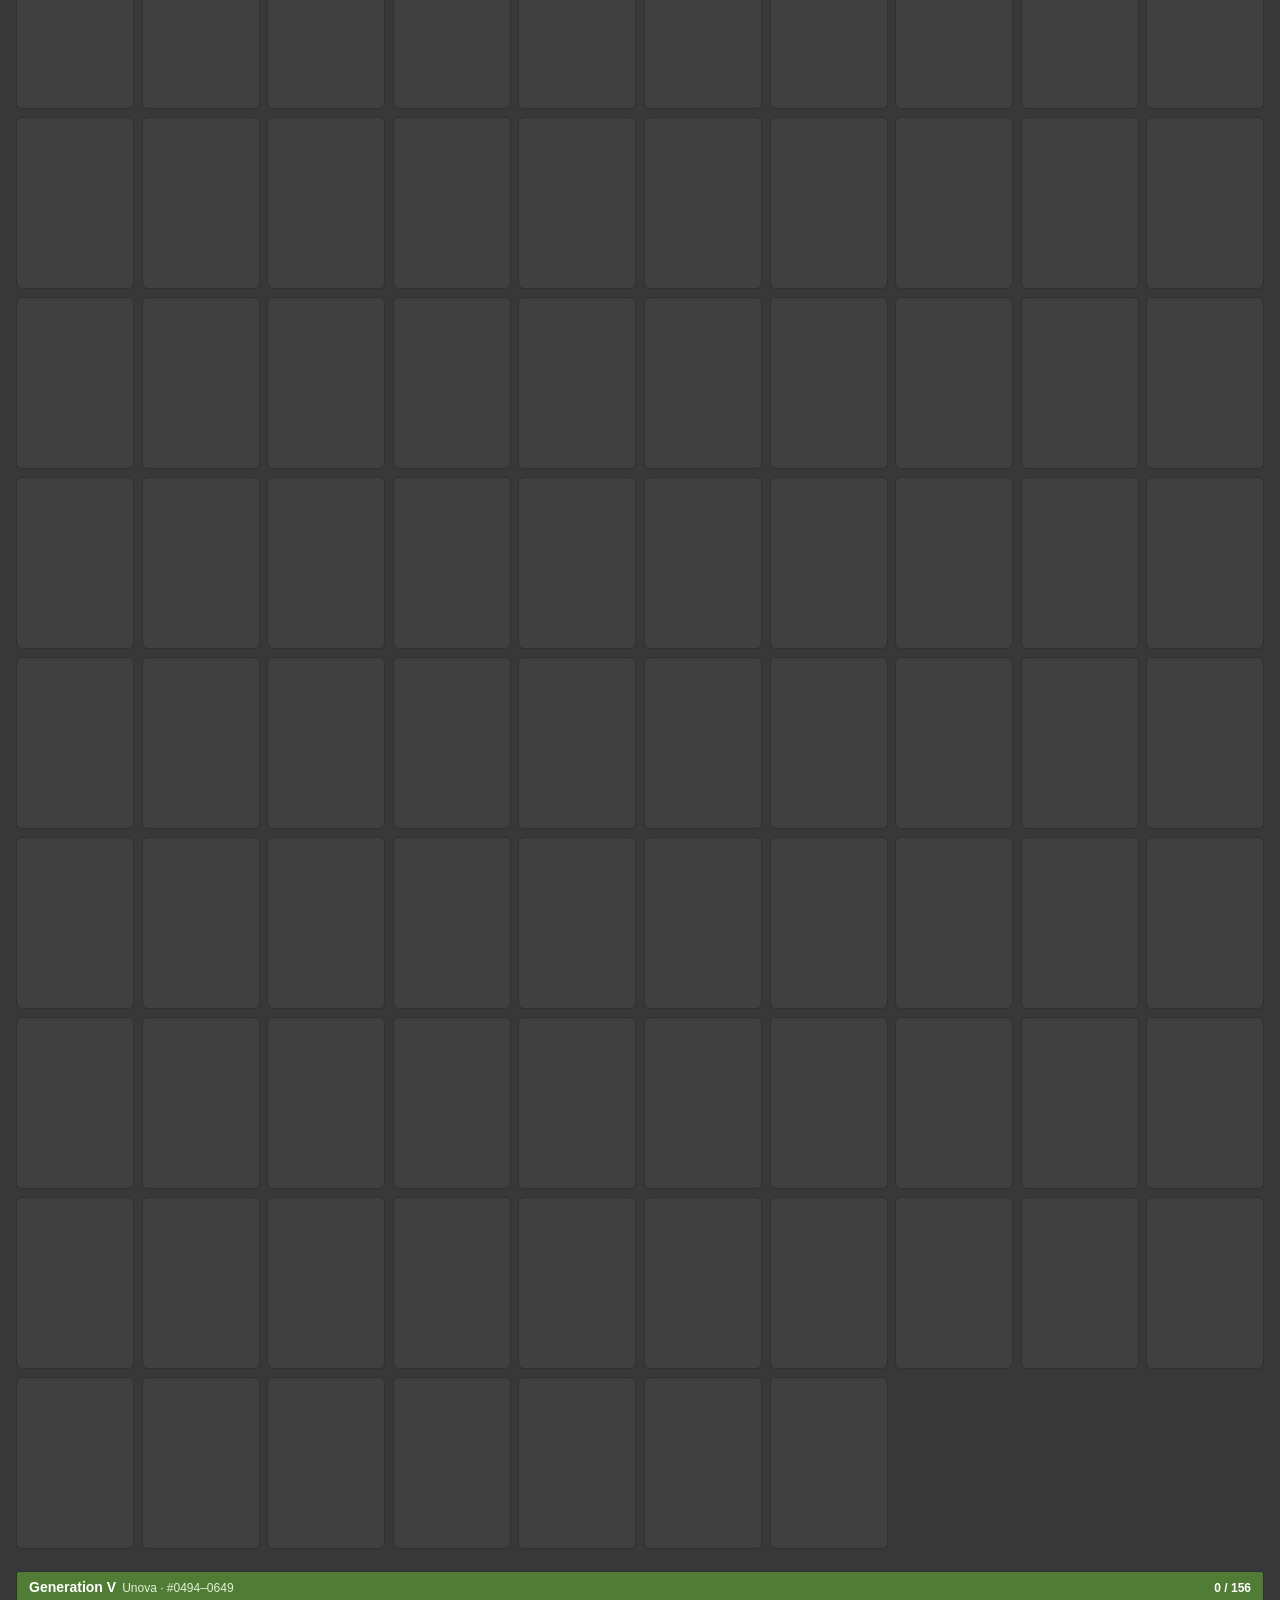
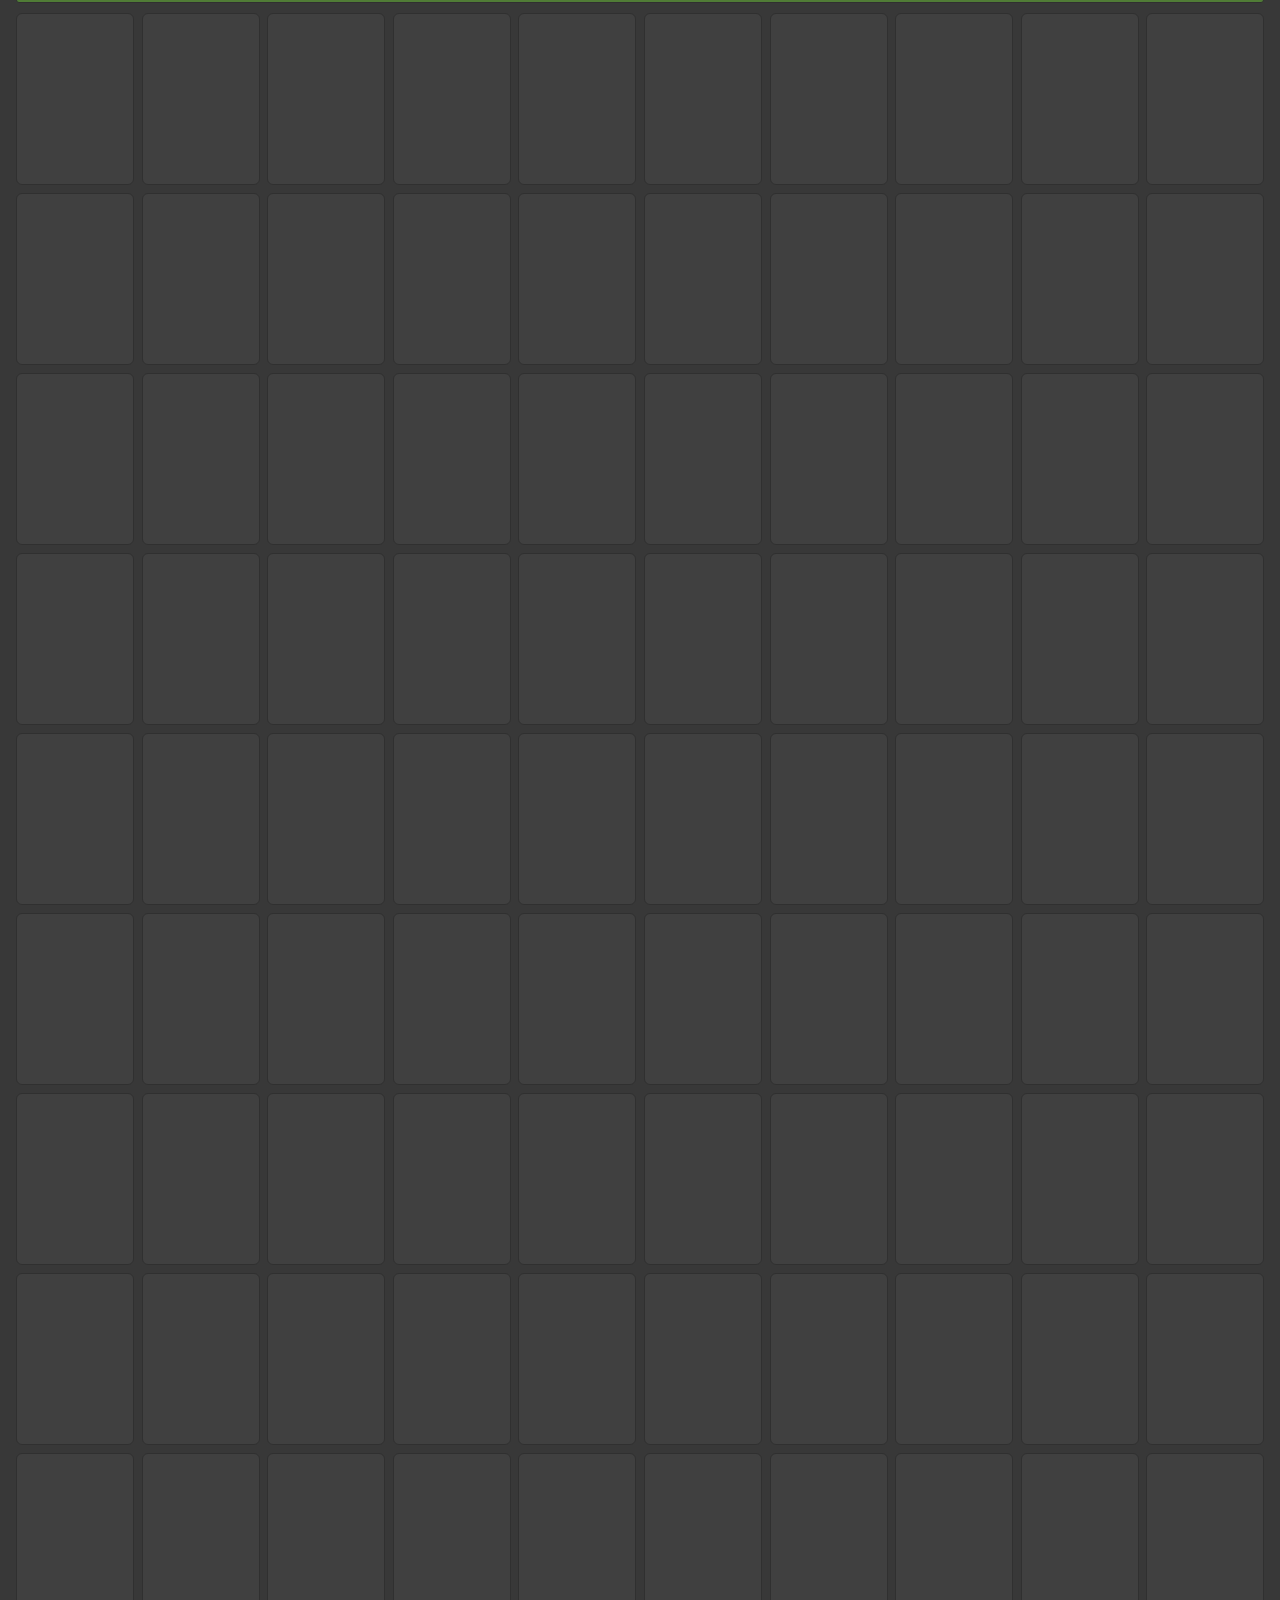
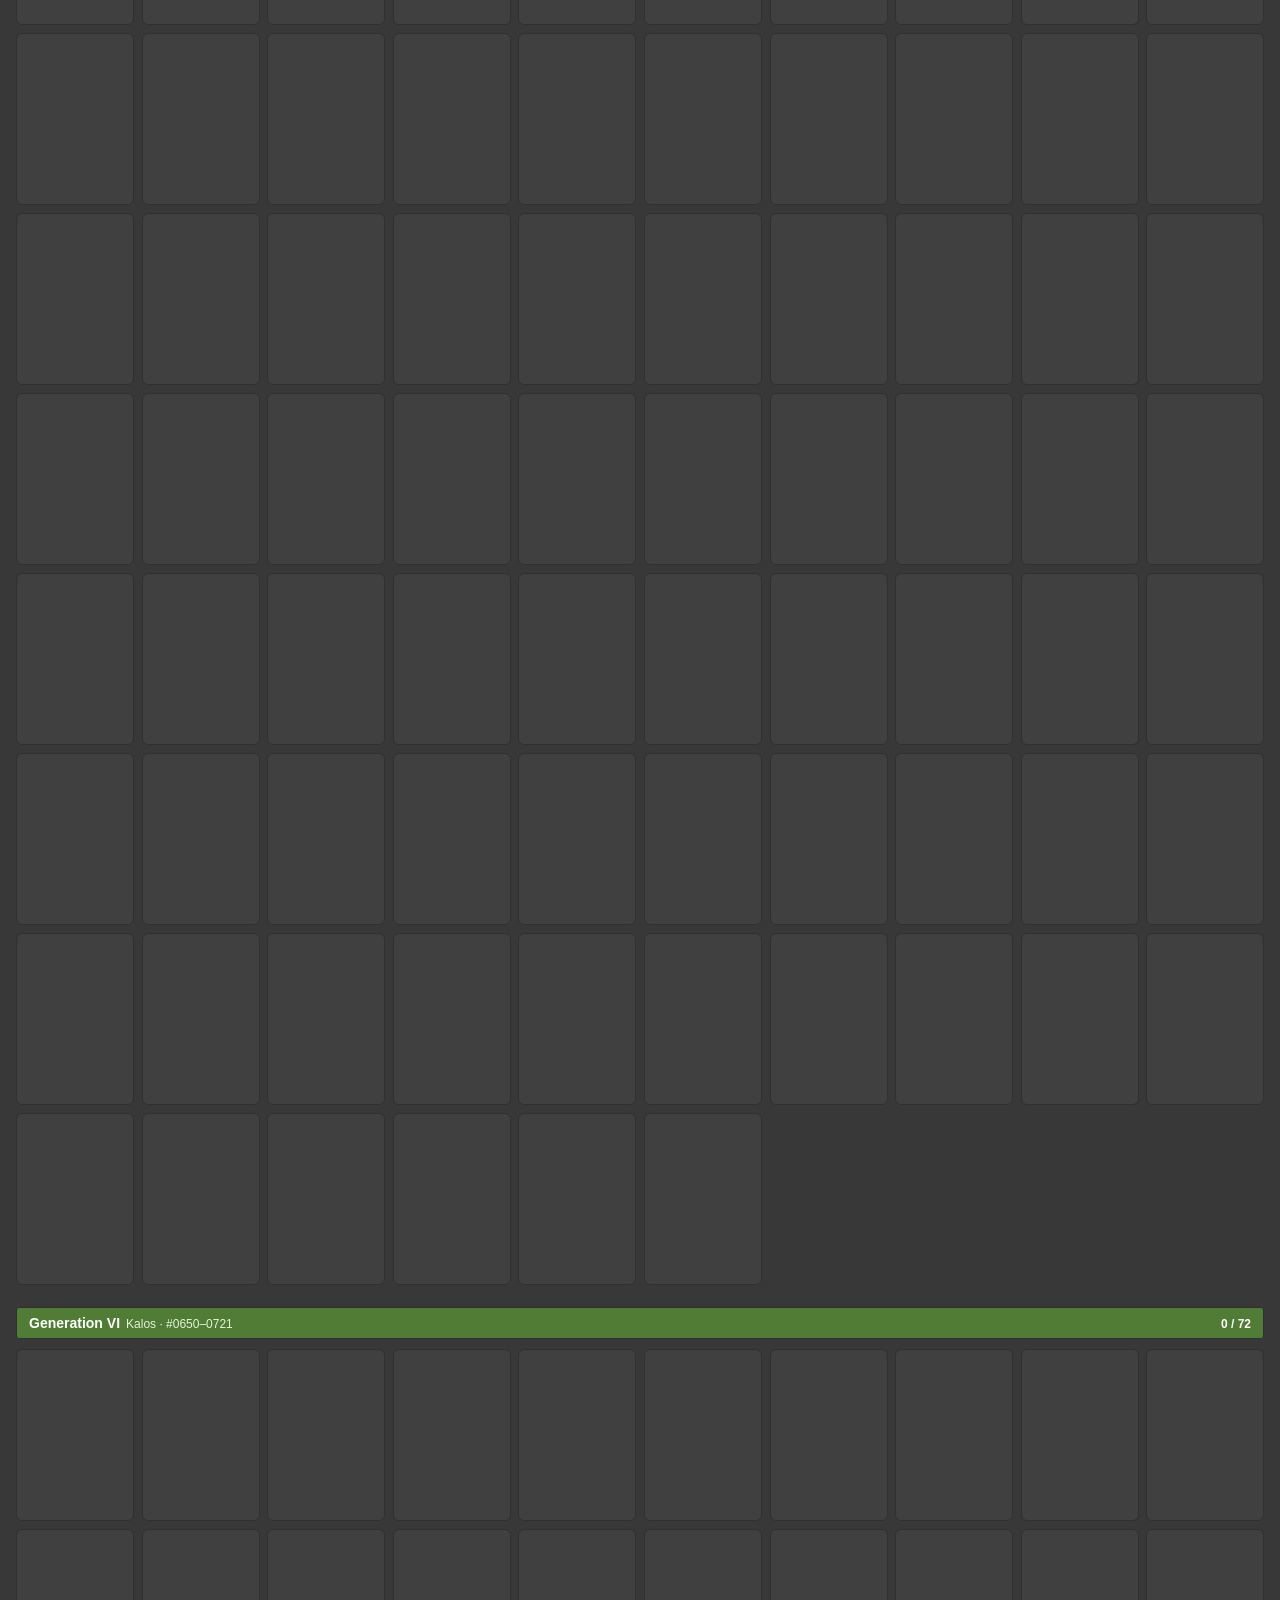
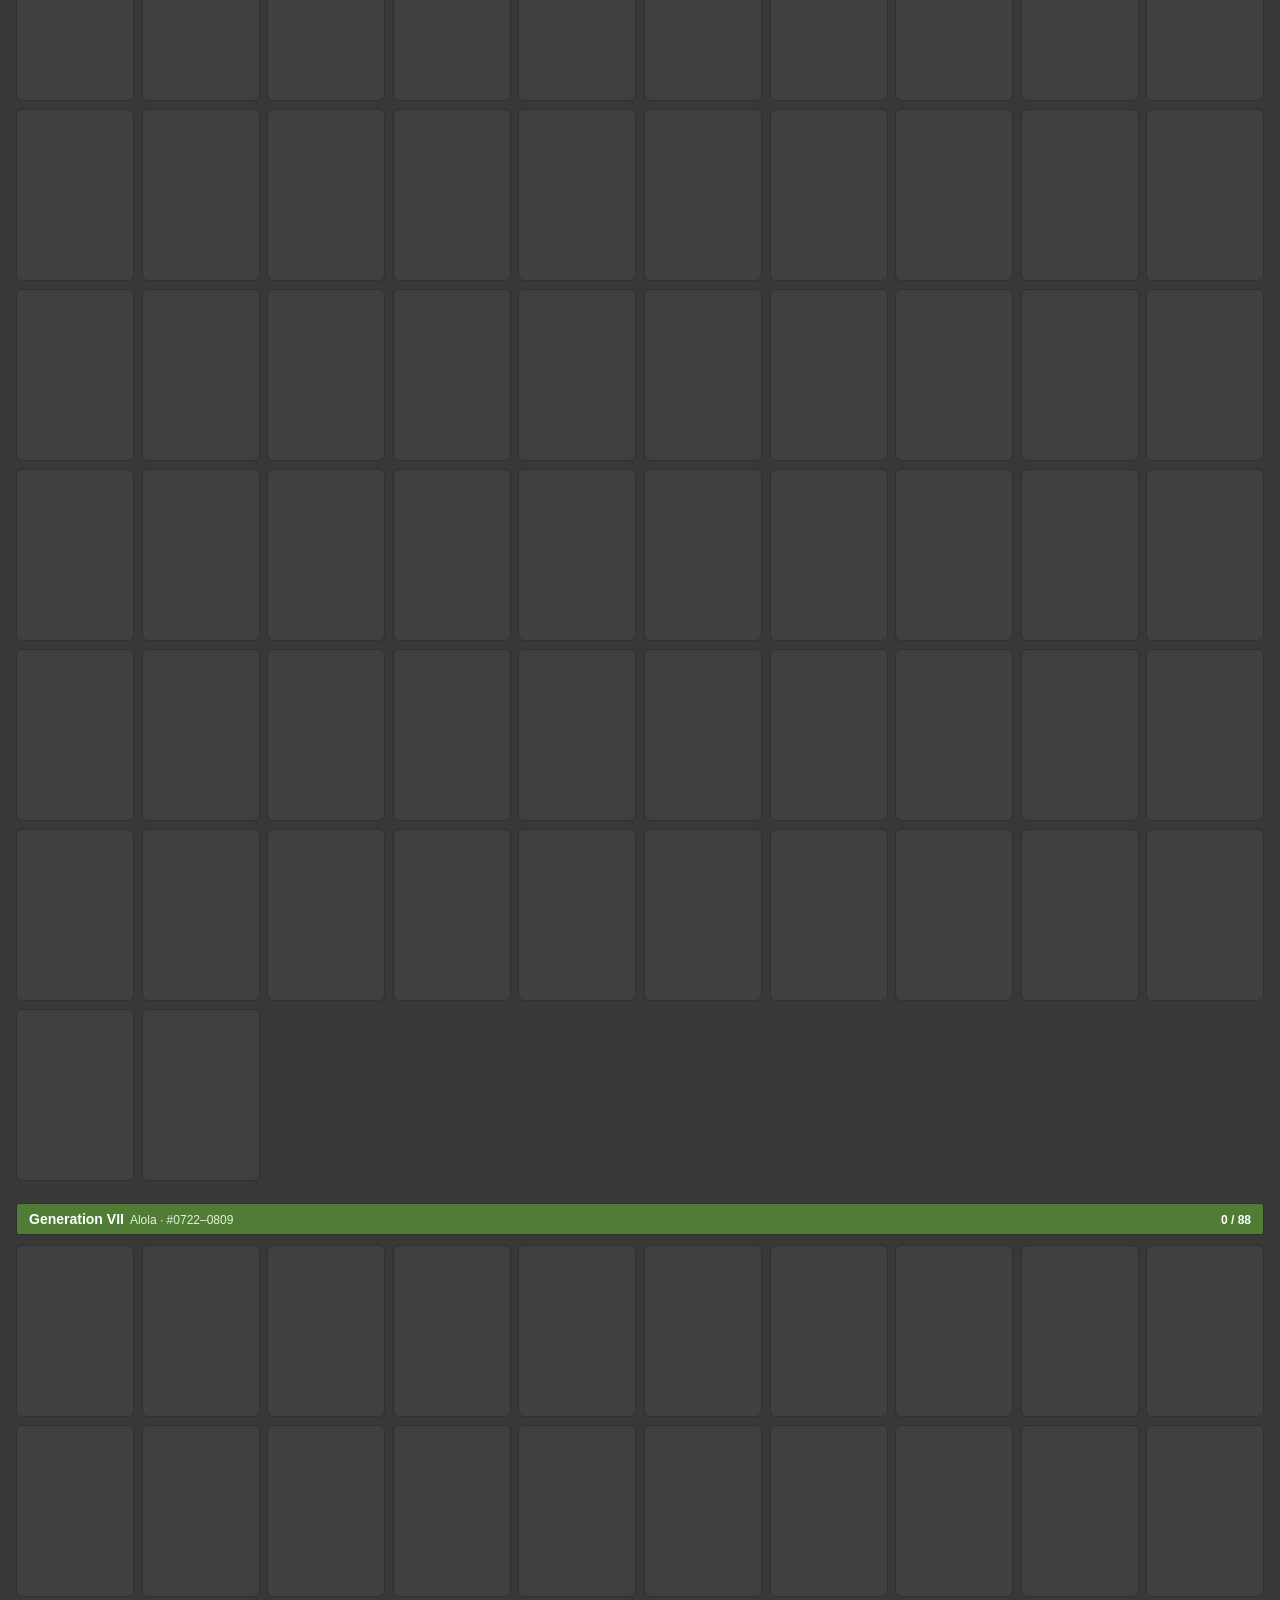
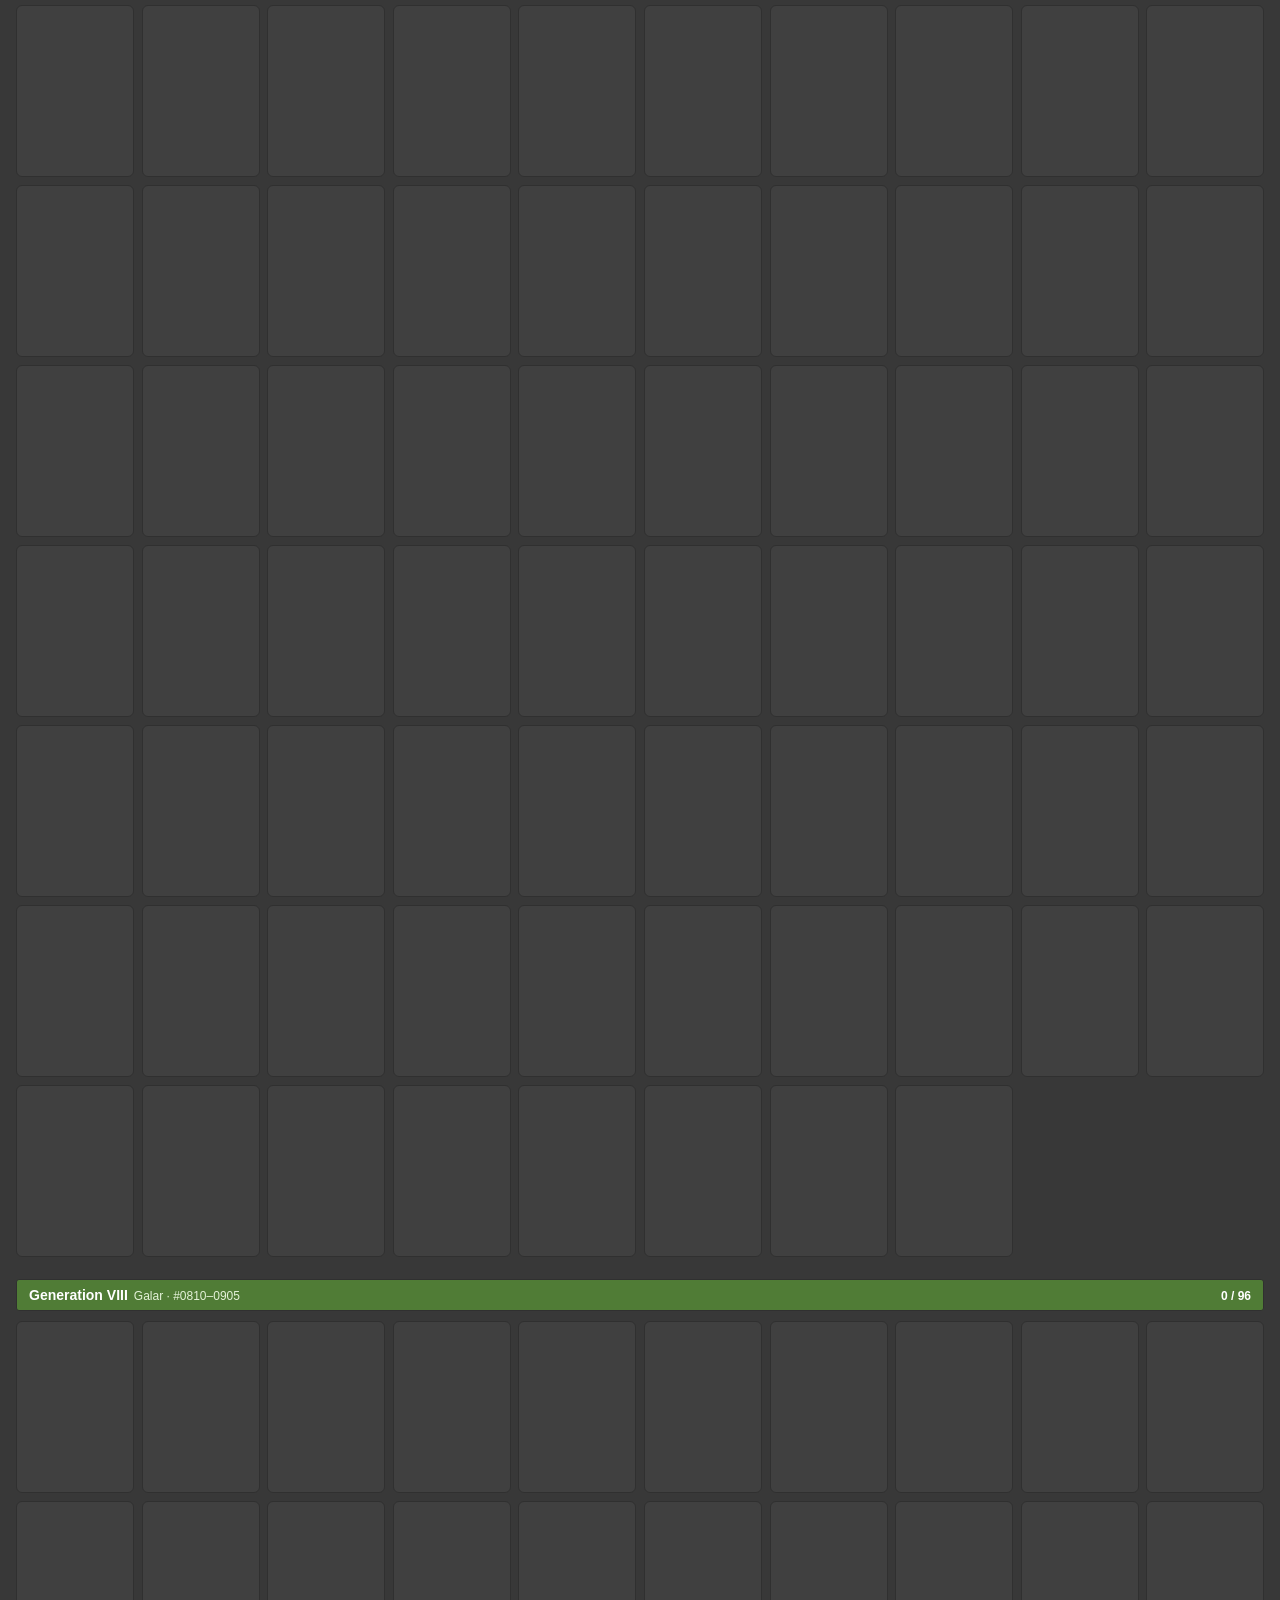
==== commit e0ae7bd0: "Show each game's icon in the game picker and game page header 33 of the 38 games use their home-menu" ====
--- a/index.html
+++ b/index.html
@@ -574,7 +574,18 @@
   body.in-games #main, body.in-games #empty, body.in-games footer,
   body.in-games header .gens, body.in-games header .progress,
   body.in-games header .controls > :not(.menu):not(.shiny-btn) { display: none !important; }
-  body.in-games header .controls { justify-content: flex-end; }
+  /* on the game pages the header is just the title, centred and larger, with ✨ and ☰ on the right */
+  body.in-games header > .wrap { position: relative; }
+  body.in-games header .top { justify-content: center; padding: 16px 0 14px; }
+  body.in-games h1 { font-size: 26px; }
+  body.in-games header .controls { position: absolute; top: 50%; right: max(var(--gutter), env(safe-area-inset-right));
+                                   transform: translateY(-50%); padding: 0; }
+  @media (max-width: 700px) {
+    /* phones: ✨ on the left and ☰ on the right, so the title can sit in the middle */
+    body.in-games header > .wrap { grid-template-columns: auto minmax(0, 1fr) auto; grid-template-areas: "shiny title menu"; }
+    body.in-games header .top { padding: 0; }
+    body.in-games h1 { justify-self: center; font-size: 20px; }
+  }
   .gv-bar { display: flex; align-items: center; gap: 12px; flex-wrap: wrap; margin-bottom: 14px; font-size: 12px; }
   .gv-back { display: inline-flex; align-items: center; gap: 6px; padding: 6px 12px; border-radius: 999px; background: var(--panel-hi);
              color: var(--text); text-decoration: none; font-weight: bold; }
@@ -594,6 +605,10 @@
   .gv-game:hover { background: var(--panel-hi); transform: translateY(-1px); }
   .gv-abbr { grid-row: span 2; display: grid; place-items: center; width: 44px; height: 44px; border-radius: 8px;
              background: var(--gc); color: var(--gi); font-weight: bold; font-size: 14px; box-shadow: inset 0 -3px 0 rgba(0,0,0,.25); }
+  /* the game's own icon (from the console's home menu) when there is one; the letters stay underneath as a fallback */
+  .gv-abbr.icon { position: relative; overflow: hidden; background: #222; box-shadow: 0 0 0 2px var(--gc); }
+  .gv-abbr.icon img { position: absolute; inset: 0; width: 100%; height: 100%; object-fit: cover; }
+  .gv-abbr.icon img.px { image-rendering: pixelated; }   /* the small DS / Game Boy icons stay crisp */
   .gv-name { font-weight: bold; }
   .gv-meta { font-size: 11px; color: var(--dim); }
   .gv-meta b { color: var(--gold); }
@@ -2042,6 +2057,34 @@
   return locLoading[id];
 }
 
+// Each game's icon from Bulbagarden Archives (Category:Game icons): the DS/3DS/Switch home-menu icons, and the
+// 3DS Virtual Console ones for the Game Boy games. The GBA games (Ruby ... LeafGreen) never had one: letters stay.
+const ICON_BASE = "https://archives.bulbagarden.net/media/upload/";
+const GAME_ICON = {
+  red: "8/87/Red_VC_icon.png", blue: "9/90/Blue_VC_icon.png", yellow: "4/44/Yellow_VC_icon.png",
+  gold: "1/13/Gold_VC_icon.png", silver: "c/c1/Silver_VC_icon.png", crystal: "6/64/Crystal_VC_icon.png",
+  diamond: "5/5c/Diamond_icon.png", pearl: "f/fb/Pearl_icon.png", platinum: "4/49/Platinum_icon.png",
+  heartgold: "c/c9/HeartGold_Icon.png", soulsilver: "2/2e/SoulSilver_Icon.png",
+  black: "e/e4/Black_Icon.png", white: "4/4e/White_Icon.png", "black-2": "b/b0/Black_2_Icon.png", "white-2": "1/17/White_2_Icon.png",
+  x: "4/43/X_icon.png", y: "2/2f/Y_icon.png", "omega-ruby": "0/0f/Omega_Ruby_icon.png", "alpha-sapphire": "3/3b/Alpha_Sapphire_icon.png",
+  sun: "d/d5/Sun_icon.png", moon: "e/ed/Moon_icon.png", "ultra-sun": "b/b5/Ultra_Sun_icon.png", "ultra-moon": "e/e9/Ultra_Moon_icon.png",
+  "lets-go-pikachu": "thumb/c/c2/Let%27s_Go_Pikachu_Icon.jpg/120px-Let%27s_Go_Pikachu_Icon.jpg",
+  "lets-go-eevee": "thumb/8/83/Let%27s_Go_Eevee_Icon.jpg/120px-Let%27s_Go_Eevee_Icon.jpg",
+  sword: "thumb/a/ac/Sword_Icon.jpg/120px-Sword_Icon.jpg", shield: "thumb/f/f1/Shield_Icon.jpg/120px-Shield_Icon.jpg",
+  "brilliant-diamond": "thumb/2/2f/Brilliant_Diamond_Icon.jpg/120px-Brilliant_Diamond_Icon.jpg",
+  "shining-pearl": "thumb/3/3b/Shining_Pearl_Icon.jpg/120px-Shining_Pearl_Icon.jpg",
+  "legends-arceus": "thumb/7/70/Legends_Arceus_Icon.jpg/120px-Legends_Arceus_Icon.jpg",
+  scarlet: "thumb/f/f3/Scarlet_Icon.jpg/120px-Scarlet_Icon.jpg", violet: "thumb/5/53/Violet_Icon.jpg/120px-Violet_Icon.jpg",
+  "legends-za": "thumb/b/be/Legends_Z-A_Icon.jpg/120px-Legends_Z-A_Icon.jpg",
+};
+// the coloured letters, with the icon on top (it removes itself if it can't load)
+function gameBadge(id, abbr, ink) {
+  const icon = GAME_ICON[id];
+  return `<span class="gv-abbr${icon ? " icon" : ""}" style="--gi:${ink}">${esc(abbr)}` +
+    (icon ? `<img src="${ICON_BASE}${icon}" alt="" class="${icon.endsWith(".png") ? "px" : ""}" referrerpolicy="no-referrer" ` +
+            `onerror="this.parentNode.classList.remove('icon');this.remove()">` : "") + `</span>`;
+}
+
 function gvBar(crumbs) {
   return `<div class="gv-bar"><a class="gv-back" href="#">← Dex</a><nav class="gv-crumbs" aria-label="You are here">` +
     crumbs.map(([label, href], i) => i ? `<span>${href ? `<a href="${href}">${esc(label)}</a>` : esc(label)}</span>`
@@ -2055,7 +2098,7 @@
     GAMES.map(([gen, list]) => `<section class="gv-gen"><h3>Generation ${gen}</h3><div class="gv-games">` +
       list.map(([id, abbr, name, color, ink]) => {
         const all = catchableIn(id), miss = all.filter(e => !caught.has(e.id)).length;
-        return `<a class="gv-game" href="#game/${id}" style="--gc:${color};--gi:${ink || "#fff"}"><span class="gv-abbr">${abbr}</span>` +
+        return `<a class="gv-game" href="#game/${id}" style="--gc:${color};--gi:${ink || "#fff"}">${gameBadge(id, abbr, ink || "#fff")}` +
                `<span class="gv-name">${esc(name)}</span><span class="gv-meta">${all.length} catchable · <b>${miss}</b> missing</span></a>`;
       }).join("") + `</div></section>`).join("");
 }
@@ -2125,7 +2168,7 @@
   const focusE = focus && byId.get(focus);
 
   gameView.innerHTML = gvBar([["Games", "#games"], [g.name, `#game/${id}`], [place.region], [place.name]]) +
-    `<div class="gv-head"><span class="gv-abbr" style="--gi:${g.ink}">${esc(g.abbr)}</span><div><h2>${esc(g.name)}</h2>` +
+    `<div class="gv-head">${gameBadge(id, g.abbr, g.ink)}<div><h2>${esc(g.name)}</h2>` +
     `<span class="gv-meta">${data.places.length} places · ${all.length} catchable · <b>${miss}</b> missing in your ${dexName()}</span></div>` +
     `<label class="toggle"><input type="checkbox" id="gvMissing"${gv.onlyMissing ? " checked" : ""}> Only missing</label></div>` +
     (focusE ? `<div class="gv-focus">Showing where <b>${esc(focusE.label)}</b> is: ${focusPlaces.length} place${focusPlaces.length === 1 ? "" : "s"} in ${esc(g.name)}` +
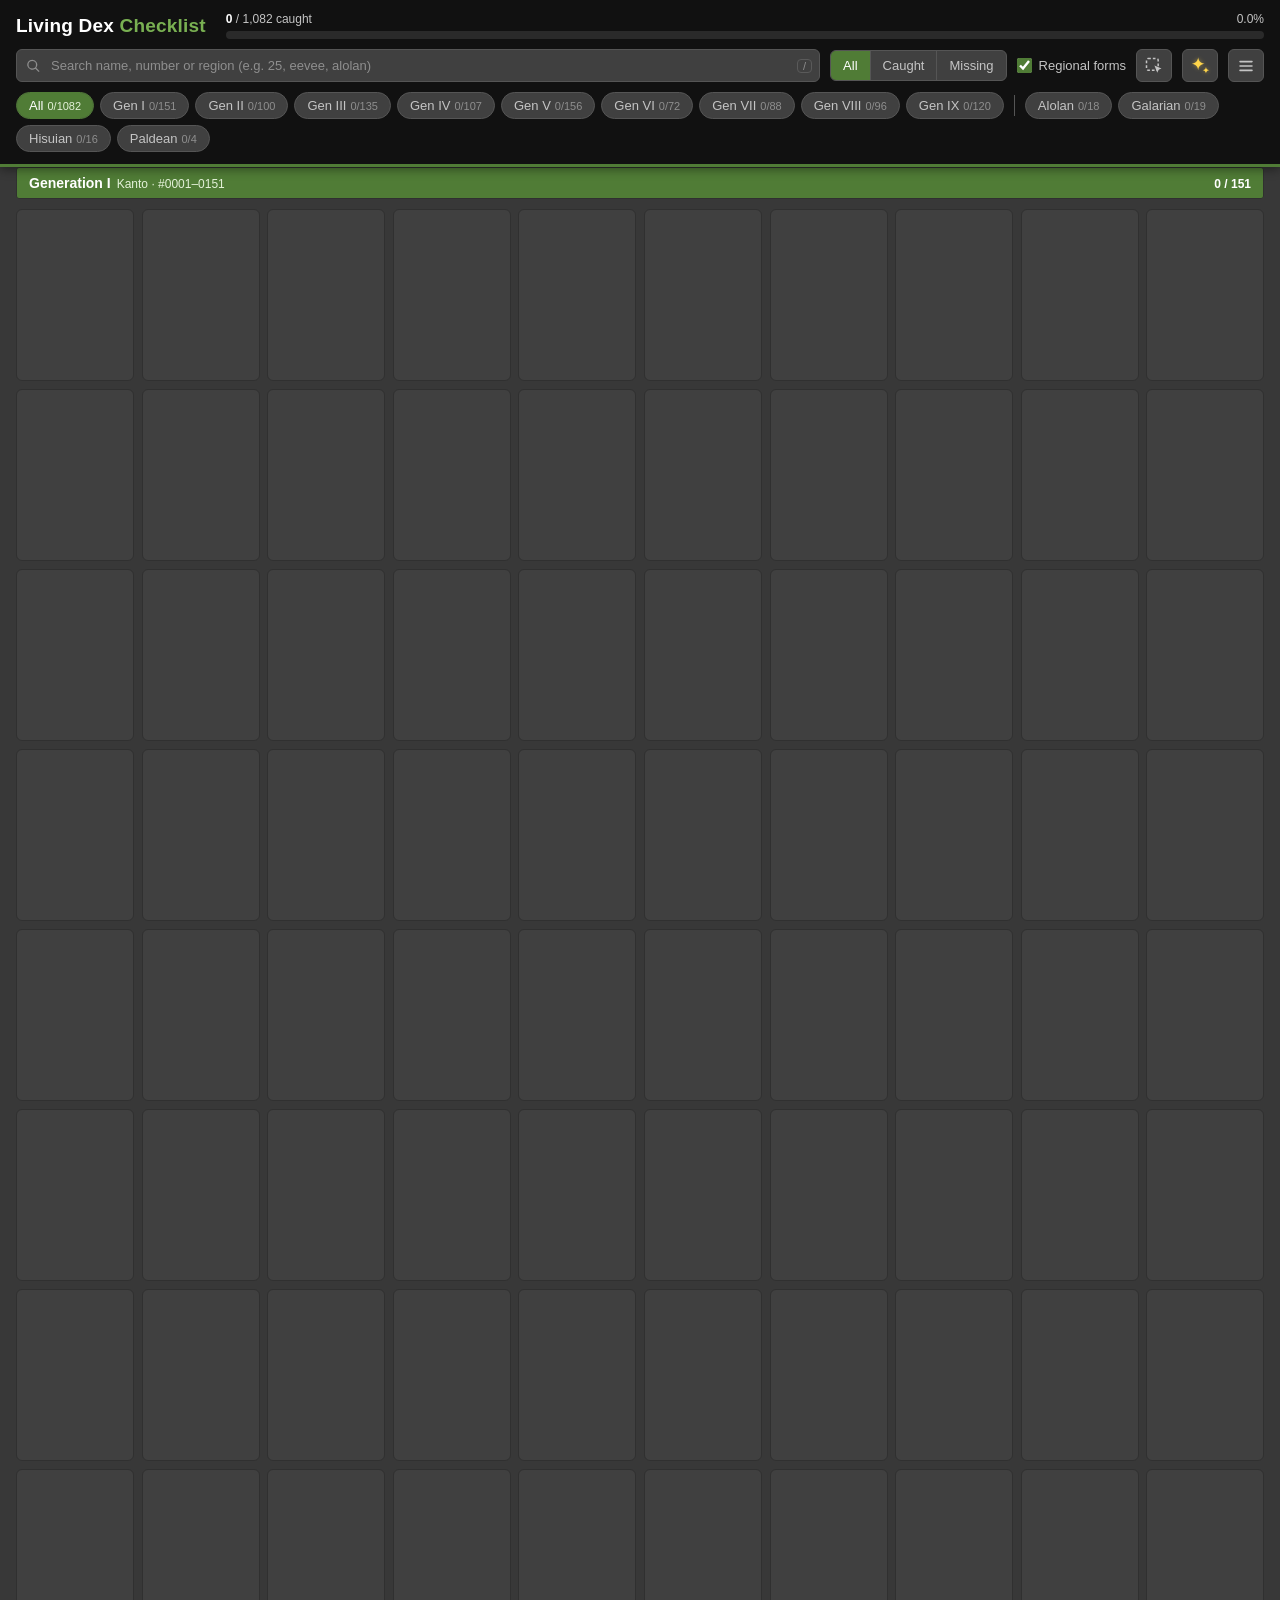
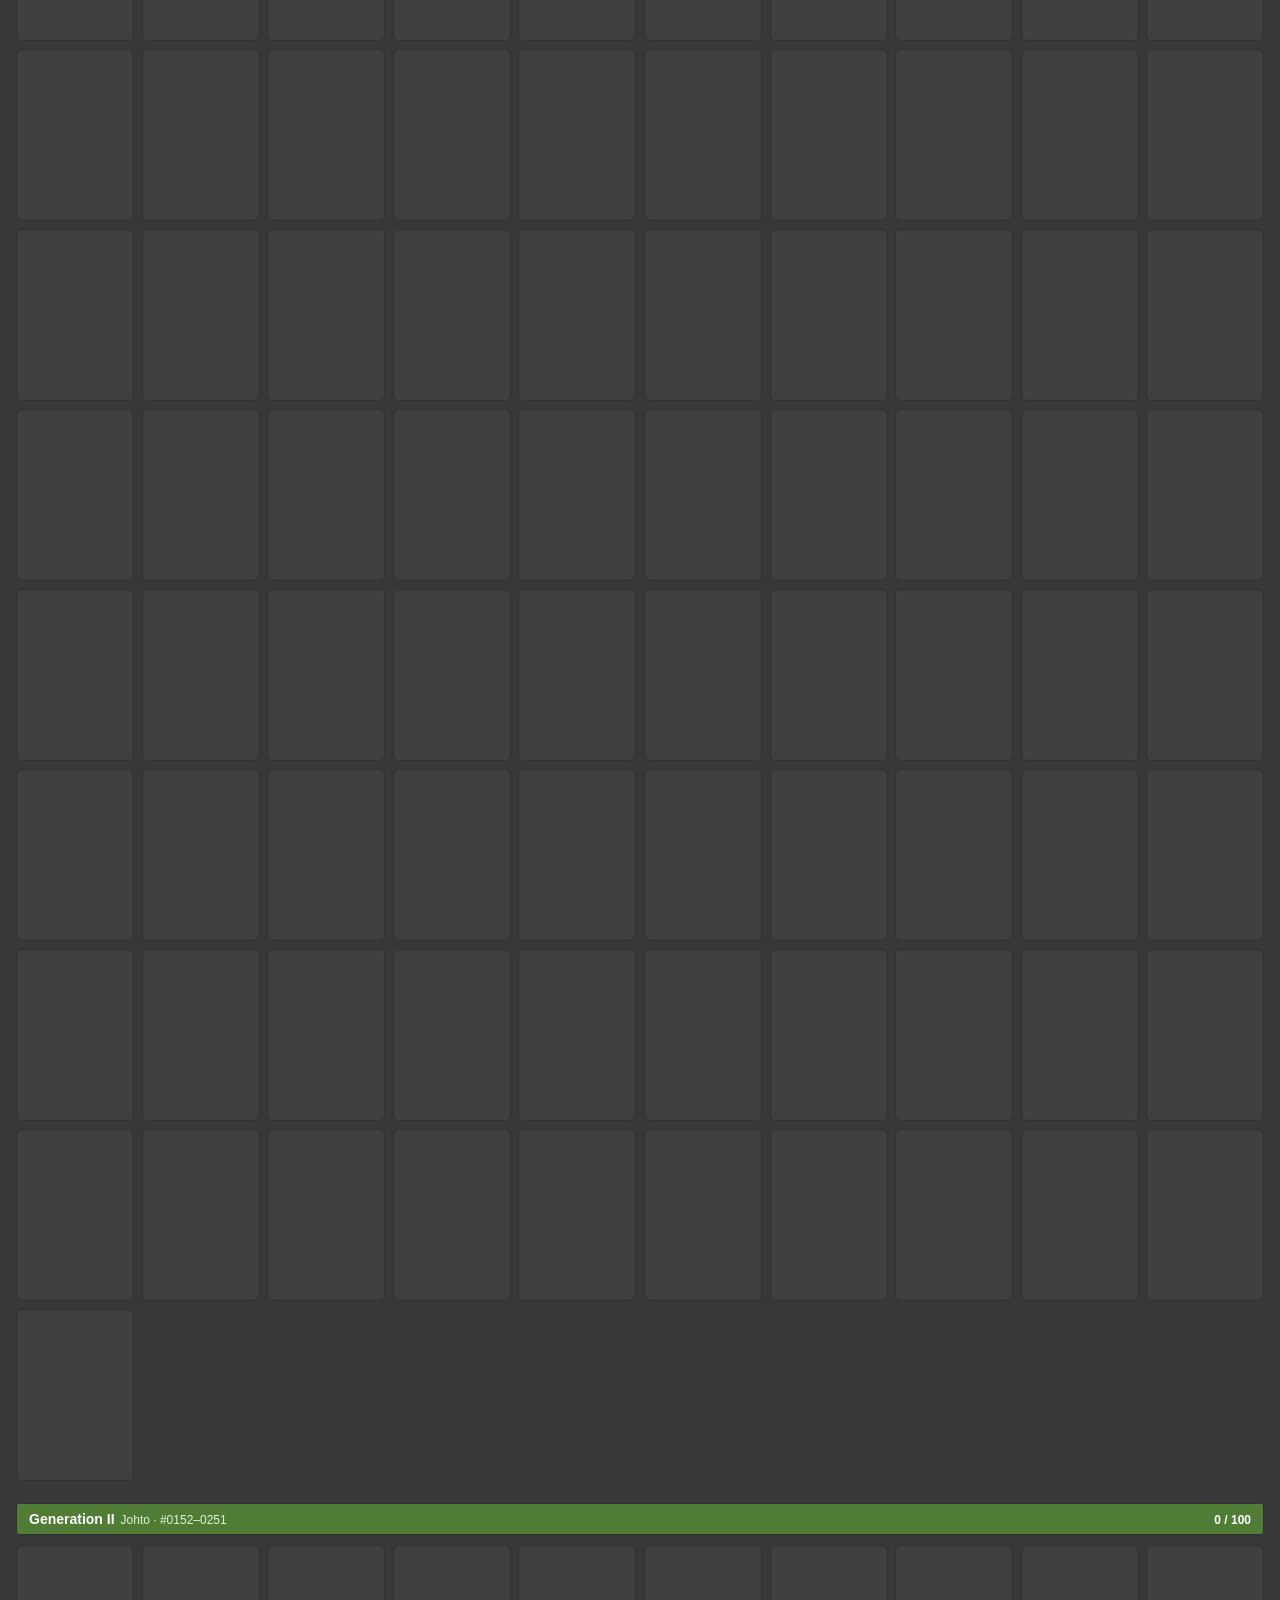
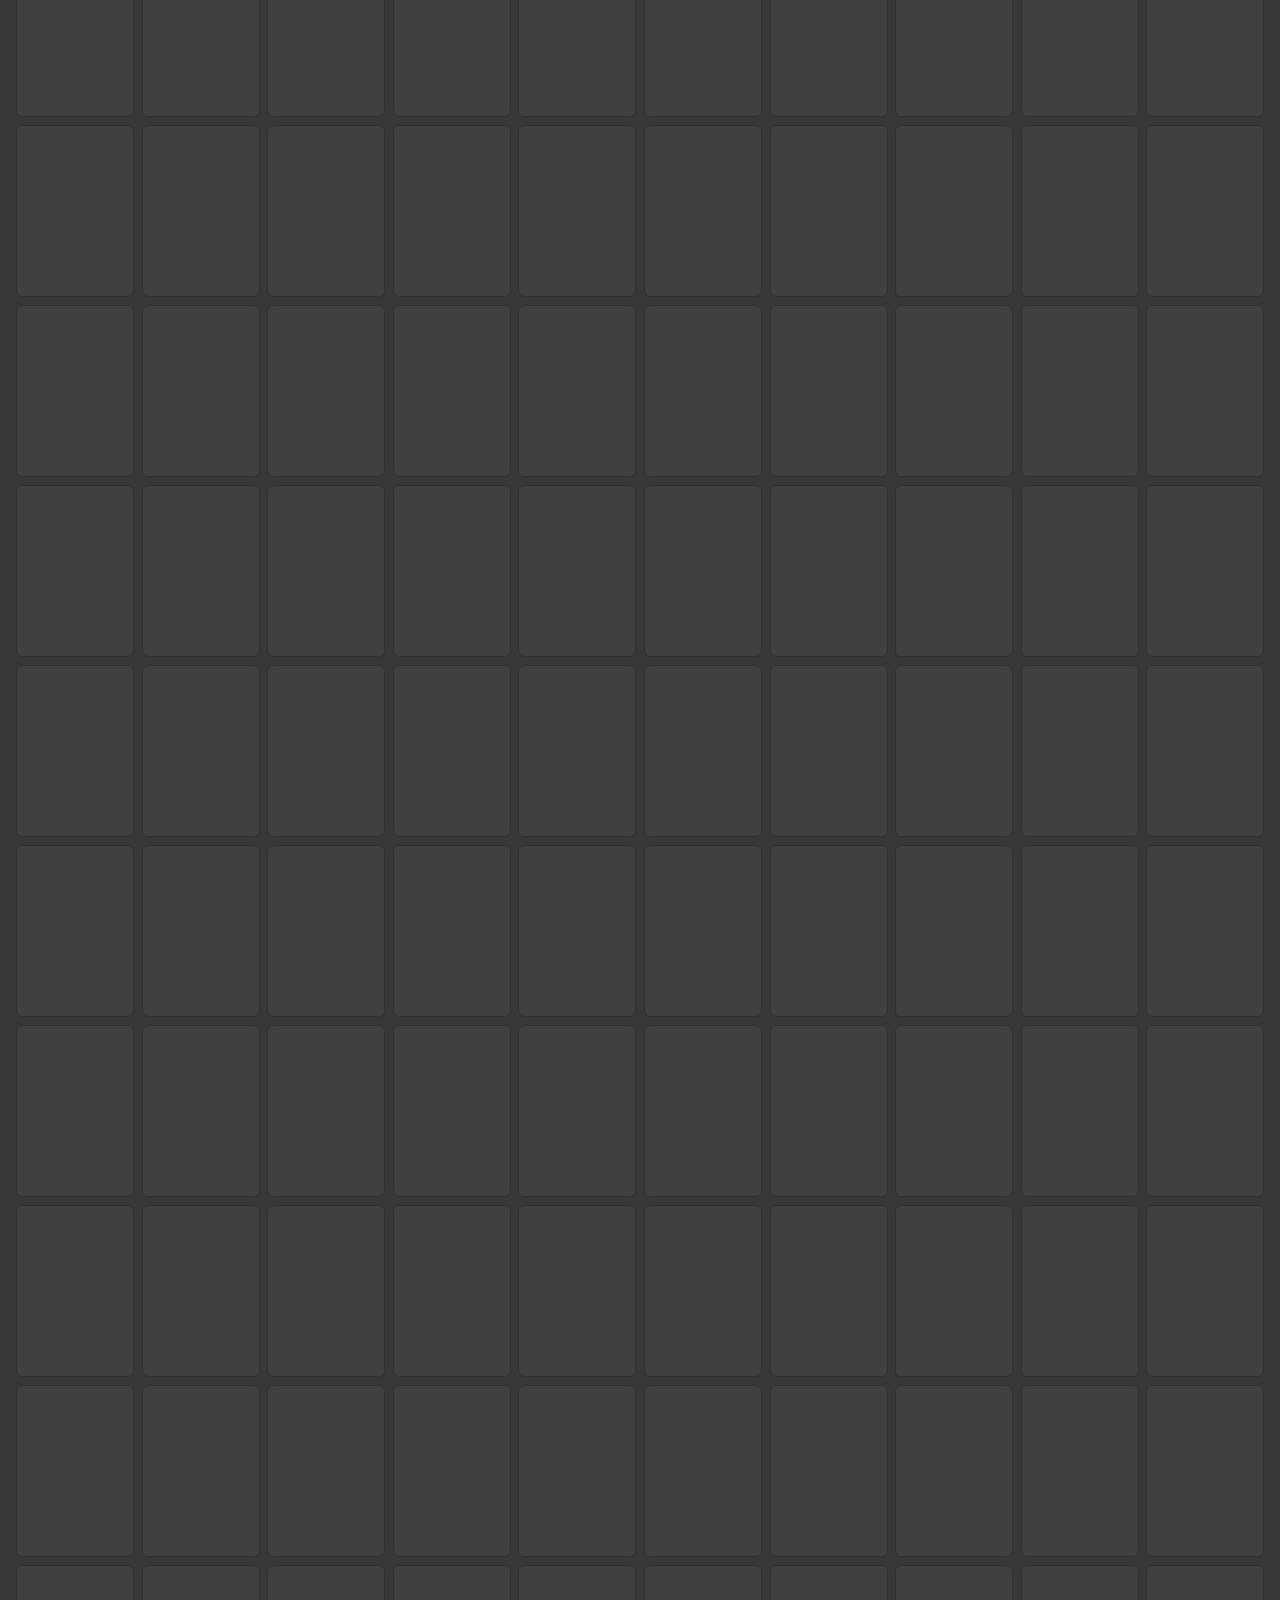
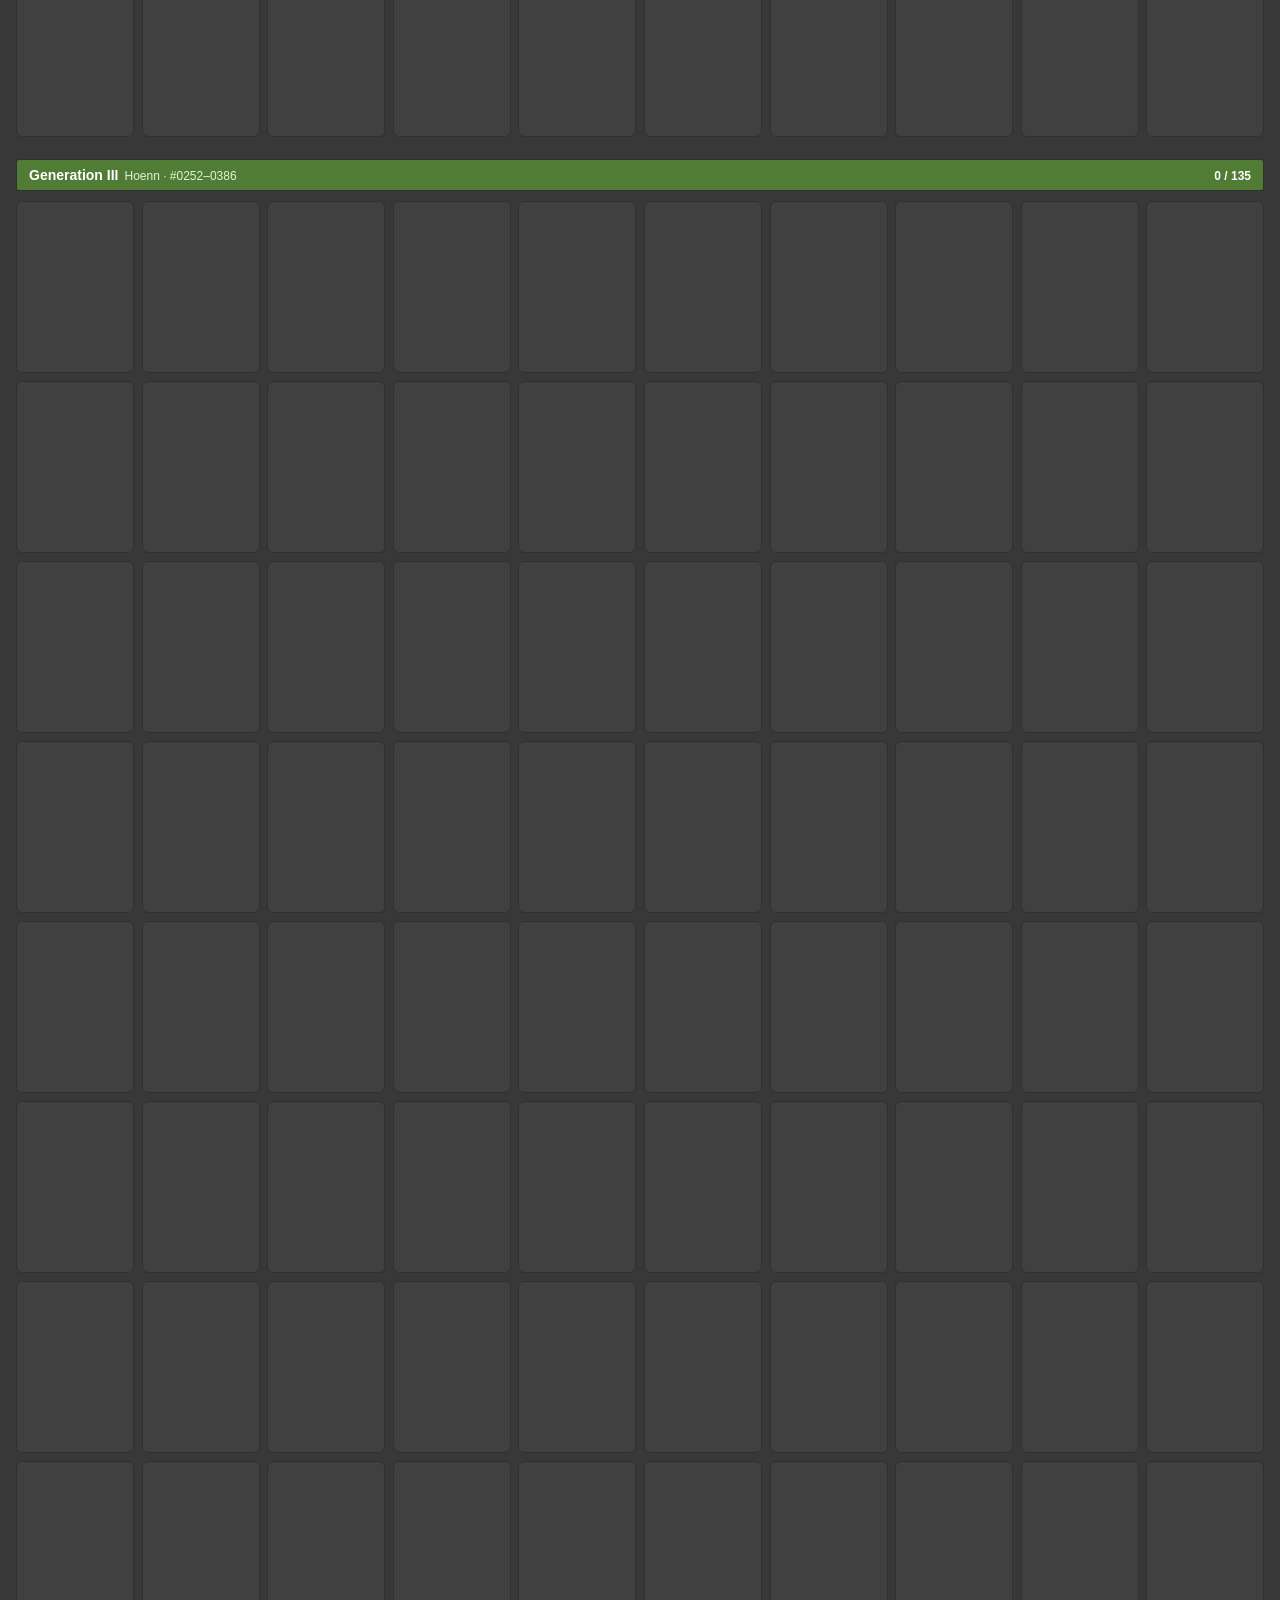
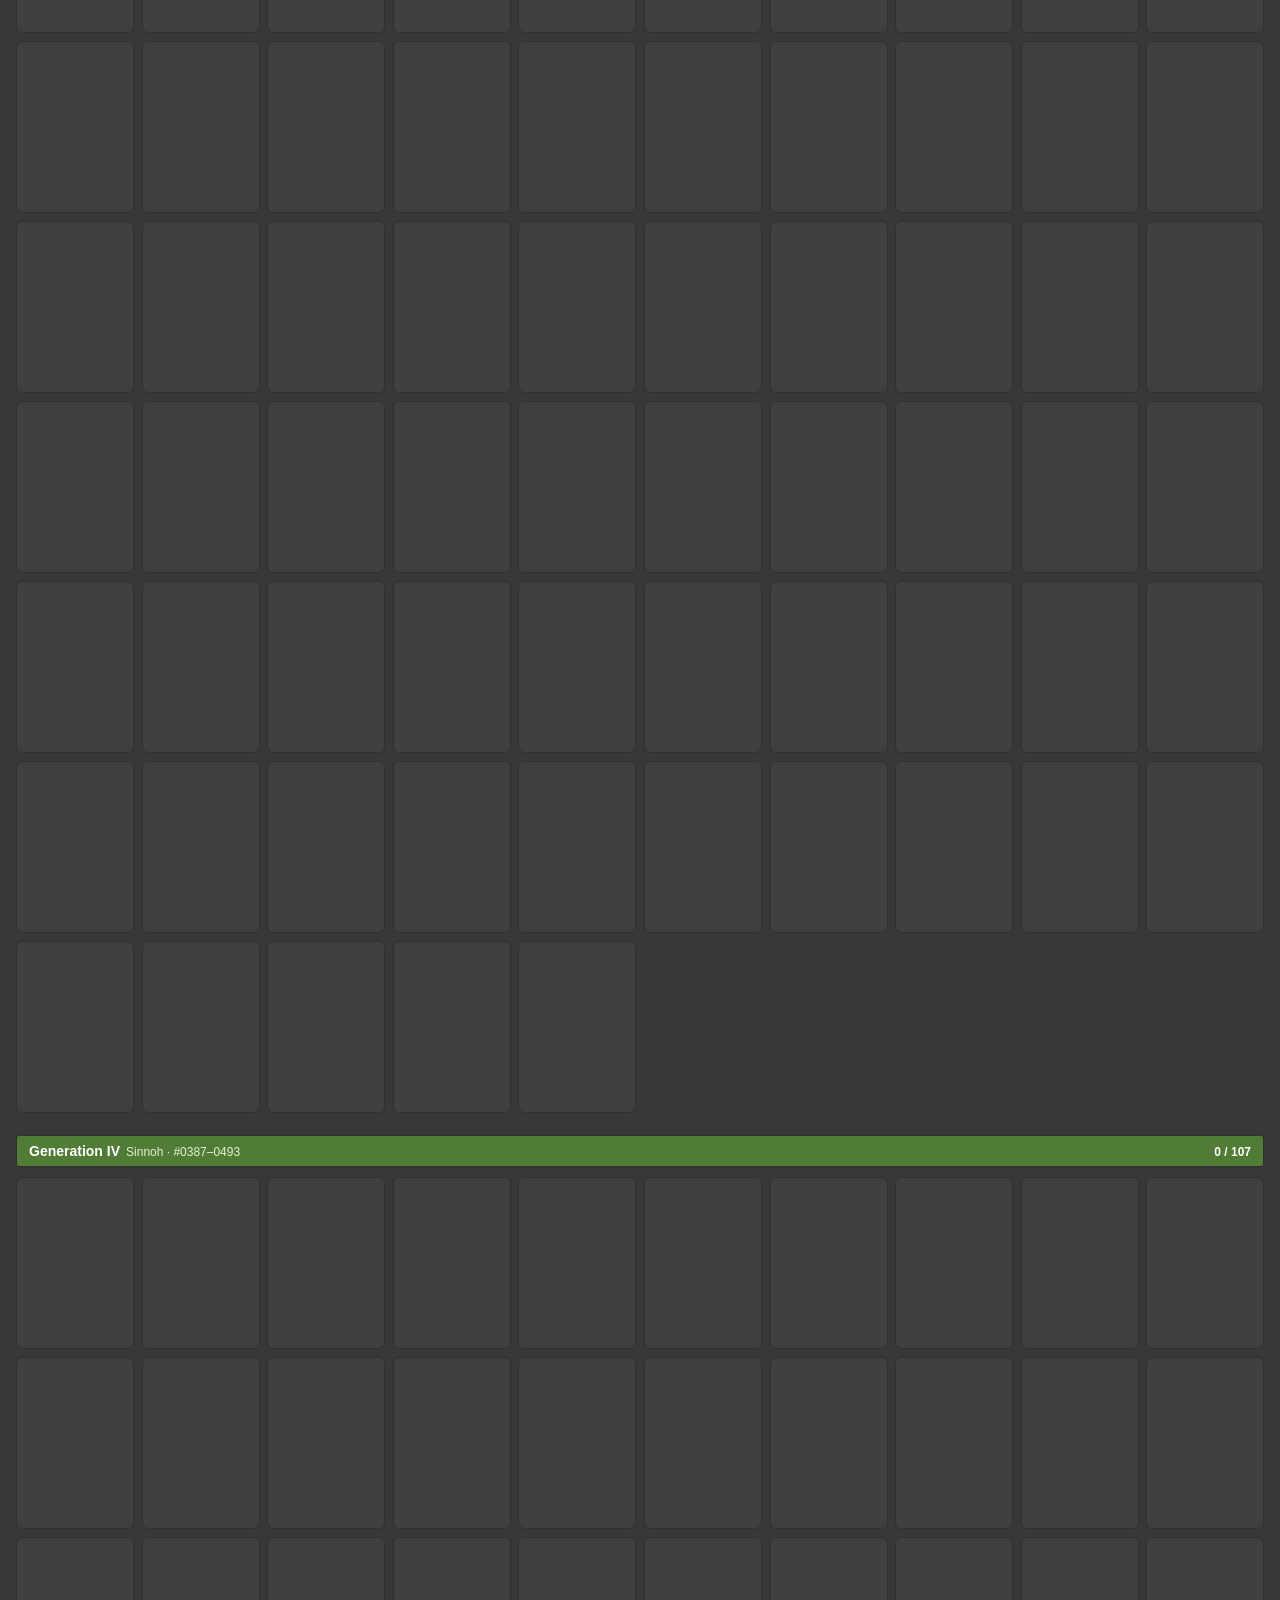
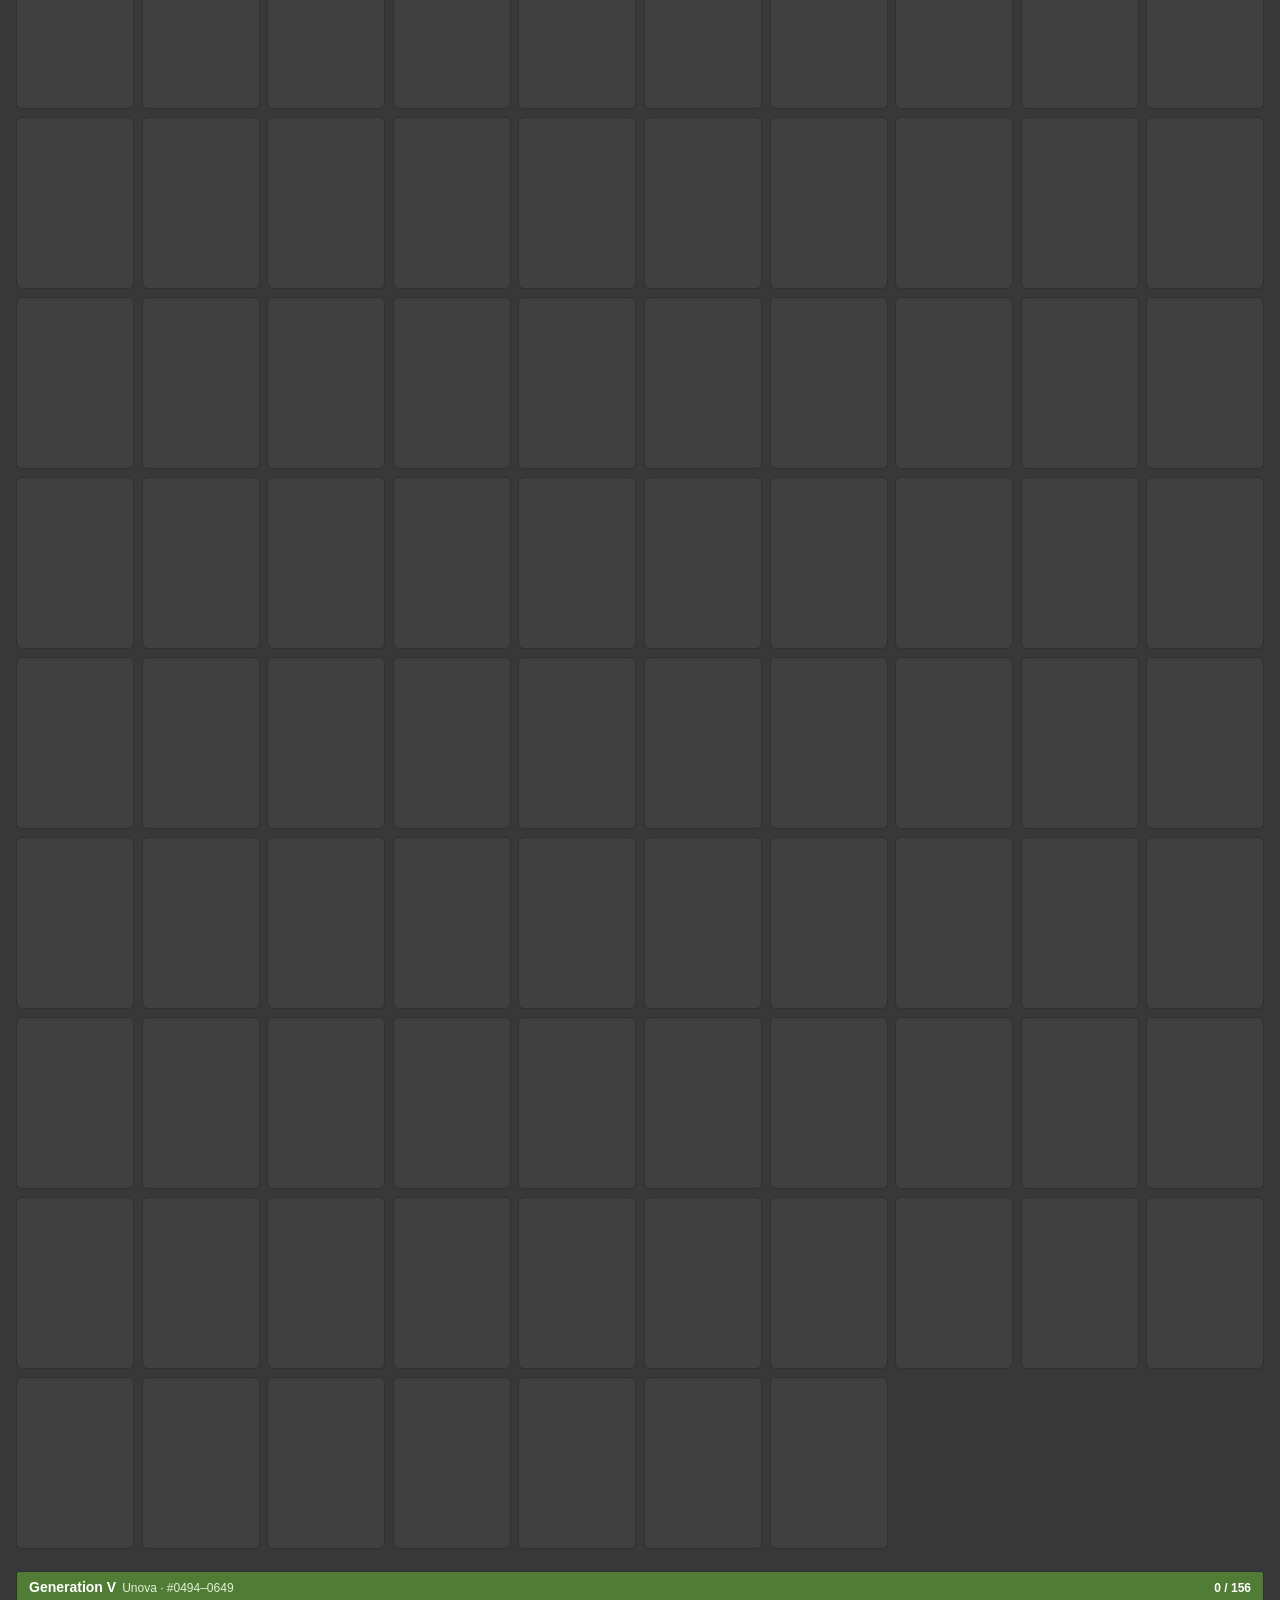
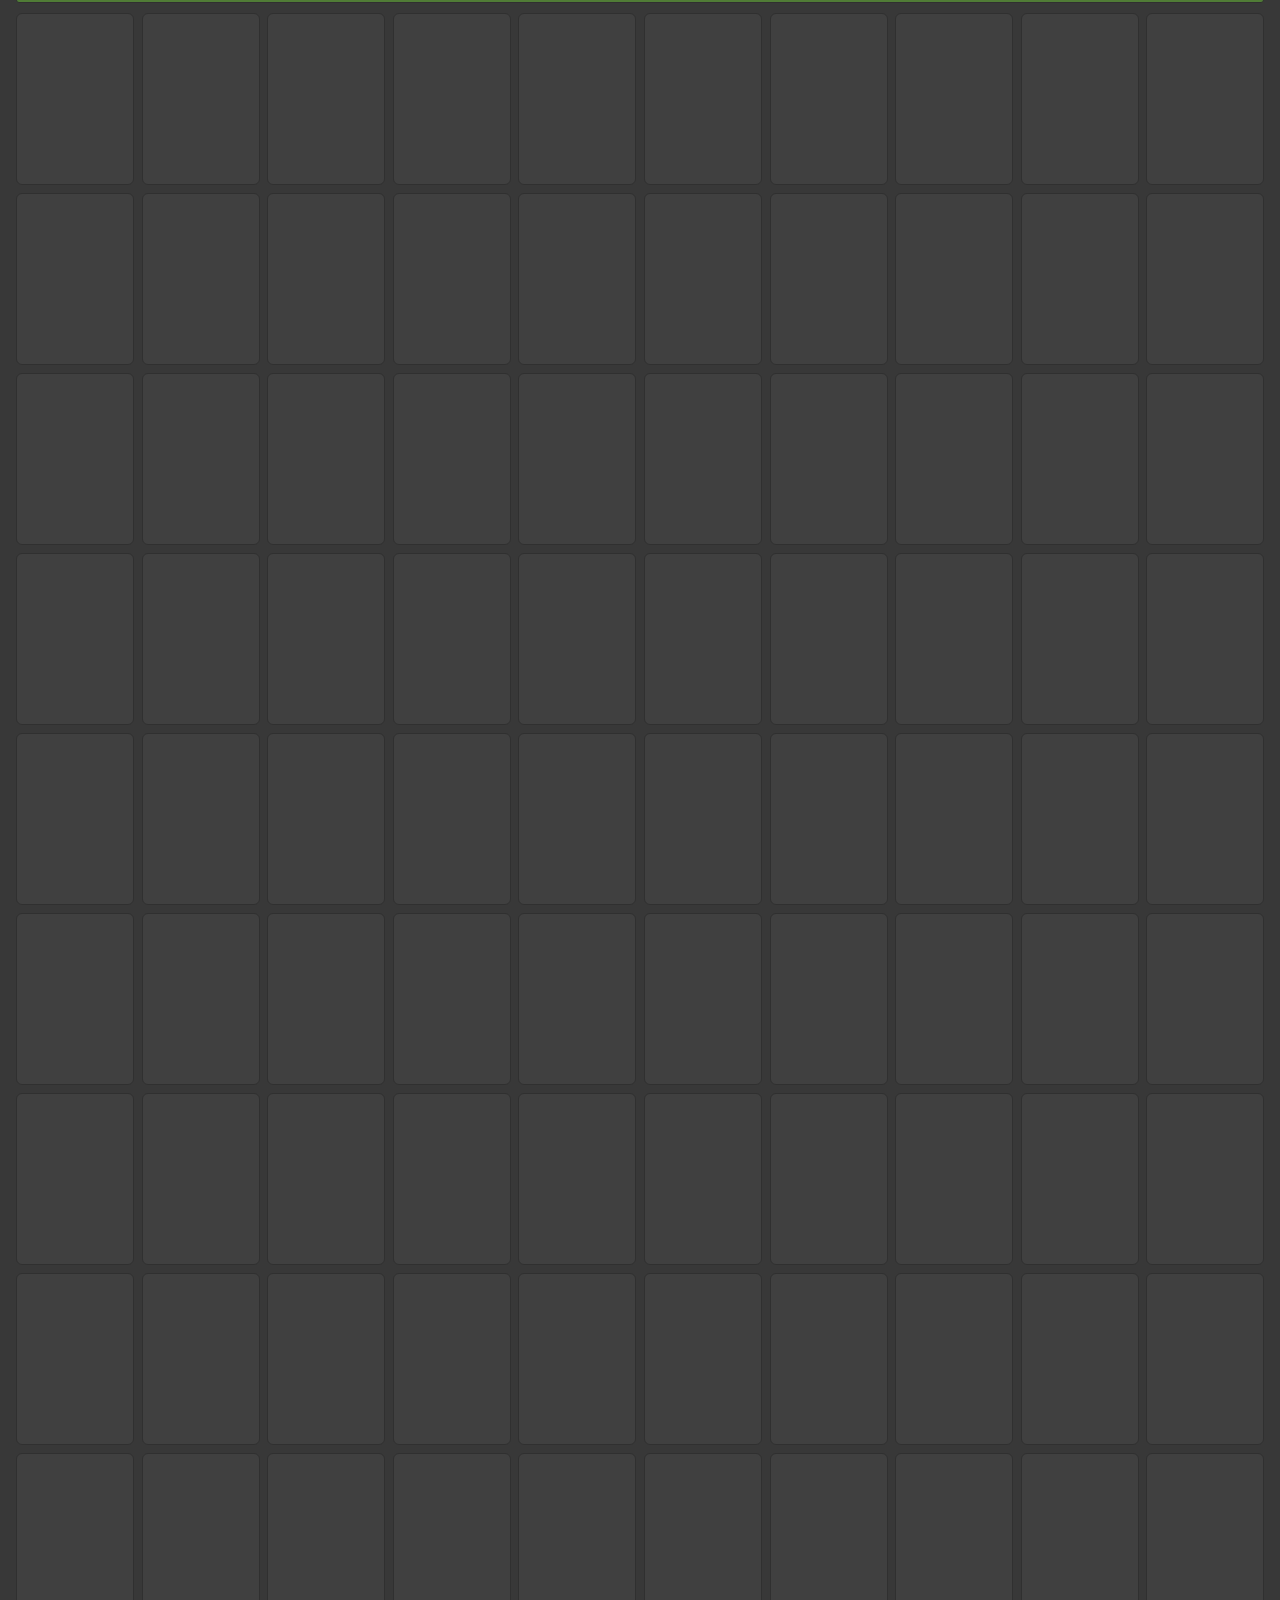
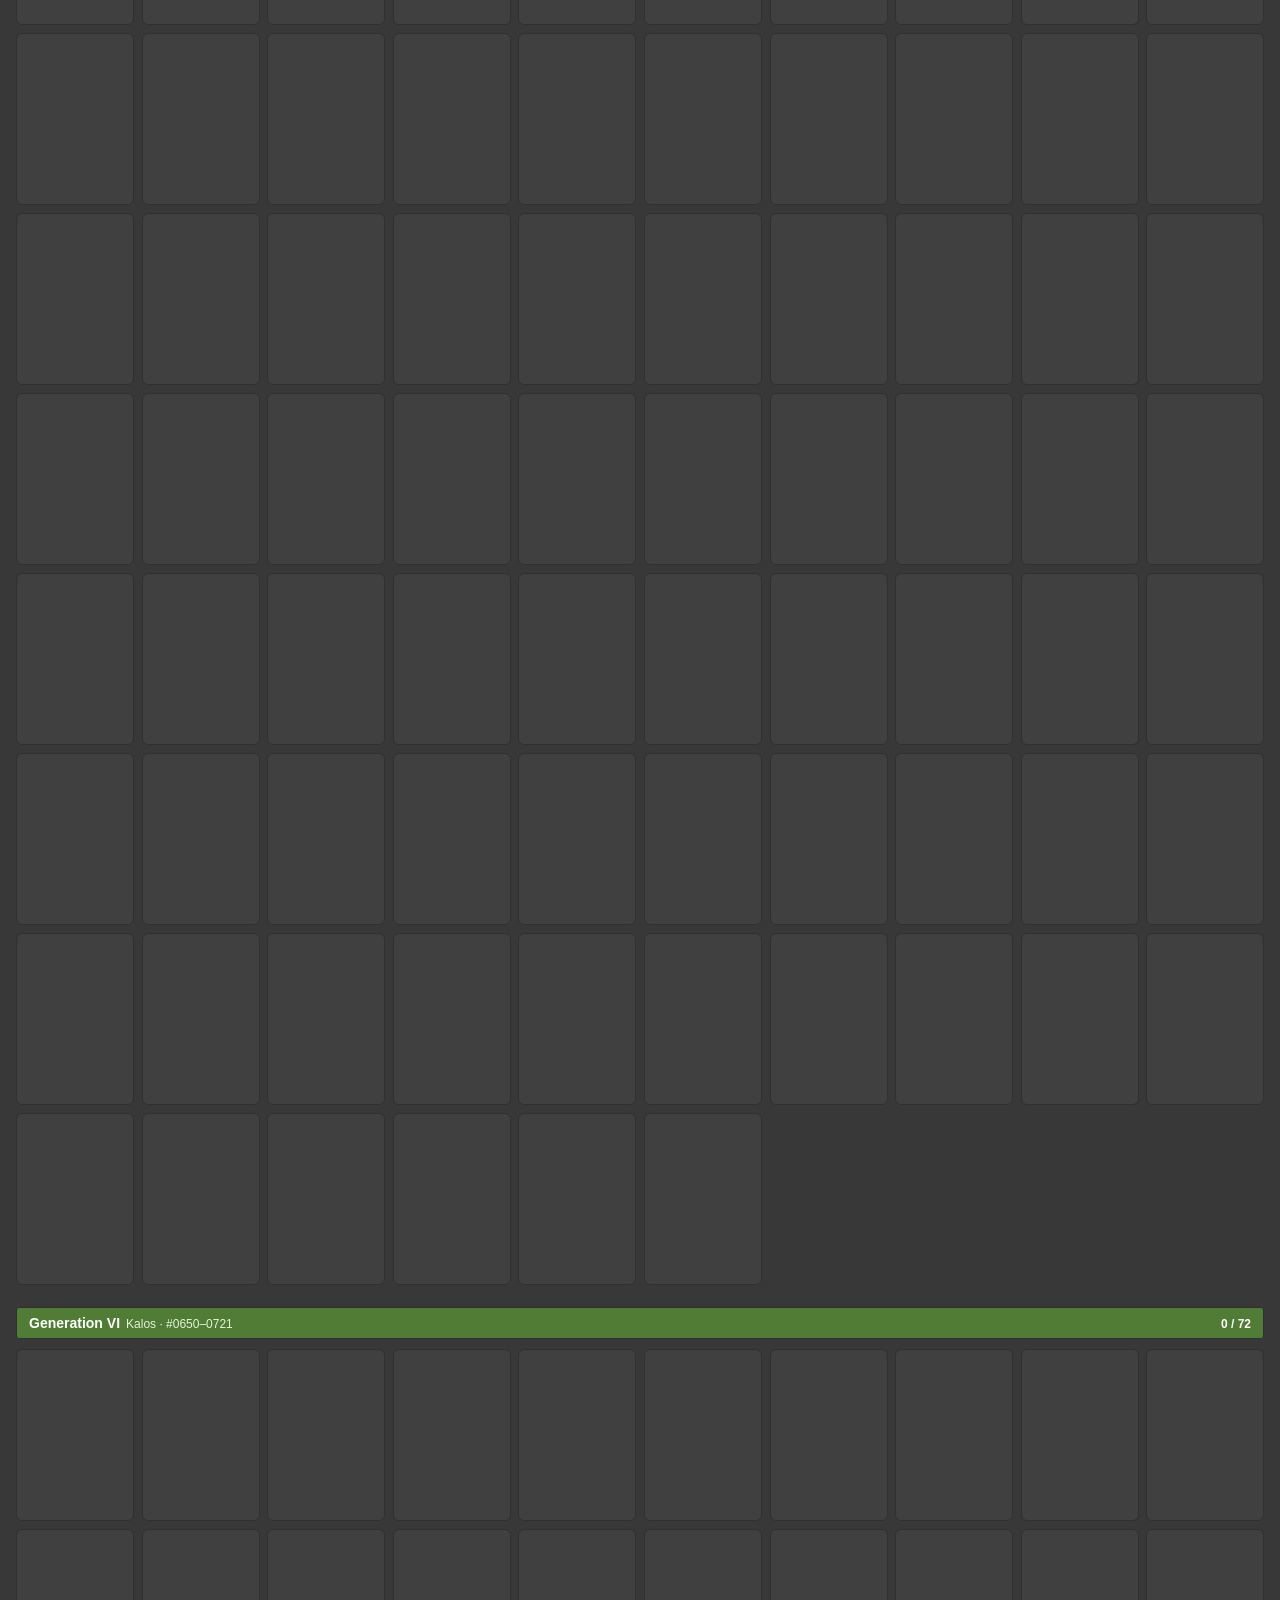
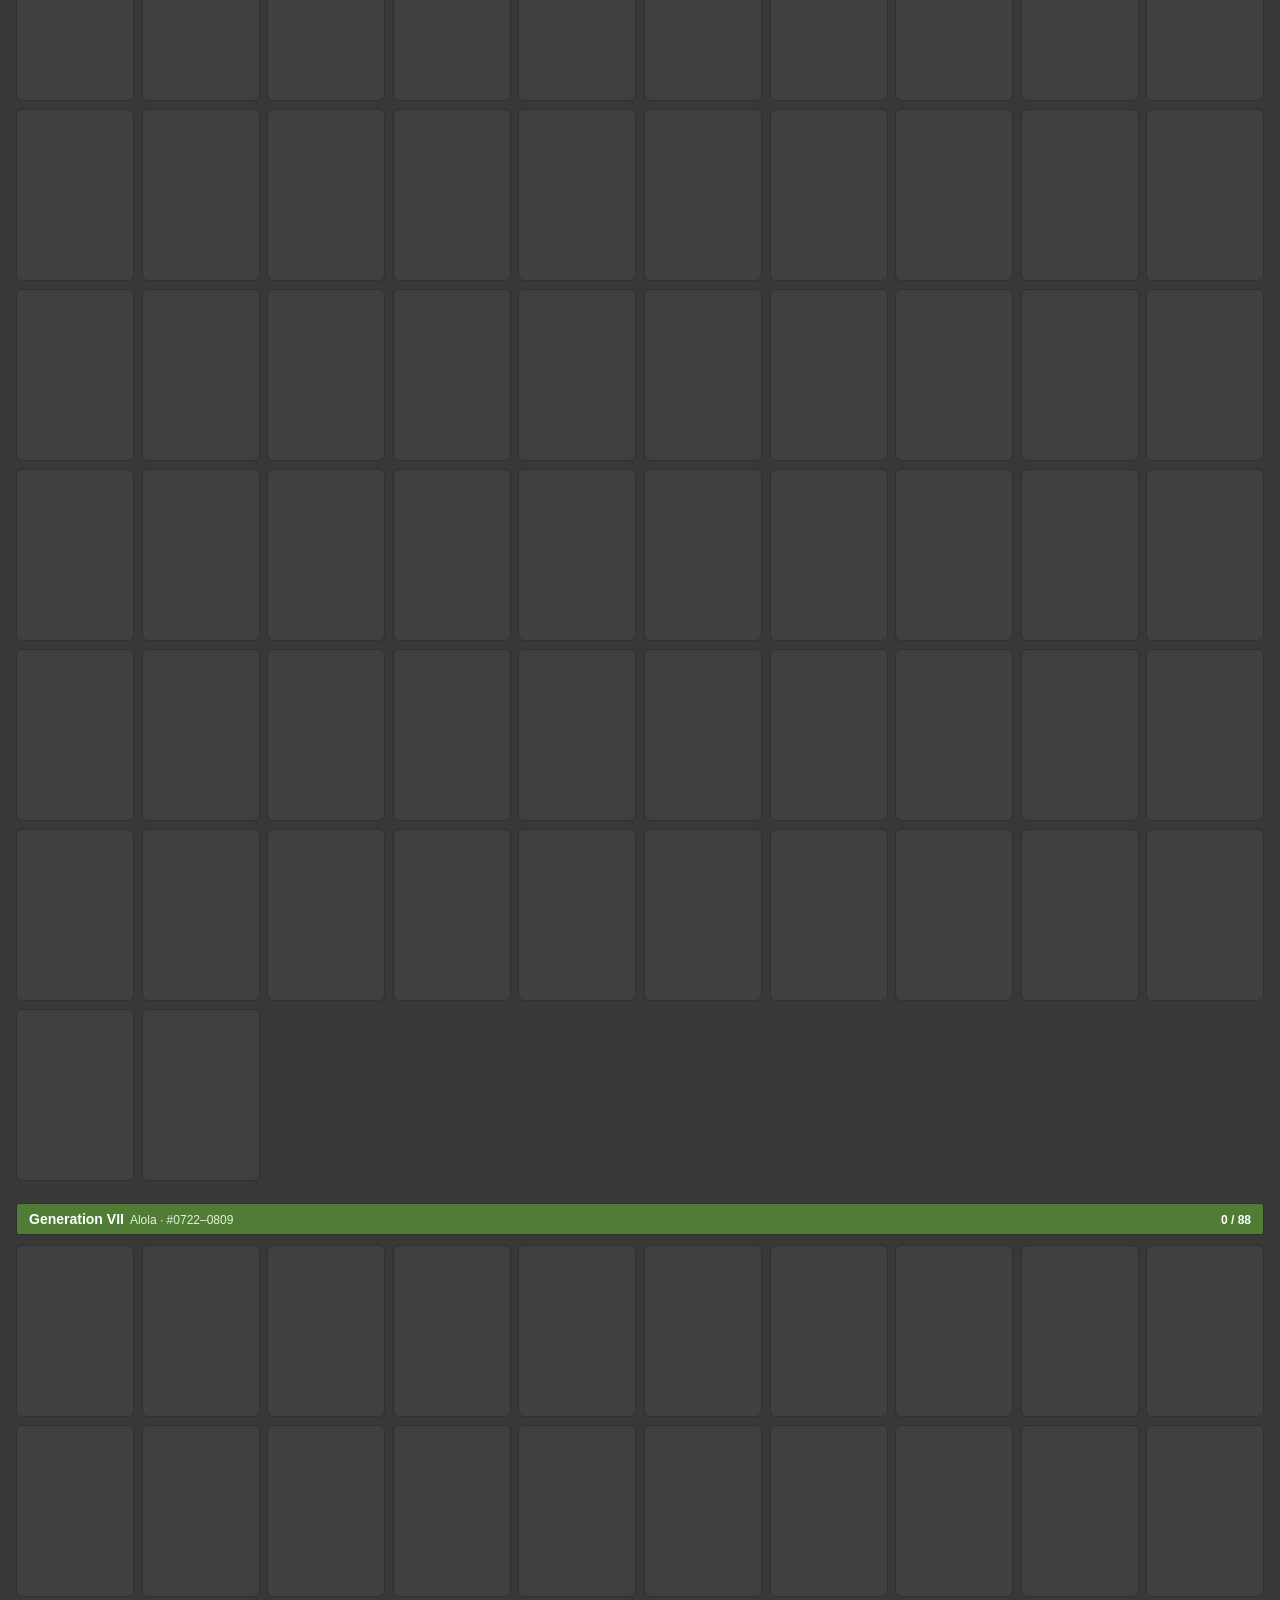
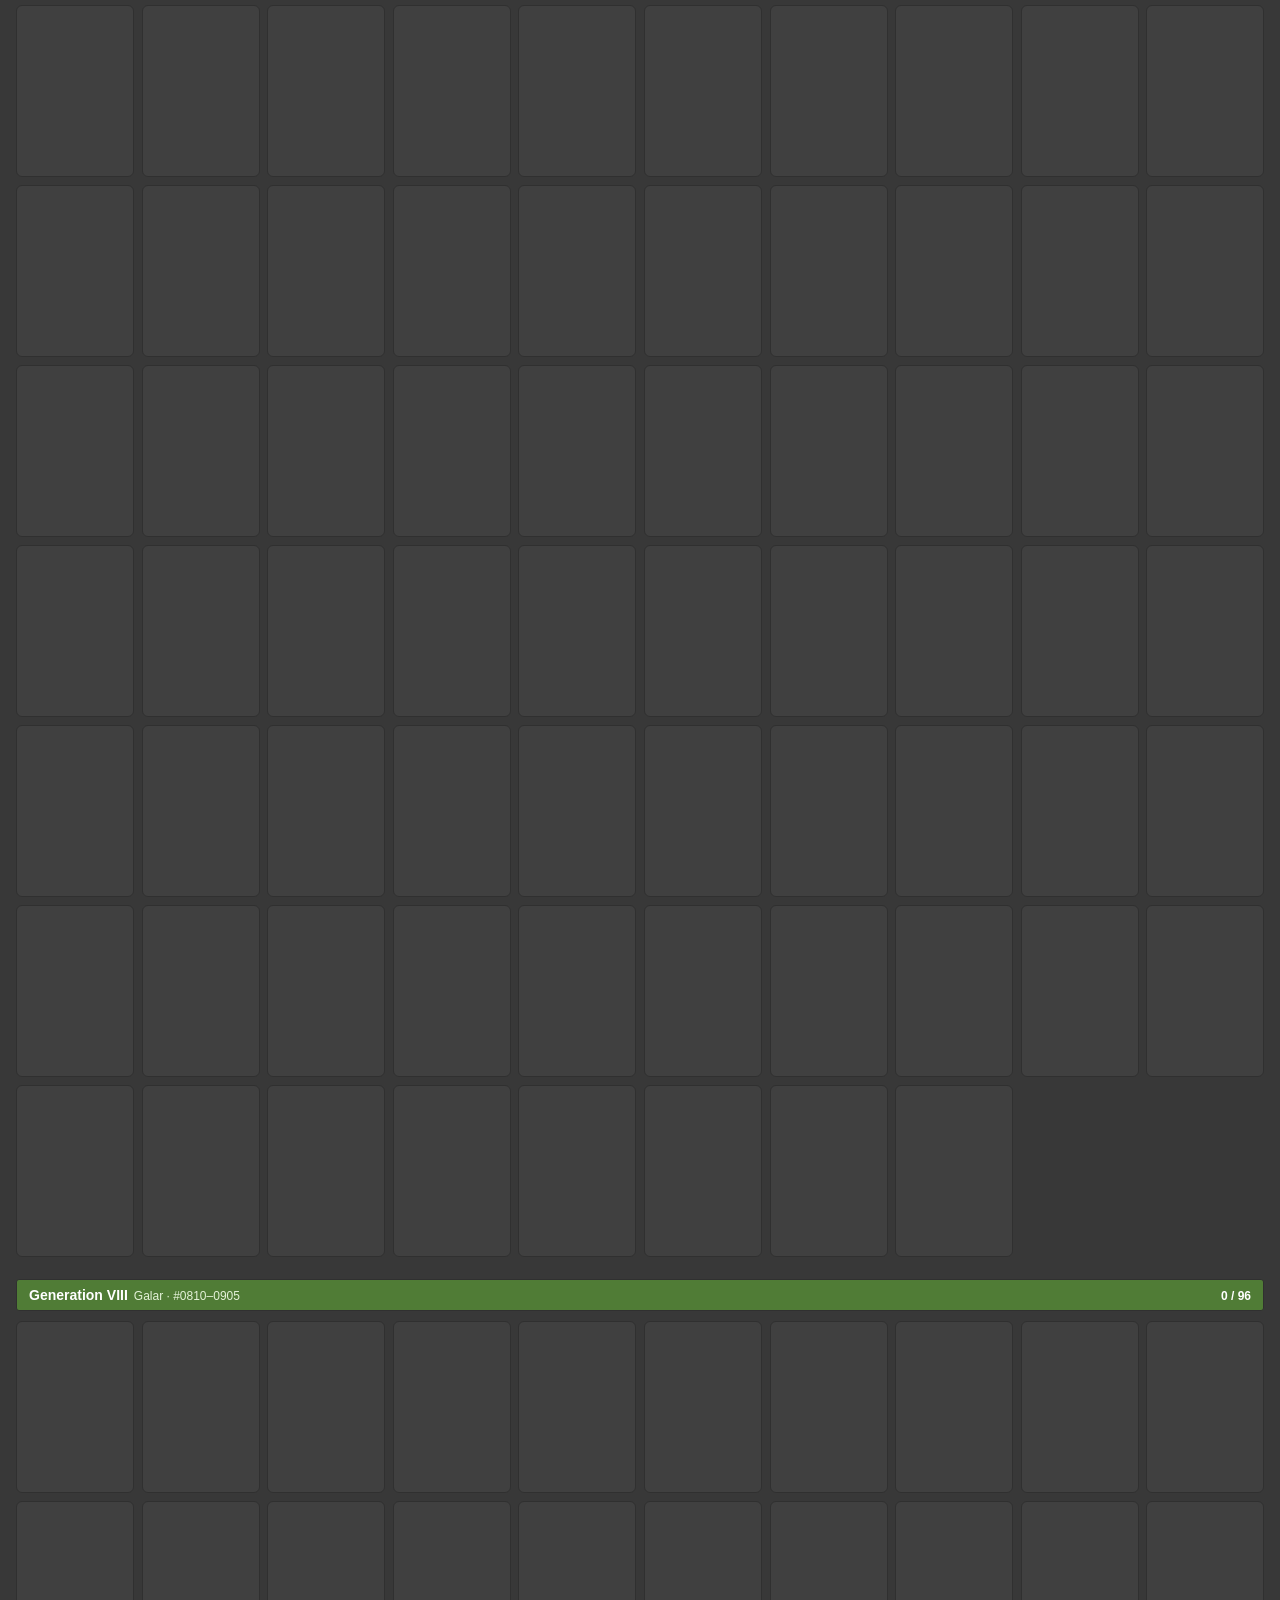
==== commit 56cf556e: "Add GBA game icons, and keep selection mode off the game pages - Ruby, Sapphire, Emerald, FireRed an" ====
--- a/index.html
+++ b/index.html
@@ -571,7 +571,7 @@
 
   /* ---------- game pages ---------- */
   .gv { padding-top: 14px; padding-bottom: 40px; }
-  body.in-games #main, body.in-games #empty, body.in-games footer,
+  body.in-games #main, body.in-games #empty, body.in-games footer, body.in-games .selbar, body.in-games .marquee,
   body.in-games header .gens, body.in-games header .progress,
   body.in-games header .controls > :not(.menu):not(.shiny-btn) { display: none !important; }
   /* on the game pages the header is just the title, centred and larger, with ✨ and ☰ on the right */
@@ -1737,7 +1737,7 @@
 const NO_DRAG = "header, .selbar, .toast, .info, a, button, input, label, summary, select, textarea";
 document.addEventListener("pointerdown", ev => {
   if (ev.pointerType === "mouse" && ev.button !== 0) return;
-  if (ev.target.closest(NO_DRAG)) return;
+  if (ev.target.closest(NO_DRAG) || inGames) return; // no selecting on the game pages
   if (ev.pointerType === "mouse") drag = { x0: ev.pageX, y0: ev.pageY, cx: ev.clientX, cy: ev.clientY, active: false };
   startLongPress(ev); // holding still on a card (mouse or finger) also starts selecting
 });
@@ -2058,9 +2058,13 @@
 }
 
 // Each game's icon from Bulbagarden Archives (Category:Game icons): the DS/3DS/Switch home-menu icons, and the
-// 3DS Virtual Console ones for the Game Boy games. The GBA games (Ruby ... LeafGreen) never had one: letters stay.
+// 3DS Virtual Console ones for the Game Boy games. The GBA games never had one: theirs are Viator_'s custom HD
+// icons from SteamGridDB (based on EuroBeat's), kept in icons/.
 const ICON_BASE = "https://archives.bulbagarden.net/media/upload/";
+const iconUrl = path => path.startsWith("icons/") ? path : ICON_BASE + path;
 const GAME_ICON = {
+  ruby: "icons/ruby.png", sapphire: "icons/sapphire.png", emerald: "icons/emerald.png",
+  firered: "icons/firered.png", leafgreen: "icons/leafgreen.png",
   red: "8/87/Red_VC_icon.png", blue: "9/90/Blue_VC_icon.png", yellow: "4/44/Yellow_VC_icon.png",
   gold: "1/13/Gold_VC_icon.png", silver: "c/c1/Silver_VC_icon.png", crystal: "6/64/Crystal_VC_icon.png",
   diamond: "5/5c/Diamond_icon.png", pearl: "f/fb/Pearl_icon.png", platinum: "4/49/Platinum_icon.png",
@@ -2081,7 +2085,7 @@
 function gameBadge(id, abbr, ink) {
   const icon = GAME_ICON[id];
   return `<span class="gv-abbr${icon ? " icon" : ""}" style="--gi:${ink}">${esc(abbr)}` +
-    (icon ? `<img src="${ICON_BASE}${icon}" alt="" class="${icon.endsWith(".png") ? "px" : ""}" referrerpolicy="no-referrer" ` +
+    (icon ? `<img src="${iconUrl(icon)}" alt="" class="${icon.endsWith(".png") && !icon.startsWith("icons/") ? "px" : ""}" referrerpolicy="no-referrer" ` +
             `onerror="this.parentNode.classList.remove('icon');this.remove()">` : "") + `</span>`;
 }
 
@@ -2188,7 +2192,7 @@
 function route() {
   const m = location.hash.match(/^#(games|game\/([a-z0-9-]+)(?:\/([a-z0-9-]+))?)(?:\?p=([^&]+))?$/);
   const on = !!m;
-  if (on && !inGames) { gv.dexY = window.scrollY; if (openInfo) closeInfo(false); }
+  if (on && !inGames) { gv.dexY = window.scrollY; if (openInfo) closeInfo(false); setSelecting(false); }
   document.body.classList.toggle("in-games", on);
   gameView.hidden = !on;
   header.classList.remove("tucked");
